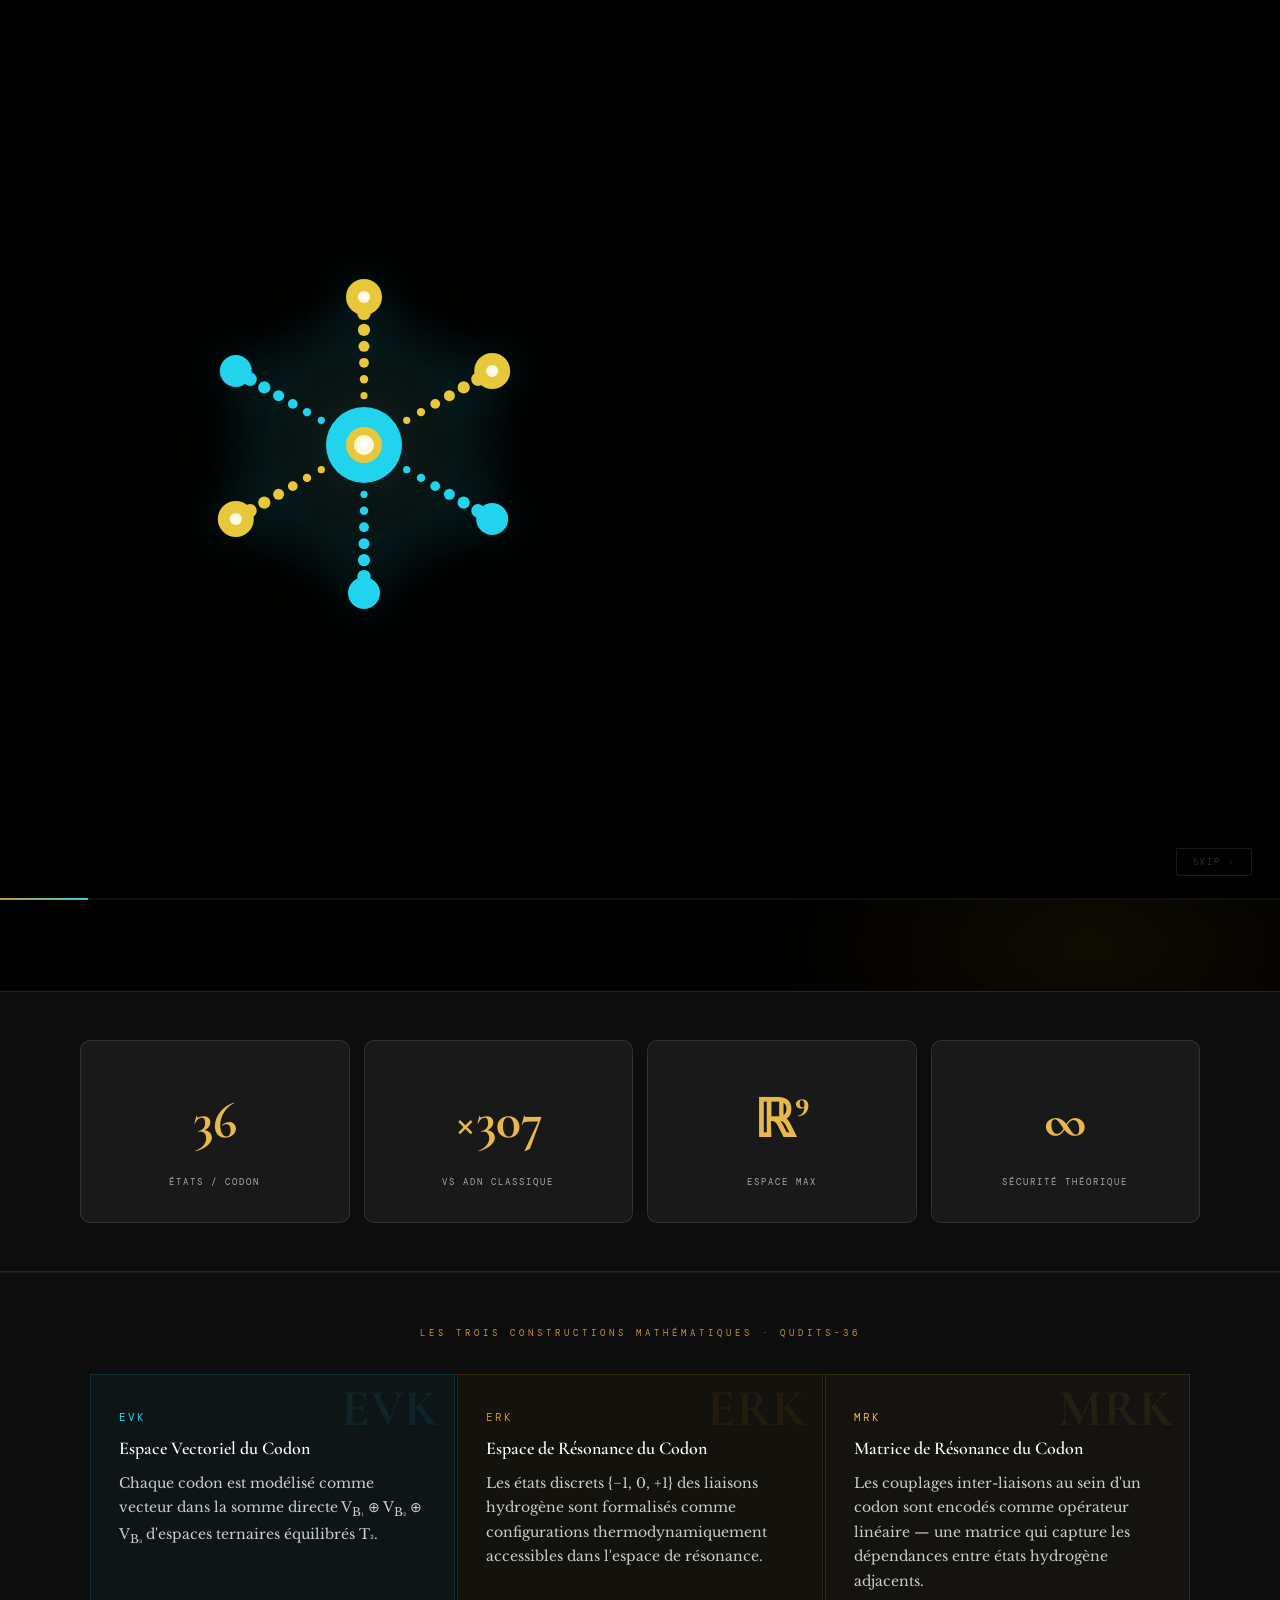
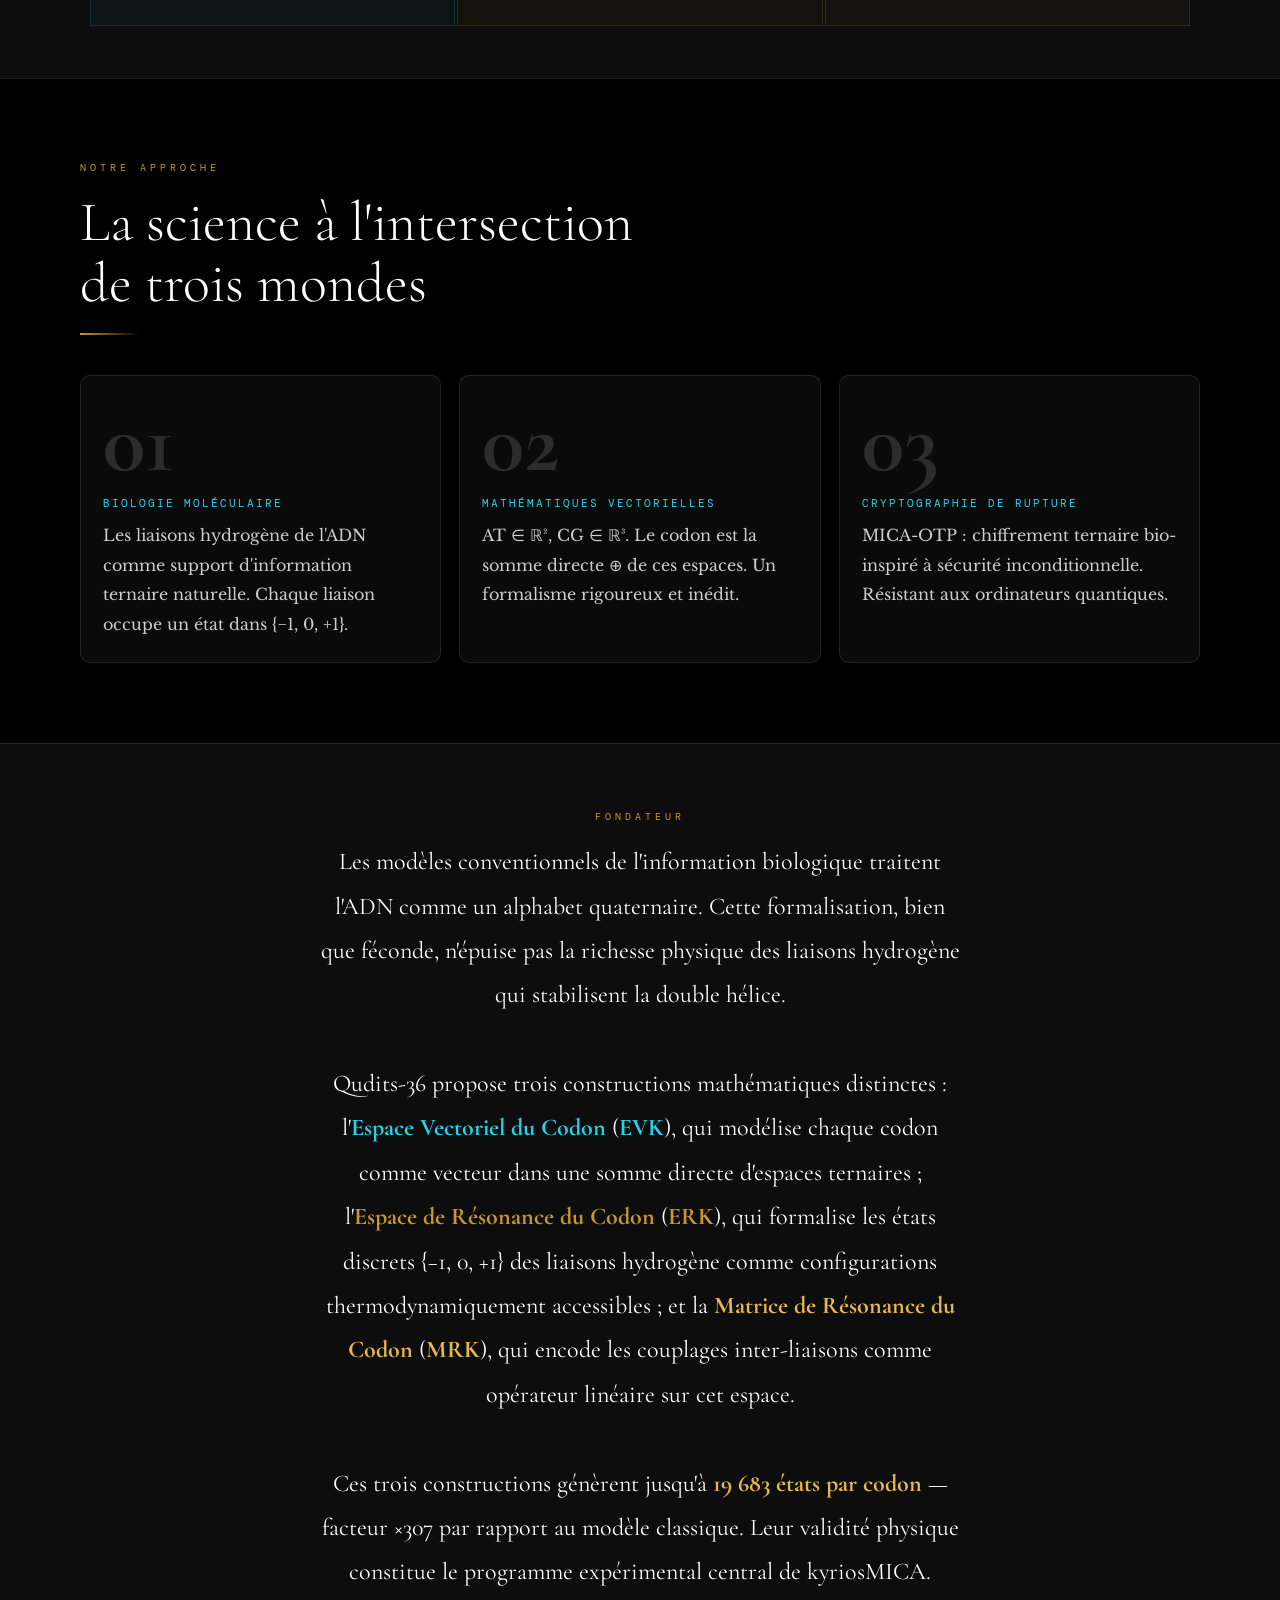
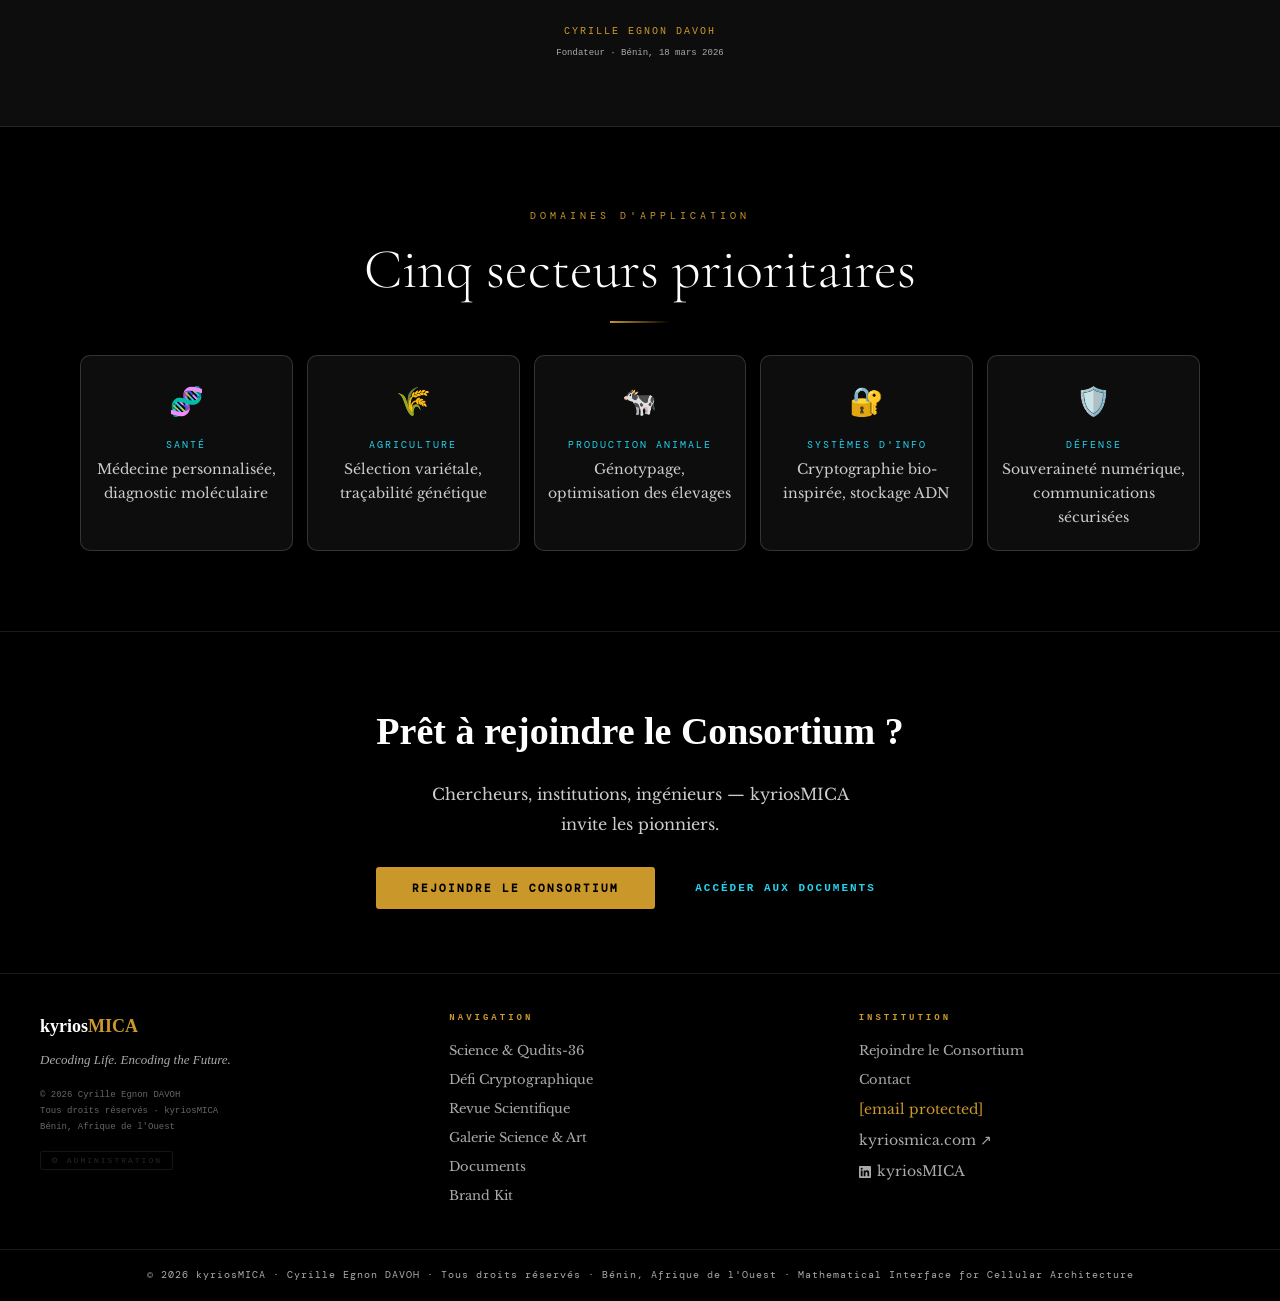
==== index.html @ 0ea8be48 "Add files via upload" ====
<!DOCTYPE html>
<html lang="fr">
<head>
<meta charset="UTF-8"/>
<meta name="viewport" content="width=device-width,initial-scale=1.0"/>
<meta name="description" content="kyriosMICA — Institut de Recherche &amp; Innovation · Bio-Informatique Systémique &amp; Bio-Technologie Quantique · Benin, West Africa. Research &amp; Innovation Institute · Systemic Bio-Informatics &amp; Quantum Bio-Technology. <span style="color:#FFFFFF;">Decoding</span> <span style="color:#22D3EE;">Life.</span> <span style="color:#C9972A;">Encoding</span> <span style="color:#E8B84B;">the Future.</span>"/>
<meta name="author" content="Cyrille Egnon DAVOH"/>
<meta name="copyright" content="© 2026 kyriosMICA — Cyrille Egnon DAVOH. Tous droits réservés."/>
<title>kyriosMICA — Decoding Life. Encoding the Future.</title>
<meta name="description" content="kyriosMICA — Institut de Recherche en Bio-Informatique Systémique et Bio-Technologie Quantique. Hypothèse Qudits-36 : l'ADN comme processeur biologique hybride. Fondé au Bénin, 2026."/>
<meta name="keywords" content="kyriosMICA, bio-informatique, bioinformatique quantique, Qudits-36, ADN, cryptographie, MICA-OTP, Cyrille Egnon DAVOH, Bénin, Afrique"/>
<meta name="robots" content="index, follow"/>
<link rel="canonical" href="https://www.kyriosmica.com/"/>
<meta property="og:title" content="kyriosMICA — Decoding Life. Encoding the Future."/>
<meta property="og:description" content="Institut de Recherche en Bio-Informatique Systémique et Bio-Technologie Quantique. Qudits-36 : 19 683 états par codon. Bénin, 2026."/>
<meta property="og:url" content="https://www.kyriosmica.com/"/>
<meta property="og:type" content="website"/>
<meta property="og:image" content="https://www.kyriosmica.com/kyriosmica_cover_linkedin_v2.png"/>
<meta property="og:site_name" content="kyriosMICA"/>
<meta name="twitter:card" content="summary_large_image"/>
<meta name="twitter:title" content="kyriosMICA — Decoding Life. Encoding the Future."/>
<meta name="twitter:description" content="Institut de Recherche en Bio-Informatique Systémique et Bio-Technologie Quantique. Fondé au Bénin, 2026."/>
<meta name="twitter:image" content="https://www.kyriosmica.com/kyriosmica_cover_linkedin_v2.png"/>
<link rel="icon" type="image/png" href="favicon.png" sizes="64x64"/>
<link rel="icon" type="image/png" href="[data-uri]"/>
<link rel="shortcut icon" type="image/png" href="[data-uri]"/>
<link rel="apple-touch-icon" href="[data-uri]"/><stop offset='100%' stop-color='%23C9972A'/></radialGradient><radialGradient id='fcg' cx='50%' cy='35%' r='65%'><stop offset='0%' stop-color='%2322D3EE'/><stop offset='100%' stop-color='%230891B2'/></radialGradient><radialGradient id='fhg' cx='50%' cy='40%' r='60%'><stop offset='0%' stop-color='%23FFFFFF'/><stop offset='40%' stop-color='%2322D3EE' stop-opacity='.9'/><stop offset='100%' stop-color='%23C9972A' stop-opacity='.85'/></radialGradient></defs><rect width='100' height='100' fill='%23000'/><polygon points='50,8 86.37,71 13.63,71' fill='none' stroke='%23C9972A' stroke-width='1.2'/><polygon points='50,92 86.37,29 13.63,29' fill='none' stroke='%2322D3EE' stroke-width='1.2'/><circle cx='50' cy='8' r='5.5' fill='url(%23fdg)'/><circle cx='86.37' cy='71' r='5.5' fill='url(%23fdg)'/><circle cx='13.63' cy='71' r='5.5' fill='url(%23fdg)'/><circle cx='50' cy='92' r='5.5' fill='url(%23fcg)'/><circle cx='86.37' cy='29' r='5.5' fill='url(%23fcg)'/><circle cx='13.63' cy='29' r='5.5' fill='url(%23fcg)'/><circle cx='50' cy='50' r='5' fill='url(%23fhg)'/><circle cx='50' cy='50' r='2' fill='%23fff' opacity='.95'/></svg>"/>
<meta name="theme-color" content="#000000"/>
<link rel="preconnect" href="https://fonts.googleapis.com"/>
<link rel="preload" href="https://fonts.googleapis.com/css2?family=Cormorant+Garamond:wght@300;700&family=DM+Mono:wght@400&display=swap" as="style"/>
<link href="https://fonts.googleapis.com/css2?family=Cormorant+Garamond:ital,wght@0,300;0,400;0,600;0,700;1,300;1,600&family=DM+Mono:wght@300;400;500;700&family=Libre+Baskerville:ital,wght@0,400;0,700;1,400&display=swap" rel="stylesheet"/>

<!-- ═══════════════════════════════════════════════════════
     FIREBASE SDK
     IMPORTANT : Remplace la config ci-dessous par ta propre
     config Firebase (Firebase Console → Project Settings)
═══════════════════════════════════════════════════════ -->
<script>
// ════════════════════════════════════════════════════════════
//  SYSTÈME DE TÉLÉCHARGEMENT — GitHub Static Files
//  Les fichiers sont dans /documents/ à la racine du dépôt
//
//  NIVEAUX D'ACCÈS :
//  0 = Public (sans identification)
//  1 = Email requis (formulaire portail)
//  2 = Membre approuvé (contact direction uniquement)
// ════════════════════════════════════════════════════════════

const DOCS = {
  // ── NIVEAU 0 — Accès libre ───────────────────────────────
  "KM-DOC-004": {
    file:  "KM-DOC-004_White_Paper_Mathematique.pdf",
    level: 0,
    label: "White Paper Mathématique"
  },
  "KM-DOC-007": {
    file:  "KM-DOC-007_Guide_Technique_Dechiffrement.pdf",
    level: 0,
    label: "Guide Technique de Déchiffrement"
  },
  // ── NIVEAU 1 — Identification email requise ──────────────
  "KM-DOC-001": {
    file:  "KM-DOC-001_Manifeste_Fondateur.pdf",
    level: 0,
    label: "Manifeste Fondateur"
  },
  "KM-DOC-002": {
    file:  "KM-DOC-002_Protocole_MICA.pdf",
    level: 1,
    label: "Protocole MICA"
  },
  "KM-DOC-003": {
    file:  "KM-DOC-003_Rapport_Scientifique.pdf",
    level: 1,
    label: "Rapport Scientifique"
  },
  "KM-DOC-005": {
    file:  "KM-DOC-005_Dossier_Consortium.pdf",
    level: 1,
    label: "Dossier Consortium"
  },
  // ── NIVEAU 2 — Membres approuvés uniquement ──────────────
  "KM-DOC-006": {
    file:  "KM-DOC-006_Plan_Strategique_Master.pdf",
    level: 2,
    label: "Plan Stratégique Master"
  },
};

window.downloadDoc = function(code) {
  const doc = DOCS[code];
  if (!doc) return;

  const userLevel = parseInt(localStorage.getItem('km_level') || '0');

  // ── Niveau 2 : membres approuvés seulement ───────────────
  if (doc.level === 2) {
    showNotif(
      window._lang === 'fr'
        ? '🔒 Réservé aux membres approuvés · Contactez direction@kyriosmica.com'
        : '🔒 Reserved for approved members · Contact direction@kyriosmica.com'
    );
    return;
  }

  // ── Niveau 1 : identification requise ────────────────────
  if (doc.level === 1 && userLevel < 1) {
    // Mémoriser le document demandé, ouvrir le portail
    window._pendingDoc = code;
    const gate = document.getElementById('doc-gate');
    if (gate) gate.scrollIntoView({ behavior: 'smooth', block: 'center' });
    showNotif(
      window._lang === 'fr'
        ? 'Identifiez-vous pour télécharger ce document'
        : 'Please identify yourself to download this document'
    );
    return;
  }

  // ── Niveau 0 ou accès déjà accordé : téléchargement direct
  const path = 'documents/' + doc.file;
  const a    = document.createElement('a');
  a.href     = path;
  a.download = doc.file;
  a.target   = '_blank';
  document.body.appendChild(a);
  a.click();
  document.body.removeChild(a);

  showNotif(
    window._lang === 'fr'
      ? '✓ Téléchargement lancé — ' + doc.label
      : '✓ Download started — ' + doc.label
  );
};
</script>

<style>
:root{
  --navy:#0A1628;--deep:#000000;--surface:#0D0D0D;--surf2:#111111;
  --gold:#C9972A;--gold2:#E8B84B;--cyan:#0891B2;--cyan2:#22D3EE;
  --text:#FFFFFF;--muted:#AAAAAA;--dim:#666666;
  --border:#ffffff0f;--border2:#ffffff1a;
  --green:#22c55e;--red:#ef4444;--violet:#8b5cf6;
  --at:#fb923c;--t-neg:#ef4444;--t-zero:#818cf8;--t-pos:#22d3ee;
}
*{margin:0;padding:0;box-sizing:border-box;}
html{scroll-behavior:smooth;}
body{background:var(--deep);color:var(--text);font-family:'Crimson Pro',serif;font-size:18px;line-height:1.7;overflow-x:hidden;visibility:hidden;}
body::before{content:'';position:fixed;inset:0;background-image:url("data:image/svg+xml,%3Csvg viewBox='0 0 200 200' xmlns='http://www.w3.org/2000/svg'%3E%3Cfilter id='n'%3E%3CfeTurbulence type='fractalNoise' baseFrequency='0.85' numOctaves='4'/%3E%3C/filter%3E%3Crect width='100%25' height='100%25' filter='url(%23n)' opacity='0.03'/%3E%3C/svg%3E");pointer-events:none;z-index:999;}
/* grid-bg supprimé */

/* ── NAV ─────────────────────────────────────────────── */
nav{position:fixed;top:0;left:0;right:0;z-index:200;padding:14px 40px;background:#000000f0;backdrop-filter:blur(16px);border-bottom:1px solid var(--border);display:flex;align-items:center;justify-content:space-between;gap:16px;}
.nav-logo{display:flex;align-items:center;gap:8px;text-decoration:none;cursor:pointer;flex-shrink:0;}
.nav-logo-text{font-family:'Playfair Display',serif;font-size:19px;font-weight:900;color:var(--text);}
.nav-logo-text span{color:var(--gold);}
.nav-links{display:flex;gap:20px;align-items:center;flex-wrap:wrap;}
.nav-links a{font-family:'JetBrains Mono',monospace;font-size:10px;letter-spacing:1.5px;text-transform:uppercase;color:#AAAAAA;text-decoration:none;transition:color .2s;cursor:pointer;white-space:nowrap;}
.nav-links a:hover{color:var(--cyan2);}
.nav-right{display:flex;align-items:center;gap:10px;flex-shrink:0;}
.btn-back{font-family:'JetBrains Mono',monospace;font-size:10px;letter-spacing:1px;color:var(--gold);background:var(--gold)11;border:1px solid var(--gold)44;padding:5px 12px;border-radius:3px;cursor:pointer;transition:all .2s;display:none;}
.btn-back:hover{background:var(--gold)22;}
.btn-back.visible{display:block;}
.nav-lang{display:flex;gap:3px;}
.lang-btn{padding:3px 8px;border-radius:3px;cursor:pointer;border:1px solid var(--border2);background:transparent;color:#AAAAAA;font-family:'JetBrains Mono',monospace;font-size:10px;letter-spacing:1px;transition:all .2s;}
.lang-btn.active{background:var(--gold)22;border-color:var(--gold)66;color:var(--gold);}

/* ── PAGES ───────────────────────────────────────────── */
.page{display:none;min-height:100vh;padding-top:60px;}
.page.active{display:block;}

/* ── HERO ────────────────────────────────────────────── */
.hero{min-height:100vh;display:flex;flex-direction:column;align-items:center;justify-content:center;padding:80px clamp(16px,5vw,80px);text-align:center;max-width:100%;}
.hero-tag{font-family:'JetBrains Mono',monospace;font-size:clamp(8px,1.2vw,11px);letter-spacing:2px;text-transform:uppercase;color:var(--cyan2);border:1px solid var(--cyan2)44;padding:5px clamp(10px,2vw,18px);border-radius:2px;max-width:90vw;word-break:break-word;margin-bottom:28px;display:inline-block;animation:fadeUp .8s both;}
.hero h1{font-family:'Playfair Display',serif;font-size:clamp(44px,10vw,96px);font-weight:900;line-height:1.05;letter-spacing:-2px;animation:fadeUp .8s .1s both;width:100%;}
.hero h1 em{color:var(--gold);font-style:normal;}
.hero-slogan{font-family:'Playfair Display',serif;font-size:clamp(17px,3vw,26px);color:#AAAAAA;font-style:italic;margin-top:14px;animation:fadeUp .8s .2s both;letter-spacing:.5px;}
.hero-slogan span{color:var(--gold);}
.hero-eq{display:flex;align-items:center;gap:12px;flex-wrap:wrap;justify-content:center;margin:36px 0;animation:fadeUp .8s .3s both;}
.eq-block{padding:9px 16px;border-radius:6px;border:1px solid var(--border2);background:var(--surface);font-family:'JetBrains Mono',monospace;}
.eq-block .el{color:#AAAAAA;font-size:9px;display:block;margin-bottom:2px;letter-spacing:1px;}
.eq-block .ev{color:var(--cyan2);font-size:13px;font-weight:700;}
.eq-block.gold .ev{color:var(--gold);}
.eq-op{color:var(--dim);font-size:20px;font-family:'JetBrains Mono',monospace;}
.hero-cta{display:flex;gap:12px;flex-wrap:wrap;justify-content:center;animation:fadeUp .8s .4s both;}

/* ── BUTTONS ─────────────────────────────────────────── */
.btn-gold{padding:12px 28px;border-radius:3px;background:var(--gold);color:var(--navy);font-family:'JetBrains Mono',monospace;font-size:11px;font-weight:700;letter-spacing:2px;text-transform:uppercase;border:none;cursor:pointer;transition:all .2s;text-decoration:none;display:inline-block;}
.btn-gold:hover{background:var(--gold2);transform:translateY(-2px);}
.btn-outline{padding:12px 28px;border-radius:3px;background:transparent;color:var(--cyan2);font-family:'JetBrains Mono',monospace;font-size:11px;font-weight:700;letter-spacing:2px;text-transform:uppercase;border:1px solid var(--cyan2)66;cursor:pointer;transition:all .2s;text-decoration:none;display:inline-block;}
.btn-outline:hover{background:var(--cyan2)11;}

/* ── SECTIONS ────────────────────────────────────────── */
.section{padding:80px 40px;max-width:1200px;margin:0 auto;}
.sec-tag{font-family:'JetBrains Mono',monospace;font-size:10px;letter-spacing:3px;text-transform:uppercase;color:var(--gold);display:block;margin-bottom:14px;}
.sec-h2{font-family:'Playfair Display',serif;font-size:clamp(26px,4vw,46px);font-weight:700;line-height:1.1;margin-bottom:18px;}
.divider{width:60px;height:2px;background:linear-gradient(90deg,var(--gold),transparent);margin:0 0 32px;}
.card{background:var(--surface);border:1px solid var(--border2);border-radius:10px;padding:22px;transition:border-color .3s,transform .3s;}
.card:hover{border-color:var(--gold)33;transform:translateY(-3px);}
.card-gold{border-left:3px solid var(--gold);}
.card-cyan{border-left:3px solid var(--cyan2);}
.card-navy{background:var(--navy);border:1px solid var(--gold)33;}

/* ── HOME STATS ──────────────────────────────────────── */
.stats{display:grid;grid-template-columns:repeat(4,1fr);gap:14px;margin-top:40px;}
.stat{text-align:center;padding:24px 14px;background:var(--surface);border-radius:10px;border:1px solid var(--border2);}
.stat-val{font-family:'Playfair Display',serif;font-size:28px;font-weight:900;color:var(--gold);margin-bottom:4px;}
.stat-label{font-family:'JetBrains Mono',monospace;font-size:9px;letter-spacing:2px;color:#AAAAAA;text-transform:uppercase;}
.pillars{display:grid;grid-template-columns:repeat(3,1fr);gap:18px;margin-top:40px;}
.pillar-num{font-family:'Cormorant Garamond',serif;font-size:88px;font-weight:700;color:rgba(255,255,255,0.12);margin-bottom:8px;line-height:1;}
.pillar-title{font-family:'JetBrains Mono',monospace;font-size:10px;letter-spacing:2px;text-transform:uppercase;color:var(--cyan2);margin-bottom:8px;}
.pillar-text{color:#AAAAAA;font-size:15px;}
.sectors{display:grid;grid-template-columns:repeat(5,1fr);gap:14px;margin-top:32px;}
.sector{text-align:center;padding:20px 12px;background:var(--surface);border-radius:10px;border:1px solid var(--border2);transition:border-color .3s;}
.sector:hover{border-color:var(--cyan2)44;}
.sector-icon{font-size:28px;margin-bottom:8px;}
.sector-name{font-family:'JetBrains Mono',monospace;font-size:9px;letter-spacing:1px;text-transform:uppercase;color:var(--cyan2);margin-bottom:4px;}
.sector-desc{color:#AAAAAA;font-size:12px;}

/* ── SCIENCE / SIMULATOR ─────────────────────────────── */
.base-grid{display:grid;grid-template-columns:1fr 1fr;gap:20px;margin:32px 0;}
.base-card{border-radius:10px;padding:24px;border:1px solid;}
.base-card.at{border-color:var(--at)44;background:var(--at)06;}
.base-card.cg{border-color:var(--cyan2)44;background:var(--cyan2)06;}
.base-name{font-family:'Playfair Display',serif;font-size:34px;font-weight:900;margin-bottom:4px;}
.base-card.at .base-name{color:var(--at);}
.base-card.cg .base-name{color:var(--cyan2);}
.base-math{font-family:'JetBrains Mono',monospace;font-size:11px;background:var(--deep);border-radius:8px;padding:12px;color:var(--dim);line-height:2;margin-top:12px;}
.base-math .cv{color:var(--cyan2);}.base-math .gv{color:var(--gold);}
.bond-row{display:flex;align-items:center;gap:8px;margin-top:10px;}
.bond-lbl{font-family:'JetBrains Mono',monospace;font-size:11px;width:22px;font-weight:700;}
.base-card.at .bond-lbl{color:var(--at);}
.base-card.cg .bond-lbl{color:var(--cyan2);}
.bond-bar{flex:1;height:5px;background:#1e293b;border-radius:3px;overflow:hidden;}
.bond-fill{height:100%;border-radius:3px;width:60%;}
.base-card.at .bond-fill{background:linear-gradient(90deg,var(--at)88,var(--at));}
.base-card.cg .bond-fill{background:linear-gradient(90deg,var(--cyan2)88,var(--cyan2));}
.trit{display:inline-block;padding:1px 6px;border-radius:3px;font-family:'JetBrains Mono',monospace;font-size:10px;font-weight:700;}
.t-n{background:#ef444422;color:var(--t-neg);border:1px solid #ef444444;}
.t-z{background:#6366f122;color:var(--t-zero);border:1px solid #6366f144;}
.t-p{background:var(--cyan2)22;color:var(--t-pos);border:1px solid var(--cyan2)44;}
.math-block{background:var(--surface);border-left:3px solid var(--cyan2);padding:12px 18px;font-family:'JetBrains Mono',monospace;font-size:12px;color:var(--cyan2);margin:12px 0;border-radius:0 8px 8px 0;}
.codon-result{background:linear-gradient(135deg,var(--surface),var(--deep));border:1px solid var(--gold)33;border-radius:10px;padding:28px;text-align:center;margin-top:20px;}
.codon-big{font-family:'Playfair Display',serif;font-size:clamp(28px,5vw,58px);font-weight:900;color:var(--gold);}

/* ── SIMULATOR INTERACTIVE ───────────────────────────── */
.sim-box{background:var(--surface);border:1px solid var(--border2);border-radius:12px;padding:24px;margin-top:32px;}
.sim-codon{display:flex;gap:12px;margin:16px 0;overflow-x:auto;padding-bottom:8px;}
.sim-base{background:var(--deep);border-radius:10px;padding:16px;flex-shrink:0;min-width:180px;border:2px solid var(--border2);transition:border-color .2s;}
.sim-base.at-type{border-color:var(--at)44;}
.sim-base.cg-type{border-color:var(--cyan2)44;}
.sim-base-header{display:flex;justify-content:space-between;align-items:flex-start;margin-bottom:10px;}
.sim-base-name{font-family:'Playfair Display',serif;font-size:20px;font-weight:900;}
.sim-type-btns{display:flex;gap:4px;}
.sim-type-btn{padding:3px 8px;border-radius:3px;cursor:pointer;font-family:'JetBrains Mono',monospace;font-size:9px;font-weight:700;border:1px solid var(--border2);background:transparent;color:#AAAAAA;transition:all .15s;}
.sim-type-btn.active-at{border-color:var(--at);background:var(--at)22;color:var(--at);}
.sim-type-btn.active-cg{border-color:var(--cyan2);background:var(--cyan2)22;color:var(--cyan2);}
.sim-bond{display:flex;align-items:center;gap:6px;margin-bottom:8px;}
.sim-bond-name{font-family:'JetBrains Mono',monospace;font-size:10px;font-weight:700;width:22px;}
.sim-bond-bar{flex:1;height:4px;background:#1e293b;border-radius:2px;overflow:hidden;}
.sim-bond-fill{height:100%;border-radius:2px;transition:width .3s,background .3s;}
.sim-trit-btns{display:flex;gap:2px;}
.sim-trit-btn{width:20px;height:20px;border-radius:3px;cursor:pointer;border:1px solid var(--border2);background:transparent;font-size:8px;font-weight:700;font-family:'JetBrains Mono',monospace;display:flex;align-items:center;justify-content:center;transition:all .15s;}
.sim-vec{font-family:'JetBrains Mono',monospace;font-size:10px;color:#AAAAAA;margin-top:8px;text-align:center;}
.sim-summary{display:grid;grid-template-columns:repeat(3,1fr);gap:10px;margin-top:16px;}
.sim-stat{background:var(--deep);border-radius:8px;padding:12px;text-align:center;}
.sim-stat-val{font-family:'JetBrains Mono',monospace;font-size:16px;font-weight:700;margin-bottom:2px;}
.sim-stat-lbl{font-size:10px;color:#AAAAAA;font-family:'JetBrains Mono',monospace;}
.sim-codon-vec{background:var(--deep);border-radius:8px;padding:12px;margin-top:12px;font-family:'JetBrains Mono',monospace;font-size:11px;color:#AAAAAA;word-break:break-all;line-height:1.8;}

/* ── CHALLENGE ───────────────────────────────────────── */
.challenge-box{background:var(--surface);border:1px solid var(--gold)44;border-radius:14px;padding:36px;position:relative;overflow:hidden;}
.challenge-box::before{content:'';position:absolute;top:-50%;left:-50%;width:200%;height:200%;background:radial-gradient(ellipse at center,var(--gold)04,transparent 60%);pointer-events:none;}
.ch-stats{display:grid;grid-template-columns:repeat(3,1fr);gap:14px;margin:24px 0;}
.ch-stat{background:var(--deep);border-radius:8px;padding:16px;text-align:center;border:1px solid var(--border2);}
.ch-stat-val{font-family:'Playfair Display',serif;font-size:22px;font-weight:900;color:var(--gold);margin-bottom:3px;}
.ch-stat-lbl{font-family:'JetBrains Mono',monospace;font-size:9px;letter-spacing:2px;color:#AAAAAA;text-transform:uppercase;}
.countdown{display:grid;grid-template-columns:repeat(4,1fr);gap:10px;margin:20px 0;}
.cd-unit{background:var(--navy);border:1px solid var(--gold)33;border-radius:8px;padding:14px;text-align:center;}
.cd-val{font-family:'Playfair Display',serif;font-size:26px;font-weight:900;color:var(--gold);}
.cd-lbl{font-family:'JetBrains Mono',monospace;font-size:9px;color:#AAAAAA;letter-spacing:2px;text-transform:uppercase;}
.cipher-display{background:var(--deep);border-radius:8px;padding:16px;font-family:'JetBrains Mono',monospace;font-size:10px;color:var(--dim);word-break:break-all;line-height:1.8;border:1px solid var(--border2);margin:16px 0;max-height:110px;overflow-y:auto;}

/* ── REVUE ───────────────────────────────────────────── */
.article-grid{display:grid;grid-template-columns:repeat(2,1fr);gap:20px;margin-top:32px;}
.article-card{background:var(--surface);border:1px solid var(--border2);border-radius:10px;overflow:hidden;transition:all .3s;cursor:pointer;}
.article-card:hover{border-color:var(--gold)44;transform:translateY(-4px);}
.article-img{height:140px;display:flex;align-items:center;justify-content:center;font-size:44px;}
.article-body{padding:18px;}
.article-tag{font-family:'JetBrains Mono',monospace;font-size:9px;letter-spacing:2px;text-transform:uppercase;color:var(--cyan2);margin-bottom:6px;}
.article-title{font-family:'Playfair Display',serif;font-size:18px;font-weight:700;margin-bottom:6px;line-height:1.3;}
.article-excerpt{color:#AAAAAA;font-size:14px;line-height:1.6;}
.article-meta{font-family:'JetBrains Mono',monospace;font-size:9px;color:var(--dim);margin-top:10px;}

/* ── GALERIE ─────────────────────────────────────────── */
.gallery-grid{display:grid;grid-template-columns:repeat(3,1fr);gap:14px;margin-top:32px;}
.gallery-item{border-radius:10px;overflow:hidden;border:1px solid var(--border2);transition:all .3s;cursor:pointer;}
.gallery-item:hover{border-color:var(--gold)44;transform:scale(1.02);}
.gallery-visual{height:160px;display:flex;align-items:center;justify-content:center;}
.gallery-cap{padding:12px;background:var(--surface);}
.gallery-cap-title{font-family:'JetBrains Mono',monospace;font-size:10px;letter-spacing:1px;color:var(--text);margin-bottom:3px;}
.gallery-cap-sub{font-size:12px;color:#AAAAAA;}

/* ── DOCUMENTS ───────────────────────────────────────── */
.doc-gate{background:var(--surface);border:1px solid var(--gold)33;border-radius:14px;padding:36px;max-width:520px;margin:32px auto;}
.doc-gate h3{font-family:'Playfair Display',serif;font-size:22px;font-weight:700;margin-bottom:8px;}
.form-group{margin-bottom:14px;}
.form-label{font-family:'JetBrains Mono',monospace;font-size:10px;letter-spacing:2px;color:#AAAAAA;display:block;margin-bottom:5px;text-transform:uppercase;}
.form-input,.form-select{width:100%;background:var(--deep);border:1px solid var(--border2);border-radius:6px;padding:9px 13px;color:var(--text);font-size:14px;outline:none;font-family:'Crimson Pro',serif;transition:border-color .2s;}
.form-input:focus,.form-select:focus{border-color:var(--gold)66;}
.doc-grid{display:grid;grid-template-columns:repeat(2,1fr);gap:14px;margin-top:28px;}
.doc-card{background:var(--surface);border:1px solid var(--border2);border-radius:10px;padding:18px;display:flex;flex-direction:column;gap:8px;transition:border-color .3s;}
.doc-card:hover{border-color:var(--cyan2)44;}
.doc-card.public{border-color:var(--green)22;}
.doc-card.restricted{border-color:var(--gold)22;}
.doc-code{font-family:'JetBrains Mono',monospace;font-size:9px;color:var(--gold);letter-spacing:1px;}
.doc-badge{font-family:'JetBrains Mono',monospace;font-size:8px;padding:2px 6px;border-radius:2px;letter-spacing:1px;}
.doc-badge.pub{background:var(--green)22;color:var(--green);border:1px solid var(--green)44;}
.doc-badge.res{background:var(--gold)22;color:var(--gold);border:1px solid var(--gold)44;}
.doc-title{font-family:'Playfair Display',serif;font-size:15px;font-weight:700;}
.doc-desc{color:#AAAAAA;font-size:12px;flex:1;}
.doc-dl-btn{font-family:'JetBrains Mono',monospace;font-size:10px;cursor:pointer;letter-spacing:1px;background:none;border:none;padding:0;transition:color .2s;text-align:left;}
.doc-dl-btn.pub{color:var(--green);}
.doc-dl-btn.pub:hover{color:var(--cyan2);}
.doc-dl-btn.res{color:var(--gold);}
.doc-dl-btn.res:hover{color:var(--gold2);}

/* ── CONSORTIUM ──────────────────────────────────────── */
.levels-grid{display:grid;grid-template-columns:repeat(4,1fr);gap:14px;margin:32px 0;}
.level-card{border-radius:10px;padding:20px;border:1px solid var(--border2);transition:all .3s;text-align:center;}
.level-card:hover{transform:translateY(-4px);}
.l1{border-color:#AAAAAA44;background:#64748b06;}
.l2{border-color:var(--cyan2)44;background:var(--cyan2)06;}
.l3{border-color:var(--gold)44;background:var(--gold)06;}
.l4{border-color:var(--violet)44;background:var(--violet)06;}
.level-num{font-family:'Playfair Display',serif;font-size:32px;font-weight:900;margin-bottom:6px;}
.l1 .level-num{color:#AAAAAA;}.l2 .level-num{color:var(--cyan2);}.l3 .level-num{color:var(--gold);}.l4 .level-num{color:var(--violet);}
.level-name{font-family:'JetBrains Mono',monospace;font-size:9px;letter-spacing:2px;text-transform:uppercase;margin-bottom:8px;}
.l1 .level-name{color:#AAAAAA;}.l2 .level-name{color:var(--cyan2);}.l3 .level-name{color:var(--gold);}.l4 .level-name{color:var(--violet);}
.level-desc{color:#AAAAAA;font-size:13px;}

/* ── CONTACT ─────────────────────────────────────────── */
.contact-grid{display:grid;grid-template-columns:1fr 1fr;gap:32px;margin-top:32px;align-items:start;}
.contact-form{background:var(--surface);border-radius:14px;padding:32px;border:1px solid var(--border2);}
.contact-info{display:flex;flex-direction:column;gap:16px;}
.contact-item{background:var(--surface);border-radius:10px;padding:18px;border:1px solid var(--border2);}
.contact-item-label{font-family:'JetBrains Mono',monospace;font-size:9px;letter-spacing:2px;color:var(--gold);text-transform:uppercase;margin-bottom:5px;}
.contact-item-val{font-size:14px;color:var(--text);}
textarea.form-input{height:110px;resize:vertical;}

/* ── BRAND KIT ───────────────────────────────────────── */
.palette-grid{display:grid;grid-template-columns:repeat(6,1fr);gap:10px;margin:24px 0;}
.swatch{border-radius:8px;overflow:hidden;border:1px solid var(--border2);}
.swatch-color{height:64px;}
.swatch-info{padding:8px 10px;background:var(--surface);}
.swatch-name{font-family:'JetBrains Mono',monospace;font-size:8px;color:var(--text);margin-bottom:2px;}
.swatch-hex{font-family:'JetBrains Mono',monospace;font-size:8px;color:#AAAAAA;}
.swatch-copy-btn{font-family:'JetBrains Mono',monospace;font-size:8px;color:var(--gold);cursor:pointer;background:none;border:none;display:block;margin-top:3px;}
.logo-dl-grid{display:grid;grid-template-columns:repeat(2,1fr);gap:14px;margin:24px 0;}
.logo-dl-card{background:var(--surface);border:1px solid var(--border2);border-radius:10px;overflow:hidden;transition:border-color .3s;}
.logo-dl-card:hover{border-color:var(--gold)44;}
.logo-preview{height:90px;display:flex;align-items:center;justify-content:center;padding:14px;}
.logo-preview.dk{background:var(--navy);}
.logo-preview.lt{background:#F1F5F9;}
.logo-preview.sl{background:#050D1A;}
.logo-preview.ic{background:var(--navy);}
.logo-dl-info{padding:12px;}
.logo-dl-name{font-family:'JetBrains Mono',monospace;font-size:10px;font-weight:700;color:var(--text);margin-bottom:3px;}
.logo-dl-desc{color:#AAAAAA;font-size:12px;margin-bottom:8px;}

/* ── MODAL ───────────────────────────────────────────── */
.modal-overlay{position:fixed;inset:0;background:#00000088;backdrop-filter:blur(8px);z-index:500;display:none;align-items:center;justify-content:center;padding:20px;}
.modal-overlay.open{display:flex;}
.modal{background:var(--navy);border:1px solid var(--gold)44;border-radius:14px;padding:36px;max-width:460px;width:100%;max-height:90vh;overflow-y:auto;position:relative;}
.modal-close{position:absolute;top:14px;right:18px;background:none;border:none;color:#AAAAAA;font-size:18px;cursor:pointer;}
.article-modal{max-width:660px;}

/* ── NOTIF ───────────────────────────────────────────── */
.notif{position:fixed;bottom:20px;right:20px;background:var(--surface);border:1px solid var(--gold)44;border-radius:8px;padding:12px 18px;font-family:'JetBrains Mono',monospace;font-size:11px;color:var(--gold);z-index:600;transform:translateY(80px);opacity:0;transition:all .3s;}
.notif.show{transform:translateY(0);opacity:1;}

/* ── COPYRIGHT BAR ───────────────────────────────────── */
.copyright-bar{text-align:center;padding:16px;border-top:1px solid var(--border);font-family:'JetBrains Mono',monospace;font-size:10px;color:var(--dim);letter-spacing:1px;background:var(--deep);}

/* ── FOOTER ──────────────────────────────────────────── */
footer{border-top:1px solid var(--border);padding:36px 40px;display:grid;grid-template-columns:1fr 1fr 1fr;gap:28px;background:var(--deep);}
.footer-brand .logo-text{font-family:'Playfair Display',serif;font-size:18px;font-weight:900;}
.footer-brand .logo-text span{color:var(--gold);}
.footer-brand .slogan{font-family:'Playfair Display',serif;font-style:italic;font-size:13px;color:#AAAAAA;margin-top:5px;}
.footer-col h4{font-family:'JetBrains Mono',monospace;font-size:9px;letter-spacing:3px;text-transform:uppercase;color:var(--gold);margin-bottom:12px;}
.footer-col a{display:block;font-size:13px;color:#AAAAAA;text-decoration:none;margin-bottom:5px;transition:color .2s;cursor:pointer;}
.footer-col a:hover{color:var(--cyan2);}

/* ── ANIMATIONS ──────────────────────────────────────── */
@keyframes fadeUp{from{opacity:0;transform:translateY(22px);}to{opacity:1;transform:translateY(0);}}
.reveal{opacity:0;transform:translateY(24px);transition:opacity .8s,transform .8s;}
.reveal.visible{opacity:1;transform:translateY(0);}

/* ── RESPONSIVE ──────────────────────────────────────── */
@media(max-width:900px){
  nav{padding:12px 16px;}
  .nav-links{gap:12px;}
  .nav-links a{font-size:9px;}
}
@media(max-width:700px){
  .nav-links{display:none;}
  .hero{padding:60px 20px;}
  .section{padding:48px 20px;}
  .stats,.pillars,.sectors,.base-grid,.article-grid,.gallery-grid,.doc-grid,.levels-grid,.contact-grid,.ch-stats,.countdown,.palette-grid,.logo-dl-grid{grid-template-columns:1fr;}
  .hero-eq{gap:8px;}
  .sim-codon{flex-direction:column;}
  footer{grid-template-columns:1fr;padding:24px 20px;}
}

/* ═══════════════════════════════════════════════════════════
   KYRIOSMICA v3 — OVERRIDE VISUEL COMPLET
   Contraste maximal · Typographie raffinée · Finesse éditoriale
═══════════════════════════════════════════════════════════ */

/* 1. VARIABLES CORRIGÉES — CONTRASTE MAXIMUM */
:root{
  /* Textes — parfaitement lisibles */
  --text:    #FFFFFF;
  --muted:   #A8BCDC;
  --dim:     #6B84A8;
  --surface: #0d1a2e;
  --surf2:   #102040;
  --border:  rgba(255,255,255,0.10);
  --border2: rgba(255,255,255,0.17);
  --at:      #FFA040;
}

/* 2. TYPOGRAPHIE PRINCIPALE — Cormorant Garamond */
body{
  font-family:"Libre Baskerville",Georgia,serif;
  font-size:17px;
  line-height:1.85;
  color:#F0F6FF;
  background:#000000;
}

/* 3. HERO — Gradient dramatique + textes lumineux */
.hero{
  background:
    radial-gradient(ellipse 90% 60% at 50% -10%, rgba(8,145,178,0.18) 0%, transparent 65%),
    radial-gradient(ellipse 50% 40% at 80% 100%, rgba(201,151,42,0.10) 0%, transparent 55%),
    #000000;
  min-height:100vh;
}
.hero h1{
  font-family:"Cormorant Garamond",serif;
  font-size:clamp(52px,9vw,100px);
  font-weight:300;
  letter-spacing:-2px;
  color:#FFFFFF;
  line-height:1.0;
}
.hero h1 em{
  color:#E8B84B;
  font-style:normal;
  font-weight:700;
}
.hero-slogan{
  font-family:"Cormorant Garamond",serif;
  font-size:clamp(20px,3vw,30px);
  color:#CCCCCC;
  font-style:italic;
  font-weight:300;
}
.hero-slogan span{color:#E8B84B;font-style:normal;font-weight:600;}
.hero-tag{
  font-family:"DM Mono",monospace;
  font-size:10.5px;letter-spacing:3.5px;
  color:#22D3EE;
  border-color:rgba(34,211,238,0.35);
  padding:8px 22px;
}
.eq-block{
  background:rgba(255,255,255,0.05);
  border-color:rgba(255,255,255,0.15);
  backdrop-filter:blur(8px);
}
.eq-block .el{color:#AAAAAA;font-size:10px;letter-spacing:2px;}
.eq-block .ev{color:#22D3EE;font-size:16px;}
.eq-block.gold .ev{color:#E8B84B;}
.eq-op{color:#2a3a55;font-size:24px;}

/* 4. NAVIGATION */
nav{
  background:rgba(0,0,0,0.95);
  border-bottom-color:rgba(201,151,42,0.2);
  height:66px;
}
.nav-logo-text{
  font-family:"Cormorant Garamond",serif;
  font-size:22px;font-weight:700;
  color:#FFFFFF;
}
.nav-links a{
  font-family:"DM Mono",monospace;
  font-size:10px;letter-spacing:1.8px;
  color:#AAAAAA;
}
.nav-links a:hover{color:#FFFFFF;background:rgba(255,255,255,0.07);}

/* 5. SECTIONS — Titres dramatiques */
.sec-h2{
  font-family:"Cormorant Garamond",serif;
  font-size:clamp(32px,5vw,56px);
  font-weight:300;
  color:#FFFFFF;
  line-height:1.1;
}
.sec-tag{
  font-family:"DM Mono",monospace;
  font-size:10px;letter-spacing:4px;color:#C9972A;
}

/* 6. PILLIERS */
.pillar-text{color:#CCCCCC;font-size:16px;line-height:1.85;}
.pillar-title{color:#22D3EE;font-family:"DM Mono",monospace;font-size:10.5px;}
.pillar-num{color:rgba(255,255,255,0.14) !important;font-family:"Cormorant Garamond",serif !important;font-size:88px !important;}

/* 7. CARTES — Meilleures surfaces */
.card{
  background:rgba(255,255,255,0.05);
  border-color:rgba(255,255,255,0.10);
}
.card:hover{
  background:rgba(255,255,255,0.07);
  border-color:rgba(201,151,42,0.3);
}
.card-gold{border-left-color:#C9972A;border-left-width:3px;}
.card-cyan{border-left-color:#22D3EE;border-left-width:3px;}
.card-navy{background:#0A1628;border-color:rgba(201,151,42,0.25);}

/* 8. STATISTIQUES */
.stat{
  background:rgba(255,255,255,0.05);
  border-color:rgba(255,255,255,0.10);
  padding:32px 16px;
}
.stat-val{
  font-family:"Cormorant Garamond",serif;
  font-size:52px;font-weight:700;
  color:#E8B84B;
}
.stat-label{color:#AAAAAA;letter-spacing:2px;}

/* 9. TOUS LES TEXTES DE CORPS */
p,.pillar-text,.article-excerpt,.doc-desc,
.level-desc,.sector-desc,.page-lead,.ch-desc{
  color:#CCCCCC;
  line-height:1.85;
}

/* 10. TITRES H1 PAGES */
.page-h1, .sec-h2{
  font-family:"Cormorant Garamond",serif;
  font-weight:300;
  color:#FFFFFF;
}
.page-h1 em, .sec-h2 em{
  color:#E8B84B;
  font-style:italic;
}

/* 11. HERO DES PAGES */
.page-hero, .challenge-hero{
  background:
    radial-gradient(ellipse 70% 50% at 50% 0%,rgba(8,145,178,0.12),transparent 70%),
    #000000;
  padding:140px 52px 80px;
  text-align:center;
}
.page-eyebrow{
  font-family:"DM Mono",monospace;
  font-size:10px;letter-spacing:4px;
  color:#22D3EE;
  border-color:rgba(34,211,238,0.3);
  display:inline-block;
  padding:7px 20px;
  border-radius:2px;
  margin-bottom:28px;
}

/* 12. FORMULAIRES */
.form-lbl{
  font-family:"DM Mono",monospace;
  font-size:10px;letter-spacing:2px;
  color:#AAAAAA;
}
.form-input,.form-select{
  background:rgba(0,0,0,0.35);
  border-color:rgba(255,255,255,0.15);
  color:#FFFFFF;
  font-family:"Libre Baskerville",serif;
}
.form-input::placeholder{color:#445577;}
.form-input:focus,.form-select:focus{border-color:rgba(201,151,42,0.5);}
.form-select option{background:#0A1628;}

/* 13. ARTICLES */
.article-h3,.article-title{
  font-family:"Cormorant Garamond",serif;
  font-size:22px;font-weight:600;
  color:#FFFFFF;line-height:1.3;
}
.article-tag{
  font-family:"DM Mono",monospace;
  font-size:9px;letter-spacing:2px;color:#22D3EE;
}
.article-excerpt{color:#CCCCCC;}
.article-meta{color:#445577;font-family:"DM Mono",monospace;font-size:10px;}

/* 14. DOCUMENTS */
.doc-title{
  font-family:"Cormorant Garamond",serif;
  font-size:17px;font-weight:600;color:#FFFFFF;
}
.doc-code,.doc-code-ref{
  font-family:"DM Mono",monospace;
  font-size:9px;color:#C9972A;letter-spacing:1.5px;
}
.doc-desc{color:#CCCCCC;}
.doc-dl-btn{font-family:"DM Mono",monospace;}

/* 15. NIVEAUX CONSORTIUM */
.level-num{
  font-family:"Cormorant Garamond",serif;
  font-size:72px;font-weight:700;line-height:1;
}
.level-title{
  font-family:"DM Mono",monospace;
  font-size:10px;letter-spacing:2px;text-transform:uppercase;
}
.level-desc{color:#CCCCCC;font-size:15px;line-height:1.8;}

/* 16. CONTACT */
.contact-item-val{font-size:16px;color:#FFFFFF;}
.contact-item-label{
  font-family:"DM Mono",monospace;
  font-size:9px;letter-spacing:2px;color:#C9972A;
}

/* 17. CHALLENGE */
.ch-stat-val{
  font-family:"Cormorant Garamond",serif;
  font-size:36px;font-weight:700;color:#E8B84B;
}
.ch-stat-lbl{color:#AAAAAA;font-family:"DM Mono",monospace;font-size:9px;}
.cd-val{
  font-family:"Cormorant Garamond",serif;
  font-size:44px;font-weight:700;color:#E8B84B;
}
.cd-lbl{color:#AAAAAA;font-family:"DM Mono",monospace;font-size:9px;}
.cipher-box{
  background:rgba(0,0,0,0.45);
  color:rgba(255,255,255,0.35);
  font-family:"DM Mono",monospace;
  font-size:11px;line-height:2;
}
.metadata-box{
  background:rgba(0,0,0,0.35);
  font-family:"DM Mono",monospace;
  font-size:11px;color:#445577;line-height:2;
}
.metadata-box span{color:#AAAAAA;}

/* 18. QUOTE */
.quote-text{
  font-family:"Cormorant Garamond",serif;
  font-size:clamp(22px,3.5vw,36px);
  font-weight:300;font-style:italic;
  color:#FFFFFF;line-height:1.5;
}
.quote-text strong{color:#E8B84B;font-style:normal;font-weight:600;}
.quote-author{
  font-family:"DM Mono",monospace;
  font-size:11px;letter-spacing:3px;color:#C9972A;
}
.quote-role{color:#AAAAAA;font-family:"DM Mono",monospace;font-size:10px;}

/* 19. FOOTER */
.footer-brand-name{
  font-family:"Cormorant Garamond",serif;
  font-size:28px;font-weight:700;color:#FFFFFF;
}
.footer-slogan{
  font-family:"Cormorant Garamond",serif;
  font-size:16px;font-style:italic;color:#AAAAAA;
}
.footer-copy{color:#2a3a55;font-family:"DM Mono",monospace;font-size:10px;line-height:2;}
.footer-link{color:#AAAAAA;font-size:15px;}
.footer-link:hover{color:#FFFFFF;}
.copyright-bar{color:#2a3a55;font-family:"DM Mono",monospace;font-size:10px;}

/* 20. SIMULATEUR */
.sim-title{
  font-family:"Cormorant Garamond",serif;
  font-size:26px;font-weight:600;color:#FFFFFF;
}
.sim-eyebrow{
  font-family:"DM Mono",monospace;
  font-size:9px;letter-spacing:4px;color:#C9972A;
}
.sim-desc{color:#CCCCCC;}
.sim-vec-label{color:#AAAAAA;font-family:"DM Mono",monospace;font-size:10px;}

/* 21. SECTEURS */
.sector-name{
  font-family:"DM Mono",monospace;
  font-size:10px;letter-spacing:2px;color:#22D3EE;
}
.sector-desc{color:#CCCCCC;font-size:14px;line-height:1.7;}

/* 22. CITATION SECTION */
.quote-section{
  background:#0A1628;
  border-top:1px solid rgba(201,151,42,0.18);
  border-bottom:1px solid rgba(201,151,42,0.18);
}

/* 23. BRAND KIT */
.swatch-name{font-family:"DM Mono",monospace;font-size:9px;color:#FFFFFF;}
.swatch-hex{font-family:"DM Mono",monospace;font-size:9px;color:#AAAAAA;}
.logo-dl-name{font-family:"DM Mono",monospace;font-size:11px;color:#FFFFFF;font-weight:500;}
.logo-dl-desc{color:#CCCCCC;}

/* 24. BASE SCIENCE */
.base-letters{
  font-family:"Cormorant Garamond",serif;
  font-size:52px;font-weight:700;line-height:1;
}
.base-subtitle{color:#AAAAAA;font-family:"DM Mono",monospace;font-size:10px;letter-spacing:2px;}
.base-notation{color:#AAAAAA;font-family:"DM Mono",monospace;font-size:12px;}
.base-formula{color:#445577;font-family:"DM Mono",monospace;}
.base-formula .cv{color:#22D3EE;}
.base-formula .gv{color:#E8B84B;}

/* 25. CODON */
.codon-big{
  font-family:"Cormorant Garamond",serif;
  font-size:clamp(48px,8vw,88px);
  font-weight:700;color:#E8B84B;
}
.codon-sub{color:#AAAAAA;font-family:"DM Mono",monospace;font-size:12px;letter-spacing:2px;}
.formula-block{color:#22D3EE;font-family:"DM Mono",monospace;font-size:14px;}

/* 26. PORTAL DOCS */
.doc-gate-title{
  font-family:"Cormorant Garamond",serif;
  font-size:28px;font-weight:600;color:#FFFFFF;
}
.doc-gate-desc{color:#CCCCCC;}
.doc-level-title{font-family:"DM Mono",monospace;font-size:9px;letter-spacing:2px;}
.access-banner{color:#FFFFFF;border-color:rgba(34,211,238,0.2);}

/* 27. MODAL */
.modal{background:#0A1628;border-color:rgba(201,151,42,0.25);}
.modal-eyebrow{font-family:"DM Mono",monospace;font-size:9px;letter-spacing:2px;color:#22D3EE;}
.modal-title{
  font-family:"Cormorant Garamond",serif;
  font-size:26px;font-weight:600;color:#FFFFFF;
}
.modal-desc{color:#CCCCCC;}
.modal-body-text{color:#CCCCCC;font-size:16px;line-height:1.85;}
.modal-formula{
  background:rgba(8,145,178,0.08);
  border-left-color:#22D3EE;
  font-family:"DM Mono",monospace;font-size:13px;color:#22D3EE;
}
.modal-footer-note{color:#445577;font-family:"DM Mono",monospace;font-size:10px;}

/* 28. FORM NOTE */
.form-note{color:#445577;font-family:"DM Mono",monospace;font-size:10px;}

/* 29. BUTTONS RAFFINÉS */
.btn-gold{
  background:#C9972A;color:#000000;
  font-family:"DM Mono",monospace;font-size:11px;font-weight:500;
  letter-spacing:2px;padding:14px 36px;
  transition:all .25s;
}
.btn-gold:hover{background:#E8B84B;transform:translateY(-2px);box-shadow:0 8px 32px rgba(201,151,42,0.3);}
.btn-outline{color:#22D3EE;border-color:rgba(34,211,238,0.35);}
.btn-outline:hover{background:rgba(34,211,238,0.09);border-color:#22D3EE;}

/* 30. NOTIF */
.notif{
  background:#0A1628;
  border-color:rgba(201,151,42,0.3);
  font-family:"DM Mono",monospace;
  font-size:11px;color:#E8B84B;
}

/* 31. CONS FORM TITLE */
.cons-form-h3{
  font-family:"Cormorant Garamond",serif;
  font-size:30px;font-weight:600;color:#FFFFFF;
}
.cons-form-desc{color:#CCCCCC;}

/* 32. FOOTER BRANDING */
.footer-col-title{
  font-family:"DM Mono",monospace;
  font-size:9px;letter-spacing:3px;color:#C9972A;
}


/* ══════════════════════════════════════════════════════
   FINAL POLISH — Noir pur · Blanc · Or · Cyan
══════════════════════════════════════════════════════ */
:root{
  --text:#FFFFFF; --text2:#FFFFFF; --text3:#CCCCCC;
  --muted:#AAAAAA; --dim:#666666;
  --deep:#000000; --surface:#0D0D0D; --surf2:#111111;
  --navy2:#0A0A0A;
  --border:rgba(255,255,255,0.10);
  --border2:rgba(255,255,255,0.16);
}
body{ background:#000000; color:#FFFFFF; font-size:17px; line-height:1.85; }

/* Backgrounds noirs */
.hero,.page-hero,.challenge-hero,.quote-section,.stats-band,
.km-footer,.pillars-section,.sectors-section,.content-section,
.modal,.challenge-box,.cons-form,.contact-form-wrap,
.doc-gate,.sim-wrapper,.base-card,.codon-result{ background-color:#000000; }

.quote-section{ background:#080808; }
.stats-band{ background:#080808; }
.km-footer{ background:#050505; }

/* Textes blancs stricts */
h1,h2,h3,.hero h1,.page-h1,.sec-h2,.stat-number,.codon-big,
.article-h3,.doc-title,.level-num,.ch-stat-val,.cd-val,
.quote-text,.footer-brand-name,.modal-title,.cons-form-h3,
.doc-gate-title,.sim-title{ color:#FFFFFF !important; }

/* Corps de texte */
p,.pillar-text,.article-excerpt,.doc-desc,.level-desc,
.sector-desc,.page-lead,.ch-desc,.base-subtitle,.modal-desc,
.cons-form-desc,.doc-gate-desc,.contact-info-val{ color:#CCCCCC !important; }

/* Labels techniques */
.sec-tag,.section-super,.page-eyebrow,.hero-tag,.sim-eyebrow,
.article-tag,.doc-badge,.form-lbl,.footer-col-title,
.stat-label,.cd-lbl,.ch-stat-lbl,.sim-stat-lbl,
.cipher-label,.swatch-name,.logo-dl-name,
.contact-info-label,.quote-author{ 
  font-family:'DM Mono',monospace !important;
}
.sec-tag,.section-super,.footer-col-title,.contact-info-label,
.sim-eyebrow{ color:#C9972A !important; }
.page-eyebrow,.hero-tag,.article-tag{ color:#22D3EE !important; }

/* Muted text */
.hero-slogan,.footer-slogan,.article-meta,.doc-code-ref,
.base-notation,.form-note,.copyright-bar,.footer-copy,
.quote-role,.footer-link,.nav-link{ color:#AAAAAA !important; }

/* Accent couleurs préservés */
.hero h1 em,.hero h1 strong,
.footer-brand-name em{ color:#C9972A !important; }
.eq-block .ev{ color:#22D3EE !important; }
.eq-block.gold .ev{ color:#E8B84B !important; }
.stat-val,.stat-number,.ch-stat-val,.cd-val,.codon-big{ color:#E8B84B !important; }
.formula-block{ color:#22D3EE !important; border-left-color:#22D3EE !important; }

/* Cartes et surfaces */
.card,.pillar,.sector-card,.article-card,.doc-card,
.level-card,.sim-stat,.ch-stat,.cd-unit,.contact-info-item,
.swatch-card,.logo-dl-card,.gallery-item{
  background:rgba(255,255,255,0.04) !important;
  border-color:rgba(255,255,255,0.10) !important;
}
.card:hover,.pillar:hover,.sector-card:hover,
.article-card:hover,.doc-card:hover{ 
  background:rgba(255,255,255,0.07) !important; 
}

/* Nav fond noir */
nav{ background:rgba(0,0,0,0.95) !important; }

/* Bouton primary */
.btn-gold,.btn-primary{ 
  background:#C9972A !important; color:#000000 !important;
  font-weight:600 !important;
}
.btn-gold:hover,.btn-primary:hover{ background:#E8B84B !important; }

/* Slogan hero coloré */
.hero-slogan span:first-child,.hero-slogan strong:first-child{ color:#FFFFFF !important; }


/* ═══════════════════════════════════════════════════════
   ANIMATIONS — kyriosMICA v3
═══════════════════════════════════════════════════════ */

/* Entrées page */
@keyframes fadeUp   { from{opacity:0;transform:translateY(32px)} to{opacity:1;transform:translateY(0)} }
@keyframes fadeIn   { from{opacity:0} to{opacity:1} }
@keyframes slideLeft{ from{opacity:0;transform:translateX(24px)} to{opacity:1;transform:translateX(0)} }
@keyframes shimmer  { 0%,100%{opacity:.4} 50%{opacity:1} }
@keyframes countUp  { from{opacity:0;transform:translateY(16px) scale(.9)} to{opacity:1;transform:translateY(0) scale(1)} }
@keyframes borderGlow{ 0%,100%{box-shadow:0 0 0 rgba(201,151,42,0)} 50%{box-shadow:0 0 24px rgba(201,151,42,.15)} }

/* Reveal on scroll */
.reveal { opacity:0; transform:translateY(28px); transition:opacity .75s ease, transform .75s ease; }
.reveal.visible { opacity:1; transform:translateY(0); }
.reveal.delay-1 { transition-delay:.1s; }
.reveal.delay-2 { transition-delay:.2s; }
.reveal.delay-3 { transition-delay:.3s; }
.reveal.delay-4 { transition-delay:.4s; }

/* Hero animations */
.hero-eyebrow,.hero-tag { animation: fadeUp .9s cubic-bezier(.16,1,.3,1) both; }
.hero h1 { animation: fadeUp .9s .08s cubic-bezier(.16,1,.3,1) both; }
.hero-slogan { animation: fadeUp .9s .18s cubic-bezier(.16,1,.3,1) both; }
.hero-eq { animation: fadeUp .9s .28s cubic-bezier(.16,1,.3,1) both; }
.hero-cta { animation: fadeUp .9s .38s cubic-bezier(.16,1,.3,1) both; }

/* Stats counter pop */
.stat-val, .stat-number { animation: countUp .7s cubic-bezier(.34,1.56,.64,1) both; }

/* Cards hover lift */
.card, .pillar, .sector-card, .article-card, .doc-card, .level-card, .gallery-item {
  transition: transform .3s ease, border-color .3s ease, box-shadow .3s ease, background .3s ease;
}
.card:hover, .pillar:hover, .sector-card:hover {
  transform: translateY(-5px);
  box-shadow: 0 16px 40px rgba(0,0,0,.45);
}
.article-card:hover {
  transform: translateY(-6px);
  box-shadow: 0 20px 50px rgba(0,0,0,.5);
  border-color: rgba(201,151,42,.35) !important;
}
.gallery-item:hover {
  transform: scale(1.03);
  box-shadow: 0 12px 36px rgba(0,0,0,.5);
}
.doc-card:hover {
  transform: translateY(-3px);
  box-shadow: 0 10px 28px rgba(0,0,0,.4);
}

/* Button interactions */
.btn-gold, .btn-primary {
  transition: background .25s, transform .25s, box-shadow .25s !important;
  position: relative; overflow: hidden;
}
.btn-gold::after, .btn-primary::after {
  content: '';
  position: absolute; inset: 0;
  background: linear-gradient(135deg, rgba(255,255,255,.12) 0%, transparent 50%);
  opacity: 0; transition: opacity .25s;
}
.btn-gold:hover::after, .btn-primary:hover::after { opacity: 1; }
.btn-ghost, .btn-outline {
  transition: border-color .25s, color .25s, background .25s !important;
}

/* Nav link underline effect */
.nav-link { position: relative; }
.nav-link::after {
  content: ''; position: absolute; bottom: -2px; left: 50%; right: 50%;
  height: 1px; background: var(--cyan2,#22D3EE);
  transition: left .25s, right .25s;
}
.nav-link:hover::after { left: 8px; right: 8px; }

/* Pillar top border animate on hover */
.pillar { position: relative; overflow: hidden; }
.pillar::before {
  content: ''; position: absolute; top: 0; left: 0; right: 0; height: 2px;
  background: linear-gradient(90deg, #C9972A, #22D3EE);
  transform: scaleX(0); transform-origin: left;
  transition: transform .4s cubic-bezier(.16,1,.3,1);
}
.pillar:hover::before { transform: scaleX(1); }

/* Page transition */
.page { animation: fadeIn .4s ease both; }

/* Modal entrance */
.modal { animation: fadeUp .35s cubic-bezier(.16,1,.3,1) both; }

/* Countdown pulse */
.cd-val { transition: transform .15s; }
.cd-val.tick { transform: scale(1.08); }

/* Sector icon bounce */
.sector-card:hover .sector-icon {
  display: inline-block;
  animation: bounce .5s cubic-bezier(.34,1.56,.64,1);
}
@keyframes bounce { 0%,100%{transform:translateY(0)} 40%{transform:translateY(-10px)} }

/* Gold border glow on focus */
.form-input:focus, .form-select:focus {
  box-shadow: 0 0 0 2px rgba(201,151,42,.2);
  transition: border-color .2s, box-shadow .2s;
}

/* Social link hover */
.social-link {
  transition: opacity .2s, transform .2s;
}
.social-link:hover { opacity: .8; transform: translateX(3px); }

/* Scroll indicator */
.scroll-hint { animation: fadeIn 1s 1.5s both; }
@keyframes scrollDrop {
  0%  { transform: translateY(-4px); opacity: 0; }
  50% { opacity: 1; }
  100%{ transform: translateY(8px); opacity: 0; }
}
.scroll-arrow { animation: scrollDrop 1.8s ease-in-out infinite; }


/* ═══════════════════════════════════════════════════════
   PANNEAU ADMINISTRATEUR
═══════════════════════════════════════════════════════ */
#admin-btn {
  position: fixed; bottom: 28px; right: 28px; z-index: 1000;
  width: 44px; height: 44px; border-radius: 50%;
  background: rgba(201,151,42,.15); border: 1px solid rgba(201,151,42,.35);
  color: #C9972A; font-size: 18px; cursor: pointer;
  display: flex; align-items: center; justify-content: center;
  transition: all .25s; opacity: 0; pointer-events: none;
  font-family: monospace;
}
#admin-btn.visible { opacity: 1; pointer-events: all; }
#admin-btn:hover { background: rgba(201,151,42,.28); transform: scale(1.1); }

#admin-panel {
  position: fixed; inset: 0; z-index: 800;
  background: rgba(0,0,0,.96); backdrop-filter: blur(16px);
  display: none; flex-direction: column;
  font-family: 'DM Mono', monospace;
}
#admin-panel.open { display: flex !important; }
#admin-login.open { display: flex !important; }
#admin-panel.open { display: flex; }

.admin-header {
  display: flex; align-items: center; justify-content: space-between;
  padding: 20px 40px;
  border-bottom: 1px solid rgba(201,151,42,.2);
  flex-shrink: 0;
}
.admin-title {
  font-family: 'Cormorant Garamond', serif;
  font-size: 22px; font-weight: 700; color: #FFFFFF;
}
.admin-title span { color: #C9972A; }
.admin-user {
  font-size: 11px; letter-spacing: 1px; color: #666;
}
.admin-close {
  background: none; border: 1px solid rgba(255,255,255,.1);
  color: #999; padding: 6px 14px; border-radius: 3px;
  cursor: pointer; font-family: 'DM Mono', monospace;
  font-size: 11px; letter-spacing: 1px; transition: all .2s;
}
.admin-close:hover { border-color: #ef4444; color: #ef4444; }

.admin-tabs {
  display: flex; gap: 2px; padding: 0 40px;
  border-bottom: 1px solid rgba(255,255,255,.08);
  flex-shrink: 0;
}
.admin-tab {
  padding: 14px 20px; background: none; border: none;
  font-family: 'DM Mono', monospace; font-size: 10px;
  letter-spacing: 2px; text-transform: uppercase;
  color: #666; cursor: pointer; transition: all .2s;
  border-bottom: 2px solid transparent; margin-bottom: -1px;
}
.admin-tab.on { color: #C9972A; border-bottom-color: #C9972A; }
.admin-tab:hover { color: #FFFFFF; }

.admin-body {
  flex: 1; overflow-y: auto; padding: 32px 40px;
}
.admin-section { display: none; }
.admin-section.on { display: block; }

.admin-section-title {
  font-family: 'Cormorant Garamond', serif;
  font-size: 24px; font-weight: 600; color: #FFFFFF;
  margin-bottom: 8px;
}
.admin-section-desc {
  font-size: 12px; letter-spacing: 1px; color: #666;
  margin-bottom: 28px;
}
.admin-item {
  background: rgba(255,255,255,.04);
  border: 1px solid rgba(255,255,255,.08);
  border-radius: 10px; padding: 18px 22px;
  margin-bottom: 12px;
  display: flex; align-items: flex-start;
  justify-content: space-between; gap: 16px;
}
.admin-item-content { flex: 1; }
.admin-item-title {
  font-family: 'Cormorant Garamond', serif;
  font-size: 17px; font-weight: 600; color: #FFFFFF;
  margin-bottom: 4px;
}
.admin-item-meta { font-size: 10px; color: #555; letter-spacing: 1px; }
.admin-item-actions { display: flex; gap: 8px; flex-shrink: 0; }
.admin-btn-edit, .admin-btn-del {
  padding: 5px 12px; border-radius: 3px; cursor: pointer;
  font-family: 'DM Mono', monospace; font-size: 10px;
  letter-spacing: 1px; border: 1px solid; transition: all .2s;
}
.admin-btn-edit {
  background: rgba(201,151,42,.1); border-color: rgba(201,151,42,.3);
  color: #C9972A;
}
.admin-btn-edit:hover { background: rgba(201,151,42,.2); }
.admin-btn-del {
  background: rgba(239,68,68,.1); border-color: rgba(239,68,68,.3);
  color: #ef4444;
}
.admin-btn-del:hover { background: rgba(239,68,68,.2); }

.admin-add-form {
  background: rgba(201,151,42,.05);
  border: 1px solid rgba(201,151,42,.2);
  border-radius: 10px; padding: 24px;
  margin-bottom: 24px;
}
.admin-form-title {
  font-size: 11px; letter-spacing: 2px; text-transform: uppercase;
  color: #C9972A; margin-bottom: 16px;
}
.admin-input, .admin-textarea, .admin-select {
  width: 100%; background: rgba(0,0,0,.4);
  border: 1px solid rgba(255,255,255,.12);
  border-radius: 5px; padding: 10px 14px;
  color: #FFFFFF; font-family: 'DM Mono', monospace;
  font-size: 12px; outline: none; margin-bottom: 10px;
  transition: border-color .2s;
}
.admin-input:focus, .admin-textarea:focus { border-color: rgba(201,151,42,.5); }
.admin-textarea { height: 80px; resize: vertical; }
.admin-form-row { display: grid; grid-template-columns: 1fr 1fr; gap: 10px; }
.admin-save {
  background: #C9972A; color: #000;
  padding: 10px 24px; border: none; border-radius: 3px;
  font-family: 'DM Mono', monospace; font-size: 11px;
  font-weight: 600; letter-spacing: 1.5px; cursor: pointer;
  transition: all .2s;
}
.admin-save:hover { background: #E8B84B; }

.admin-export-bar {
  display: flex; gap: 10px; flex-wrap: wrap;
  margin-top: 24px; padding-top: 24px;
  border-top: 1px solid rgba(255,255,255,.08);
}
.admin-action-btn {
  padding: 9px 18px; border-radius: 3px; cursor: pointer;
  font-family: 'DM Mono', monospace; font-size: 10px;
  letter-spacing: 1.5px; text-transform: uppercase;
  border: 1px solid rgba(255,255,255,.15); background: none;
  color: #FFFFFF; transition: all .2s;
}
.admin-action-btn:hover { background: rgba(255,255,255,.08); }
.admin-action-btn.danger {
  border-color: rgba(239,68,68,.3); color: #ef4444;
}
.admin-action-btn.danger:hover { background: rgba(239,68,68,.1); }

/* Login overlay */
#admin-login {
  position: fixed; inset: 0; z-index: 900;
  background: rgba(0,0,0,.97); backdrop-filter: blur(20px);
  display: none; align-items: center; justify-content: center;
}
#admin-login.open { display: flex; }
.admin-login-box {
  background: #0A0A0A; border: 1px solid rgba(201,151,42,.25);
  border-radius: 14px; padding: 48px; max-width: 380px; width: 100%;
  text-align: center;
}
.admin-login-title {
  font-family: 'Cormorant Garamond', serif;
  font-size: 26px; font-weight: 700; color: #FFFFFF;
  margin-bottom: 6px;
}
.admin-login-sub {
  font-size: 10px; letter-spacing: 2px; color: #555;
  text-transform: uppercase; margin-bottom: 28px;
}
.admin-login-input {
  width: 100%; background: rgba(255,255,255,.05);
  border: 1px solid rgba(255,255,255,.12); border-radius: 5px;
  padding: 12px 16px; color: #FFFFFF; text-align: center;
  font-size: 20px; letter-spacing: 8px;
  font-family: 'DM Mono', monospace; outline: none;
  margin-bottom: 16px; transition: border-color .2s;
}
.admin-login-input:focus { border-color: rgba(201,151,42,.5); }
.admin-login-err {
  font-size: 11px; color: #ef4444; letter-spacing: 1px;
  margin-bottom: 12px; min-height: 16px;
}

/* Status badges */
.admin-badge {
  display: inline-block; padding: 2px 8px; border-radius: 2px;
  font-size: 9px; letter-spacing: 1.5px; text-transform: uppercase;
  font-family: 'DM Mono', monospace;
}
.badge-pub { background: rgba(34,197,94,.15); color: #22c55e; border: 1px solid rgba(34,197,94,.25); }
.badge-draft { background: rgba(251,191,36,.12); color: #fbbf24; border: 1px solid rgba(251,191,36,.2); }


/* ═══════════════ GALERIE PREMIUM ═══════════════ */
.gallery-section-lbl {
  font-family:'DM Mono',monospace; font-size:9px;
  letter-spacing:4px; text-transform:uppercase;
  color:#C9972A; margin:48px 0 20px;
  padding-bottom:10px;
  border-bottom:1px solid rgba(201,151,42,.15);
  display:block;
}
.gallery-grid { display:grid; grid-template-columns:repeat(3,1fr); gap:20px; margin-top:0; }
.gallery-item { border-radius:12px; overflow:hidden; border:1px solid rgba(255,255,255,.07); background:#000; position:relative; transition:all .35s; }
.gallery-item:hover { border-color:rgba(201,151,42,.4); transform:translateY(-6px); box-shadow:0 24px 60px rgba(0,0,0,.7); }
.gallery-visual { height:200px; display:flex; align-items:center; justify-content:center; position:relative; overflow:hidden; }
.g-overlay { position:absolute; inset:0; background:rgba(0,0,0,.78); display:flex; flex-direction:column; align-items:center; justify-content:center; gap:10px; opacity:0; transition:opacity .3s; }
.gallery-item:hover .g-overlay { opacity:1; }
.g-dl-btn { padding:9px 22px; background:#C9972A; color:#000; font-family:'DM Mono',monospace; font-size:10px; font-weight:700; letter-spacing:2px; text-transform:uppercase; border:none; border-radius:3px; cursor:pointer; text-decoration:none; display:inline-block; transition:background .2s; }
.g-dl-btn:hover { background:#E8B84B; }
.g-fmt { font-family:'DM Mono',monospace; font-size:9px; letter-spacing:1px; color:rgba(255,255,255,.4); text-transform:uppercase; }
.g-badge { position:absolute; top:10px; right:10px; background:rgba(0,0,0,.75); border:1px solid rgba(255,255,255,.12); padding:3px 8px; border-radius:2px; font-family:'DM Mono',monospace; font-size:8px; letter-spacing:1px; color:#888; }
.gallery-cap { padding:14px 18px; background:rgba(255,255,255,.025); border-top:1px solid rgba(255,255,255,.05); }
.gallery-cap-title { font-family:'DM Mono',monospace; font-size:11px; letter-spacing:1.5px; color:#FFFFFF; margin-bottom:3px; }
.gallery-cap-sub { font-size:12px; color:#555; }
@media(max-width:700px){ .gallery-grid{grid-template-columns:1fr 1fr;} }
@media(max-width:480px){ .gallery-grid{grid-template-columns:1fr;} }


/* ═══════════════ DOCUMENTS PREMIUM ═══════════════ */
.doc-portal-header {
  display: grid;
  grid-template-columns: 1fr 1fr;
  gap: 16px;
  margin-bottom: 40px;
}
.doc-level-card {
  padding: 24px 28px;
  border-radius: 12px;
  position: relative;
  overflow: hidden;
}
.doc-level-card.free {
  background: rgba(34,211,238,.04);
  border: 1px solid rgba(34,211,238,.18);
}
.doc-level-card.gated {
  background: rgba(201,151,42,.04);
  border: 1px solid rgba(201,151,42,.18);
}
.doc-level-num {
  font-family: 'Cormorant Garamond', serif;
  font-size: 52px;
  font-weight: 700;
  line-height: 1;
  margin-bottom: 8px;
  opacity: .3;
  position: absolute;
  top: 12px;
  right: 20px;
}
.free .doc-level-num { color: #22D3EE; }
.gated .doc-level-num { color: #C9972A; }
.doc-level-lbl {
  font-family: 'DM Mono', monospace;
  font-size: 9px;
  letter-spacing: 3px;
  text-transform: uppercase;
  margin-bottom: 8px;
}
.free .doc-level-lbl { color: #22D3EE; }
.gated .doc-level-lbl { color: #C9972A; }
.doc-level-desc { color: #AAAAAA; font-size: 14px; line-height: 1.7; }

.doc-grid {
  display: grid;
  grid-template-columns: 1fr 1fr;
  gap: 16px;
}
.doc-card {
  background: rgba(255,255,255,.03);
  border-radius: 12px;
  padding: 24px;
  border: 1px solid rgba(255,255,255,.07);
  display: flex;
  flex-direction: column;
  gap: 10px;
  transition: all .3s;
  position: relative;
  overflow: hidden;
}
.doc-card::before {
  content: '';
  position: absolute;
  top: 0; left: 0;
  width: 3px; height: 100%;
}
.doc-card.free-doc::before { background: #22D3EE; }
.doc-card.gated-doc::before { background: #C9972A; }
.doc-card.locked-doc::before { background: #ef4444; }
.doc-card:hover {
  background: rgba(255,255,255,.06);
  transform: translateY(-3px);
  box-shadow: 0 12px 32px rgba(0,0,0,.5);
}
.doc-locked-doc:hover { transform: none; box-shadow: none; }
.doc-code {
  font-family: 'DM Mono', monospace;
  font-size: 9px;
  letter-spacing: 2px;
  color: #555;
}
.doc-badge {
  display: inline-flex;
  align-items: center;
  gap: 4px;
  padding: 3px 10px;
  border-radius: 2px;
  font-family: 'DM Mono', monospace;
  font-size: 8px;
  letter-spacing: 1.5px;
  text-transform: uppercase;
  margin-left: auto;
}
.badge-free { background: rgba(34,211,238,.1); color: #22D3EE; border: 1px solid rgba(34,211,238,.2); }
.badge-1 { background: rgba(201,151,42,.1); color: #C9972A; border: 1px solid rgba(201,151,42,.2); }
.badge-locked { background: rgba(239,68,68,.08); color: #ef4444; border: 1px solid rgba(239,68,68,.15); }
.doc-title {
  font-family: 'Cormorant Garamond', serif;
  font-size: 19px;
  font-weight: 600;
  color: #FFFFFF;
  line-height: 1.3;
}
.doc-desc { color: #666; font-size: 13px; line-height: 1.7; flex: 1; }
.doc-meta {
  display: flex;
  align-items: center;
  justify-content: space-between;
  padding-top: 12px;
  border-top: 1px solid rgba(255,255,255,.06);
}
.doc-size { font-family: 'DM Mono', monospace; font-size: 9px; color: #444; letter-spacing: 1px; }
.doc-dl-btn {
  font-family: 'DM Mono', monospace;
  font-size: 10px;
  letter-spacing: 1.5px;
  text-transform: uppercase;
  padding: 7px 16px;
  border-radius: 3px;
  cursor: pointer;
  border: 1px solid;
  background: none;
  transition: all .2s;
}
.doc-dl-btn.dl-free { color: #22D3EE; border-color: rgba(34,211,238,.3); }
.doc-dl-btn.dl-free:hover { background: rgba(34,211,238,.1); }
.doc-dl-btn.dl-1 { color: #C9972A; border-color: rgba(201,151,42,.3); }
.doc-dl-btn.dl-1:hover { background: rgba(201,151,42,.1); }
.doc-dl-btn.dl-locked { color: #444; border-color: rgba(255,255,255,.1); cursor: default; }

/* Access gate */
.doc-gate {
  max-width: 520px;
  margin: 40px auto;
  background: rgba(255,255,255,.03);
  border: 1px solid rgba(201,151,42,.2);
  border-radius: 14px;
  padding: 40px;
}
.doc-gate-title {
  font-family: 'Cormorant Garamond', serif;
  font-size: 26px;
  font-weight: 600;
  color: #FFFFFF;
  margin-bottom: 8px;
}
.doc-gate-desc { color: #AAAAAA; font-size: 15px; line-height: 1.8; margin-bottom: 28px; }
.access-banner {
  display: none;
  align-items: center;
  gap: 12px;
  background: rgba(34,211,238,.05);
  border: 1px solid rgba(34,211,238,.18);
  border-radius: 8px;
  padding: 14px 20px;
  margin-bottom: 24px;
  font-size: 14px;
  color: #22D3EE;
  font-family: 'DM Mono', monospace;
}
@media(max-width:700px){ .doc-grid,.doc-portal-header{grid-template-columns:1fr;} }


/* ═══ HERO COMPACT & RICHE ═══ */
.hero {
  min-height: 100vh !important;
  padding: 100px 40px 60px !important;
  display: flex !important;
  flex-direction: column !important;
  align-items: center !important;
  justify-content: center !important;
  text-align: center !important;
  gap: 0 !important;
  background:
    radial-gradient(ellipse 90% 55% at 50% -5%, rgba(8,145,178,.16) 0%, transparent 65%),
    radial-gradient(ellipse 45% 35% at 85% 95%, rgba(201,151,42,.08) 0%, transparent 55%),
    #000000 !important;
}
.hero-tag, .hero-eyebrow {
  margin-bottom: 20px !important;
}
.hero h1 {
  margin-bottom: 8px !important;
  line-height: 1 !important;
}
/* MICA definition under h1 */
.hero-mica-def {
  font-family: 'DM Mono', 'JetBrains Mono', monospace;
  font-size: 11px;
  letter-spacing: 3px;
  text-transform: uppercase;
  color: #555;
  margin: 0 0 12px !important;
}
.hero-slogan {
  margin: 0 0 32px !important;
}
.hero-eq {
  margin: 0 0 32px !important;
}
.hero-cta {
  margin-bottom: 0 !important;
}
/* DNA animation under CTA */
.hero-dna {
  margin-top: 48px;
  display: flex;
  align-items: center;
  justify-content: center;
  gap: 4px;
  opacity: .4;
}
.dna-bar {
  width: 3px;
  border-radius: 2px;
  background: linear-gradient(to top, #C9972A, #22D3EE);
  animation: dnaBar 1.8s ease-in-out infinite;
}
@keyframes dnaBar {
  0%,100% { transform: scaleY(0.3); opacity:.3; }
  50%      { transform: scaleY(1.0); opacity:.9; }
}
/* Floating data points */
.hero-particles {
  position: absolute;
  inset: 0;
  pointer-events: none;
  overflow: hidden;
}
.hero-particle {
  position: absolute;
  width: 2px; height: 2px;
  border-radius: 50%;
  animation: floatParticle linear infinite;
  opacity: 0;
}
@keyframes floatParticle {
  0%   { transform: translateY(100%) translateX(0); opacity: 0; }
  10%  { opacity: .6; }
  90%  { opacity: .3; }
  100% { transform: translateY(-20px) translateX(30px); opacity: 0; }
}
/* Scroll hint */
.scroll-hint {
  position: absolute;
  bottom: 28px;
  left: 50%;
  transform: translateX(-50%);
  display: flex;
  flex-direction: column;
  align-items: center;
  gap: 8px;
  animation: fadeIn 1s 1.5s both;
}
.scroll-hint-text {
  font-family: 'DM Mono', monospace;
  font-size: 9px;
  letter-spacing: 3px;
  text-transform: uppercase;
  color: #333;
}
.scroll-arrow {
  width: 1px;
  height: 40px;
  background: linear-gradient(to bottom, #C9972A, transparent);
  animation: scrollDrop 2s ease-in-out infinite;
}
@keyframes scrollDrop {
  0%   { transform: scaleY(0); transform-origin: top; opacity: 0; }
  50%  { transform: scaleY(1); transform-origin: top; opacity: 1; }
  100% { transform: scaleY(1); transform-origin: bottom; opacity: 0; }
}
/* Mobile responsive hero */
@media(max-width:700px) {
  .hero { padding: 80px 20px 50px !important; min-height: 100svh !important; }
  .hero h1 { font-size: clamp(40px,14vw,70px) !important; }
  .hero-slogan { font-size: clamp(16px,5vw,22px) !important; }
  .hero-eq { flex-direction: column; gap: 8px; }
  .eq-op { display: none; }
  .hero-cta { flex-direction: column; width: 100%; }
  .btn-gold, .btn-outline { width: 100%; text-align: center; }
}
/* Stats section */
.stats, .stats-inner { max-width: 1200px; margin: 0 auto; }
/* Responsive global */
@media(max-width:700px) {
  .pillars { grid-template-columns: 1fr !important; }
  .stats { grid-template-columns: repeat(2,1fr) !important; }
  .stat-item { border-right: none !important; border-bottom: 1px solid rgba(255,255,255,.06) !important; }
  .sectors { grid-template-columns: repeat(2,1fr) !important; }
  .contact-grid, .contact-form-wrap { grid-template-columns: 1fr !important; }
  .levels-grid { grid-template-columns: repeat(2,1fr) !important; }
  .cons-form { padding: 24px !important; }
  .challenge-box { padding: 24px !important; }
  .countdown { grid-template-columns: repeat(2,1fr) !important; }
  .ch-stats { grid-template-columns: repeat(2,1fr) !important; }
  nav { padding: 0 16px !important; }
  .section { padding: 48px 20px !important; }
  footer, .km-footer { grid-template-columns: 1fr !important; padding: 32px 20px !important; }
  .doc-grid { grid-template-columns: 1fr !important; }
  .gallery-grid { grid-template-columns: 1fr !important; }
  .gallery-item[style*="grid-column:span 2"] { grid-column: span 1 !important; }
  .admin-body { padding: 20px !important; }
  .admin-header { padding: 14px 20px !important; }
  .admin-tabs { padding: 0 20px !important; }
}
@media(max-width:480px) {
  .levels-grid { grid-template-columns: 1fr !important; }
  .form-grid-2 { grid-template-columns: 1fr !important; }
  .doc-portal-header { grid-template-columns: 1fr !important; }
  .logo-dl-grid { grid-template-columns: 1fr !important; }
  .palette-grid { grid-template-columns: repeat(3,1fr) !important; }
}


/* ═══════════════ VIDÉOS GALERIE ═══════════════ */
.gallery-video-wrap {
  height: 200px;
  position: relative;
  overflow: hidden;
  background: #000;
}
.gallery-video-wrap video {
  width: 100%; height: 100%;
  object-fit: cover;
  display: block;
}
.gallery-video-wrap .g-badge {
  position: absolute;
  top: 10px; right: 10px;
}
.gallery-video-wrap .g-overlay {
  position: absolute;
  inset: 0;
  background: rgba(0,0,0,.72);
  display: flex;
  flex-direction: column;
  align-items: center;
  justify-content: center;
  gap: 10px;
  opacity: 0;
  transition: opacity .3s;
}
.gallery-item:hover .gallery-video-wrap .g-overlay { opacity: 1; }


/* ═══════════════ LOADING SCREEN ═══════════════ */
#loading-screen {
  position: fixed;
  inset: 0;
  background: #000000;
  z-index: 9999;
  /* Visible immédiatement avant même le CSS */
  display: flex;
  align-items: center;
  justify-content: center;
  flex-direction: column;
  gap: 24px;
  transition: opacity .5s ease, visibility .5s ease;
}
#loading-screen.fade-out {
  opacity: 0;
  visibility: hidden;
}
.loading-logo {
  width: 80px;
  height: 80px;
  animation: loadingPulse 1.5s ease-in-out infinite;
}
@keyframes loadingPulse {
  0%,100% { opacity: .4; transform: scale(.92); }
  50%      { opacity: 1;  transform: scale(1); }
}
.loading-bar-wrap {
  width: 160px;
  height: 2px;
  background: rgba(255,255,255,.08);
  border-radius: 1px;
  overflow: hidden;
}
.loading-bar {
  height: 100%;
  background: linear-gradient(90deg, #C9972A, #22D3EE);
  border-radius: 1px;
  animation: loadingBar 1.2s ease-in-out forwards;
}
@keyframes loadingBar {
  0%   { width: 0%; }
  100% { width: 100%; }
}
.loading-text {
  font-family: 'DM Mono', monospace;
  font-size: 9px;
  letter-spacing: 4px;
  text-transform: uppercase;
  color: rgba(255,255,255,.25);
  animation: loadingFade 1.2s ease forwards;
}
@keyframes loadingFade {
  0%  { opacity: 0; }
  50% { opacity: 1; }
  100%{ opacity: .4; }
}



/* ═══════════════ INTRO CINÉMATIQUE v2 ═══════════════ */
#intro-screen {
  position: fixed; inset: 0; z-index: 8000;
  background: #000000;
  display: flex; align-items: center; justify-content: center;
  gap: clamp(40px, 7vw, 120px);
  padding: 60px 80px;
  opacity: 1; transition: opacity 1.2s ease;
}
#intro-screen.fade-out { opacity: 0; pointer-events: none; }

/* Logo SVG */
.intro-logo-col { flex-shrink: 0; }
#intro-svg {
  width: clamp(220px, 32vw, 400px);
  height: clamp(220px, 32vw, 400px);
  filter: drop-shadow(0 0 24px rgba(34,211,238,.18))
          drop-shadow(0 0 48px rgba(201,151,42,.10));
}

/* Dot animations */
@keyframes dotAppear {
  from { opacity: 0; transform: scale(0); transform-box: fill-box; transform-origin: center; }
  to   { opacity: 1; transform: scale(1); transform-box: fill-box; transform-origin: center; }
}
@keyframes centerAppear {
  from { opacity: 0; transform: scale(0); transform-box: fill-box; transform-origin: center; }
  60%  { transform: scale(1.15); transform-box: fill-box; transform-origin: center; }
  to   { opacity: 1; transform: scale(1); transform-box: fill-box; transform-origin: center; }
}
@keyframes orbPulse {
  0%,100% { opacity: 0.25; transform: scale(1); transform-box: fill-box; transform-origin: center; }
  50%     { opacity: 0.40; transform: scale(1.08); transform-box: fill-box; transform-origin: center; }
}

/* Text col */
.intro-text-col {
  display: flex; flex-direction: column;
  gap: clamp(12px, 2vh, 22px);
  max-width: 480px;
}
.intro-line {
  opacity: 0; transform: translateY(18px);
  transition: opacity .9s ease, transform .9s ease;
}
.intro-line.visible { opacity: 1; transform: translateY(0); }

.intro-welcome {
  font-family: 'DM Mono', monospace;
  font-size: clamp(10px, 1.3vw, 13px);
  letter-spacing: 5px; text-transform: uppercase;
  color: rgba(255,255,255,.35);
}
.intro-brand {
  font-family: 'Cormorant Garamond', Georgia, serif;
  font-size: clamp(48px, 7.5vw, 92px);
  font-weight: 300; color: #FFFFFF;
  line-height: 1; letter-spacing: -2px;
}
.intro-brand strong { color: #C9972A; font-weight: 700; }
.intro-institute {
  font-family: 'DM Mono', monospace;
  font-size: clamp(9px, 1.1vw, 11px);
  letter-spacing: 2.5px; text-transform: uppercase;
  color: rgba(255,255,255,.3); line-height: 1.8;
}
.intro-field {
  font-family: 'Cormorant Garamond', Georgia, serif;
  font-size: clamp(17px, 2.5vw, 28px);
  font-weight: 300; font-style: italic;
  color: #22D3EE; line-height: 1.45;
}
.intro-slogan {
  font-family: 'Cormorant Garamond', Georgia, serif;
  font-size: clamp(19px, 2.8vw, 32px);
  font-weight: 600; line-height: 1.3;
  padding-top: 8px;
  border-top: 1px solid rgba(201,151,42,.2);
}
.intro-slogan .s-gold { color: #C9972A; }
.intro-slogan .s-cyan { color: #22D3EE; }

/* Progress bar */
.intro-progress {
  position: absolute; bottom: 0; left: 0; right: 0;
  height: 2px; background: rgba(255,255,255,.06);
}
.intro-progress-fill {
  height: 100%; width: 0%;
  background: linear-gradient(90deg, #C9972A, #22D3EE);
  transition: width 0.5s linear;
}

/* Skip button */
.intro-skip {
  position: absolute; bottom: 24px; right: 28px;
  font-family: 'DM Mono', monospace;
  font-size: 9px; letter-spacing: 2px; text-transform: uppercase;
  color: rgba(255,255,255,.18);
  border: 1px solid rgba(255,255,255,.1);
  padding: 7px 16px; border-radius: 2px;
  cursor: pointer; background: none;
  transition: all .25s;
}
.intro-skip:hover { color: rgba(255,255,255,.5); border-color: rgba(255,255,255,.3); }

@media(max-width:700px) {
  #intro-screen {
    flex-direction: column; gap: 24px;
    padding: 60px 24px 80px; justify-content: center;
    text-align: center;
  }
  #intro-svg { width: 180px; height: 180px; }
  .intro-brand { font-size: clamp(38px, 12vw, 56px); }
}

/* ═══════════════ SUPER ADMIN ═══════════════ */
.admin-tabs{flex-wrap:wrap;}
.admin-nav-section{font-family:'DM Mono',monospace;font-size:8px;letter-spacing:3px;text-transform:uppercase;color:#333;padding:10px 20px 4px;flex-basis:100%;border-top:1px solid rgba(255,255,255,.05);margin-top:4px;}
.admin-color-row{display:grid;grid-template-columns:1fr 1fr 1fr;gap:12px;margin-bottom:16px;}
.admin-color-item{display:flex;flex-direction:column;gap:6px;}
.admin-color-label{font-family:'DM Mono',monospace;font-size:9px;letter-spacing:1px;color:#555;}
.admin-color-input{width:100%;height:40px;border-radius:4px;border:1px solid rgba(255,255,255,.1);cursor:pointer;background:none;padding:2px;}
.admin-text-lbl{font-family:'DM Mono',monospace;font-size:9px;letter-spacing:1.5px;color:#555;text-transform:uppercase;margin-bottom:6px;display:block;}
.admin-rich-preview{background:rgba(255,255,255,.03);border:1px solid rgba(255,255,255,.08);border-radius:6px;padding:12px 14px;font-size:13px;color:#666;margin-top:6px;font-style:italic;min-height:28px;}
.admin-image-url-wrap{display:flex;gap:8px;align-items:center;}
.admin-image-url-wrap input{flex:1;}
.admin-doc-row{display:flex;align-items:center;justify-content:space-between;gap:12px;background:rgba(255,255,255,.03);border:1px solid rgba(255,255,255,.07);border-radius:8px;padding:12px 16px;margin-bottom:10px;}
.admin-doc-info{flex:1;}
.admin-doc-name{font-family:'Cormorant Garamond',serif;font-size:15px;font-weight:600;color:#FFFFFF;margin-bottom:2px;}
.admin-doc-code{font-family:'DM Mono',monospace;font-size:9px;color:#555;}
.admin-level-select{background:rgba(0,0,0,.4);border:1px solid rgba(255,255,255,.12);border-radius:4px;padding:5px 10px;color:#FFFFFF;font-family:'DM Mono',monospace;font-size:10px;cursor:pointer;}
.admin-apply-btn{font-family:'DM Mono',monospace;font-size:10px;letter-spacing:1.5px;background:rgba(201,151,42,.15);border:1px solid rgba(201,151,42,.3);color:#C9972A;padding:8px 16px;border-radius:3px;cursor:pointer;transition:all .2s;text-transform:uppercase;margin-top:12px;}
.admin-apply-btn:hover{background:rgba(201,151,42,.25);}


/* EVK / ERK / MRK responsive */
@media(max-width:700px){
  .evk-grid { grid-template-columns: 1fr !important; }
}

.admin-login.open{display:flex!important;}
</style>
<script>
// FOUC prevention — reveal body as soon as JS runs
document.documentElement.style.visibility='';
document.addEventListener('DOMContentLoaded',function(){
  document.body.style.visibility='visible';
});
</script>
</head>
<body>

<!-- ══ INTRO CINÉMATIQUE ════════════════════════════════ -->
<div id="intro-screen">

  <!-- Logo animé CSS -->
  <div class="intro-logo-col">
    <svg id="intro-svg" viewBox="0 0 400 400" xmlns="http://www.w3.org/2000/svg">
      <defs>
        <radialGradient id="ig1" cx="50%" cy="50%" r="50%">
          <stop offset="0%" stop-color="#FFFFFF" stop-opacity="0"/>
          <stop offset="60%" stop-color="#22D3EE" stop-opacity="0.08"/>
          <stop offset="100%" stop-color="#22D3EE" stop-opacity="0"/>
        </radialGradient>
      </defs>
      <!-- Halo de fond -->
      <circle cx="200" cy="200" r="160" fill="url(#ig1)"
        style="animation:orbPulse 3s 5s ease-in-out infinite"/>
      <!-- Dots des bras -->
<circle cx="200.0" cy="183.6" r="2.4" fill="#E8C73A" opacity="0.73" style="animation:dotAppear 0.4s 0.00s both"></circle>
<circle cx="200.0" cy="167.1" r="3.0" fill="#E8C73A" opacity="0.77" style="animation:dotAppear 0.4s 0.18s both"></circle>
<circle cx="200.0" cy="150.7" r="3.6" fill="#E8C73A" opacity="0.8" style="animation:dotAppear 0.4s 0.36s both"></circle>
<circle cx="200.0" cy="134.2" r="4.2" fill="#E8C73A" opacity="0.83" style="animation:dotAppear 0.4s 0.54s both"></circle>
<circle cx="200.0" cy="117.8" r="4.9" fill="#E8C73A" opacity="0.87" style="animation:dotAppear 0.4s 0.72s both"></circle>
<circle cx="200.0" cy="101.3" r="5.5" fill="#E8C73A" opacity="0.9" style="animation:dotAppear 0.4s 0.90s both"></circle>
<circle cx="200.0" cy="84.9" r="6.1" fill="#E8C73A" opacity="0.93" style="animation:dotAppear 0.4s 1.08s both"></circle>
<circle cx="200.0" cy="68.4" r="6.7" fill="#E8C73A" opacity="0.97" style="animation:dotAppear 0.4s 1.26s both"></circle>
<circle cx="200.0" cy="52.0" r="7.3" fill="#E8C73A" opacity="1.0" style="animation:dotAppear 0.4s 1.44s both"></circle>
<circle cx="200.0" cy="52.0" r="18" fill="#E8C73A" opacity="0.18" style="animation:dotAppear 0.5s 1.84s both"/>
<circle cx="200.0" cy="52.0" r="9" fill="#E8C73A" style="animation:dotAppear 0.5s 1.89s both"/>
<circle cx="200.0" cy="52.0" r="6" fill="#FFFBE8" style="animation:dotAppear 0.4s 1.94s both"/>
<circle cx="214.2" cy="208.2" r="2.4" fill="#22D3EE" opacity="0.73" style="animation:dotAppear 0.4s 0.50s both"></circle>
<circle cx="228.5" cy="216.4" r="3.0" fill="#22D3EE" opacity="0.77" style="animation:dotAppear 0.4s 0.68s both"></circle>
<circle cx="242.7" cy="224.7" r="3.6" fill="#22D3EE" opacity="0.8" style="animation:dotAppear 0.4s 0.86s both"></circle>
<circle cx="257.0" cy="232.9" r="4.2" fill="#22D3EE" opacity="0.83" style="animation:dotAppear 0.4s 1.04s both"></circle>
<circle cx="271.2" cy="241.1" r="4.9" fill="#22D3EE" opacity="0.87" style="animation:dotAppear 0.4s 1.22s both"></circle>
<circle cx="285.4" cy="249.3" r="5.5" fill="#22D3EE" opacity="0.9" style="animation:dotAppear 0.4s 1.40s both"></circle>
<circle cx="299.7" cy="257.6" r="6.1" fill="#22D3EE" opacity="0.93" style="animation:dotAppear 0.4s 1.58s both"></circle>
<circle cx="313.9" cy="265.8" r="6.7" fill="#22D3EE" opacity="0.97" style="animation:dotAppear 0.4s 1.76s both"></circle>
<circle cx="328.2" cy="274.0" r="7.3" fill="#22D3EE" opacity="1.0" style="animation:dotAppear 0.4s 1.94s both"></circle>
<circle cx="328.2" cy="274.0" r="16" fill="#22D3EE" opacity="0.18" style="animation:dotAppear 0.5s 2.34s both"/>
<circle cx="328.2" cy="274.0" r="8" fill="none" stroke="#22D3EE" stroke-width="2.5" style="animation:dotAppear 0.5s 2.39s both"/>
<circle cx="328.2" cy="274.0" r="4" fill="#22D3EE" style="animation:dotAppear 0.4s 2.44s both"/>
<circle cx="185.8" cy="208.2" r="2.4" fill="#E8C73A" opacity="0.73" style="animation:dotAppear 0.4s 1.00s both"></circle>
<circle cx="171.5" cy="216.4" r="3.0" fill="#E8C73A" opacity="0.77" style="animation:dotAppear 0.4s 1.18s both"></circle>
<circle cx="157.3" cy="224.7" r="3.6" fill="#E8C73A" opacity="0.8" style="animation:dotAppear 0.4s 1.36s both"></circle>
<circle cx="143.0" cy="232.9" r="4.2" fill="#E8C73A" opacity="0.83" style="animation:dotAppear 0.4s 1.54s both"></circle>
<circle cx="128.8" cy="241.1" r="4.9" fill="#E8C73A" opacity="0.87" style="animation:dotAppear 0.4s 1.72s both"></circle>
<circle cx="114.6" cy="249.3" r="5.5" fill="#E8C73A" opacity="0.9" style="animation:dotAppear 0.4s 1.90s both"></circle>
<circle cx="100.3" cy="257.6" r="6.1" fill="#E8C73A" opacity="0.93" style="animation:dotAppear 0.4s 2.08s both"></circle>
<circle cx="86.1" cy="265.8" r="6.7" fill="#E8C73A" opacity="0.97" style="animation:dotAppear 0.4s 2.26s both"></circle>
<circle cx="71.8" cy="274.0" r="7.3" fill="#E8C73A" opacity="1.0" style="animation:dotAppear 0.4s 2.44s both"></circle>
<circle cx="71.8" cy="274.0" r="18" fill="#E8C73A" opacity="0.18" style="animation:dotAppear 0.5s 2.84s both"/>
<circle cx="71.8" cy="274.0" r="9" fill="#E8C73A" style="animation:dotAppear 0.5s 2.89s both"/>
<circle cx="71.8" cy="274.0" r="6" fill="#FFFBE8" style="animation:dotAppear 0.4s 2.94s both"/>
<circle cx="200.0" cy="216.4" r="2.4" fill="#22D3EE" opacity="0.73" style="animation:dotAppear 0.4s 1.50s both"></circle>
<circle cx="200.0" cy="232.9" r="3.0" fill="#22D3EE" opacity="0.77" style="animation:dotAppear 0.4s 1.68s both"></circle>
<circle cx="200.0" cy="249.3" r="3.6" fill="#22D3EE" opacity="0.8" style="animation:dotAppear 0.4s 1.86s both"></circle>
<circle cx="200.0" cy="265.8" r="4.2" fill="#22D3EE" opacity="0.83" style="animation:dotAppear 0.4s 2.04s both"></circle>
<circle cx="200.0" cy="282.2" r="4.9" fill="#22D3EE" opacity="0.87" style="animation:dotAppear 0.4s 2.22s both"></circle>
<circle cx="200.0" cy="298.7" r="5.5" fill="#22D3EE" opacity="0.9" style="animation:dotAppear 0.4s 2.40s both"></circle>
<circle cx="200.0" cy="315.1" r="6.1" fill="#22D3EE" opacity="0.93" style="animation:dotAppear 0.4s 2.58s both"></circle>
<circle cx="200.0" cy="331.6" r="6.7" fill="#22D3EE" opacity="0.97" style="animation:dotAppear 0.4s 2.76s both"></circle>
<circle cx="200.0" cy="348.0" r="7.3" fill="#22D3EE" opacity="1.0" style="animation:dotAppear 0.4s 2.94s both"></circle>
<circle cx="200.0" cy="348.0" r="16" fill="#22D3EE" opacity="0.18" style="animation:dotAppear 0.5s 3.34s both"/>
<circle cx="200.0" cy="348.0" r="8" fill="none" stroke="#22D3EE" stroke-width="2.5" style="animation:dotAppear 0.5s 3.39s both"/>
<circle cx="200.0" cy="348.0" r="4" fill="#22D3EE" style="animation:dotAppear 0.4s 3.44s both"/>
<circle cx="185.8" cy="191.8" r="2.4" fill="#22D3EE" opacity="0.73" style="animation:dotAppear 0.4s 2.00s both"></circle>
<circle cx="171.5" cy="183.6" r="3.0" fill="#22D3EE" opacity="0.77" style="animation:dotAppear 0.4s 2.18s both"></circle>
<circle cx="157.3" cy="175.3" r="3.6" fill="#22D3EE" opacity="0.8" style="animation:dotAppear 0.4s 2.36s both"></circle>
<circle cx="143.0" cy="167.1" r="4.2" fill="#22D3EE" opacity="0.83" style="animation:dotAppear 0.4s 2.54s both"></circle>
<circle cx="128.8" cy="158.9" r="4.9" fill="#22D3EE" opacity="0.87" style="animation:dotAppear 0.4s 2.72s both"></circle>
<circle cx="114.6" cy="150.7" r="5.5" fill="#22D3EE" opacity="0.9" style="animation:dotAppear 0.4s 2.90s both"></circle>
<circle cx="100.3" cy="142.4" r="6.1" fill="#22D3EE" opacity="0.93" style="animation:dotAppear 0.4s 3.08s both"></circle>
<circle cx="86.1" cy="134.2" r="6.7" fill="#22D3EE" opacity="0.97" style="animation:dotAppear 0.4s 3.26s both"></circle>
<circle cx="71.8" cy="126.0" r="7.3" fill="#22D3EE" opacity="1.0" style="animation:dotAppear 0.4s 3.44s both"></circle>
<circle cx="71.8" cy="126.0" r="16" fill="#22D3EE" opacity="0.18" style="animation:dotAppear 0.5s 3.84s both"/>
<circle cx="71.8" cy="126.0" r="8" fill="none" stroke="#22D3EE" stroke-width="2.5" style="animation:dotAppear 0.5s 3.89s both"/>
<circle cx="71.8" cy="126.0" r="4" fill="#22D3EE" style="animation:dotAppear 0.4s 3.94s both"/>
<circle cx="214.2" cy="191.8" r="2.4" fill="#E8C73A" opacity="0.73" style="animation:dotAppear 0.4s 2.50s both"></circle>
<circle cx="228.5" cy="183.6" r="3.0" fill="#E8C73A" opacity="0.77" style="animation:dotAppear 0.4s 2.68s both"></circle>
<circle cx="242.7" cy="175.3" r="3.6" fill="#E8C73A" opacity="0.8" style="animation:dotAppear 0.4s 2.86s both"></circle>
<circle cx="257.0" cy="167.1" r="4.2" fill="#E8C73A" opacity="0.83" style="animation:dotAppear 0.4s 3.04s both"></circle>
<circle cx="271.2" cy="158.9" r="4.9" fill="#E8C73A" opacity="0.87" style="animation:dotAppear 0.4s 3.22s both"></circle>
<circle cx="285.4" cy="150.7" r="5.5" fill="#E8C73A" opacity="0.9" style="animation:dotAppear 0.4s 3.40s both"></circle>
<circle cx="299.7" cy="142.4" r="6.1" fill="#E8C73A" opacity="0.93" style="animation:dotAppear 0.4s 3.58s both"></circle>
<circle cx="313.9" cy="134.2" r="6.7" fill="#E8C73A" opacity="0.97" style="animation:dotAppear 0.4s 3.76s both"></circle>
<circle cx="328.2" cy="126.0" r="7.3" fill="#E8C73A" opacity="1.0" style="animation:dotAppear 0.4s 3.94s both"></circle>
<circle cx="328.2" cy="126.0" r="18" fill="#E8C73A" opacity="0.18" style="animation:dotAppear 0.5s 4.34s both"/>
<circle cx="328.2" cy="126.0" r="9" fill="#E8C73A" style="animation:dotAppear 0.5s 4.39s both"/>
<circle cx="328.2" cy="126.0" r="6" fill="#FFFBE8" style="animation:dotAppear 0.4s 4.44s both"/>
<circle cx="200" cy="200" r="38" fill="#22D3EE" opacity="0.25" style="animation:centerAppear 1.5s 4.84s both"/>
<circle cx="200" cy="200" r="28" fill="#22D3EE" opacity="0.4" style="animation:centerAppear 1.2s 5.04s both"/>
<circle cx="200" cy="200" r="18" fill="#E8C73A" style="animation:centerAppear 1s 5.24s both"/>
<circle cx="200" cy="200" r="10" fill="#FFF8DC" opacity="0.9" style="animation:centerAppear 0.8s 5.44s both"/>
<circle cx="200" cy="200" r="4" fill="white" style="animation:centerAppear 0.6s 5.64s both"/>
    </svg>
  </div>

  <!-- Texte apparaissant ligne par ligne -->
  <div class="intro-text-col">
    <div class="intro-line" data-delay="1800">
      <span class="intro-welcome">Welcome to</span>
    </div>
    <div class="intro-line" data-delay="3000">
      <span class="intro-brand">kyrios<strong>MICA</strong></span>
    </div>
    <div class="intro-line" data-delay="5500">
      <span class="intro-institute">Research &amp; Innovation Institute</span>
    </div>
    <div class="intro-line" data-delay="8000">
      <span class="intro-field">
        Systemic Bio-Informatics<br/>
        &amp; Quantum Bio-Technology
      </span>
    </div>
    <div class="intro-line" data-delay="12000">
      <span class="intro-slogan">
        <span class="s-gold">Decoding Life.</span>&nbsp;
        <span class="s-cyan">Encoding the Future.</span>
      </span>
    </div>
  </div>

  <!-- Barre de progression -->
  <div class="intro-progress">
    <div class="intro-progress-fill" id="intro-progress-fill"></div>
  </div>

  <button class="intro-skip" onclick="window.skipIntro()">Skip ›</button>
</div>

<!-- ══ LOADING SCREEN ════════════════════════════════════ -->
<div id="loading-screen" style="position:fixed;inset:0;background:#000;z-index:9999;display:flex;flex-direction:column;align-items:center;justify-content:center;gap:24px;">
  <img class="loading-logo" src="kyriosmica_icon_moleculaire.png" alt="kyriosMICA"/>
  <div class="loading-bar-wrap"><div class="loading-bar"></div></div>
  <div class="loading-text">Chargement...</div>
</div>

<div class="notif" id="notif"></div>

<!-- ══ MODAL ACCESS ══════════════════════════════════════ -->
<div class="modal-overlay" id="modal-access">
  <div class="modal">
    <button class="modal-close" onclick="closeModal('modal-access')">✕</button>
    <div style="display:flex;align-items:center;gap:10px;margin-bottom:18px;">
      <svg xmlns="http://www.w3.org/2000/svg" viewBox="0 0 100 100" width="28" height="28">
  <defs>
    <radialGradient id="lp1_dg" cx="50%" cy="35%" r="65%"><stop offset="0%" stop-color="#E8B84B"/><stop offset="100%" stop-color="#C9972A"/></radialGradient>
    <radialGradient id="lp1_cg" cx="50%" cy="35%" r="65%"><stop offset="0%" stop-color="#22D3EE"/><stop offset="100%" stop-color="#0891B2"/></radialGradient>
    <radialGradient id="lp1_hg" cx="50%" cy="40%" r="60%"><stop offset="0%" stop-color="#FFFFFF" stop-opacity="1"/><stop offset="40%" stop-color="#22D3EE" stop-opacity="0.9"/><stop offset="100%" stop-color="#C9972A" stop-opacity="0.85"/></radialGradient>
    <filter id="lp1_gw"><feGaussianBlur stdDeviation="1.2" result="b"/><feMerge><feMergeNode in="b"/><feMergeNode in="SourceGraphic"/></feMerge></filter>
    <filter id="lp1_gc"><feGaussianBlur stdDeviation="2.2" result="b"/><feMerge><feMergeNode in="b"/><feMergeNode in="SourceGraphic"/></feMerge></filter>
  </defs>
  <polygon points="50,8 86.37,71 13.63,71" fill="none" stroke="#C9972A" stroke-width="1.2" stroke-linejoin="round"/>
  <polygon points="50,92 86.37,29 13.63,29" fill="none" stroke="#22D3EE" stroke-width="1.2" stroke-linejoin="round"/>
  <circle cx="50" cy="8" r="5.5" fill="url(#lp1_dg)" filter="url(#lp1_gw)"/>
  <circle cx="86.37" cy="71" r="5.5" fill="url(#lp1_dg)" filter="url(#lp1_gw)"/>
  <circle cx="13.63" cy="71" r="5.5" fill="url(#lp1_dg)" filter="url(#lp1_gw)"/>
  <circle cx="50" cy="92" r="5.5" fill="url(#lp1_cg)" filter="url(#lp1_gw)"/>
  <circle cx="86.37" cy="29" r="5.5" fill="url(#lp1_cg)" filter="url(#lp1_gw)"/>
  <circle cx="13.63" cy="29" r="5.5" fill="url(#lp1_cg)" filter="url(#lp1_gw)"/>
  <circle cx="50" cy="50" r="5" fill="url(#lp1_hg)" filter="url(#lp1_gc)"/>
  <circle cx="50" cy="50" r="2" fill="#FFFFFF" opacity="0.95"/>
</svg>
      <div>
        <div style="font-family:'Playfair Display',serif;font-size:18px;font-weight:900;" data-fr="Accès Documents Niveau 1" data-en="Level 1 Document Access">Accès Documents Niveau 1</div>
        <div style="font-family:'JetBrains Mono',monospace;font-size:9px;letter-spacing:2px;color:#AAAAAA;">KYRIOSMICA · PORTAIL SÉCURISÉ</div>
      </div>
    </div>
    <p style="color:#AAAAAA;font-size:14px;margin-bottom:20px;" data-fr="Identifiez-vous pour accéder aux documents de recherche de kyriosMICA. Ces informations nous permettent de construire notre réseau scientifique mondial." data-en="Identify yourself to access kyriosMICA's research documents. This information helps us build our global scientific network.">Identifiez-vous pour accéder aux documents de recherche de kyriosMICA.</p>
    <div class="form-group">
      <label class="form-label" data-fr="Nom Complet *" data-en="Full Name *">Nom Complet *</label>
      <input class="form-input" id="acc-name" type="text"/>
    </div>
    <div class="form-group">
      <label class="form-label" data-fr="Institution" data-en="Institution">Institution</label>
      <input class="form-input" id="acc-inst" type="text"/>
    </div>
    <div class="form-group">
      <label class="form-label" data-fr="Email *" data-en="Email *">Email *</label>
      <input class="form-input" id="acc-email" type="email"/>
    </div>
    <div class="form-group">
      <label class="form-label" data-fr="Profil" data-en="Profile">Profil</label>
      <select class="form-select" id="acc-role">
        <option data-fr="Chercheur / Académique" data-en="Researcher">Chercheur / Académique</option>
        <option data-fr="Ingénieur / Développeur" data-en="Engineer">Ingénieur / Développeur</option>
        <option data-fr="Institution / Laboratoire" data-en="Institution">Institution / Laboratoire</option>
        <option data-fr="Entrepreneur / Investisseur" data-en="Entrepreneur">Entrepreneur / Investisseur</option>
        <option data-fr="Autre" data-en="Other">Autre</option>
      </select>
    </div>
    <button class="btn-gold" style="width:100%;margin-top:6px;" onclick="submitAccess()" data-fr="Accéder aux Documents →" data-en="Access Documents →">Accéder aux Documents →</button>
    <p style="font-size:11px;color:var(--dim);margin-top:10px;font-family:'JetBrains Mono',monospace;" data-fr="Données confidentielles · Réseau kyriosMICA uniquement · Jamais revendues" data-en="Confidential data · kyriosMICA network only · Never sold">Données confidentielles · Réseau kyriosMICA uniquement · Jamais revendues</p>
  </div>
</div>

<!-- ══ MODAL ARTICLE ══════════════════════════════════════ -->
<div class="modal-overlay" id="modal-article">
  <div class="modal article-modal">
    <button class="modal-close" onclick="closeModal('modal-article')">✕</button>
    <div id="modal-article-content"></div>
  </div>
</div>

<!-- ══ NAV ════════════════════════════════════════════════ -->
<nav>
  <a class="nav-logo" onclick="goHome()">
    <svg xmlns="http://www.w3.org/2000/svg" viewBox="0 0 100 100" width="26" height="26">
  <defs>
    <radialGradient id="lp2_dg" cx="50%" cy="35%" r="65%"><stop offset="0%" stop-color="#E8B84B"/><stop offset="100%" stop-color="#C9972A"/></radialGradient>
    <radialGradient id="lp2_cg" cx="50%" cy="35%" r="65%"><stop offset="0%" stop-color="#22D3EE"/><stop offset="100%" stop-color="#0891B2"/></radialGradient>
    <radialGradient id="lp2_hg" cx="50%" cy="40%" r="60%"><stop offset="0%" stop-color="#FFFFFF" stop-opacity="1"/><stop offset="40%" stop-color="#22D3EE" stop-opacity="0.9"/><stop offset="100%" stop-color="#C9972A" stop-opacity="0.85"/></radialGradient>
    <filter id="lp2_gw"><feGaussianBlur stdDeviation="1.2" result="b"/><feMerge><feMergeNode in="b"/><feMergeNode in="SourceGraphic"/></feMerge></filter>
    <filter id="lp2_gc"><feGaussianBlur stdDeviation="2.2" result="b"/><feMerge><feMergeNode in="b"/><feMergeNode in="SourceGraphic"/></feMerge></filter>
  </defs>
  <polygon points="50,8 86.37,71 13.63,71" fill="none" stroke="#C9972A" stroke-width="1.2" stroke-linejoin="round"/>
  <polygon points="50,92 86.37,29 13.63,29" fill="none" stroke="#22D3EE" stroke-width="1.2" stroke-linejoin="round"/>
  <circle cx="50" cy="8" r="5.5" fill="url(#lp2_dg)" filter="url(#lp2_gw)"/>
  <circle cx="86.37" cy="71" r="5.5" fill="url(#lp2_dg)" filter="url(#lp2_gw)"/>
  <circle cx="13.63" cy="71" r="5.5" fill="url(#lp2_dg)" filter="url(#lp2_gw)"/>
  <circle cx="50" cy="92" r="5.5" fill="url(#lp2_cg)" filter="url(#lp2_gw)"/>
  <circle cx="86.37" cy="29" r="5.5" fill="url(#lp2_cg)" filter="url(#lp2_gw)"/>
  <circle cx="13.63" cy="29" r="5.5" fill="url(#lp2_cg)" filter="url(#lp2_gw)"/>
  <circle cx="50" cy="50" r="5" fill="url(#lp2_hg)" filter="url(#lp2_gc)"/>
  <circle cx="50" cy="50" r="2" fill="#FFFFFF" opacity="0.95"/>
</svg>
    <span class="nav-logo-text">kyrios<span>MICA</span></span>
  </a>
  <div class="nav-links">
    <a onclick="showPage('science')" data-fr="Science" data-en="Science">Science</a>
    <a onclick="showPage('challenge')" data-fr="Défi Mondial" data-en="World Challenge">Défi Mondial</a>
    <a onclick="showPage('revue')" data-fr="Revue" data-en="Journal">Revue</a>
    <a onclick="showPage('galerie')" data-fr="Galerie" data-en="Gallery">Galerie</a>
    <a onclick="showPage('documents')" data-fr="Documents" data-en="Documents">Documents</a>
    <a onclick="showPage('consortium')" data-fr="Consortium" data-en="Consortium">Consortium</a>
    <a onclick="showPage('contact')" data-fr="Contact" data-en="Contact">Contact</a>
  </div>
  <div class="nav-right">
    <button class="btn-back" id="btn-back" onclick="goHome()" data-fr="← Accueil" data-en="← Home">← Accueil</button>
    <div class="nav-lang">
      <button class="lang-btn active" onclick="setLang('fr')">FR</button>
      <button class="lang-btn" onclick="setLang('en')">EN</button>
    </div>
  </div>
</nav>

<!-- ══════════════════════════════════════════════════════
     PAGE : ACCUEIL
══════════════════════════════════════════════════════ -->
<div class="page active" id="page-home">
  <div class="hero">
    <span class="hero-tag" 
      data-fr="Institut de Recherche &amp; Innovation · Bio-Informatique Systémique &amp; Bio-Technologie Quantique · Bénin, 2026"
      data-en="Research &amp; Innovation Institute · Systemic Bio-Informatics &amp; Quantum Bio-Technology · Benin, 2026">Institut de Recherche &amp; Innovation · Bio-Informatique Systémique &amp; Bio-Technologie Quantique · Bénin, 2026</span>
    <h1>kyrios<em>MICA</em></h1>
    <div class="hero-mica-def" data-fr="Mathematical Interface for Cellular Architecture" data-en="Mathematical Interface for Cellular Architecture">Mathematical Interface for Cellular Architecture</div>
    <div class="hero-slogan"><span style="color:#C9972A;font-style:normal;font-weight:600;">Decoding Life.</span> <span style="color:#22D3EE;font-style:normal;font-weight:600;">Encoding the Future.</span></div>
    <div class="hero-dna" aria-hidden="true">
      <div class="dna-bar" style="height:34px;animation-delay:0.0s;"></div><div class="dna-bar" style="height:32px;animation-delay:0.12s;"></div><div class="dna-bar" style="height:30px;animation-delay:0.24s;"></div><div class="dna-bar" style="height:28px;animation-delay:0.36s;"></div><div class="dna-bar" style="height:26px;animation-delay:0.48s;"></div><div class="dna-bar" style="height:24px;animation-delay:0.6s;"></div><div class="dna-bar" style="height:22px;animation-delay:0.72s;"></div><div class="dna-bar" style="height:20px;animation-delay:0.84s;"></div><div class="dna-bar" style="height:18px;animation-delay:0.96s;"></div><div class="dna-bar" style="height:20px;animation-delay:1.08s;"></div><div class="dna-bar" style="height:22px;animation-delay:1.2s;"></div><div class="dna-bar" style="height:24px;animation-delay:1.3199999999999998s;"></div><div class="dna-bar" style="height:26px;animation-delay:1.44s;"></div><div class="dna-bar" style="height:28px;animation-delay:1.56s;"></div><div class="dna-bar" style="height:30px;animation-delay:1.68s;"></div><div class="dna-bar" style="height:32px;animation-delay:1.7999999999999998s;"></div><div class="dna-bar" style="height:34px;animation-delay:1.92s;"></div>
    </div>
    <div class="hero-eq">
      <div class="eq-block"><span class="el">AT · ℝ²</span><span class="ev">9 états</span></div>
      <span class="eq-op">⊕</span>
      <div class="eq-block"><span class="el">CG · ℝ³</span><span class="ev">27 états</span></div>
      <span class="eq-op">=</span>
      <div class="eq-block gold"><span class="el">QUDITS-36</span><span class="ev">→ 19 683 états</span></div>
    </div>
    <div class="hero-cta">
      <button class="btn-gold" onclick="showPage('challenge')" data-fr="Relever le Défi Mondial" data-en="Take the World Challenge">Relever le Défi Mondial</button>
      <button class="btn-outline" onclick="showPage('science')" data-fr="Explorer la Science" data-en="Explore the Science">Explorer la Science</button>
    </div>

    <!-- Particles -->
    <div class="hero-particles" aria-hidden="true">
      <div class="hero-particle" style="left:10%;background:#C9972A;animation-duration:8s;animation-delay:0s;"></div>
      <div class="hero-particle" style="left:25%;background:#22D3EE;animation-duration:11s;animation-delay:2s;"></div>
      <div class="hero-particle" style="left:50%;background:#C9972A;animation-duration:9s;animation-delay:1s;"></div>
      <div class="hero-particle" style="left:70%;background:#22D3EE;animation-duration:13s;animation-delay:3s;"></div>
      <div class="hero-particle" style="left:85%;background:#C9972A;animation-duration:10s;animation-delay:0.5s;"></div>
    </div>

    <!-- Scroll hint -->
    <div class="scroll-hint">
      <span class="scroll-hint-text" data-fr="Découvrir" data-en="Discover">Découvrir</span>
      <div class="scroll-arrow"></div>
    </div>

  </div>

  <div style="background:var(--surface);border-top:1px solid var(--border);border-bottom:1px solid var(--border);">
    <div style="max-width:1200px;margin:0 auto;padding:48px 40px;">
      <div class="stats reveal">
        <div class="stat"><div class="stat-val">36</div><div class="stat-label" data-fr="États / codon" data-en="States / codon">États / codon</div></div>
        <div class="stat"><div class="stat-val">×307</div><div class="stat-label" data-fr="vs ADN classique" data-en="vs classical DNA">vs ADN classique</div></div>
        <div class="stat"><div class="stat-val">ℝ⁹</div><div class="stat-label" data-fr="Espace max" data-en="Max space">Espace max</div></div>
        <div class="stat"><div class="stat-val">∞</div><div class="stat-label" data-fr="Sécurité théorique" data-en="Theoretical security">Sécurité théorique</div></div>
      </div>
    </div>
  </div>
  <!-- ── EVK · ERK · MRK ── -->
  <div style="background:var(--surface);border-top:1px solid rgba(255,255,255,.06);border-bottom:1px solid rgba(255,255,255,.06);padding:52px 40px;">
    <div style="max-width:1100px;margin:0 auto;">
      <div style="font-family:'DM Mono',monospace;font-size:9px;letter-spacing:4px;text-transform:uppercase;color:var(--gold);margin-bottom:32px;text-align:center;"
           data-fr="LES TROIS CONSTRUCTIONS MATHÉMATIQUES · QUDITS-36"
           data-en="THE THREE MATHEMATICAL CONSTRUCTS · QUDITS-36">LES TROIS CONSTRUCTIONS MATHÉMATIQUES · QUDITS-36</div>
      <div class="evk-grid" style="display:grid;grid-template-columns:1fr 1fr 1fr;gap:2px;">

        <div style="padding:32px 28px;background:rgba(34,211,238,0.04);border:1px solid rgba(34,211,238,0.14);position:relative;overflow:hidden;">
          <div style="font-family:'Cormorant Garamond',serif;font-size:52px;font-weight:700;color:rgba(34,211,238,0.08);position:absolute;top:8px;right:16px;line-height:1;pointer-events:none;">EVK</div>
          <div style="font-family:'DM Mono',monospace;font-size:11px;letter-spacing:2px;color:#22D3EE;margin-bottom:10px;"
               data-fr="EVK" data-en="CVS">EVK</div>
          <div style="font-family:'Cormorant Garamond',serif;font-size:18px;font-weight:600;color:#FFFFFF;margin-bottom:10px;line-height:1.3;"
               data-fr="Espace Vectoriel du Codon" data-en="Codon Vector Space">Espace Vectoriel du Codon</div>
          <p style="color:#AAAAAA;font-size:14px;line-height:1.75;"
             data-fr="Chaque codon est modélisé comme vecteur dans la somme directe V<sub>B₁</sub> ⊕ V<sub>B₂</sub> ⊕ V<sub>B₃</sub> d'espaces ternaires équilibrés T₃."
             data-en="Each codon is modeled as a vector in the direct sum V<sub>B₁</sub> ⊕ V<sub>B₂</sub> ⊕ V<sub>B₃</sub> of balanced ternary spaces T₃.">Chaque codon est modélisé comme vecteur dans la somme directe V<sub>B₁</sub> ⊕ V<sub>B₂</sub> ⊕ V<sub>B₃</sub> d'espaces ternaires équilibrés T₃.</p>
        </div>

        <div style="padding:32px 28px;background:rgba(201,151,42,0.04);border:1px solid rgba(201,151,42,0.14);position:relative;overflow:hidden;">
          <div style="font-family:'Cormorant Garamond',serif;font-size:52px;font-weight:700;color:rgba(201,151,42,0.08);position:absolute;top:8px;right:16px;line-height:1;pointer-events:none;">ERK</div>
          <div style="font-family:'DM Mono',monospace;font-size:11px;letter-spacing:2px;color:#C9972A;margin-bottom:10px;"
               data-fr="ERK" data-en="CRS">ERK</div>
          <div style="font-family:'Cormorant Garamond',serif;font-size:18px;font-weight:600;color:#FFFFFF;margin-bottom:10px;line-height:1.3;"
               data-fr="Espace de Résonance du Codon" data-en="Codon Resonance Space">Espace de Résonance du Codon</div>
          <p style="color:#AAAAAA;font-size:14px;line-height:1.75;"
             data-fr="Les états discrets {−1, 0, +1} des liaisons hydrogène sont formalisés comme configurations thermodynamiquement accessibles dans l'espace de résonance."
             data-en="The discrete states {−1, 0, +1} of hydrogen bonds are formalized as thermodynamically accessible configurations in the resonance space.">Les états discrets {−1, 0, +1} des liaisons hydrogène sont formalisés comme configurations thermodynamiquement accessibles dans l'espace de résonance.</p>
        </div>

        <div style="padding:32px 28px;background:rgba(232,184,75,0.04);border:1px solid rgba(232,184,75,0.14);position:relative;overflow:hidden;">
          <div style="font-family:'Cormorant Garamond',serif;font-size:52px;font-weight:700;color:rgba(232,184,75,0.08);position:absolute;top:8px;right:16px;line-height:1;pointer-events:none;">MRK</div>
          <div style="font-family:'DM Mono',monospace;font-size:11px;letter-spacing:2px;color:#E8B84B;margin-bottom:10px;"
               data-fr="MRK" data-en="CRM">MRK</div>
          <div style="font-family:'Cormorant Garamond',serif;font-size:18px;font-weight:600;color:#FFFFFF;margin-bottom:10px;line-height:1.3;"
               data-fr="Matrice de Résonance du Codon" data-en="Codon Resonance Matrix">Matrice de Résonance du Codon</div>
          <p style="color:#AAAAAA;font-size:14px;line-height:1.75;"
             data-fr="Les couplages inter-liaisons au sein d'un codon sont encodés comme opérateur linéaire — une matrice qui capture les dépendances entre états hydrogène adjacents."
             data-en="Inter-bond couplings within a codon are encoded as a linear operator — a matrix capturing dependencies between adjacent hydrogen bond states.">Les couplages inter-liaisons au sein d'un codon sont encodés comme opérateur linéaire — une matrice qui capture les dépendances entre états hydrogène adjacents.</p>
        </div>

      </div>
    </div>
  </div>



  <div class="section">
    <span class="sec-tag" data-fr="Notre Approche" data-en="Our Approach">Notre Approche</span>
    <h2 class="sec-h2" data-fr="La science à l'intersection<br>de trois mondes" data-en="Science at the intersection<br>of three worlds">La science à l'intersection<br>de trois mondes</h2>
    <div class="divider"></div>
    <div class="pillars reveal">
      <div class="card"><div class="pillar-num">01</div><div class="pillar-title" data-fr="Biologie Moléculaire" data-en="Molecular Biology">Biologie Moléculaire</div><p class="pillar-text" data-fr="Les liaisons hydrogène de l'ADN comme support d'information ternaire naturelle. Chaque liaison occupe un état dans {−1, 0, +1}." data-en="DNA hydrogen bonds as natural ternary information support. Each bond occupies a state in {−1, 0, +1}.">Les liaisons hydrogène de l'ADN comme support d'information ternaire naturelle. Chaque liaison occupe un état dans {−1, 0, +1}.</p></div>
      <div class="card"><div class="pillar-num">02</div><div class="pillar-title" data-fr="Mathématiques Vectorielles" data-en="Vector Mathematics">Mathématiques Vectorielles</div><p class="pillar-text" data-fr="AT ∈ ℝ², CG ∈ ℝ³. Le codon est la somme directe ⊕ de ces espaces. Un formalisme rigoureux et inédit ancré dans la géométrie moléculaire." data-en="AT ∈ ℝ², CG ∈ ℝ³. The codon is the direct sum ⊕ of these spaces. A rigorous unprecedented formalism.">AT ∈ ℝ², CG ∈ ℝ³. Le codon est la somme directe ⊕ de ces espaces. Un formalisme rigoureux et inédit.</p></div>
      <div class="card"><div class="pillar-num">03</div><div class="pillar-title" data-fr="Cryptographie de Rupture" data-en="Breakthrough Cryptography">Cryptographie de Rupture</div><p class="pillar-text" data-fr="MICA-OTP : chiffrement ternaire bio-inspiré à sécurité inconditionnelle (Shannon 1949). Résistant aux ordinateurs quantiques." data-en="MICA-OTP: bio-inspired ternary cipher with unconditional security (Shannon 1949). Quantum-resistant.">MICA-OTP : chiffrement ternaire bio-inspiré à sécurité inconditionnelle. Résistant aux ordinateurs quantiques.</p></div>
    </div>
  </div>

  <div style="background:var(--surface);border-top:1px solid var(--border);border-bottom:1px solid var(--border);padding:64px 40px;text-align:center;">
    <div style="max-width:640px;margin:0 auto;">
      <span class="sec-tag" style="display:block;margin-bottom:14px;" data-fr="Fondateur" data-en="Founder">Fondateur</span>
      <blockquote style="font-family:'Cormorant Garamond',serif;font-size:clamp(16px,2.2vw,24px);font-style:normal;color:#FFFFFF;line-height:1.85;margin-bottom:28px;" data-fr="Les modèles conventionnels de l'information biologique traitent l'ADN comme un alphabet quaternaire. Cette formalisation, bien que féconde, n'épuise pas la richesse physique des liaisons hydrogène qui stabilisent la double hélice.<br/><br/>Qudits-36 propose trois constructions mathématiques distinctes : l'<strong style='color:#22D3EE;'>Espace Vectoriel du Codon</strong> (<strong style='color:#22D3EE;'>EVK</strong>), qui modélise chaque codon comme vecteur dans une somme directe d'espaces ternaires ; l'<strong style='color:#C9972A;'>Espace de Résonance du Codon</strong> (<strong style='color:#C9972A;'>ERK</strong>), qui formalise les états discrets &#123;&#8722;1, 0, +1&#125; des liaisons hydrogène comme configurations thermodynamiquement accessibles ; et la <strong style='color:#E8B84B;'>Matrice de Résonance du Codon</strong> (<strong style='color:#E8B84B;'>MRK</strong>), qui encode les couplages inter-liaisons comme opérateur linéaire sur cet espace.<br/><br/>Ces trois constructions génèrent jusqu'à <strong style='color:#E8B84B;'>19 683 états par codon</strong> — facteur ×307 par rapport au modèle classique. Leur validité physique constitue le programme expérimental central de kyriosMICA." data-en="Conventional models of biological information treat DNA as a quaternary alphabet. While remarkably productive, this formalization does not exhaust the physical richness of the hydrogen bonds that stabilize the double helix.<br/><br/>Qudits-36 proposes three distinct mathematical constructs : the <strong style='color:#22D3EE;'>Codon Vector Space</strong> (<strong style='color:#22D3EE;'>CVS</strong>), modeling each codon as a vector in a direct sum of ternary spaces ; the <strong style='color:#C9972A;'>Codon Resonance Space</strong> (<strong style='color:#C9972A;'>CRS</strong>), formalizing discrete states &#123;&#8722;1, 0, +1&#125; of hydrogen bonds as thermodynamically accessible configurations ; and the <strong style='color:#E8B84B;'>Codon Resonance Matrix</strong> (<strong style='color:#E8B84B;'>CRM</strong>), encoding inter-bond couplings as a linear operator on that space.<br/><br/>These three constructs generate up to <strong style='color:#E8B84B;'>19,683 states per codon</strong> — a factor of ×307 over the classical model. Their physical validity constitutes the central experimental program of kyriosMICA.">Les modèles conventionnels de l'information biologique traitent l'ADN comme un alphabet quaternaire. Cette formalisation, bien que féconde, n'épuise pas la richesse physique des liaisons hydrogène qui stabilisent la double hélice.<br/><br/>Qudits-36 propose trois constructions mathématiques distinctes : l'<strong style='color:#22D3EE;'>Espace Vectoriel du Codon</strong> (<strong style='color:#22D3EE;'>EVK</strong>), qui modélise chaque codon comme vecteur dans une somme directe d'espaces ternaires ; l'<strong style='color:#C9972A;'>Espace de Résonance du Codon</strong> (<strong style='color:#C9972A;'>ERK</strong>), qui formalise les états discrets &#123;&#8722;1, 0, +1&#125; des liaisons hydrogène comme configurations thermodynamiquement accessibles ; et la <strong style='color:#E8B84B;'>Matrice de Résonance du Codon</strong> (<strong style='color:#E8B84B;'>MRK</strong>), qui encode les couplages inter-liaisons comme opérateur linéaire sur cet espace.<br/><br/>Ces trois constructions génèrent jusqu'à <strong style='color:#E8B84B;'>19 683 états par codon</strong> — facteur ×307 par rapport au modèle classique. Leur validité physique constitue le programme expérimental central de kyriosMICA.</blockquote>
      <div style="font-family:'JetBrains Mono',monospace;font-size:10px;letter-spacing:2px;color:var(--gold);">CYRILLE EGNON DAVOH</div>
      <div style="font-family:'JetBrains Mono',monospace;font-size:9px;color:#AAAAAA;margin-top:4px;" data-fr="Fondateur · Bénin, 18 mars 2026" data-en="Founder · Benin, March 18, 2026">Fondateur · Bénin, 18 mars 2026</div>
    </div>
  </div>

  <div class="section" style="text-align:center;">
    <span class="sec-tag" data-fr="Domaines d'Application" data-en="Application Domains">Domaines d'Application</span>
    <h2 class="sec-h2" data-fr="Cinq secteurs prioritaires" data-en="Five priority sectors">Cinq secteurs prioritaires</h2>
    <div class="divider" style="margin:20px auto 28px;"></div>
    <div class="sectors reveal">
      <div class="sector"><div class="sector-icon">🧬</div><div class="sector-name" data-fr="Santé" data-en="Health">Santé</div><p class="sector-desc" data-fr="Médecine personnalisée, diagnostic moléculaire" data-en="Personalized medicine">Médecine personnalisée, diagnostic moléculaire</p></div>
      <div class="sector"><div class="sector-icon">🌾</div><div class="sector-name" data-fr="Agriculture" data-en="Agriculture">Agriculture</div><p class="sector-desc" data-fr="Sélection variétale, traçabilité génétique" data-en="Varietal selection">Sélection variétale, traçabilité génétique</p></div>
      <div class="sector"><div class="sector-icon">🐄</div><div class="sector-name" data-fr="Production Animale" data-en="Animal Production">Production Animale</div><p class="sector-desc" data-fr="Génotypage, optimisation élevages" data-en="Genotyping, livestock">Génotypage, optimisation des élevages</p></div>
      <div class="sector"><div class="sector-icon">🔐</div><div class="sector-name" data-fr="Systèmes d'Info" data-en="Info Systems">Systèmes d'Info</div><p class="sector-desc" data-fr="Cryptographie bio-inspirée, stockage ADN" data-en="Bio-inspired cryptography">Cryptographie bio-inspirée, stockage ADN</p></div>
      <div class="sector"><div class="sector-icon">🛡️</div><div class="sector-name" data-fr="Défense" data-en="Defense">Défense</div><p class="sector-desc" data-fr="Souveraineté numérique, communications sécurisées" data-en="Digital sovereignty">Souveraineté numérique, communications sécurisées</p></div>
    </div>
  </div>

  <div style="padding:64px 40px;text-align:center;border-top:1px solid var(--border);">
    <div style="font-family:'Playfair Display',serif;font-size:clamp(22px,4vw,38px);font-weight:700;margin-bottom:14px;" data-fr="Prêt à rejoindre le Consortium ?" data-en="Ready to join the Consortium?">Prêt à rejoindre le Consortium ?</div>
    <p style="color:#AAAAAA;max-width:460px;margin:0 auto 28px;font-size:16px;">Chercheurs, institutions, ingénieurs — kyriosMICA invite les pionniers.</p>
    <div style="display:flex;gap:12px;justify-content:center;flex-wrap:wrap;">
      <button class="btn-gold" onclick="showPage('consortium')" data-fr="Rejoindre le Consortium" data-en="Join the Consortium">Rejoindre le Consortium</button>
      <button class="btn-outline" onclick="showPage('documents')" data-fr="Accéder aux Documents" data-en="Access Documents">Accéder aux Documents</button>
    </div>
  </div>

  <footer>
    <div class="footer-brand">
      <div class="logo-text">kyrios<span>MICA</span></div>
      <div class="slogan">Decoding Life. Encoding the Future.</div>
      <div style="font-family:'JetBrains Mono',monospace;font-size:9px;color:var(--dim);margin-top:14px;line-height:1.8;">© 2026 Cyrille Egnon DAVOH<br>Tous droits réservés · kyriosMICA<br>Bénin, Afrique de l'Ouest</div>
      <button onclick="openAdmin();" style="margin-top:16px;font-family:'JetBrains Mono',monospace;font-size:8px;letter-spacing:2px;text-transform:uppercase;color:rgba(255,255,255,.15);background:transparent;border:1px solid rgba(255,255,255,.08);border-radius:2px;padding:4px 10px;cursor:pointer;transition:all .2s;" onmouseover="this.style.color='rgba(201,151,42,.6)';this.style.borderColor='rgba(201,151,42,.2)';" onmouseout="this.style.color='rgba(255,255,255,.15)';this.style.borderColor='rgba(255,255,255,.08)';">⚙ Administration</button>
    </div>
    <div class="footer-col">
      <h4 data-fr="Navigation" data-en="Navigation">Navigation</h4>
      <a onclick="showPage('science')" data-fr="Science & Qudits-36" data-en="Science & Qudits-36">Science & Qudits-36</a>
      <a onclick="showPage('challenge')" data-fr="Défi Cryptographique" data-en="Cryptographic Challenge">Défi Cryptographique</a>
      <a onclick="showPage('revue')" data-fr="Revue Scientifique" data-en="Scientific Journal">Revue Scientifique</a>
      <a onclick="showPage('galerie')" data-fr="Galerie Science & Art" data-en="Science & Art Gallery">Galerie Science & Art</a>
      <a onclick="showPage('documents')" data-fr="Documents" data-en="Documents">Documents</a>
      <a onclick="showPage('brand-kit')" data-fr="Brand Kit" data-en="Brand Kit">Brand Kit</a>
    </div>
    <div class="footer-col">
      <h4 data-fr="Institution" data-en="Institution">Institution</h4>
      <a onclick="showPage('consortium')" data-fr="Rejoindre le Consortium" data-en="Join the Consortium">Rejoindre le Consortium</a>
      <a onclick="showPage('contact')" data-fr="Contact" data-en="Contact">Contact</a>
      <a id="email-footer" href="#" style="color:#C9972A;font-size:14px;text-decoration:none;transition:opacity .2s;" onmouseover="this.style.opacity='.7'" onmouseout="this.style.opacity='1'"><span class="__cf_email__" data-cfemail="284c415a4d4b5c4147466843515a41475b45414b49064b4745">[email&#160;protected]</span></a>
      <a href="https://kyriosmica.com" target="_blank" rel="noopener" style="color:#AAAAAA;font-size:14px;text-decoration:none;transition:color .2s;" onmouseover="this.style.color='#FFFFFF'" onmouseout="this.style.color='#AAAAAA'">kyriosmica.com ↗</a>
      <a href="https://www.linkedin.com/company/kyriosmica/" target="_blank" rel="noopener" style="color:#AAAAAA;font-size:14px;text-decoration:none;display:flex;align-items:center;gap:6px;transition:color .2s;margin-top:2px;" onmouseover="this.style.color='#0A66C2'" onmouseout="this.style.color='#AAAAAA'"><svg width="12" height="12" viewBox="0 0 24 24" fill="currentColor"><path d="M20.447 20.452h-3.554v-5.569c0-1.328-.027-3.037-1.852-3.037-1.853 0-2.136 1.445-2.136 2.939v5.667H9.351V9h3.414v1.561h.046c.477-.9 1.637-1.85 3.37-1.85 3.601 0 4.267 2.37 4.267 5.455v6.286zM5.337 7.433a2.062 2.062 0 0 1-2.063-2.065 2.064 2.064 0 1 1 2.063 2.065zm1.782 13.019H3.555V9h3.564v11.452zM22.225 0H1.771C.792 0 0 .774 0 1.729v20.542C0 23.227.792 24 1.771 24h20.451C23.2 24 24 23.227 24 22.271V1.729C24 .774 23.2 0 22.222 0h.003z"/></svg>kyriosMICA</a>
    </div>
  </footer>
  <div class="copyright-bar">© 2026 kyriosMICA · Cyrille Egnon DAVOH · Tous droits réservés · Bénin, Afrique de l'Ouest · Mathematical Interface for Cellular Architecture</div>
</div>

<!-- ══════════════════════════════════════════════════════
     PAGE : SCIENCE + SIMULATEUR QUDITS-36
══════════════════════════════════════════════════════ -->
<div class="page" id="page-science">
  <div class="section">
    <span class="sec-tag" data-fr="L'Hypothèse Fondatrice" data-en="The Founding Hypothesis">L'Hypothèse Fondatrice</span>
    <h2 class="sec-h2" data-fr="Qudits-36 : L'ADN comme<br>processeur biologique hybride" data-en="Qudits-36: DNA as a<br>hybrid biological processor">Qudits-36 : L'ADN comme<br>processeur biologique hybride</h2>
    <div class="divider"></div>
    <p style="max-width:680px;color:#AAAAAA;margin-bottom:32px;" data-fr="Chaque liaison hydrogène entre bases azotées occupe trois états discrets en logique ternaire équilibrée {−1, 0, +1}. L'ADN révèle ainsi un espace informationnel d'une richesse sans précédent." data-en="Each hydrogen bond between nitrogenous bases occupies three discrete states in balanced ternary logic {−1, 0, +1}. DNA thus reveals an unprecedented informational space.">Chaque liaison hydrogène entre bases azotées occupe trois états discrets en logique ternaire équilibrée {−1, 0, +1}. L'ADN révèle ainsi un espace informationnel d'une richesse sans précédent.</p>

    <div class="base-grid reveal">
      <div class="base-card at">
        <div class="base-name">A—T</div>
        <div style="color:var(--at)88;font-size:13px;margin-bottom:8px;" data-fr="Adénine · Thymine · 2 liaisons hydrogène" data-en="Adenine · Thymine · 2 hydrogen bonds">Adénine · Thymine · 2 liaisons hydrogène</div>
        <div class="base-math"><span class="cv">espace : ℝ²</span><br>vecteur : (h₁, h₂)<br>hᵢ ∈ <span class="gv">{−1, 0, +1}</span><br>états : 3² = <span class="cv">9</span></div>
        <div class="bond-row"><span class="bond-lbl">H₁</span><div class="bond-bar"><div class="bond-fill"></div></div><span class="trit t-n">−1</span><span class="trit t-z">0</span><span class="trit t-p">+1</span></div>
        <div class="bond-row"><span class="bond-lbl">H₂</span><div class="bond-bar"><div class="bond-fill" style="width:40%"></div></div><span class="trit t-n">−1</span><span class="trit t-z">0</span><span class="trit t-p">+1</span></div>
      </div>
      <div class="base-card cg">
        <div class="base-name">C—G</div>
        <div style="color:var(--cyan2)88;font-size:13px;margin-bottom:8px;" data-fr="Cytosine · Guanine · 3 liaisons hydrogène" data-en="Cytosine · Guanine · 3 hydrogen bonds">Cytosine · Guanine · 3 liaisons hydrogène</div>
        <div class="base-math"><span class="cv">espace : ℝ³</span><br>vecteur : (h₁, h₂, h₃)<br>hᵢ ∈ <span class="gv">{−1, 0, +1}</span><br>états : 3³ = <span class="cv">27</span></div>
        <div class="bond-row"><span class="bond-lbl">H₁</span><div class="bond-bar"><div class="bond-fill"></div></div><span class="trit t-n">−1</span><span class="trit t-z">0</span><span class="trit t-p">+1</span></div>
        <div class="bond-row"><span class="bond-lbl">H₂</span><div class="bond-bar"><div class="bond-fill" style="width:70%"></div></div><span class="trit t-n">−1</span><span class="trit t-z">0</span><span class="trit t-p">+1</span></div>
        <div class="bond-row"><span class="bond-lbl">H₃</span><div class="bond-bar"><div class="bond-fill" style="width:50%"></div></div><span class="trit t-n">−1</span><span class="trit t-z">0</span><span class="trit t-p">+1</span></div>
      </div>
    </div>

    <div class="math-block">a ⊕₃ b = ((a + b + 1) mod 3) − 1,   ∀ a, b ∈ T₃</div>
    <div class="math-block">V_codon = V_{B₁} ⊕ V_{B₂} ⊕ V_{B₃}   (Somme Directe des Espaces Propres)</div>

    <!-- ══ SIMULATEUR INTERACTIF QUDITS-36 ══ -->
    <div class="sim-box reveal">
      <div style="font-family:'JetBrains Mono',monospace;font-size:10px;letter-spacing:3px;color:var(--gold);margin-bottom:6px;" data-fr="SIMULATEUR INTERACTIF · QUDITS-36" data-en="INTERACTIVE SIMULATOR · QUDITS-36">SIMULATEUR INTERACTIF · QUDITS-36</div>
      <p style="color:#AAAAAA;font-size:14px;margin-bottom:16px;" data-fr="Modifiez le type (AT/CG) et les coordonnées de chaque base. L'espace vectoriel du codon se recalcule en temps réel." data-en="Change the type (AT/CG) and coordinates of each base. The codon vector space recalculates in real time.">Modifiez le type (AT/CG) et les coordonnées de chaque base. L'espace vectoriel du codon se recalcule en temps réel.</p>

      <!-- Codon space display -->
      <div style="background:var(--deep);border-radius:8px;padding:12px;margin-bottom:14px;font-family:'JetBrains Mono',monospace;font-size:12px;" id="sim-space-display">
        <span style="color:#AAAAAA;">Espace : </span>
        <span id="sim-space-formula" style="color:var(--cyan2);">ℝ² ⊕ ℝ³ ⊕ ℝ²</span>
        <span style="color:var(--dim);"> = </span>
        <span id="sim-space-total" style="color:var(--violet);">ℝ⁷</span>
        <span style="color:var(--dim);"> · </span>
        <span id="sim-states" style="color:var(--gold);font-weight:700;">2 187 états</span>
      </div>

      <div class="sim-codon" id="sim-codon"></div>

      <!-- Codon vector -->
      <div class="sim-codon-vec">
        <span style="color:#AAAAAA;font-size:9px;letter-spacing:2px;" data-fr="VECTEUR CODON = " data-en="CODON VECTOR = ">VECTEUR CODON = </span>
        <span id="sim-codon-vec" style="color:var(--cyan2);">[ ]</span>
      </div>

      <div class="sim-summary">
        <div class="sim-stat"><div class="sim-stat-val" id="sim-total-states" style="color:var(--cyan2);">2 187</div><div class="sim-stat-lbl" data-fr="États codon" data-en="Codon states">États codon</div></div>
        <div class="sim-stat"><div class="sim-stat-val" id="sim-vs-dna" style="color:var(--violet);">×34</div><div class="sim-stat-lbl" data-fr="× vs ADN classique" data-en="× vs classical DNA">× vs ADN classique</div></div>
        <div class="sim-stat"><div class="sim-stat-val" id="sim-dim" style="color:var(--at);">ℝ⁷</div><div class="sim-stat-lbl" data-fr="Dimension" data-en="Dimension">Dimension</div></div>
      </div>
    </div>

    <div style="margin-top:32px;display:grid;grid-template-columns:1fr 1fr;gap:16px;" class="reveal">
      <div class="card card-gold">
        <div style="font-family:'JetBrains Mono',monospace;font-size:9px;color:var(--gold);letter-spacing:2px;margin-bottom:8px;" data-fr="NOTE ÉPISTÉMOLOGIQUE" data-en="EPISTEMOLOGICAL NOTE">NOTE ÉPISTÉMOLOGIQUE</div>
        <p style="color:#AAAAAA;font-size:14px;" data-fr="Qudits-36 est une hypothèse théorique formalisée. Sa cohérence algébrique est établie. Sa validité physique est le programme de recherche central de kyriosMICA." data-en="Qudits-36 is a formalized theoretical hypothesis. Its algebraic coherence is established. Its physical validity is kyriosMICA's central research program.">Qudits-36 est une hypothèse théorique formalisée. Sa cohérence algébrique est établie. Sa validité physique est le programme de recherche central de kyriosMICA.</p>
      </div>
      <div class="card card-cyan">
        <div style="font-family:'JetBrains Mono',monospace;font-size:9px;color:var(--cyan2);letter-spacing:2px;margin-bottom:8px;" data-fr="INVITATION SCIENTIFIQUE" data-en="SCIENTIFIC INVITATION">INVITATION SCIENTIFIQUE</div>
        <p style="color:#AAAAAA;font-size:14px;" data-fr="Tout laboratoire disposant de capacités en cristallographie, spectroscopie FTIR ou simulation moléculaire est invité à collaborer." data-en="Any laboratory with crystallography, FTIR spectroscopy or molecular simulation capabilities is invited to collaborate.">Tout laboratoire disposant de capacités en cristallographie, spectroscopie FTIR ou simulation moléculaire est invité à collaborer.</p>
      </div>
    </div>
    <div style="margin-top:28px;text-align:center;">
      <button class="btn-gold" onclick="showPage('documents')" data-fr="Lire le White Paper Complet →" data-en="Read the Full White Paper →">Lire le White Paper Complet →</button>
    </div>
  </div>
  <div class="copyright-bar">© 2026 kyriosMICA · Cyrille Egnon DAVOH · Tous droits réservés</div>
</div>

<!-- ══════════════════════════════════════════════════════
     PAGE : DÉFI MONDIAL
══════════════════════════════════════════════════════ -->
<div class="page" id="page-challenge">
  <div class="section">
    <span class="sec-tag" data-fr="Défi Cryptographique Mondial" data-en="World Cryptographic Challenge">Défi Cryptographique Mondial</span>
    <h2 class="sec-h2" data-fr="Pouvez-vous déchiffrer<br>ce message ?" data-en="Can you decrypt<br>this message?">Pouvez-vous déchiffrer<br>ce message ?</h2>
    <div class="divider"></div>

    <div class="challenge-box reveal">
      <p style="color:#AAAAAA;font-size:16px;max-width:660px;margin-bottom:24px;" data-fr="Ce message a été chiffré avec le protocole MICA-OTP dans l'espace T₃⁹ (codon CG+CG+CG). Aucune clé ne sera fournie avant l'expiration du délai. Défi ouvert à toute institution mondiale." data-en="This message was encrypted with the MICA-OTP protocol in the T₃⁹ space (codon CG+CG+CG). No key will be provided before the deadline. Open to any institution worldwide.">Ce message a été chiffré avec le protocole MICA-OTP dans l'espace T₃⁹ (codon CG+CG+CG). Aucune clé ne sera fournie avant expiration du délai.</p>

      <div class="ch-stats">
        <div class="ch-stat"><div class="ch-stat-val">T₃⁹</div><div class="ch-stat-lbl" data-fr="Espace" data-en="Space">Espace</div></div>
        <div class="ch-stat"><div class="ch-stat-val">19 683</div><div class="ch-stat-lbl" data-fr="États / codon" data-en="States / codon">États / codon</div></div>
        <div class="ch-stat"><div class="ch-stat-val" id="days-rem">365</div><div class="ch-stat-lbl" data-fr="Jours restants" data-en="Days remaining">Jours restants</div></div>
      </div>

      <div style="font-family:'JetBrains Mono',monospace;font-size:9px;color:var(--gold);letter-spacing:2px;margin-bottom:10px;" data-fr="COMPTE À REBOURS — FIN DU DÉFI : 18 MARS 2027" data-en="COUNTDOWN — CHALLENGE END: MARCH 18, 2027">COMPTE À REBOURS — FIN DU DÉFI : 18 MARS 2027</div>
      <div class="countdown">
        <div class="cd-unit"><div class="cd-val" id="cd-d">365</div><div class="cd-lbl" data-fr="Jours" data-en="Days">Jours</div></div>
        <div class="cd-unit"><div class="cd-val" id="cd-h">00</div><div class="cd-lbl" data-fr="Heures" data-en="Hours">Heures</div></div>
        <div class="cd-unit"><div class="cd-val" id="cd-m">00</div><div class="cd-lbl" data-fr="Minutes" data-en="Minutes">Minutes</div></div>
        <div class="cd-unit"><div class="cd-val" id="cd-s">00</div><div class="cd-lbl" data-fr="Secondes" data-en="Seconds">Secondes</div></div>
      </div>

      <div class="cipher-display">
        <span style="color:#AAAAAA;font-size:9px;letter-spacing:2px;display:block;margin-bottom:6px;" data-fr="MESSAGE CHIFFRÉ · MICA-OTP · CG+CG+CG · ℝ⁹" data-en="ENCRYPTED MESSAGE · MICA-OTP · CG+CG+CG · ℝ⁹">MESSAGE CHIFFRÉ · MICA-OTP · CG+CG+CG · ℝ⁹</span>
        <span id="ch-cipher">+1,0,−1,+1,−1,0,0,+1,−1|−1,+1,0,+1,−1,+1,0,−1,+1|0,+1,−1,0,+1,0,−1,+1,−1|+1,−1,0,0,+1,+1,−1,0,+1|−1,0,+1,−1,+1,0,+1,−1,0|0,−1,+1,0,+1,−1,+1,0,−1|+1,0,0,−1,+1,+1,0,−1,+1|−1,+1,−1,0,0,+1,−1,+1,0|+1,−1,0,+1,0,−1,0,+1,−1</span>
      </div>

      <div style="background:var(--deep);border-radius:8px;padding:14px;font-family:'JetBrains Mono',monospace;font-size:10px;color:var(--dim);margin-bottom:20px;">
        SYSTÈME: MICA-OTP &nbsp;|&nbsp; ESPACE: CG+CG+CG=ℝ⁹ &nbsp;|&nbsp; ALPHABET: T₃={−1,0,+1}<br>
        OPÉRATION: C=P⊕₃K &nbsp;|&nbsp; SÉCURITÉ: Inconditionnelle (Shannon 1949)<br>
        <span data-fr="SOUMISSION: direction@kyriosmica.com · DÉLAI: 12 mois" data-en="SUBMISSION: direction@kyriosmica.com · DEADLINE: 12 months">SOUMISSION: <a href="/cdn-cgi/l/email-protection" class="__cf_email__" data-cfemail="aacec3d8cfc9dec3c5c4eac1d3d8c3c5d9c7c3c9cb84c9c5c7">[email&#160;protected]</a> · DÉLAI: 12 mois</span>
      </div>

      <div style="display:flex;gap:12px;flex-wrap:wrap;">
        <button class="btn-gold" onclick="showPage('documents')" data-fr="Télécharger le Guide Technique →" data-en="Download Technical Guide →">Télécharger le Guide Technique →</button>
        <button class="btn-outline" id="copy-ch-btn" onclick="copyChallenge()" data-fr="Copier le Défi Complet" data-en="Copy Full Challenge">Copier le Défi Complet</button>
      </div>
    </div>

    <div style="display:grid;grid-template-columns:1fr 1fr;gap:16px;margin-top:32px;" class="reveal">
      <div class="card"><div style="font-family:'JetBrains Mono',monospace;font-size:9px;color:var(--gold);letter-spacing:2px;margin-bottom:8px;" data-fr="POURQUOI CE DÉFI ?" data-en="WHY THIS CHALLENGE?">POURQUOI CE DÉFI ?</div><p style="color:#AAAAAA;font-size:14px;" data-fr="RSA a lancé son défi public en 1977. C'est la méthode éprouvée pour soumettre un système cryptographique au jugement de la communauté mondiale." data-en="RSA launched its public challenge in 1977. It is the proven method for submitting a cryptographic system to global judgment.">RSA a lancé son défi public en 1977. C'est la méthode éprouvée pour soumettre un système cryptographique au jugement de la communauté mondiale.</p></div>
      <div class="card"><div style="font-family:'JetBrains Mono',monospace;font-size:9px;color:var(--cyan2);letter-spacing:2px;margin-bottom:8px;" data-fr="COMMENT PARTICIPER ?" data-en="HOW TO PARTICIPATE?">COMMENT PARTICIPER ?</div><p style="color:#AAAAAA;font-size:14px;" data-fr="Téléchargez le Guide Technique (KM-DOC-007). Implémentez le déchiffrement. Soumettez à direction@kyriosmica.com avec votre institution." data-en="Download the Technical Guide (KM-DOC-007). Implement decryption. Submit to direction@kyriosmica.com with your institution.">Téléchargez le Guide Technique (KM-DOC-007). Implémentez le déchiffrement. Soumettez à <a href="/cdn-cgi/l/email-protection" class="__cf_email__" data-cfemail="40242932252334292f2e002b3932292f332d2923216e232f2d">[email&#160;protected]</a> avec votre institution.</p></div>
    </div>
  </div>
  <div class="copyright-bar">© 2026 kyriosMICA · Cyrille Egnon DAVOH · Tous droits réservés</div>
</div>

<!-- ══════════════════════════════════════════════════════
     PAGE : REVUE
══════════════════════════════════════════════════════ -->
<div class="page" id="page-revue">
  <div class="section">
    <span class="sec-tag" data-fr="Revue Scientifique kyriosMICA" data-en="kyriosMICA Scientific Journal">Revue Scientifique kyriosMICA</span>
    <h2 class="sec-h2" data-fr="Réflexions, Hypothèses<br>& Publications" data-en="Reflections, Hypotheses<br>& Publications">Réflexions, Hypothèses<br>& Publications</h2>
    <div class="divider"></div>
    <div class="article-grid reveal">
      <div class="article-card" onclick="openArticle(0)">
        <div class="article-img" style="background:linear-gradient(135deg,#0A1628,#0c2a4a);">🧬</div>
        <div class="article-body">
          <div class="article-tag" data-fr="Hypothèse Théorique · Mars 2026" data-en="Theoretical Hypothesis · March 2026">Hypothèse Théorique · Mars 2026</div>
          <div class="article-title" data-fr="Qudits-36 : L'ADN comme processeur biologique ternaire" data-en="Qudits-36: DNA as a ternary biological processor">Qudits-36 : L'ADN comme processeur biologique ternaire</div>
          <p class="article-excerpt" data-fr="Les liaisons hydrogène entre paires de bases azotées constituent des espaces vectoriels ℝ² et ℝ³ en logique ternaire équilibrée. Une hypothèse originale en bio-informatique." data-en="Hydrogen bonds between base pairs constitute vector spaces ℝ² and ℝ³ in balanced ternary logic. An original hypothesis in bioinformatics.">Les liaisons hydrogène entre paires de bases constituent des espaces vectoriels ℝ² et ℝ³. Une hypothèse originale en bio-informatique.</p>
          <div class="article-meta">Cyrille Egnon DAVOH · kyriosMICA</div>
        </div>
      </div>
      <div class="article-card" onclick="openArticle(1)">
        <div class="article-img" style="background:linear-gradient(135deg,#0c2a1a,#0a1628);">🔐</div>
        <div class="article-body">
          <div class="article-tag" data-fr="Cryptographie · Mars 2026" data-en="Cryptography · March 2026">Cryptographie · Mars 2026</div>
          <div class="article-title" data-fr="MICA-OTP : Sécurité Inconditionnelle par le Ternaire Biologique" data-en="MICA-OTP: Unconditional Security through Biological Ternary">MICA-OTP : Sécurité Inconditionnelle par le Ternaire Biologique</div>
          <p class="article-excerpt" data-fr="Extension du masque jetable de Shannon vers un alphabet ternaire biologiquement motivé. Résistance inconditionnelle aux adversaires quantiques." data-en="Extension of Shannon's one-time pad to a biologically motivated ternary alphabet. Unconditional resistance to quantum adversaries.">Extension du masque jetable de Shannon vers un alphabet ternaire biologiquement motivé. Résistance inconditionnelle.</p>
          <div class="article-meta">Cyrille Egnon DAVOH · kyriosMICA</div>
        </div>
      </div>
      <div class="article-card" onclick="openArticle(2)">
        <div class="article-img" style="background:linear-gradient(135deg,#1a0a28,#0a1628);">🌍</div>
        <div class="article-body">
          <div class="article-tag" data-fr="Réflexion Prospective · Mars 2026" data-en="Prospective Reflection · March 2026">Réflexion Prospective · Mars 2026</div>
          <div class="article-title" data-fr="L'Afrique comme berceau d'une nouvelle informatique biologique" data-en="Africa as the cradle of a new biological computing">L'Afrique comme berceau d'une nouvelle informatique biologique</div>
          <p class="article-excerpt" data-fr="Pourquoi les ruptures technologiques du XXIe siècle peuvent et doivent émerger d'Afrique. Le positionnement de kyriosMICA dans l'écosystème scientifique mondial." data-en="Why the 21st century's technological breakthroughs can and must emerge from Africa. kyriosMICA's positioning in the global scientific ecosystem.">Pourquoi les ruptures technologiques du XXIe siècle peuvent et doivent émerger d'Afrique.</p>
          <div class="article-meta">Cyrille Egnon DAVOH · kyriosMICA</div>
        </div>
      </div>
      <div class="article-card" style="border-style:dashed;opacity:.5;cursor:default;">
        <div class="article-img" style="background:var(--surface);">✍️</div>
        <div class="article-body">
          <div class="article-tag" data-fr="À paraître" data-en="Coming soon">À paraître</div>
          <div class="article-title" data-fr="Prochaine publication" data-en="Next publication">Prochaine publication</div>
          <p class="article-excerpt" data-fr="Les prochains articles de kyriosMICA seront publiés ici dès leur rédaction." data-en="Upcoming kyriosMICA articles will be published here.">Les prochains articles seront publiés ici dès leur rédaction.</p>
        </div>
      </div>
    </div>
  </div>
  <div class="copyright-bar">© 2026 kyriosMICA · Cyrille Egnon DAVOH · Tous droits réservés</div>
</div>

<!-- ══════════════════════════════════════════════════════
     PAGE : GALERIE
══════════════════════════════════════════════════════ -->
<div class="page" id="page-galerie">
  <div style="padding-top:100px;">
  <div class="section">
    <span class="sec-tag" data-fr="Galerie Science & Art" data-en="Science & Art Gallery">Galerie Science & Art</span>
    <h2 class="sec-h2" data-fr="Assets Officiels &<br><em>Visuels Scientifiques</em>" data-en="Official Assets &<br><em>Scientific Visuals</em>">Assets Officiels &<br><em>Visuels Scientifiques</em></h2>
    <p style="color:#AAAAAA;font-size:16px;max-width:600px;margin-top:16px;line-height:1.85;" data-fr="Logos, covers et visualisations scientifiques de kyriosMICA. Tous les assets sont téléchargeables pour les partenaires, médias et membres du Consortium." data-en="Logos, covers and scientific visualizations by kyriosMICA. All assets are downloadable for partners, media and Consortium members.">Logos, covers et visualisations scientifiques de kyriosMICA. Tous les assets sont téléchargeables pour les partenaires, médias et membres du Consortium.</p>



<!-- ── LOGOS OFFICIELS CRÉATEUR ── -->
    <span class="gallery-section-lbl" data-fr="LOGOS OFFICIELS · DESIGN CYRILLE EGNON DAVOH" data-en="OFFICIAL LOGOS · DESIGN BY CYRILLE EGNON DAVOH">LOGOS OFFICIELS · DESIGN CYRILLE EGNON DAVOH</span>
    <div class="gallery-grid reveal">

      <!-- Logo vertical v1 -->
      <div class="gallery-item">
        <div class="gallery-visual" style="background:#0A0F1E;height:220px;position:relative;overflow:hidden;">
          <img src="kyriosmica_logo_vertical_v1.png" alt="kyriosMICA Logo Vertical"
               style="max-width:85%;max-height:200px;object-fit:contain;"/>
          <span class="g-badge">PNG · 2400×2800</span>
          <div class="g-overlay">
            <a href="kyriosmica_logo_vertical_v1.png" download class="g-dl-btn"
               data-fr="↓ Télécharger PNG" data-en="↓ Download PNG">↓ Télécharger PNG</a>
            <span class="g-fmt">kyriosmica_logo_vertical_v1.png</span>
          </div>
        </div>
        <div class="gallery-cap">
          <div class="gallery-cap-title" data-fr="Logo Vertical — Variante 1" data-en="Vertical Logo — Variant 1">Logo Vertical — Variante 1</div>
          <div class="gallery-cap-sub" data-fr="Posts · Stories · Documents · Affiches" data-en="Posts · Stories · Documents · Posters">Posts · Stories · Documents · Affiches</div>
        </div>
      </div>

      <!-- Logo vertical v2 -->
      <div class="gallery-item">
        <div class="gallery-visual" style="background:#0A0F1E;height:220px;position:relative;overflow:hidden;">
          <img src="kyriosmica_logo_vertical_v2.png" alt="kyriosMICA Logo Vertical v2"
               style="max-width:85%;max-height:200px;object-fit:contain;"/>
          <span class="g-badge">PNG · 2400×2800</span>
          <div class="g-overlay">
            <a href="kyriosmica_logo_vertical_v2.png" download class="g-dl-btn"
               data-fr="↓ Télécharger PNG" data-en="↓ Download PNG">↓ Télécharger PNG</a>
            <span class="g-fmt">kyriosmica_logo_vertical_v2.png</span>
          </div>
        </div>
        <div class="gallery-cap">
          <div class="gallery-cap-title" data-fr="Logo Vertical — Variante 2" data-en="Vertical Logo — Variant 2">Logo Vertical — Variante 2</div>
          <div class="gallery-cap-sub" data-fr="Posts · Stories · Documents · Affiches" data-en="Posts · Stories · Documents · Posters">Posts · Stories · Documents · Affiches</div>
        </div>
      </div>

      <!-- Icône moléculaire -->
      <div class="gallery-item">
        <div class="gallery-visual" style="background:#0A0F1E;height:220px;position:relative;overflow:hidden;">
          <img src="kyriosmica_icon_moleculaire.png" alt="kyriosMICA Icône Moléculaire"
               style="max-width:85%;max-height:200px;object-fit:contain;"/>
          <span class="g-badge">PNG · 1000×1000</span>
          <div class="g-overlay">
            <a href="kyriosmica_icon_moleculaire.png" download class="g-dl-btn"
               data-fr="↓ Télécharger PNG" data-en="↓ Download PNG">↓ Télécharger PNG</a>
            <span class="g-fmt">kyriosmica_icon_moleculaire.png</span>
          </div>
        </div>
        <div class="gallery-cap">
          <div class="gallery-cap-title" data-fr="Icône Moléculaire" data-en="Molecular Icon">Icône Moléculaire</div>
          <div class="gallery-cap-sub" data-fr="Profil · Avatar · Favicon · App icon" data-en="Profile · Avatar · Favicon · App icon">Profil · Avatar · Favicon · App icon</div>
        </div>
      </div>

      <!-- Cover LinkedIn officielle (3000×1000) -->
      <div class="gallery-item" style="grid-column:span 3;">
        <div class="gallery-visual" style="background:#0A0F1E;height:160px;position:relative;overflow:hidden;">
          <img src="kyriosmica_cover_linkedin_v2.png" alt="kyriosMICA LinkedIn Cover"
               style="width:100%;height:100%;object-fit:cover;"/>
          <span class="g-badge">PNG · 3000×1000</span>
          <div class="g-overlay">
            <a href="kyriosmica_cover_linkedin_v2.png" download class="g-dl-btn"
               data-fr="↓ Télécharger PNG" data-en="↓ Download PNG">↓ Télécharger PNG</a>
            <span class="g-fmt">kyriosmica_cover_linkedin_v2.png · LinkedIn Banner</span>
          </div>
        </div>
        <div class="gallery-cap">
          <div class="gallery-cap-title" data-fr="Bannière LinkedIn Officielle" data-en="Official LinkedIn Banner">Bannière LinkedIn Officielle</div>
          <div class="gallery-cap-sub" data-fr="Page Entreprise & Profil Personnel · Format 3000×1000px" data-en="Company Page & Personal Profile · Format 3000×1000px">Page Entreprise & Profil Personnel · Format 3000×1000px</div>
        </div>
      </div>

    </div>

    
<!-- ── LOGOS ANIMÉS ── -->
    <span class="gallery-section-lbl" data-fr="LOGOS ANIMÉS · WEBM" data-en="ANIMATED LOGOS · WEBM">LOGOS ANIMÉS · WEBM</span>
    <div class="gallery-grid reveal">

      <!-- Animation Web -->
      <div class="gallery-item">
        <div class="gallery-video-wrap">
          <video autoplay loop muted playsinline>
            <source src="kyriosmica_anim_web.webm" type="video/webm"/>
          </video>
          <span class="g-badge">WEBM · Animé</span>
          <div class="g-overlay">
            <a href="kyriosmica_anim_web.webm" download class="g-dl-btn"
               data-fr="↓ Télécharger WEBM" data-en="↓ Download WEBM">↓ Télécharger WEBM</a>
            <span class="g-fmt">kyriosmica_anim_web.webm</span>
          </div>
        </div>
        <div class="gallery-cap">
          <div class="gallery-cap-title" data-fr="Logo Animé — Version Web" data-en="Animated Logo — Web Version">Logo Animé — Version Web</div>
          <div class="gallery-cap-sub" data-fr="Site web · Présentations · Intros vidéo" data-en="Website · Presentations · Video intros">Site web · Présentations · Intros vidéo</div>
        </div>
      </div>

      <!-- Animation LinkedIn -->
      <div class="gallery-item">
        <div class="gallery-video-wrap">
          <video autoplay loop muted playsinline>
            <source src="kyriosmica_anim_linkedin.webm" type="video/webm"/>
          </video>
          <span class="g-badge">WEBM · Animé</span>
          <div class="g-overlay">
            <a href="kyriosmica_anim_linkedin.webm" download class="g-dl-btn"
               data-fr="↓ Télécharger WEBM" data-en="↓ Download WEBM">↓ Télécharger WEBM</a>
            <span class="g-fmt">kyriosmica_anim_linkedin.webm</span>
          </div>
        </div>
        <div class="gallery-cap">
          <div class="gallery-cap-title" data-fr="Logo Animé — LinkedIn" data-en="Animated Logo — LinkedIn">Logo Animé — LinkedIn</div>
          <div class="gallery-cap-sub" data-fr="Publications LinkedIn · Stories · Réels" data-en="LinkedIn posts · Stories · Reels">Publications LinkedIn · Stories · Réels</div>
        </div>
      </div>

      <!-- Animation Sceau de Salomon -->
      <div class="gallery-item">
        <div class="gallery-video-wrap">
          <video autoplay loop muted playsinline>
            <source src="kyriosmica_anim_seal.webm" type="video/webm"/>
          </video>
          <span class="g-badge">WEBM · Animé</span>
          <div class="g-overlay">
            <a href="kyriosmica_anim_seal.webm" download class="g-dl-btn"
               data-fr="↓ Télécharger WEBM" data-en="↓ Download WEBM">↓ Télécharger WEBM</a>
            <span class="g-fmt">kyriosmica_anim_seal.webm</span>
          </div>
        </div>
        <div class="gallery-cap">
          <div class="gallery-cap-title" data-fr="Sceau de Salomon Animé" data-en="Animated Solomon Seal">Sceau de Salomon Animé</div>
          <div class="gallery-cap-sub" data-fr="Logo mark · Icône animée · Signature institutionnelle" data-en="Logo mark · Animated icon · Institutional signature">Logo mark · Icône animée · Signature institutionnelle</div>
        </div>
      </div>

    </div>

        
    <div id="dynamic-gallery-container"></div>

  </div>
  </div>
<div class="copyright-bar">© 2026 kyriosMICA · Cyrille Egnon DAVOH · Tous droits réservés</div>
</div>

<!-- ══════════════════════════════════════════════════════
     PAGE : DOCUMENTS (Portail Firebase)
══════════════════════════════════════════════════════ -->
<div class="page" id="page-documents">
  <div style="padding-top:100px;">
  <div class="section">
    <span class="sec-tag" data-fr="Portail Documentaire" data-en="Document Portal">Portail Documentaire</span>
    <h2 class="sec-h2" data-fr="Documents Scientifiques<br><em>& Institutionnels</em>" data-en="Scientific &<br><em>Institutional Documents</em>">Documents Scientifiques<br><em>& Institutionnels</em></h2>
    <p style="color:#AAAAAA;font-size:16px;max-width:600px;margin-top:16px;line-height:1.85;" data-fr="Tous les documents fondateurs de kyriosMICA sont disponibles selon votre niveau d'engagement. Les documents publics servent le Défi Cryptographique Mondial." data-en="All of kyriosMICA's founding documents are available according to your level of engagement. Public documents serve the World Cryptographic Challenge.">Tous les documents fondateurs de kyriosMICA sont disponibles selon votre niveau d'engagement.</p>

    <!-- Niveaux d'accès -->
    <div class="doc-portal-header reveal">
      <div class="doc-level-card free">
        <div class="doc-level-num">0</div>
        <div class="doc-level-lbl" data-fr="Accès Libre" data-en="Free Access">Accès Libre</div>
        <p class="doc-level-desc" data-fr="White Paper Mathématique et Guide Technique en téléchargement immédiat. Requis pour participer au Défi Cryptographique Mondial." data-en="Mathematical White Paper and Technical Guide available for immediate download. Required to participate in the World Cryptographic Challenge.">White Paper Mathématique et Guide Technique en téléchargement immédiat.</p>
      </div>
      <div class="doc-level-card gated">
        <div class="doc-level-num">1</div>
        <div class="doc-level-lbl" data-fr="Identification Requise" data-en="Identification Required">Identification Requise</div>
        <p class="doc-level-desc" data-fr="Les documents de recherche et institutionnels nécessitent une identification. Vos données construisent notre réseau scientifique mondial." data-en="Research and institutional documents require identification. Your data builds our global scientific network.">Les documents de recherche et institutionnels nécessitent une identification.</p>
      </div>
    </div>

    <!-- Bannière accès accordé -->
    <div class="access-banner" id="access-banner">
      <span style="font-size:16px;">✓</span>
      <span id="access-banner-text">Accès accordé</span>
    </div>

    <!-- Grille documents -->
    <div class="doc-grid reveal">

      <div class="doc-card free-doc">
        <div style="display:flex;align-items:center;justify-content:space-between;">
          <span class="doc-code">KM-DOC-004-2026</span>
          <span class="doc-badge badge-free">Libre</span>
        </div>
        <div class="doc-title" data-fr="White Paper Mathématique" data-en="Mathematical White Paper">White Paper Mathématique</div>
        <p class="doc-desc" data-fr="Formalisation mathématique originale de Qudits-36. Espaces vectoriels T₃², T₃³, somme directe et schéma MICA-OTP. Référence scientifique mondiale." data-en="Original mathematical formalization of Qudits-36. T₃², T₃³ vector spaces, direct sum and MICA-OTP scheme. World scientific reference.">Formalisation mathématique originale de Qudits-36. Espaces vectoriels T₃², T₃³, somme directe et schéma MICA-OTP.</p>
        <div class="doc-meta">
          <span class="doc-size">PDF · Document Public</span>
          <button class="doc-dl-btn dl-free" onclick="window.downloadDoc&&window.downloadDoc('KM-DOC-004')" data-fr="↓ Télécharger" data-en="↓ Download">↓ Télécharger</button>
        </div>
      </div>

      <div class="doc-card free-doc">
        <div style="display:flex;align-items:center;justify-content:space-between;">
          <span class="doc-code" style="color:#22D3EE;">KM-DOC-007-2026</span>
          <span class="doc-badge badge-free">Libre</span>
        </div>
        <div class="doc-title" data-fr="Guide Technique de Déchiffrement" data-en="Technical Decryption Guide">Guide Technique de Déchiffrement</div>
        <p class="doc-desc" data-fr="Manuel complet pour cryptanalystes. Algorithmes d'encodage, table ⊕₃, vecteurs de test, implémentation Python complète. Requis pour le Défi Mondial." data-en="Complete manual for cryptanalysts. Encoding algorithms, ⊕₃ table, test vectors, complete Python implementation. Required for the World Challenge.">Manuel complet pour cryptanalystes. Algorithmes, vecteurs de test, implémentation Python complète.</p>
        <div class="doc-meta">
          <span class="doc-size">PDF · Défi Mondial</span>
          <button class="doc-dl-btn dl-free" style="color:#22D3EE;border-color:rgba(34,211,238,.3);" onclick="window.downloadDoc&&window.downloadDoc('KM-DOC-007')" data-fr="↓ Télécharger" data-en="↓ Download">↓ Télécharger</button>
        </div>
      </div>

      <div class="doc-card free-doc">
        <div style="display:flex;align-items:center;justify-content:space-between;">
          <span class="doc-code">KM-DOC-001-2026</span>
          <span class="doc-badge badge-free">Libre</span>
        </div>
        <div class="doc-title" data-fr="Manifeste Fondateur" data-en="Founding Manifesto">Manifeste Fondateur</div>
        <p class="doc-desc" data-fr="Vision, valeurs et mission de kyriosMICA. L'acte fondateur daté du 18 mars 2026, Bénin, Afrique de l'Ouest." data-en="Vision, values and mission of kyriosMICA. The founding act dated March 18, 2026, Benin, West Africa.">Vision, valeurs et mission de kyriosMICA. L'acte fondateur daté du 18 mars 2026.</p>
        <div class="doc-meta">
          <span class="doc-size">PDF · Document Public</span>
          <button class="doc-dl-btn dl-free" onclick="window.downloadDoc&&window.downloadDoc('KM-DOC-001')" data-fr="↓ Télécharger" data-en="↓ Download">↓ Télécharger</button>
        </div>
      </div>

      <div class="doc-card gated-doc">
        <div style="display:flex;align-items:center;justify-content:space-between;">
          <span class="doc-code">KM-DOC-003-2026</span>
          <span class="doc-badge badge-1">Niveau 1</span>
        </div>
        <div class="doc-title" data-fr="Rapport Scientifique" data-en="Scientific Report">Rapport Scientifique</div>
        <p class="doc-desc" data-fr="État de l'art, analyse critique de Qudits-36, programme expérimental en 3 phases. Positionnement par rapport à la littérature mondiale." data-en="State of the art, critical analysis of Qudits-36, 3-phase experimental program. Positioning relative to world literature.">État de l'art, analyse critique de Qudits-36, programme expérimental en 3 phases.</p>
        <div class="doc-meta">
          <span class="doc-size">PDF · Identification</span>
          <button class="doc-dl-btn dl-1" onclick="window.downloadDoc&&window.downloadDoc('KM-DOC-003')" data-fr="↓ Télécharger" data-en="↓ Download">↓ Télécharger</button>
        </div>
      </div>

      <div class="doc-card gated-doc">
        <div style="display:flex;align-items:center;justify-content:space-between;">
          <span class="doc-code">KM-DOC-002-2026</span>
          <span class="doc-badge badge-1">Niveau 1</span>
        </div>
        <div class="doc-title" data-fr="Protocole MICA" data-en="MICA Protocol">Protocole MICA</div>
        <p class="doc-desc" data-fr="Spécification technique complète de Qudits-36 : alphabet T₃, espaces AT/CG, opérations algébriques, schéma MICA-OTP et protocole de défi cryptographique." data-en="Complete technical specification of Qudits-36: T₃ alphabet, AT/CG spaces, algebraic operations, MICA-OTP scheme and cryptographic challenge protocol.">Spécification technique complète de Qudits-36 et du schéma MICA-OTP.</p>
        <div class="doc-meta">
          <span class="doc-size">PDF · Identification</span>
          <button class="doc-dl-btn dl-1" onclick="window.downloadDoc&&window.downloadDoc('KM-DOC-002')" data-fr="↓ Télécharger" data-en="↓ Download">↓ Télécharger</button>
        </div>
      </div>

      <div class="doc-card gated-doc">
        <div style="display:flex;align-items:center;justify-content:space-between;">
          <span class="doc-code">KM-DOC-005-2026</span>
          <span class="doc-badge badge-1">Niveau 1</span>
        </div>
        <div class="doc-title" data-fr="Dossier Consortium" data-en="Consortium Dossier">Dossier Consortium</div>
        <p class="doc-desc" data-fr="Invitation à rejoindre le réseau de recherche kyriosMICA. Description des 4 niveaux de participation et de leurs avantages respectifs." data-en="Invitation to join the kyriosMICA research network. Description of the 4 participation levels and their respective benefits.">Invitation à rejoindre le réseau. 4 niveaux de participation et avantages.</p>
        <div class="doc-meta">
          <span class="doc-size">PDF · Identification</span>
          <button class="doc-dl-btn dl-1" onclick="window.downloadDoc&&window.downloadDoc('KM-DOC-005')" data-fr="↓ Télécharger" data-en="↓ Download">↓ Télécharger</button>
        </div>
      </div>

      <div class="doc-card locked-doc" style="opacity:.6;">
        <div style="display:flex;align-items:center;justify-content:space-between;">
          <span class="doc-code" style="color:#ef4444;opacity:.6;">KM-DOC-006-2026</span>
          <span class="doc-badge badge-locked">Membre Approuvé</span>
        </div>
        <div class="doc-title" data-fr="Plan Stratégique Master" data-en="Master Strategic Plan">Plan Stratégique Master</div>
        <p class="doc-desc" data-fr="Feuille de route kyriosMICA 2026–2031. Objectifs, indicateurs, plan de financement et phases de validation expérimentale. Confidentiel." data-en="kyriosMICA roadmap 2026–2031. Objectives, indicators, funding plan and experimental validation phases. Confidential.">Feuille de route 2026–2031. Confidentiel — membres approuvés uniquement.</p>
        <div class="doc-meta">
          <span class="doc-size">PDF · Confidentiel</span>
          <button class="doc-dl-btn dl-locked" onclick="showNotif(window._lang==='fr'?'Réservé aux membres approuvés · direction@kyriosmica.com':'Reserved for approved members · direction@kyriosmica.com')" data-fr="🔒 Membres approuvés" data-en="🔒 Approved members">🔒 Membres approuvés</button>
        </div>
      </div>

    </div>

    <!-- Portail identification -->
    <div id="doc-gate" class="doc-gate reveal">
      <div class="doc-gate-title" data-fr="Accéder aux Documents Niveau 1" data-en="Access Level 1 Documents">Accéder aux Documents Niveau 1</div>
      <p class="doc-gate-desc" data-fr="Renseignez vos informations pour accéder aux documents de recherche. Vos données sont strictement confidentielles et servent uniquement à construire notre réseau scientifique mondial." data-en="Enter your information to access research documents. Your data is strictly confidential and only used to build our global scientific network.">Renseignez vos informations pour accéder aux documents de recherche.</p>
      <div style="margin-bottom:14px;"><label style="font-family:'DM Mono',monospace;font-size:10px;letter-spacing:2px;text-transform:uppercase;color:#666;display:block;margin-bottom:7px;" data-fr="Nom Complet *" data-en="Full Name *">Nom Complet *</label><input class="form-input" id="gate-name" type="text" placeholder="Votre nom et prénom"/></div>
      <div style="margin-bottom:14px;"><label style="font-family:'DM Mono',monospace;font-size:10px;letter-spacing:2px;text-transform:uppercase;color:#666;display:block;margin-bottom:7px;" data-fr="Institution" data-en="Institution">Institution</label><input class="form-input" id="gate-inst" type="text" placeholder="Université, Laboratoire, Entreprise…"/></div>
      <div style="margin-bottom:14px;"><label style="font-family:'DM Mono',monospace;font-size:10px;letter-spacing:2px;text-transform:uppercase;color:#666;display:block;margin-bottom:7px;" data-fr="Email *" data-en="Email *">Email *</label><input class="form-input" id="gate-email" type="email" placeholder="votre@email.com"/></div>
      <div style="margin-bottom:20px;"><label style="font-family:'DM Mono',monospace;font-size:10px;letter-spacing:2px;text-transform:uppercase;color:#666;display:block;margin-bottom:7px;" data-fr="Profil" data-en="Profile">Profil</label>
        <select class="form-select" id="gate-role">
          <option data-fr="Chercheur / Académique" data-en="Researcher">Chercheur / Académique</option>
          <option data-fr="Ingénieur / Développeur" data-en="Engineer">Ingénieur / Développeur</option>
          <option data-fr="Institution / Laboratoire" data-en="Institution">Institution / Laboratoire</option>
          <option data-fr="Autre" data-en="Other">Autre</option>
        </select>
      </div>
      <button class="btn-gold" style="width:100%;" onclick="unlockDocs()" data-fr="Accéder aux Documents →" data-en="Access Documents →">Accéder aux Documents →</button>
      <p style="font-family:'DM Mono',monospace;font-size:10px;color:#333;margin-top:12px;letter-spacing:.5px;line-height:1.7;" data-fr="Données confidentielles · Jamais revendues · Réseau kyriosMICA uniquement" data-en="Confidential data · Never sold · kyriosMICA network only">Données confidentielles · Jamais revendues · Réseau kyriosMICA uniquement</p>
    </div>
  </div>
  </div>
<div class="copyright-bar">© 2026 kyriosMICA · Cyrille Egnon DAVOH · Tous droits réservés</div>
</div>

<!-- ══════════════════════════════════════════════════════
     PAGE : CONSORTIUM
══════════════════════════════════════════════════════ -->
<div class="page" id="page-consortium">
  <div class="section">
    <span class="sec-tag" data-fr="Rejoindre le Réseau" data-en="Join the Network">Rejoindre le Réseau</span>
    <h2 class="sec-h2" data-fr="Consortium kyriosMICA" data-en="kyriosMICA Consortium">Consortium kyriosMICA</h2>
    <div class="divider"></div>
    <p style="color:#AAAAAA;max-width:660px;margin-bottom:40px;font-size:16px;" data-fr="kyriosMICA invite les pionniers qui veulent participer à une rupture technologique fondée sur la biologie du vivant. Chercheurs, institutions, ingénieurs, entrepreneurs — il existe un niveau de participation adapté à chaque profil." data-en="kyriosMICA invites pioneers who want to participate in a breakthrough based on the biology of life. Researchers, institutions, engineers, entrepreneurs — there is a participation level for every profile.">kyriosMICA invite les pionniers qui veulent participer à une rupture technologique fondée sur la biologie du vivant.</p>
    <div class="levels-grid reveal">
      <div class="level-card l1"><div class="level-num">01</div><div class="level-name" data-fr="Observateur" data-en="Observer">Observateur</div><p class="level-desc" data-fr="Accès aux publications, newsletter, documents publics" data-en="Access to publications, newsletter, public documents">Accès aux publications, newsletter, documents publics</p></div>
      <div class="level-card l2"><div class="level-num">02</div><div class="level-name" data-fr="Associé" data-en="Associate">Associé</div><p class="level-desc" data-fr="Séminaires, co-signature publications, accès données" data-en="Seminars, publication co-signature, data access">Séminaires, co-signature publications, accès données</p></div>
      <div class="level-card l3"><div class="level-num">03</div><div class="level-name" data-fr="Actif" data-en="Active">Actif</div><p class="level-desc" data-fr="Co-direction projets, accès brevets, visibilité institutionnelle" data-en="Project co-direction, patent access, institutional visibility">Co-direction projets, accès brevets, visibilité institutionnelle</p></div>
      <div class="level-card l4"><div class="level-num">04</div><div class="level-name" data-fr="Fondateur" data-en="Founder">Fondateur</div><p class="level-desc" data-fr="Comité Scientifique, co-propriété intellectuelle" data-en="Scientific Committee, co-intellectual property">Comité Scientifique, co-propriété intellectuelle</p></div>
    </div>
    <div class="card-navy" style="border-radius:14px;padding:32px;margin-top:32px;" id="cons-form">
      <h3 style="font-family:'Playfair Display',serif;font-size:22px;font-weight:700;margin-bottom:8px;" data-fr="Exprimer votre Intérêt" data-en="Express your Interest">Exprimer votre Intérêt</h3>
      <p style="color:#AAAAAA;font-size:15px;margin-bottom:24px;" data-fr="L'équipe de direction de kyriosMICA vous contactera pour discuter de votre niveau de participation." data-en="kyriosMICA's management team will contact you to discuss your participation level.">L'équipe de direction de kyriosMICA vous contactera pour discuter de votre niveau de participation.</p>
      <div style="display:grid;grid-template-columns:1fr 1fr;gap:14px;margin-bottom:14px;">
        <div class="form-group" style="margin:0;"><label class="form-label" data-fr="Nom Complet *" data-en="Full Name *">Nom Complet *</label><input class="form-input" id="cons-name" type="text"/></div>
        <div class="form-group" style="margin:0;"><label class="form-label" data-fr="Institution" data-en="Institution">Institution</label><input class="form-input" id="cons-inst" type="text"/></div>
      </div>
      <div style="display:grid;grid-template-columns:1fr 1fr;gap:14px;margin-bottom:14px;">
        <div class="form-group" style="margin:0;"><label class="form-label" data-fr="Email *" data-en="Email *">Email *</label><input class="form-input" id="cons-email" type="email"/></div>
        <div class="form-group" style="margin:0;"><label class="form-label" data-fr="Niveau Souhaité" data-en="Desired Level">Niveau Souhaité</label><select class="form-select" id="cons-level"><option data-fr="01 — Observateur" data-en="01 — Observer">01 — Observateur</option><option data-fr="02 — Associé" data-en="02 — Associate">02 — Associé</option><option data-fr="03 — Actif" data-en="03 — Active">03 — Actif</option><option data-fr="04 — Fondateur" data-en="04 — Founder">04 — Fondateur</option></select></div>
      </div>
      <div class="form-group"><label class="form-label" data-fr="Message" data-en="Message">Message</label><textarea class="form-input" id="cons-msg" style="height:90px;resize:vertical;" data-fr="Domaine d'expertise et intérêt pour kyriosMICA..." data-en="Area of expertise and interest in kyriosMICA...">Domaine d'expertise et intérêt pour kyriosMICA...</textarea></div>
      <button class="btn-gold" onclick="submitConsortium()" data-fr="Envoyer ma Candidature →" data-en="Submit my Application →">Envoyer ma Candidature →</button>
    </div>
  </div>
  <div class="copyright-bar">© 2026 kyriosMICA · Cyrille Egnon DAVOH · Tous droits réservés</div>
</div>

<!-- ══════════════════════════════════════════════════════
     PAGE : CONTACT
══════════════════════════════════════════════════════ -->
<div class="page" id="page-contact">
  <div class="section">
    <span class="sec-tag" data-fr="Nous Contacter" data-en="Contact Us">Nous Contacter</span>
    <h2 class="sec-h2" data-fr="Parlons Science<br>& Collaboration" data-en="Let's talk Science<br>& Collaboration">Parlons Science<br>& Collaboration</h2>
    <div class="divider"></div>
    <div class="contact-grid">
      <div class="contact-form">
        <div class="form-group"><label class="form-label" data-fr="Nom Complet" data-en="Full Name">Nom Complet</label><input class="form-input" id="ct-name" type="text"/></div>
        <div class="form-group"><label class="form-label" data-fr="Email" data-en="Email">Email</label><input class="form-input" id="ct-email" type="email"/></div>
        <div class="form-group"><label class="form-label" data-fr="Objet" data-en="Subject">Objet</label>
          <select class="form-select" id="ct-subject">
            <option data-fr="Collaboration scientifique" data-en="Scientific collaboration">Collaboration scientifique</option>
            <option data-fr="Rejoindre le Consortium" data-en="Join the Consortium">Rejoindre le Consortium</option>
            <option data-fr="Défi Cryptographique" data-en="Cryptographic Challenge">Défi Cryptographique</option>
            <option data-fr="Presse & Médias" data-en="Press & Media">Presse & Médias</option>
            <option data-fr="Autre" data-en="Other">Autre</option>
          </select>
        </div>
        <div class="form-group"><label class="form-label" data-fr="Message" data-en="Message">Message</label><textarea class="form-input" id="ct-msg" style="height:110px;resize:vertical;"></textarea></div>
        <button class="btn-gold" style="width:100%;" onclick="submitContact()" data-fr="Envoyer le Message →" data-en="Send Message →">Envoyer le Message →</button>
        <p style="font-size:12px;color:var(--dim);margin-top:10px;font-family:'JetBrains Mono',monospace;" data-fr="Votre message sera traité par l'équipe de direction de kyriosMICA." data-en="Your message will be handled by kyriosMICA's management team.">Votre message sera traité par l'équipe de direction de kyriosMICA.</p>
      </div>
      <div class="contact-info">
        <div class="contact-item">
          <div class="contact-item-label" data-fr="Email Officiel" data-en="Official Email">Email Officiel</div>
          <div class="contact-item-val"><a id="email-contact" href="#" style="color:#C9972A;text-decoration:none;font-family:'JetBrains Mono',monospace;font-size:15px;"><span class="__cf_email__" data-cfemail="d7b3bea5b2b4a3beb8b997bcaea5beb8a4babeb4b6f9b4b8ba">[email&#160;protected]</span></a></div>
        </div>
        <div class="contact-item">
          <div class="contact-item-label" data-fr="Équipe" data-en="Team">Équipe</div>
          <div class="contact-item-val" data-fr="Direction de kyriosMICA" data-en="kyriosMICA Management Team">Direction de kyriosMICA</div>
        </div>
        <div class="contact-item">
          <div class="contact-item-label" data-fr="Site Web" data-en="Website">Site Web</div>
          <div class="contact-item-val">kyriosmica.com</div>
        </div>
        <div class="contact-item" style="border-color:rgba(201,151,42,0.2);">
          <div class="contact-item-label" data-fr="Réseaux Sociaux" data-en="Social Media">Réseaux Sociaux</div>
          <div style="display:flex;flex-direction:column;gap:10px;margin-top:4px;">

            <!-- LinkedIn Cyrille -->
            <a href="https://www.linkedin.com/in/egnon-cyrille-davoh-228072151" target="_blank" rel="noopener"
               style="display:flex;align-items:center;gap:10px;text-decoration:none;color:#FFFFFF;transition:opacity .2s;"
               onmouseover="this.style.opacity='.7'" onmouseout="this.style.opacity='1'">
              <svg width="18" height="18" viewBox="0 0 24 24" fill="#0A66C2"><path d="M20.447 20.452h-3.554v-5.569c0-1.328-.027-3.037-1.852-3.037-1.853 0-2.136 1.445-2.136 2.939v5.667H9.351V9h3.414v1.561h.046c.477-.9 1.637-1.85 3.37-1.85 3.601 0 4.267 2.37 4.267 5.455v6.286zM5.337 7.433a2.062 2.062 0 0 1-2.063-2.065 2.064 2.064 0 1 1 2.063 2.065zm1.782 13.019H3.555V9h3.564v11.452zM22.225 0H1.771C.792 0 0 .774 0 1.729v20.542C0 23.227.792 24 1.771 24h20.451C23.2 24 24 23.227 24 22.271V1.729C24 .774 23.2 0 22.222 0h.003z"/></svg>
              <div>
                <div style="font-family:'DM Mono',monospace;font-size:10px;letter-spacing:1px;color:#AAAAAA;" data-fr="Fondateur" data-en="Founder">Fondateur</div>
                <div style="font-size:14px;color:#FFFFFF;">Cyrille Egnon DAVOH</div>
              </div>
            </a>

            <!-- LinkedIn kyriosMICA -->
            <a href="https://www.linkedin.com/company/kyriosmica/" target="_blank" rel="noopener"
               style="display:flex;align-items:center;gap:10px;text-decoration:none;color:#FFFFFF;transition:opacity .2s;"
               onmouseover="this.style.opacity='.7'" onmouseout="this.style.opacity='1'">
              <svg width="18" height="18" viewBox="0 0 24 24" fill="#0A66C2"><path d="M20.447 20.452h-3.554v-5.569c0-1.328-.027-3.037-1.852-3.037-1.853 0-2.136 1.445-2.136 2.939v5.667H9.351V9h3.414v1.561h.046c.477-.9 1.637-1.85 3.37-1.85 3.601 0 4.267 2.37 4.267 5.455v6.286zM5.337 7.433a2.062 2.062 0 0 1-2.063-2.065 2.064 2.064 0 1 1 2.063 2.065zm1.782 13.019H3.555V9h3.564v11.452zM22.225 0H1.771C.792 0 0 .774 0 1.729v20.542C0 23.227.792 24 1.771 24h20.451C23.2 24 24 23.227 24 22.271V1.729C24 .774 23.2 0 22.222 0h.003z"/></svg>
              <div>
                <div style="font-family:'DM Mono',monospace;font-size:10px;letter-spacing:1px;color:#AAAAAA;">kyriosMICA</div>
                <div style="font-size:14px;color:#FFFFFF;">Page Entreprise</div>
              </div>
            </a>

            <!-- X (Twitter) — placeholder -->
            <div style="display:flex;align-items:center;gap:10px;opacity:.4;">
              <svg width="18" height="18" viewBox="0 0 24 24" fill="#FFFFFF"><path d="M18.244 2.25h3.308l-7.227 8.26 8.502 11.24H16.17l-4.714-6.231-5.401 6.231H2.746l7.73-8.835L1.254 2.25H8.08l4.259 5.629 5.905-5.629zm-1.161 17.52h1.833L7.084 4.126H5.117z"/></svg>
              <div>
                <div style="font-family:'DM Mono',monospace;font-size:10px;letter-spacing:1px;color:#AAAAAA;" data-fr="Bientôt" data-en="Coming soon">Bientôt</div>
                <div style="font-size:14px;color:#FFFFFF;">X / Twitter</div>
              </div>
            </div>

            <!-- Instagram — placeholder -->
            <div style="display:flex;align-items:center;gap:10px;opacity:.4;">
              <svg width="18" height="18" viewBox="0 0 24 24" fill="url(#ig-grad)"><defs><linearGradient id="ig-grad" x1="0%" y1="100%" x2="100%" y2="0%"><stop offset="0%" style="stop-color:#f09433"/><stop offset="25%" style="stop-color:#e6683c"/><stop offset="50%" style="stop-color:#dc2743"/><stop offset="75%" style="stop-color:#cc2366"/><stop offset="100%" style="stop-color:#bc1888"/></linearGradient></defs><path d="M12 2.163c3.204 0 3.584.012 4.85.07 3.252.148 4.771 1.691 4.919 4.919.058 1.265.069 1.645.069 4.849 0 3.205-.012 3.584-.069 4.849-.149 3.225-1.664 4.771-4.919 4.919-1.266.058-1.644.07-4.85.07-3.204 0-3.584-.012-4.849-.07-3.26-.149-4.771-1.699-4.919-4.92-.058-1.265-.07-1.644-.07-4.849 0-3.204.013-3.583.07-4.849.149-3.227 1.664-4.771 4.919-4.919 1.266-.057 1.645-.069 4.849-.069zm0-2.163c-3.259 0-3.667.014-4.947.072-4.358.2-6.78 2.618-6.98 6.98-.059 1.281-.073 1.689-.073 4.948 0 3.259.014 3.668.072 4.948.2 4.358 2.618 6.78 6.98 6.98 1.281.058 1.689.072 4.948.072 3.259 0 3.668-.014 4.948-.072 4.354-.2 6.782-2.618 6.979-6.98.059-1.28.073-1.689.073-4.948 0-3.259-.014-3.667-.072-4.947-.196-4.354-2.617-6.78-6.979-6.98-1.281-.059-1.69-.073-4.949-.073zm0 5.838c-3.403 0-6.162 2.759-6.162 6.162s2.759 6.163 6.162 6.163 6.162-2.759 6.162-6.163c0-3.403-2.759-6.162-6.162-6.162zm0 10.162c-2.209 0-4-1.79-4-4 0-2.209 1.791-4 4-4s4 1.791 4 4c0 2.21-1.791 4-4 4zm6.406-11.845c-.796 0-1.441.645-1.441 1.44s.645 1.44 1.441 1.44c.795 0 1.439-.645 1.439-1.44s-.644-1.44-1.439-1.44z"/></svg>
              <div>
                <div style="font-family:'DM Mono',monospace;font-size:10px;letter-spacing:1px;color:#AAAAAA;" data-fr="Bientôt" data-en="Coming soon">Bientôt</div>
                <div style="font-size:14px;color:#FFFFFF;">Instagram</div>
              </div>
            </div>

          </div>
        </div>

        <div class="contact-item">
          <div class="contact-item-label" data-fr="Localisation" data-en="Location">Localisation</div>
          <div class="contact-item-val" data-fr="Bénin, Afrique de l'Ouest" data-en="Benin, West Africa">Bénin, Afrique de l'Ouest</div>
        </div>
        <div class="contact-item" style="border-color:var(--gold)33;">
          <div class="contact-item-label">Slogan</div>
          <div class="contact-item-val" style="font-family:'Playfair Display',serif;font-style:italic;color:var(--gold);">Decoding Life. Encoding the Future.</div>
        </div>
        <div class="card-navy" style="border-radius:10px;padding:16px;font-family:'JetBrains Mono',monospace;font-size:10px;color:var(--dim);line-height:1.8;">
          © 2026 kyriosMICA<br>
          Cyrille Egnon DAVOH<br>
          <span data-fr="Tous droits réservés" data-en="All rights reserved">Tous droits réservés</span><br>
          Mathematical Interface for Cellular Architecture
        </div>
      </div>
    </div>
  </div>
  <div class="copyright-bar">© 2026 kyriosMICA · Cyrille Egnon DAVOH · Tous droits réservés</div>
</div>

<!-- ══════════════════════════════════════════════════════
     PAGE : BRAND KIT
══════════════════════════════════════════════════════ -->
<div class="page" id="page-brand-kit">
  <div class="section">
    <span class="sec-tag" data-fr="Identité Visuelle Officielle" data-en="Official Visual Identity">Identité Visuelle Officielle</span>
    <h2 class="sec-h2" data-fr="Brand Kit kyriosMICA" data-en="kyriosMICA Brand Kit">Brand Kit kyriosMICA</h2>
    <div class="divider"></div>
    <div style="font-family:'JetBrains Mono',monospace;font-size:9px;color:var(--gold);letter-spacing:3px;margin-bottom:18px;" data-fr="LOGOS TÉLÉCHARGEABLES" data-en="DOWNLOADABLE LOGOS">LOGOS TÉLÉCHARGEABLES</div>
    <div class="logo-dl-grid">
      <!-- Logo Vertical v1 -->
      <div class="logo-dl-card">
        <div class="logo-preview-dk" style="background:#0A0F1E;height:130px;overflow:hidden;">
          <img src="kyriosmica_logo_vertical_v1.png" style="height:120px;object-fit:contain;"/>
        </div>
        <div class="logo-dl-info">
          <div class="logo-dl-name" data-fr="Logo Vertical — Variante 1" data-en="Vertical Logo — Variant 1">Logo Vertical — Variante 1</div>
          <div class="logo-dl-desc" data-fr="Posts · Stories · Affiches · Documents" data-en="Posts · Stories · Posters · Documents">Posts · Stories · Affiches · Documents</div>
          <a href="kyriosmica_logo_vertical_v1.png" download class="logo-dl-link" data-fr="↓ Télécharger PNG" data-en="↓ Download PNG">↓ Télécharger PNG</a>
        </div>
      </div>
      <!-- Logo Vertical v2 -->
      <div class="logo-dl-card">
        <div class="logo-preview-dk" style="background:#0A0F1E;height:130px;overflow:hidden;">
          <img src="kyriosmica_logo_vertical_v2.png" style="height:120px;object-fit:contain;"/>
        </div>
        <div class="logo-dl-info">
          <div class="logo-dl-name" data-fr="Logo Vertical — Variante 2" data-en="Vertical Logo — Variant 2">Logo Vertical — Variante 2</div>
          <div class="logo-dl-desc" data-fr="Posts · Stories · Affiches · Documents" data-en="Posts · Stories · Posters · Documents">Posts · Stories · Affiches · Documents</div>
          <a href="kyriosmica_logo_vertical_v2.png" download class="logo-dl-link" data-fr="↓ Télécharger PNG" data-en="↓ Download PNG">↓ Télécharger PNG</a>
        </div>
      </div>
      <!-- Icône Moléculaire -->
      <div class="logo-dl-card">
        <div class="logo-preview-dk" style="background:#0A0F1E;height:130px;display:flex;align-items:center;justify-content:center;">
          <img src="kyriosmica_icon_moleculaire.png" style="height:110px;object-fit:contain;"/>
        </div>
        <div class="logo-dl-info">
          <div class="logo-dl-name" data-fr="Icône Moléculaire" data-en="Molecular Icon">Icône Moléculaire</div>
          <div class="logo-dl-desc" data-fr="Profil · Avatar · Favicon · App" data-en="Profile · Avatar · Favicon · App">Profil · Avatar · Favicon · App</div>
          <a href="kyriosmica_icon_moleculaire.png" download class="logo-dl-link" data-fr="↓ Télécharger PNG" data-en="↓ Download PNG">↓ Télécharger PNG</a>
        </div>
      </div>
      <!-- Bannière LinkedIn -->
      <div class="logo-dl-card">
        <div class="logo-preview-dk" style="background:#0A0F1E;height:130px;overflow:hidden;">
          <img src="kyriosmica_cover_linkedin_v2.png" style="width:100%;height:130px;object-fit:cover;"/>
        </div>
        <div class="logo-dl-info">
          <div class="logo-dl-name" data-fr="Bannière LinkedIn" data-en="LinkedIn Banner">Bannière LinkedIn</div>
          <div class="logo-dl-desc" data-fr="Page Entreprise & Profil · 3000×1000px" data-en="Company Page & Profile · 3000×1000px">Page Entreprise & Profil · 3000×1000px</div>
          <a href="kyriosmica_cover_linkedin_v2.png" download class="logo-dl-link" data-fr="↓ Télécharger PNG" data-en="↓ Download PNG">↓ Télécharger PNG</a>
        </div>
      </div>
    </div>
    <div style="font-family:'JetBrains Mono',monospace;font-size:9px;color:var(--gold);letter-spacing:3px;margin:28px 0 18px;" data-fr="PALETTE OFFICIELLE" data-en="OFFICIAL PALETTE">PALETTE OFFICIELLE</div>
    <div class="palette-grid">
      <div class="swatch"><div class="swatch-color" style="background:#0A1628;"></div><div class="swatch-info"><div class="swatch-name" data-fr="Marine Profond" data-en="Deep Navy">Marine Profond</div><div class="swatch-hex">#0A1628</div><button class="swatch-copy-btn" onclick="copyHex('#0A1628',this)" data-fr="Copier" data-en="Copy">Copier</button></div></div>
      <div class="swatch"><div class="swatch-color" style="background:#C9972A;"></div><div class="swatch-info"><div class="swatch-name" data-fr="Or Impérial" data-en="Imperial Gold">Or Impérial</div><div class="swatch-hex">#C9972A</div><button class="swatch-copy-btn" onclick="copyHex('#C9972A',this)" data-fr="Copier" data-en="Copy">Copier</button></div></div>
      <div class="swatch"><div class="swatch-color" style="background:#E8B84B;border:1px solid #C9972A33;"></div><div class="swatch-info"><div class="swatch-name" data-fr="Or Clair" data-en="Light Gold">Or Clair</div><div class="swatch-hex">#E8B84B</div><button class="swatch-copy-btn" onclick="copyHex('#E8B84B',this)" data-fr="Copier" data-en="Copy">Copier</button></div></div>
      <div class="swatch"><div class="swatch-color" style="background:#0891B2;"></div><div class="swatch-info"><div class="swatch-name" data-fr="Cyan Quantique" data-en="Quantum Cyan">Cyan Quantique</div><div class="swatch-hex">#0891B2</div><button class="swatch-copy-btn" onclick="copyHex('#0891B2',this)" data-fr="Copier" data-en="Copy">Copier</button></div></div>
      <div class="swatch"><div class="swatch-color" style="background:#22D3EE;"></div><div class="swatch-info"><div class="swatch-name" data-fr="Cyan Clair" data-en="Light Cyan">Cyan Clair</div><div class="swatch-hex">#22D3EE</div><button class="swatch-copy-btn" onclick="copyHex('#22D3EE',this)" data-fr="Copier" data-en="Copy">Copier</button></div></div>
      <div class="swatch"><div class="swatch-color" style="background:#F1F5F9;border:1px solid #CBD5E133;"></div><div class="swatch-info"><div class="swatch-name" data-fr="Blanc Scientifique" data-en="Scientific White">Blanc Scientifique</div><div class="swatch-hex">#F1F5F9</div><button class="swatch-copy-btn" onclick="copyHex('#F1F5F9',this)" data-fr="Copier" data-en="Copy">Copier</button></div></div>
    </div>
  </div>
  <div class="copyright-bar">© 2026 kyriosMICA · Cyrille Egnon DAVOH · Tous droits réservés</div>
</div>

<!-- ══════════════════════════════════════════════════════
     JAVASCRIPT
══════════════════════════════════════════════════════ -->
<script data-cfasync="false" src="/cdn-cgi/scripts/5c5dd728/cloudflare-static/email-decode.min.js"></script><script data-cfasync="false" src="/cdn-cgi/scripts/5c5dd728/cloudflare-static/email-decode.min.js"></script><script data-cfasync="false" src="/cdn-cgi/scripts/5c5dd728/cloudflare-static/email-decode.min.js"></script><script data-cfasync="false" src="/cdn-cgi/scripts/5c5dd728/cloudflare-static/email-decode.min.js"></script><script data-cfasync="false" src="/cdn-cgi/scripts/5c5dd728/cloudflare-static/email-decode.min.js"></script><script data-cfasync="false" src="/cdn-cgi/scripts/5c5dd728/cloudflare-static/email-decode.min.js"></script><script data-cfasync="false" src="/cdn-cgi/scripts/5c5dd728/cloudflare-static/email-decode.min.js"></script><script data-cfasync="false" src="/cdn-cgi/scripts/5c5dd728/cloudflare-static/email-decode.min.js"></script><script>
// ── STATE ────────────────────────────────────────────────────
window._lang = 'fr';
let pendingDoc = null;

// ── NAVIGATION ───────────────────────────────────────────────
function showPage(id) {
  document.querySelectorAll('.page').forEach(p => p.classList.remove('active'));
  const page = document.getElementById('page-' + id);
  if (page) { page.classList.add('active'); window.scrollTo(0,0); }
  const backBtn = document.getElementById('btn-back');
  backBtn.classList.toggle('visible', id !== 'home');
  observeReveal();
}

function goHome() { showPage('home'); }

// ── LANGUAGE ─────────────────────────────────────────────────
function setLang(l) {
  window._lang = l;
  document.querySelectorAll('.lang-btn').forEach(b => b.classList.toggle('active', b.textContent===l.toUpperCase()));
  document.querySelectorAll('[data-fr]').forEach(el => {
    const txt = el.getAttribute('data-'+l);
    if(txt) el.innerHTML = txt;
  });
  document.documentElement.lang = l;
}

// ── NOTIFICATIONS ────────────────────────────────────────────
function showNotif(msg) {
  const n = document.getElementById('notif');
  n.textContent = msg; n.classList.add('show');
  setTimeout(() => n.classList.remove('show'), 3500);
}

// ── MODALS ───────────────────────────────────────────────────
function closeModal(id) { document.getElementById(id).classList.remove('open'); }
document.querySelectorAll('.modal-overlay').forEach(o => {
  o.addEventListener('click', e => { if(e.target===o) o.classList.remove('open'); });
});

// ── ACCESS GATE (Firebase docs) ──────────────────────────────
window.openAccessModal = function(code) {
  pendingDoc = code;
  document.getElementById('modal-access').classList.add('open');
};

function submitAccess() {
  const name  = document.getElementById('acc-name').value.trim();
  const email = document.getElementById('acc-email').value.trim();
  if(!name||!email){ showNotif(window._lang==='fr'?'Nom et email requis.':'Name and email required.'); return; }
  localStorage.setItem('km_level','1');
  localStorage.setItem('km_name', name);
  localStorage.setItem('km_email', email);
  closeModal('modal-access');
  showNotif(window._lang==='fr'?'✓ Accès accordé — Bienvenue, '+name+' !':'✓ Access granted — Welcome, '+name+'!');
  if(pendingDoc) {
    const pd = pendingDoc; pendingDoc = null;
    setTimeout(() => window.downloadDoc && window.downloadDoc(pd), 500);
  }
  // Sync doc gate if on documents page
  const gate   = document.getElementById('doc-gate');
  const banner = document.getElementById('access-banner');
  const bt     = document.getElementById('access-banner-text');
  if(gate)   gate.style.display   = 'none';
  if(banner) banner.style.display = 'flex';
  if(bt)     bt.textContent = (window._lang==='fr'?'✓ Accès accordé — Bienvenue, ':'✓ Access granted — Welcome, ') + name;
}

// ── ARTICLES ─────────────────────────────────────────────────
const ARTICLES = [
  { tag:{fr:"Hypothèse Théorique · Mars 2026",en:"Theoretical Hypothesis · March 2026"},
    title:{fr:"Qudits-36 : L'ADN comme processeur biologique ternaire",en:"Qudits-36: DNA as a ternary biological processor"},
    body:{
      fr:`<p style="color:#CCCCCC;line-height:1.8;margin-bottom:14px;">Les liaisons hydrogène entre paires de bases azotées de l'ADN peuvent être modélisées comme des vecteurs dans des espaces ternaires équilibrés. La paire AT (2 liaisons H) occupe ℝ² avec 9 états. La paire CG (3 liaisons H) occupe ℝ³ avec 27 états.</p><div style="background:#0f172a;border-left:3px solid #0891b2;padding:12px 16px;font-family:monospace;font-size:11px;color:#22d3ee;margin:14px 0;">V_codon = T₃² ⊕ T₃³ ⊕ T₃² = T₃⁷,  |V| = 2 187 états</div><p style="color:#CCCCCC;line-height:1.8;"><strong style="color:#FFFFFF;">Statut :</strong> Hypothèse théorique formalisée. Validation expérimentale en cours de planification. La communauté scientifique est invitée à examiner cette proposition.</p>`,
      en:`<p style="color:#CCCCCC;line-height:1.8;margin-bottom:14px;">DNA hydrogen bonds between base pairs can be modeled as vectors in balanced ternary spaces. The AT pair (2 H bonds) occupies ℝ² with 9 states. The CG pair (3 H bonds) occupies ℝ³ with 27 states.</p><div style="background:#0f172a;border-left:3px solid #0891b2;padding:12px 16px;font-family:monospace;font-size:11px;color:#22d3ee;margin:14px 0;">V_codon = T₃² ⊕ T₃³ ⊕ T₃² = T₃⁷,  |V| = 2,187 states</div><p style="color:#CCCCCC;line-height:1.8;"><strong style="color:#FFFFFF;">Status:</strong> Formalized theoretical hypothesis. Experimental validation is being planned. The scientific community is invited to examine this proposal.</p>`
    }
  },
  { tag:{fr:"Cryptographie · Mars 2026",en:"Cryptography · March 2026"},
    title:{fr:"MICA-OTP : Sécurité Inconditionnelle par le Ternaire Biologique",en:"MICA-OTP: Unconditional Security through Biological Ternary"},
    body:{
      fr:`<p style="color:#CCCCCC;line-height:1.8;margin-bottom:14px;">Le protocole MICA-OTP étend le masque jetable de Shannon vers T₃ⁿ. Pour M et K dans T₃ⁿ :</p><div style="background:#0f172a;border-left:3px solid #0891b2;padding:12px 16px;font-family:monospace;font-size:11px;color:#22d3ee;margin:14px 0;">C = M ⊕₃ K,  où a⊕₃b = ((a+b+1) mod 3)−1</div><p style="color:#CCCCCC;line-height:1.8;">Par le théorème de Shannon (1949), si K est uniforme et utilisée une seule fois : H(M|C)=H(M). Résistance inconditionnelle, y compris aux adversaires quantiques.</p>`,
      en:`<p style="color:#CCCCCC;line-height:1.8;margin-bottom:14px;">The MICA-OTP protocol extends Shannon's one-time pad to T₃ⁿ. For M and K in T₃ⁿ:</p><div style="background:#0f172a;border-left:3px solid #0891b2;padding:12px 16px;font-family:monospace;font-size:11px;color:#22d3ee;margin:14px 0;">C = M ⊕₃ K,  where a⊕₃b = ((a+b+1) mod 3)−1</div><p style="color:#CCCCCC;line-height:1.8;">By Shannon's theorem (1949), if K is uniform and used once: H(M|C)=H(M). Unconditional resistance, including to quantum adversaries.</p>`
    }
  },
  { tag:{fr:"Réflexion Prospective · Mars 2026",en:"Prospective Reflection · March 2026"},
    title:{fr:"L'Afrique comme berceau d'une nouvelle informatique biologique",en:"Africa as the cradle of new biological computing"},
    body:{
      fr:`<p style="color:#CCCCCC;line-height:1.8;margin-bottom:14px;">La relativité est née à Berne, la mécanique quantique à Göttingen. Aucune de ces villes n'était « le centre du monde scientifique ». Les ruptures épistémologiques ne sont pas géographiquement déterminées.</p><p style="color:#C9972A;font-family:'Playfair Display',serif;font-size:17px;font-style:italic;line-height:1.5;margin:16px 0;">"Les ruptures technologiques du XXIe siècle seront biologiques. Et l'Afrique, continent du vivant, a tout à y dire."</p><p style="color:#CCCCCC;line-height:1.8;">kyriosMICA se propose d'être une contribution authentique, rigoureuse, et ancrée dans une réalité africaine qui aspire à l'universel.</p>`,
      en:`<p style="color:#CCCCCC;line-height:1.8;margin-bottom:14px;">Relativity was born in Bern, quantum mechanics in Göttingen. None of these cities were "the center of the scientific world." Epistemological breakthroughs are not geographically determined.</p><p style="color:#C9972A;font-family:'Playfair Display',serif;font-size:17px;font-style:italic;line-height:1.5;margin:16px 0;">"The 21st century's technological breakthroughs will be biological. And Africa, continent of life, has everything to contribute."</p><p style="color:#CCCCCC;line-height:1.8;">kyriosMICA proposes to be an authentic, rigorous contribution rooted in an African reality that aspires to the universal.</p>`
    }
  }
];

function openArticle(i) {
  const a = ARTICLES[i];
  const l = window._lang;
  document.getElementById('modal-article-content').innerHTML = `
    <div style="font-family:'JetBrains Mono',monospace;font-size:9px;letter-spacing:2px;color:#0891b2;margin-bottom:8px;">${a.tag[l]}</div>
    <h3 style="font-family:'Playfair Display',serif;font-size:20px;font-weight:700;margin-bottom:14px;line-height:1.3;">${a.title[l]}</h3>
    <div style="height:1px;background:#ffffff12;margin-bottom:16px;"></div>
    ${a.body[l]}
    <div style="height:1px;background:#ffffff12;margin-top:20px;margin-bottom:12px;"></div>
    <div style="font-family:'JetBrains Mono',monospace;font-size:9px;color:#334155;">Cyrille Egnon DAVOH · kyriosMICA · © 2026 Tous droits réservés</div>`;
  document.getElementById('modal-article').classList.add('open');
}

// ── SIMULATEUR QUDITS-36 ─────────────────────────────────────
const T3V = [-1,0,1];
const TC  = {"-1":"#ef4444","0":"#818cf8","1":"#22d3ee"};
const TL  = {"-1":"−1","0":"0","1":"+1"};

let simState = [
  {type:"AT", coords:[0,0]},
  {type:"CG", coords:[0,0,0]},
  {type:"AT", coords:[0,0]}
];

const BASE_DEF = {
  AT:{dim:2,states:9,space:"ℝ²",color:"#fb923c",bonds:["H₁","H₂"]},
  CG:{dim:3,states:27,space:"ℝ³",color:"#22d3ee",bonds:["H₁","H₂","H₃"]}
};

function t3add(a,b){const s=a+b;return s>1?s-3:s<-1?s+3:s;}

function renderSimulator() {
  const container = document.getElementById('sim-codon');
  if(!container) return;
  container.innerHTML = '';

  simState.forEach((base,bi) => {
    const def = BASE_DEF[base.type];
    const div = document.createElement('div');
    div.className = `sim-base ${base.type.toLowerCase()}-type`;
    div.innerHTML = `
      <div class="sim-base-header">
        <span class="sim-base-name" style="color:${def.color};">${base.type[0]}—${base.type[1]}</span>
        <div class="sim-type-btns">
          ${['AT','CG'].map(t=>`<button class="sim-type-btn ${base.type===t?'active-'+t.toLowerCase():''}"
            onclick="changeSimType(${bi},'${t}')">${t}</button>`).join('')}
        </div>
      </div>
      <div style="font-family:'JetBrains Mono',monospace;font-size:9px;color:var(--dim);margin-bottom:8px;">${def.space} · ${def.dim} liaisons H · ${def.states} états</div>
      ${def.bonds.map((bond,j)=>`
        <div class="sim-bond">
          <span class="sim-bond-name" style="color:${def.color};">${bond}</span>
          <div class="sim-bond-bar">
            <div class="sim-bond-fill" style="
              width:${base.coords[j]===-1?'20%':base.coords[j]===0?'50%':'80%'};
              background:linear-gradient(90deg,${TC[String(base.coords[j])]}88,${TC[String(base.coords[j])]});">
            </div>
          </div>
          <div class="sim-trit-btns">
            ${T3V.map(v=>`<button class="sim-trit-btn"
              style="border-color:${base.coords[j]===v?TC[String(v)]:'var(--border2)'};
                     background:${base.coords[j]===v?TC[String(v)]+'33':'transparent'};
                     color:${TC[String(v)]};"
              onclick="changeSimCoord(${bi},${j},${v})">${TL[String(v)]}</button>`).join('')}
          </div>
        </div>`).join('')}
      <div class="sim-vec" style="color:${def.color};">${base.type}=(${base.coords.map(c=>TL[String(c)]).join(',')}) ∈ ${def.space}</div>`;
    container.appendChild(div);
  });

  updateSimStats();
}

function changeSimType(bi, type) {
  simState[bi] = {type, coords: Array(BASE_DEF[type].dim).fill(0)};
  renderSimulator();
}
function changeSimCoord(bi, j, val) {
  simState[bi].coords[j] = val;
  renderSimulator();
}

function updateSimStats() {
  const totalStates = simState.reduce((a,b)=>a*BASE_DEF[b.type].states,1);
  const totalDim    = simState.reduce((a,b)=>a+BASE_DEF[b.type].dim,0);
  const formula     = simState.map(b=>BASE_DEF[b.type].space).join(' ⊕ ');
  const fullVec     = simState.flatMap(b=>b.coords);

  const sf = document.getElementById('sim-space-formula');
  const st = document.getElementById('sim-space-total');
  const ss = document.getElementById('sim-states');
  const sv = document.getElementById('sim-codon-vec');
  const ts = document.getElementById('sim-total-states');
  const vs = document.getElementById('sim-vs-dna');
  const dm = document.getElementById('sim-dim');

  if(sf) sf.textContent = formula;
  if(st) st.textContent = 'ℝ'+totalDim;
  if(ss) ss.textContent = totalStates.toLocaleString()+' états';
  if(sv) sv.innerHTML = '[ ' + simState.map(b=>{
    const def=BASE_DEF[b.type];
    return `<span style="color:${def.color}">${b.type}:(${b.coords.map(c=>TL[String(c)]).join(',')})</span>`;
  }).join(' ⊕ ') + ' ]';
  if(ts) { ts.textContent = totalStates.toLocaleString(); ts.style.color='#22d3ee'; }
  if(vs) { vs.textContent = '×'+Math.round(totalStates/64); vs.style.color='#a78bfa'; }
  if(dm) { dm.textContent = 'ℝ'+totalDim; dm.style.color='#fb923c'; }
}

// ── COUNTDOWN ────────────────────────────────────────────────
const deadline = new Date('2027-03-18T00:00:00');
function updateCountdown() {
  const diff = deadline - new Date();
  if(diff<=0) return;
  const d=Math.floor(diff/86400000);
  const h=Math.floor((diff%86400000)/3600000);
  const m=Math.floor((diff%3600000)/60000);
  const s=Math.floor((diff%60000)/1000);
  const f=n=>String(n).padStart(2,'0');
  const set=(id,v)=>{const el=document.getElementById(id);if(el)el.textContent=v;};
  set('cd-d',d); set('cd-h',f(h)); set('cd-m',f(m)); set('cd-s',f(s));
  set('days-rem',d);
}
setInterval(updateCountdown,1000);
updateCountdown();

// ── COPY CHALLENGE ────────────────────────────────────────────
function copyChallenge() {
  const cipher = document.getElementById('ch-cipher').textContent;
  const txt = `=== DÉFI CRYPTOGRAPHIQUE MONDIAL · QUDITS-36 ===
kyriosMICA · Mathematical Interface for Cellular Architecture
Bénin, Afrique de l'Ouest · 2026

SYSTÈME  : MICA-OTP
ESPACE   : CG+CG+CG = ℝ⁹
ALPHABET : T₃ = {−1, 0, +1}
OPÉRATION: C = P ⊕₃ K

MESSAGE CHIFFRÉ :
${cipher}

DÉFI : Retrouvez le message sans la clé.
SOUMISSION : direction@kyriosmica.com
OBJET : [DÉFI QUDITS-36] Votre Institution
DÉLAI : 12 mois

"Decoding Life. Encoding the Future." — kyriosMICA
© 2026 Cyrille Egnon DAVOH · Tous droits réservés`;
  navigator.clipboard.writeText(txt).then(()=>{
    const btn=document.getElementById('copy-ch-btn');
    if(btn){btn.textContent='✓ Copié !';setTimeout(()=>{btn.setAttribute('data-fr','Copier le Défi Complet');btn.setAttribute('data-en','Copy Full Challenge');setLang(window._lang);},2000);}
  });
}


// ── UNLOCK DOCS ──────────────────────────────────────────────
function unlockDocs() {
  const name  = document.getElementById('gate-name').value.trim();
  const email = document.getElementById('gate-email').value.trim();
  if(!name || !email) { showNotif(window._lang==='fr'?'Nom et email requis.':'Name and email required.'); return; }

  // Sauvegarder l'identification
  localStorage.setItem('km_level', '1');
  localStorage.setItem('km_name',  name);
  localStorage.setItem('km_email', email);

  // Masquer le portail, afficher le bandeau
  const gate   = document.getElementById('doc-gate');
  const banner = document.getElementById('access-banner');
  const bt     = document.getElementById('access-banner-text');
  if(gate)   gate.style.display   = 'none';
  if(banner) banner.style.display = 'flex';
  if(bt)     bt.textContent = (window._lang==='fr'
    ? '✓ Accès accordé — Bienvenue, '
    : '✓ Access granted — Welcome, ') + name;

  showNotif(window._lang==='fr'
    ? '✓ Bienvenue, ' + name + ' — vos documents sont maintenant accessibles.'
    : '✓ Welcome, ' + name + ' — your documents are now accessible.');

  // Si un document était en attente, le télécharger automatiquement
  if (window._pendingDoc) {
    const pending = window._pendingDoc;
    window._pendingDoc = null;
    setTimeout(() => window.downloadDoc(pending), 600);
  }
}

// ── FORMS ────────────────────────────────────────────────────
function submitConsortium() {
  const name  = (document.getElementById('co-name')?.value||'').trim();
  const inst  = (document.getElementById('co-inst')?.value||'').trim();
  const email = (document.getElementById('co-email')?.value||'').trim();
  const level = document.getElementById('co-level')?.value||'01';
  const lang  = window._lang === 'fr';
  if(!name||!email){
    showNotif(lang?'Nom et email requis.':'Name and email required.');return;
  }
  const subj = encodeURIComponent('[CONSORTIUM] ' + name + ' — Niveau ' + level);
  const body = encodeURIComponent(
    (lang?'Nom: ':'Name: ') + name +
    '\n' + (lang?'Institution: ':'Institution: ') + (inst||'—') +
    '\n' + (lang?'Email: ':'Email: ') + email +
    '\n' + (lang?'Niveau souhaité: ':'Level: ') + level
  );
  window.location.href = 'mailto:direction@kyriosmica.com?subject=' + subj + '&body=' + body;
  showNotif(lang
    ? 'Votre client email ouvre la demande pré-remplie.'
    : 'Your email client will open with the request.');
}

function submitContact() {
  const name    = (document.getElementById('ct-name')?.value||'').trim();
  const email   = (document.getElementById('ct-email')?.value||'').trim();
  const subject = document.getElementById('ct-subject')?.value||'GENERAL';
  const msg     = (document.getElementById('ct-msg')?.value||'').trim();
  const lang    = window._lang === 'fr';
  if(!name||!email){
    showNotif(lang?'Nom et email requis.':'Name and email required.');return;
  }
  if(!msg){
    showNotif(lang?'Message vide.':'Empty message.');return;
  }
  // mailto: ouvre le client email du visiteur, pré-rempli
  const subj = encodeURIComponent('[' + subject + '] ' + name);
  const body = encodeURIComponent(
    (lang?'De: ':'From: ') + name + ' <' + email + '>\n\n' + msg
  );
  window.location.href = 'mailto:direction@kyriosmica.com?subject=' + subj + '&body=' + body;
  showNotif(lang
    ? 'Votre client email ouvre le message pré-rempli.'
    : 'Your email client will open with the message.');
}

// ── COPY HEX ─────────────────────────────────────────────────
function copyHex(hex,btn){
  navigator.clipboard.writeText(hex).then(()=>{
    const o=btn.textContent;
    btn.textContent='✓'; btn.style.color='#22c55e';
    setTimeout(()=>{btn.textContent=window._lang==='fr'?'Copier':'Copy';btn.style.color='';},2000);
  });
}

// ── SCROLL REVEAL ─────────────────────────────────────────────
function observeReveal(){
  const obs=new IntersectionObserver(entries=>{
    entries.forEach(e=>{if(e.isIntersecting){e.target.classList.add('visible');obs.unobserve(e.target);}});
  },{threshold:0.1});
  document.querySelectorAll('.reveal:not(.visible)').forEach(el=>obs.observe(el));
}

// ── INIT ─────────────────────────────────────────────────────


// ── LOADING SCREEN ───────────────────────────────────────
window.addEventListener('load', () => {
  setTimeout(() => {
    const ls = document.getElementById('loading-screen');
    if(ls) ls.classList.add('fade-out');
    setTimeout(() => { if(ls && ls.parentNode) ls.remove(); }, 500);
  }, 1200);
});

// ── INTRO CINÉMATIQUE v2 — ~30 secondes ──────────────────
window.skipIntro = function() {
  sessionStorage.setItem('km_intro_seen', '1');
  const el = document.getElementById('intro-screen');
  if(!el) return;
  el.classList.add('fade-out');
  setTimeout(() => { if(el && el.parentNode) el.remove(); }, 1200);
};

(function() {
  if(sessionStorage.getItem('km_intro_seen')) {
    const el = document.getElementById('intro-screen');
    if(el) el.remove();
    return;
  }

  const TOTAL = 26000;

  document.addEventListener('DOMContentLoaded', () => {
    // Animer les lignes de texte
    const lines = document.querySelectorAll('#intro-screen .intro-line');
    lines.forEach(line => {
      const delay = parseInt(line.getAttribute('data-delay') || 0);
      setTimeout(() => line.classList.add('visible'), delay);
    });

    // Barre de progression
    const fill = document.getElementById('intro-progress-fill');
    if(fill) {
      let start = null;
      function animProgress(ts) {
        if(!start) start = ts;
        const pct = Math.min(100, ((ts - start) / TOTAL) * 100);
        fill.style.width = pct + '%';
        if(pct < 100) requestAnimationFrame(animProgress);
      }
      requestAnimationFrame(animProgress);
    }

    // Fermeture automatique
    setTimeout(window.skipIntro, TOTAL);

    // Clic sur fond (après 5s)
    setTimeout(() => {
      const el = document.getElementById('intro-screen');
      if(el) el.addEventListener('click', (e) => {
        if(!e.target.classList.contains('intro-skip')) window.skipIntro();
      });
    }, 5000);
  });
})();
</script>

<script>
// ════════════════════════════════════════════════════════════
//  SUPER ADMIN — kyriosMICA · Contrôle Total
// ════════════════════════════════════════════════════════════

function simpleHash(s){let h=0;for(let i=0;i<s.length;i++)h=(Math.imul(31,h)+s.charCodeAt(i))|0;return h.toString(36);}
const ADMIN_DEFAULT_HASH='c4ccc2c5';
function getAdminHash(){return localStorage.getItem('km_admin_hash')||ADMIN_DEFAULT_HASH;}
function isAdmin(){return sessionStorage.getItem('km_admin')==='1';}
function updateAdminBtn(){const b=document.getElementById('admin-btn');if(b)b.classList.toggle('visible',isAdmin());}

function adminLogin(){
  const pwd=document.getElementById('admin-pwd').value;
  const err=document.getElementById('admin-login-err');
  const _em=document.getElementById('admin-email');
  const _emv=_em?_em.value.trim():'';
  if(!pwd){document.getElementById('admin-login-err').textContent='Mot de passe requis.';return;}
  if(_emv&&!['direction@kyriosmica.com','admin@kyriosmica.com'].includes(_emv.toLowerCase())){
    document.getElementById('admin-login-err').textContent='Email non autorisé.';return;
  }
  if(simpleHash(pwd)===getAdminHash()){
    sessionStorage.setItem('km_admin','1');
    document.getElementById('admin-login').classList.remove('open');
    document.getElementById('admin-panel').classList.add('open');
    updateAdminBtn(); adminRenderAll();
    document.getElementById('admin-pwd').value=''; err.textContent='';
    adminLoadCurrentValues();
  } else {
    err.textContent='Mot de passe incorrect';
    document.getElementById('admin-pwd').value='';
  }
}

function openAdmin(){
  if(isAdmin()){document.getElementById('admin-panel').classList.add('open');adminRenderAll();adminLoadCurrentValues();}
  else{document.getElementById('admin-login').classList.add('open');setTimeout(()=>document.getElementById('admin-pwd').focus(),100);}
}
function closeAdmin(){document.getElementById('admin-panel').classList.remove('open');}

// Triple-clic logo
let _ac=0,_at=null;
document.addEventListener('DOMContentLoaded',()=>{
  const logo=document.querySelector('.nav-logo,.nav-logo-text');
  if(logo){logo.addEventListener('click',()=>{_ac++;clearTimeout(_at);_at=setTimeout(()=>{_ac=0;},600);if(_ac>=3){_ac=0;openAdmin();}});}
  updateAdminBtn();adminRenderAll();adminApplyStoredSettings();
  // Open admin via URL param ?admin
  if(window.location.search.includes('admin')){
    const el=document.getElementById('admin-login');
    if(el){el.style.display='flex';el.classList.add('open');}
  }
});

function adminTab(name){
  document.querySelectorAll('.admin-tab').forEach(t=>t.classList.toggle('on',t.dataset.tab===name));
  document.querySelectorAll('.admin-section').forEach(s=>s.classList.toggle('on',s.id==='admin-'+name));
}

// ── STORAGE ────────────────────────────────────────────────
function getArticles(){try{return JSON.parse(localStorage.getItem('km_articles')||'[]');}catch(e){return[];}}
function saveArticles(a){localStorage.setItem('km_articles',JSON.stringify(a));}
function getGallery(){try{return JSON.parse(localStorage.getItem('km_gallery')||'[]');}catch(e){return[];}}
function saveGallery(a){localStorage.setItem('km_gallery',JSON.stringify(a));}
function getSettings(){try{return JSON.parse(localStorage.getItem('km_settings')||'{}');}catch(e){return {};}}
function saveSettings(s){localStorage.setItem('km_settings',JSON.stringify(s));}

// ── CONTENU SITE ────────────────────────────────────────────
function adminLoadCurrentValues(){
  const s=getSettings();
  if(s.slogan1) document.getElementById('ct-slogan1').value=s.slogan1;
  if(s.slogan2) document.getElementById('ct-slogan2').value=s.slogan2;
  if(s.quote)   document.getElementById('ct-quote').value=s.quote;
  if(s.p1t)     document.getElementById('ct-p1t').value=s.p1t;
  if(s.p2t)     document.getElementById('ct-p2t').value=s.p2t;
  if(s.p3t)     document.getElementById('ct-p3t').value=s.p3t;
  if(s.colGold)   document.getElementById('col-gold').value=s.colGold;
  if(s.colGold2)  document.getElementById('col-gold2').value=s.colGold2;
  if(s.colCyan2)  document.getElementById('col-cyan2').value=s.colCyan2;
  if(s.colBg)     document.getElementById('col-bg').value=s.colBg;
  if(s.colText)   document.getElementById('col-text').value=s.colText;
}

function adminApplyHero(){
  const s1=document.getElementById('ct-slogan1').value.trim();
  const s2=document.getElementById('ct-slogan2').value.trim();
  const s=getSettings();
  if(s1){s.slogan1=s1; document.querySelectorAll('.hero-slogan span:first-child,[data-slogan="1"]').forEach(el=>{el.textContent=s1;});}
  if(s2){s.slogan2=s2; document.querySelectorAll('.hero-slogan span:last-child,[data-slogan="2"]').forEach(el=>{el.textContent=s2;});}
  saveSettings(s);
  showNotif('✓ Hero mis à jour');
}

function adminApplyQuote(){
  const q=document.getElementById('ct-quote').value.trim();
  if(!q){showNotif('Citation vide');return;}
  const s=getSettings(); s.quote=q; saveSettings(s);
  document.querySelectorAll('blockquote,[data-role="quote"]').forEach(el=>{el.innerHTML=q;});
  showNotif('✓ Citation mise à jour');
}

function adminApplyPillars(){
  const p1t=document.getElementById('ct-p1t').value.trim();
  const p2t=document.getElementById('ct-p2t').value.trim();
  const p3t=document.getElementById('ct-p3t').value.trim();
  const s=getSettings();
  const titles=document.querySelectorAll('.pillar-title');
  if(p1t&&titles[0]){titles[0].textContent=p1t;s.p1t=p1t;}
  if(p2t&&titles[1]){titles[1].textContent=p2t;s.p2t=p2t;}
  if(p3t&&titles[2]){titles[2].textContent=p3t;s.p3t=p3t;}
  saveSettings(s);
  showNotif('✓ Piliers mis à jour');
}

// ── COULEURS ────────────────────────────────────────────────
function adminApplyColors(){
  const gold  =document.getElementById('col-gold').value;
  const gold2 =document.getElementById('col-gold2').value;
  const cyan2 =document.getElementById('col-cyan2').value;
  const bg    =document.getElementById('col-bg').value;
  const text  =document.getElementById('col-text').value;
  const root  =document.documentElement;
  root.style.setProperty('--gold',   gold);
  root.style.setProperty('--gold2',  gold2);
  root.style.setProperty('--cyan2',  cyan2);
  root.style.setProperty('--deep',   bg);
  root.style.setProperty('--text3',  text);
  const s=getSettings();
  s.colGold=gold; s.colGold2=gold2; s.colCyan2=cyan2; s.colBg=bg; s.colText=text;
  saveSettings(s);
  showNotif('✓ Couleurs appliquées');
}

function adminResetColors(){
  const root=document.documentElement;
  ['--gold','--gold2','--cyan2','--deep','--text3'].forEach(v=>root.style.removeProperty(v));
  const s=getSettings();
  delete s.colGold; delete s.colGold2; delete s.colCyan2; delete s.colBg; delete s.colText;
  saveSettings(s);
  showNotif('✓ Couleurs réinitialisées');
}

function adminApplyStoredSettings(){
  const s=getSettings();
  const root=document.documentElement;
  if(s.colGold)  root.style.setProperty('--gold',  s.colGold);
  if(s.colGold2) root.style.setProperty('--gold2', s.colGold2);
  if(s.colCyan2) root.style.setProperty('--cyan2', s.colCyan2);
  if(s.colBg)    root.style.setProperty('--deep',  s.colBg);
  if(s.colText)  root.style.setProperty('--text3', s.colText);
  if(s.quote)    document.querySelectorAll('blockquote').forEach(el=>{el.innerHTML=s.quote;});
  if(s.slogan1)  document.querySelectorAll('.hero-slogan span:first-child').forEach(el=>{el.textContent=s.slogan1;});
  if(s.slogan2)  document.querySelectorAll('.hero-slogan span:last-child').forEach(el=>{el.textContent=s.slogan2;});
  if(s.p1t){const t=document.querySelectorAll('.pillar-title');if(t[0])t[0].textContent=s.p1t;}
  if(s.p2t){const t=document.querySelectorAll('.pillar-title');if(t[1])t[1].textContent=s.p2t;}
  if(s.p3t){const t=document.querySelectorAll('.pillar-title');if(t[2])t[2].textContent=s.p3t;}
}

// ── ARTICLES ────────────────────────────────────────────────
function adminAddArticle(){
  const tf=document.getElementById('art-title-fr').value.trim();
  const te=document.getElementById('art-title-en').value.trim();
  const tag=document.getElementById('art-tag-fr').value.trim();
  const em=document.getElementById('art-emoji').value;
  const st=document.getElementById('art-status').value;
  const ex=document.getElementById('art-excerpt-fr').value.trim();
  const bo=document.getElementById('art-body-fr').value.trim();
  if(!tf){showNotif('Titre requis');return;}
  const arts=getArticles();
  arts.unshift({id:Date.now(),titleFr:tf,titleEn:te||tf,tagFr:tag||'Publication · '+new Date().toLocaleDateString('fr'),emoji:em,status:st,excerpt:ex,body:bo,date:new Date().toISOString()});
  saveArticles(arts);
  ['art-title-fr','art-title-en','art-tag-fr','art-excerpt-fr','art-body-fr'].forEach(id=>{document.getElementById(id).value='';});
  adminRenderArticles(); injectDynamicArticles();
  showNotif('✓ Article '+(st==='pub'?'publié':'sauvegardé en brouillon'));
}

function adminDeleteArticle(id){
  if(!confirm('Supprimer cet article ?'))return;
  saveArticles(getArticles().filter(a=>a.id!==id));
  adminRenderArticles(); injectDynamicArticles(); showNotif('Article supprimé');
}

function adminRenderArticles(){
  const list=document.getElementById('admin-articles-list');
  if(!list)return;
  const arts=getArticles();
  if(!arts.length){list.innerHTML='<p style="color:#444;font-size:12px;text-align:center;padding:24px;">Aucun article publié.</p>';return;}
  list.innerHTML=arts.map(a=>`
    <div class="admin-item">
      <div class="admin-item-content">
        <div style="display:flex;align-items:center;gap:8px;margin-bottom:4px;">
          <span style="font-size:18px;">${a.emoji||'📄'}</span>
          <div class="admin-item-title">${a.titleFr}</div>
          <span class="admin-badge badge-${a.status==='pub'?'pub':'draft'}">${a.status==='pub'?'Publié':'Brouillon'}</span>
        </div>
        <div class="admin-item-meta">${a.tagFr} · ${new Date(a.date).toLocaleDateString('fr')}</div>
      </div>
      <div class="admin-item-actions">
        <button class="admin-btn-del" onclick="adminDeleteArticle(${a.id})">Supprimer</button>
      </div>
    </div>`).join('');
}

function injectDynamicArticles(){
  const arts=getArticles().filter(a=>a.status==='pub');
  if(!arts.length)return;
  const grid=document.querySelector('#page-revue .article-grid');
  if(!grid)return;
  grid.querySelectorAll('.dynamic-article').forEach(el=>el.remove());
  const placeholder=grid.querySelector('[style*="opacity"]');
  arts.forEach(a=>{
    const card=document.createElement('div');
    card.className='article-card dynamic-article';
    card.innerHTML=`<div class="article-visual" style="background:linear-gradient(135deg,rgba(201,151,42,0.12),rgba(0,0,0,.8));font-size:52px;">${a.emoji}</div><div class="article-body"><div class="article-tag">${a.tagFr}</div><div class="article-h3">${a.titleFr}</div><p class="article-excerpt">${a.excerpt||''}</p><div class="article-meta">Cyrille Egnon DAVOH · kyriosMICA · ${new Date(a.date).toLocaleDateString('fr')}</div></div>`;
    card.onclick=()=>{if(a.body)openArticleDyn(a);}; 
    if(placeholder)grid.insertBefore(card,placeholder); else grid.appendChild(card);
  });
}

function openArticleDyn(a){
  document.getElementById('modal-article-content').innerHTML=`<div class="modal-eyebrow">${a.tagFr}</div><div class="modal-title">${a.titleFr}</div><div style="height:1px;background:rgba(255,255,255,.08);margin:16px 0;"></div><div style="color:#CCCCCC;font-size:16px;line-height:1.85;">${a.body||a.excerpt}</div><div style="font-family:'DM Mono',monospace;font-size:10px;color:#444;margin-top:20px;padding-top:14px;border-top:1px solid rgba(255,255,255,.07);">Cyrille Egnon DAVOH · kyriosMICA · © 2026</div>`;
  document.getElementById('modal-article').classList.add('open');
}

// ── GALERIE ─────────────────────────────────────────────────
function adminPreviewImg(){
  const url=document.getElementById('gal-url').value.trim();
  const prev=document.getElementById('gal-img-preview');
  if(url){prev.src=url;prev.style.display='block';prev.onerror=()=>{prev.style.display='none';showNotif('Image inaccessible');};} 
}

function adminAddGallery(){
  const tf=document.getElementById('gal-title-fr').value.trim();
  const te=document.getElementById('gal-title-en').value.trim();
  const sub=document.getElementById('gal-subtitle').value.trim();
  const url=document.getElementById('gal-url').value.trim();
  const bg=document.getElementById('gal-bg').value.trim()||'#0A0F1E';
  const type=document.getElementById('gal-type').value;
  if(!tf){showNotif('Titre requis');return;}
  const gal=getGallery();
  gal.unshift({id:Date.now(),titleFr:tf,titleEn:te||tf,subtitle:sub,url,bg,type});
  saveGallery(gal);
  ['gal-title-fr','gal-title-en','gal-subtitle','gal-url','gal-bg'].forEach(id=>{document.getElementById(id).value='';});
  document.getElementById('gal-img-preview').style.display='none';
  adminRenderGallery(); injectDynamicGallery();
  showNotif('✓ Visuel ajouté');
}

function adminDeleteGallery(id){
  if(!confirm('Supprimer ce visuel ?'))return;
  saveGallery(getGallery().filter(g=>g.id!==id));
  adminRenderGallery(); injectDynamicGallery(); showNotif('Visuel supprimé');
}

function adminRenderGallery(){
  const list=document.getElementById('admin-gallery-list');
  if(!list)return;
  const items=getGallery();
  if(!items.length){list.innerHTML='<p style="color:#444;font-size:12px;text-align:center;padding:24px;">Aucun visuel ajouté.</p>';return;}
  list.innerHTML=items.map(g=>`
    <div class="admin-item">
      <div class="admin-item-content">
        <div style="display:flex;align-items:center;gap:10px;margin-bottom:4px;">
          ${g.url?`<img src="${g.url}" style="width:40px;height:28px;object-fit:cover;border-radius:3px;border:1px solid rgba(255,255,255,.1);" onerror="this.style.display='none'"/>`:'<span style="font-size:20px;">🖼</span>'}
          <div class="admin-item-title">${g.titleFr}</div>
          <span style="font-family:monospace;font-size:9px;color:#555;">${g.type||'image'}</span>
        </div>
        <div class="admin-item-meta">${g.subtitle||'—'}</div>
      </div>
      <div class="admin-item-actions">
        <button class="admin-btn-del" onclick="adminDeleteGallery(${g.id})">Supprimer</button>
      </div>
    </div>`).join('');
}

function injectDynamicGallery(){
  const items=getGallery();
  const cont=document.getElementById('dynamic-gallery-container');
  if(!cont)return;
  cont.innerHTML='';
  if(!items.length)return;
  const grid=document.createElement('div'); grid.className='gallery-grid';
  items.forEach(g=>{
    const item=document.createElement('div'); item.className='gallery-item';
    if(g.type==='video'){
      item.innerHTML=`<div class="gallery-video-wrap"><video autoplay loop muted playsinline><source src="${g.url}" type="video/webm"/></video><span class="g-badge">VIDÉO</span><div class="g-overlay"><a href="${g.url}" download class="g-dl-btn">↓ Télécharger</a></div></div><div class="gallery-cap"><div class="gallery-cap-title">${g.titleFr}</div><div class="gallery-cap-sub">${g.subtitle||''}</div></div>`;
    } else {
      item.innerHTML=`<div class="gallery-visual" style="background:${g.bg};"><img src="${g.url}" alt="${g.titleFr}" style="max-width:90%;max-height:180px;object-fit:contain;"/><div class="g-overlay"><a href="${g.url}" download class="g-dl-btn">↓ Télécharger</a></div></div><div class="gallery-cap"><div class="gallery-cap-title">${g.titleFr}</div><div class="gallery-cap-sub">${g.subtitle||''}</div></div>`;
    }
    grid.appendChild(item);
  });
  cont.appendChild(grid);
}

// ── DOCUMENTS ────────────────────────────────────────────────
function adminRenderDocs(){
  const container=document.getElementById('admin-docs-status');
  if(!container)return;
  const docs=[
    {code:'KM-DOC-001',file:'KM-DOC-001_Manifeste_Fondateur.pdf',name:'Manifeste Fondateur',level:0},
    {code:'KM-DOC-004',file:'KM-DOC-004_White_Paper_Mathematique.pdf',name:'White Paper Mathématique',level:0},
    {code:'KM-DOC-007',file:'KM-DOC-007_Guide_Technique_Dechiffrement.pdf',name:'Guide Technique',level:0},
    {code:'KM-DOC-002',file:'KM-DOC-002_Protocole_MICA.pdf',name:'Protocole MICA',level:1},
    {code:'KM-DOC-003',file:'KM-DOC-003_Rapport_Scientifique.pdf',name:'Rapport Scientifique',level:1},
    {code:'KM-DOC-005',file:'KM-DOC-005_Dossier_Consortium.pdf',name:'Dossier Consortium',level:1},
    {code:'KM-DOC-006',file:'KM-DOC-006_Plan_Strategique_Master.pdf',name:'Plan Stratégique',level:2},
  ];
  const lvlColors={0:'#22c55e',1:'#C9972A',2:'#ef4444'};
  const lvlLabels={0:'Libre',1:'Email',2:'Approuvé'};
  container.innerHTML=docs.map(d=>`
    <div class="admin-doc-row">
      <div class="admin-doc-info">
        <div class="admin-doc-name">${d.name}</div>
        <div class="admin-doc-code">${d.code} · documents/${d.file}</div>
      </div>
      <select class="admin-level-select" onchange="adminChangeDocLevel('${d.code}',this.value)">
        <option value="0" ${d.level===0?'selected':''}>0 — Libre</option>
        <option value="1" ${d.level===1?'selected':''}>1 — Email</option>
        <option value="2" ${d.level===2?'selected':''}>2 — Approuvé</option>
      </select>
      <span id="doc-status-${d.code}" style="font-family:'DM Mono',monospace;font-size:10px;color:#555;min-width:80px;text-align:right;">—</span>
      <button class="admin-btn-edit" onclick="testDoc('${d.code}','${d.file}')">Tester</button>
    </div>`).join('');
}

function adminChangeDocLevel(code,level){
  const s=getSettings(); if(!s.docLevels)s.docLevels={};
  s.docLevels[code]=parseInt(level); saveSettings(s);
  showNotif(`✓ ${code} → Niveau ${level}`);
}

function testDoc(code,file){
  const el=document.getElementById('doc-status-'+code);
  if(!el)return; el.textContent='Test...'; el.style.color='#fbbf24';
  fetch('documents/'+file,{method:'HEAD'})
    .then(r=>{el.textContent=r.ok?'✓ OK':'✗ '+r.status;el.style.color=r.ok?'#22c55e':'#ef4444';})
    .catch(()=>{el.textContent='✗ Absent';el.style.color='#ef4444';});
}

function adminTestDocs(){
  const docs=[
    ['KM-DOC-001','KM-DOC-001_Manifeste_Fondateur.pdf'],
    ['KM-DOC-004','KM-DOC-004_White_Paper_Mathematique.pdf'],
    ['KM-DOC-007','KM-DOC-007_Guide_Technique_Dechiffrement.pdf'],
    ['KM-DOC-002','KM-DOC-002_Protocole_MICA.pdf'],
    ['KM-DOC-003','KM-DOC-003_Rapport_Scientifique.pdf'],
    ['KM-DOC-005','KM-DOC-005_Dossier_Consortium.pdf'],
    ['KM-DOC-006','KM-DOC-006_Plan_Strategique_Master.pdf'],
  ];
  docs.forEach(([c,f])=>testDoc(c,f));
}

// ── MOT DE PASSE ─────────────────────────────────────────────
function adminChangePwd(){
  const cur=document.getElementById('pwd-current').value;
  const nw=document.getElementById('pwd-new').value;
  const cf=document.getElementById('pwd-confirm').value;
  if(simpleHash(cur)!==getAdminHash()){showNotif('Mot de passe actuel incorrect');return;}
  if(!nw||nw.length<6){showNotif('Minimum 6 caractères');return;}
  if(nw!==cf){showNotif('Confirmation incorrecte');return;}
  localStorage.setItem('km_admin_hash',simpleHash(nw));
  ['pwd-current','pwd-new','pwd-confirm'].forEach(id=>{document.getElementById(id).value='';});
  showNotif('✓ Mot de passe modifié');
}

// ── EXPORT / IMPORT / RESET ──────────────────────────────────
function adminExport(){
  const data={articles:getArticles(),gallery:getGallery(),settings:getSettings(),exported:new Date().toISOString(),version:'kyriosMICA-v3'};
  const blob=new Blob([JSON.stringify(data,null,2)],{type:'application/json'});
  const a=document.createElement('a');
  a.href=URL.createObjectURL(blob);
  a.download='kyriosmica-data-'+new Date().toISOString().slice(0,10)+'.json';
  a.click(); showNotif('✓ Export téléchargé');
}

function adminImport(input){
  const file=input.files[0]; if(!file)return;
  const reader=new FileReader();
  reader.onload=(e)=>{
    try{
      const data=JSON.parse(e.target.result);
      if(data.articles)saveArticles(data.articles);
      if(data.gallery)saveGallery(data.gallery);
      if(data.settings)saveSettings(data.settings);
      adminRenderAll(); injectDynamicArticles(); injectDynamicGallery();
      adminApplyStoredSettings();
      showNotif('✓ Données importées');
    }catch(err){showNotif('✗ Fichier JSON invalide');}
  };
  reader.readAsText(file); input.value='';
}

function adminReset(){
  if(!confirm('Supprimer TOUS les articles, visuels et personnalisations ?'))return;
  ['km_articles','km_gallery','km_settings'].forEach(k=>localStorage.removeItem(k));
  adminRenderAll(); showNotif('✓ Données réinitialisées');
}

function adminRenderAll(){
  adminRenderArticles(); adminRenderGallery(); adminRenderDocs();
}

// ── COUNTDOWN ────────────────────────────────────────────────
function tickCd(){
  const diff=new Date('2027-03-18T00:00:00')-new Date();
  if(diff<=0)return;
  const d=Math.floor(diff/86400000),h=Math.floor((diff%86400000)/3600000);
  const m=Math.floor((diff%3600000)/60000),s=Math.floor((diff%60000)/1000);
  const p=n=>String(n).padStart(2,'0');
  const sec=document.getElementById('cd-s');
  if(sec){sec.classList.add('tick');setTimeout(()=>sec.classList.remove('tick'),150);}
  const set=(id,v)=>{const el=document.getElementById(id);if(el)el.textContent=v;};
  set('cd-d',d);set('cd-h',p(h));set('cd-m',p(m));set('cd-s',p(s));set('days-rem',d);
}
setInterval(tickCd,1000); tickCd();

document.addEventListener('DOMContentLoaded',()=>{
  renderSimulator();
  observeReveal();
  injectDynamicArticles();
  injectDynamicGallery();
  updateAdminBtn();
  adminApplyStoredSettings();
  // Restore access session
  const _lv = localStorage.getItem('km_level');
  const _nm = localStorage.getItem('km_name');
  if(_lv==='1' && _nm) {
    const gate   = document.getElementById('doc-gate');
    const banner = document.getElementById('access-banner');
    const bt     = document.getElementById('access-banner-text');
    if(gate)   gate.style.display='none';
    if(banner) banner.style.display='flex';
    if(bt)     bt.textContent=(window._lang==='fr'?'✓ Accès accordé — Bienvenue, ':'✓ Access granted — Welcome, ')+_nm;
  }
});
document.addEventListener('click',(e)=>{
  const login=document.getElementById('admin-login');
  if(e.target===login)login.classList.remove('open');
});
</script>

<!-- ══ ADMIN LOGIN ══════════════════════════════════════ -->
<div id="admin-login" style="position:fixed;inset:0;z-index:900;background:rgba(0,0,0,.97);backdrop-filter:blur(20px);display:none;align-items:center;justify-content:center;" onclick="if(event.target===this){this.style.display='none';this.classList.remove('open');}">
  <div style="background:#0A0A0A;border:1px solid rgba(201,151,42,.25);border-radius:14px;padding:48px;max-width:380px;width:100%;text-align:center;">
    <div style="font-family:'Cormorant Garamond',serif;font-size:26px;font-weight:700;color:#FFFFFF;margin-bottom:6px;">Administration</div>
    <div style="font-family:'DM Mono',monospace;font-size:10px;letter-spacing:2px;color:#555;text-transform:uppercase;margin-bottom:28px;">kyriosMICA · Accès Sécurisé</div>
    <input id="admin-email" type="email" placeholder="direction@kyriosmica.com"
           style="width:100%;background:rgba(255,255,255,.05);border:1px solid rgba(255,255,255,.12);border-radius:5px;padding:11px 16px;color:#FFFFFF;font-size:12px;font-family:'DM Mono',monospace;outline:none;margin-bottom:10px;box-sizing:border-box;"
           onkeydown="if(event.key==='Enter')document.getElementById('admin-pwd').focus()"/>
    <input id="admin-pwd" type="password" placeholder="••••••" maxlength="20"
           style="width:100%;background:rgba(255,255,255,.05);border:1px solid rgba(255,255,255,.12);border-radius:5px;padding:12px 16px;color:#FFFFFF;text-align:center;font-size:20px;letter-spacing:8px;font-family:'DM Mono',monospace;outline:none;margin-bottom:16px;box-sizing:border-box;"
           onkeydown="if(event.key==='Enter')adminLogin()"/>
    <div id="admin-login-err" style="font-size:11px;color:#ef4444;letter-spacing:1px;margin-bottom:12px;min-height:16px;"></div>
    <button onclick="adminLogin()" style="width:100%;background:#C9972A;color:#000;padding:10px 24px;border:none;border-radius:3px;font-family:'DM Mono',monospace;font-size:11px;font-weight:600;letter-spacing:1.5px;cursor:pointer;">ACCÉDER →</button>
    <p style="font-size:10px;color:#333;margin-top:16px;letter-spacing:.5px;">Changez votre mot de passe ci-dessous</p>
  </div>
</div>

<!-- ══ ADMIN PANEL ════════════════════════════════════════ -->
<div id="admin-panel" class="admin-panel" style="position:fixed;inset:0;z-index:800;background:rgba(0,0,0,.96);backdrop-filter:blur(16px);flex-direction:column;">
  <div class="admin-header">
    <div>
      <div class="admin-title">kyrios<span>MICA</span> — Administration</div>
      <div class="admin-user">Cyrille Egnon DAVOH · Super Administrateur</div>
    </div>
    <button class="admin-close" onclick="closeAdmin()">✕ FERMER</button>
  </div>
  <div class="admin-tabs">
    <span class="admin-nav-section">Contenu</span>
    <button class="admin-tab on" onclick="adminTab('content')" data-tab="content">🏠 Site</button>
    <button class="admin-tab" onclick="adminTab('publications')" data-tab="publications">📰 Articles</button>
    <button class="admin-tab" onclick="adminTab('gallery')" data-tab="gallery">🖼 Galerie</button>
    <span class="admin-nav-section">Configuration</span>
    <button class="admin-tab" onclick="adminTab('documents')" data-tab="documents">📄 Documents</button>
    <button class="admin-tab" onclick="adminTab('design')" data-tab="design">🎨 Identité</button>
    <button class="admin-tab" onclick="adminTab('settings')" data-tab="settings">⚙ Paramètres</button>
  </div>
  <div class="admin-body">
    <!-- CONTENU SITE -->
    <div class="admin-section on" id="admin-content">
      <div class="admin-section-title">Contenu du Site</div>
      <div class="admin-section-desc">MODIFIER LES TEXTES AFFICHÉS</div>
      <div class="admin-add-form">
        <div class="admin-form-title">Hero — Slogan</div>
        <span class="admin-text-lbl">Slogan partie 1 (Or)</span>
        <input class="admin-input" id="ct-slogan1" placeholder="Decoding Life."/>
        <span class="admin-text-lbl">Slogan partie 2 (Cyan)</span>
        <input class="admin-input" id="ct-slogan2" placeholder="Encoding the Future."/>
        <button class="admin-apply-btn" onclick="adminApplyHero()">Appliquer →</button>
      </div>
      <div class="admin-add-form" style="margin-top:14px;">
        <div class="admin-form-title">Citation Fondateur</div>
        <textarea class="admin-textarea" id="ct-quote" placeholder="La citation de la page d'accueil..."></textarea>
        <button class="admin-apply-btn" onclick="adminApplyQuote()">Appliquer →</button>
      </div>
      <div class="admin-add-form" style="margin-top:14px;">
        <div class="admin-form-title">Piliers (titres)</div>
        <input class="admin-input" id="ct-p1t" placeholder="Pilier 1 — Titre"/>
        <input class="admin-input" id="ct-p2t" placeholder="Pilier 2 — Titre"/>
        <input class="admin-input" id="ct-p3t" placeholder="Pilier 3 — Titre"/>
        <button class="admin-apply-btn" onclick="adminApplyPillars()">Appliquer →</button>
      </div>
    </div>
    <!-- PUBLICATIONS -->
    <div class="admin-section" id="admin-publications">
      <div class="admin-section-title">Publications & Articles</div>
      <div class="admin-section-desc">GÉRER LA REVUE SCIENTIFIQUE</div>
      <div class="admin-add-form">
        <div class="admin-form-title">+ Nouvel Article</div>
        <div class="admin-form-row">
          <input class="admin-input" id="art-title-fr" placeholder="Titre (Français)"/>
          <input class="admin-input" id="art-title-en" placeholder="Title (English)"/>
        </div>
        <input class="admin-input" id="art-tag-fr" placeholder="Tag (ex: Hypothèse Théorique · Mars 2026)"/>
        <div class="admin-form-row">
          <select class="admin-select" id="art-emoji">
            <option value="🧬">🧬 Bio</option><option value="🔐">🔐 Crypto</option>
            <option value="🌍">🌍 Afrique</option><option value="⚗️">⚗️ Science</option>
            <option value="📊">📊 Data</option><option value="🔬">🔬 Recherche</option>
          </select>
          <select class="admin-select" id="art-status">
            <option value="pub">Publié</option><option value="draft">Brouillon</option>
          </select>
        </div>
        <textarea class="admin-textarea" id="art-excerpt-fr" placeholder="Résumé..."></textarea>
        <textarea class="admin-textarea" id="art-body-fr" placeholder="Corps de l'article (HTML accepté)..."></textarea>
        <button class="admin-save" onclick="adminAddArticle()">PUBLIER</button>
      </div>
      <div id="admin-articles-list"></div>
    </div>
    <!-- GALERIE -->
    <div class="admin-section" id="admin-gallery">
      <div class="admin-section-title">Galerie & Images</div>
      <div class="admin-section-desc">AJOUTER DES VISUELS PAR URL</div>
      <div class="admin-add-form">
        <div class="admin-form-title">+ Nouveau Visuel</div>
        <div class="admin-form-row">
          <input class="admin-input" id="gal-title-fr" placeholder="Titre (Français)"/>
          <input class="admin-input" id="gal-title-en" placeholder="Title (English)"/>
        </div>
        <input class="admin-input" id="gal-subtitle" placeholder="Sous-titre"/>
        <span class="admin-text-lbl">URL image (Imgur, Cloudinary, GitHub raw...)</span>
        <div class="admin-image-url-wrap">
          <input class="admin-input" id="gal-url" placeholder="https://..." style="margin-bottom:0;"/>
          <button class="admin-apply-btn" style="margin:0;white-space:nowrap;" onclick="adminPreviewImg()">Prévisualiser</button>
        </div>
        <img id="gal-img-preview" style="display:none;max-height:80px;margin-top:8px;border-radius:4px;border:1px solid rgba(255,255,255,.1);"/>
        <div class="admin-form-row" style="margin-top:10px;">
          <input class="admin-input" id="gal-bg" placeholder="Fond (ex: #0A0F1E)" style="margin-bottom:0;"/>
          <select class="admin-select" id="gal-type">
            <option value="image">Image</option>
            <option value="video">Vidéo (WebM/MP4)</option>
          </select>
        </div>
        <button class="admin-save" onclick="adminAddGallery()">AJOUTER</button>
      </div>
      <div id="admin-gallery-list"></div>
    </div>
    <!-- DOCUMENTS -->
    <div class="admin-section" id="admin-documents">
      <div class="admin-section-title">Documents</div>
      <div class="admin-section-desc">NIVEAUX D'ACCÈS · VÉRIFICATION PDFs</div>
      <div id="admin-docs-status"></div>
      <div class="admin-export-bar">
        <button class="admin-action-btn" onclick="adminTestDocs()">⟳ Vérifier tous les PDFs</button>
      </div>
    </div>
    <!-- IDENTITÉ -->
    <div class="admin-section" id="admin-design">
      <div class="admin-section-title">Identité Visuelle</div>
      <div class="admin-section-desc">COULEURS</div>
      <div class="admin-add-form">
        <div class="admin-form-title">Palette de Couleurs</div>
        <div class="admin-color-row">
          <div class="admin-color-item"><span class="admin-color-label">Or Principal</span><input type="color" class="admin-color-input" id="col-gold" value="#C9972A"/></div>
          <div class="admin-color-item"><span class="admin-color-label">Or Clair</span><input type="color" class="admin-color-input" id="col-gold2" value="#E8B84B"/></div>
          <div class="admin-color-item"><span class="admin-color-label">Cyan</span><input type="color" class="admin-color-input" id="col-cyan2" value="#22D3EE"/></div>
          <div class="admin-color-item"><span class="admin-color-label">Fond</span><input type="color" class="admin-color-input" id="col-bg" value="#000000"/></div>
          <div class="admin-color-item"><span class="admin-color-label">Texte</span><input type="color" class="admin-color-input" id="col-text" value="#CCCCCC"/></div>
          <div class="admin-color-item"><span class="admin-color-label">Surface</span><input type="color" class="admin-color-input" id="col-surface" value="#0D0D0D"/></div>
        </div>
        <div style="display:flex;gap:10px;flex-wrap:wrap;">
          <button class="admin-apply-btn" onclick="adminApplyColors()">Appliquer →</button>
          <button class="admin-reset-btn" onclick="adminResetColors()">Réinitialiser</button>
        </div>
      </div>
    </div>
    <!-- PARAMÈTRES -->
    <div class="admin-section" id="admin-settings">
      <div class="admin-section-title">Param�
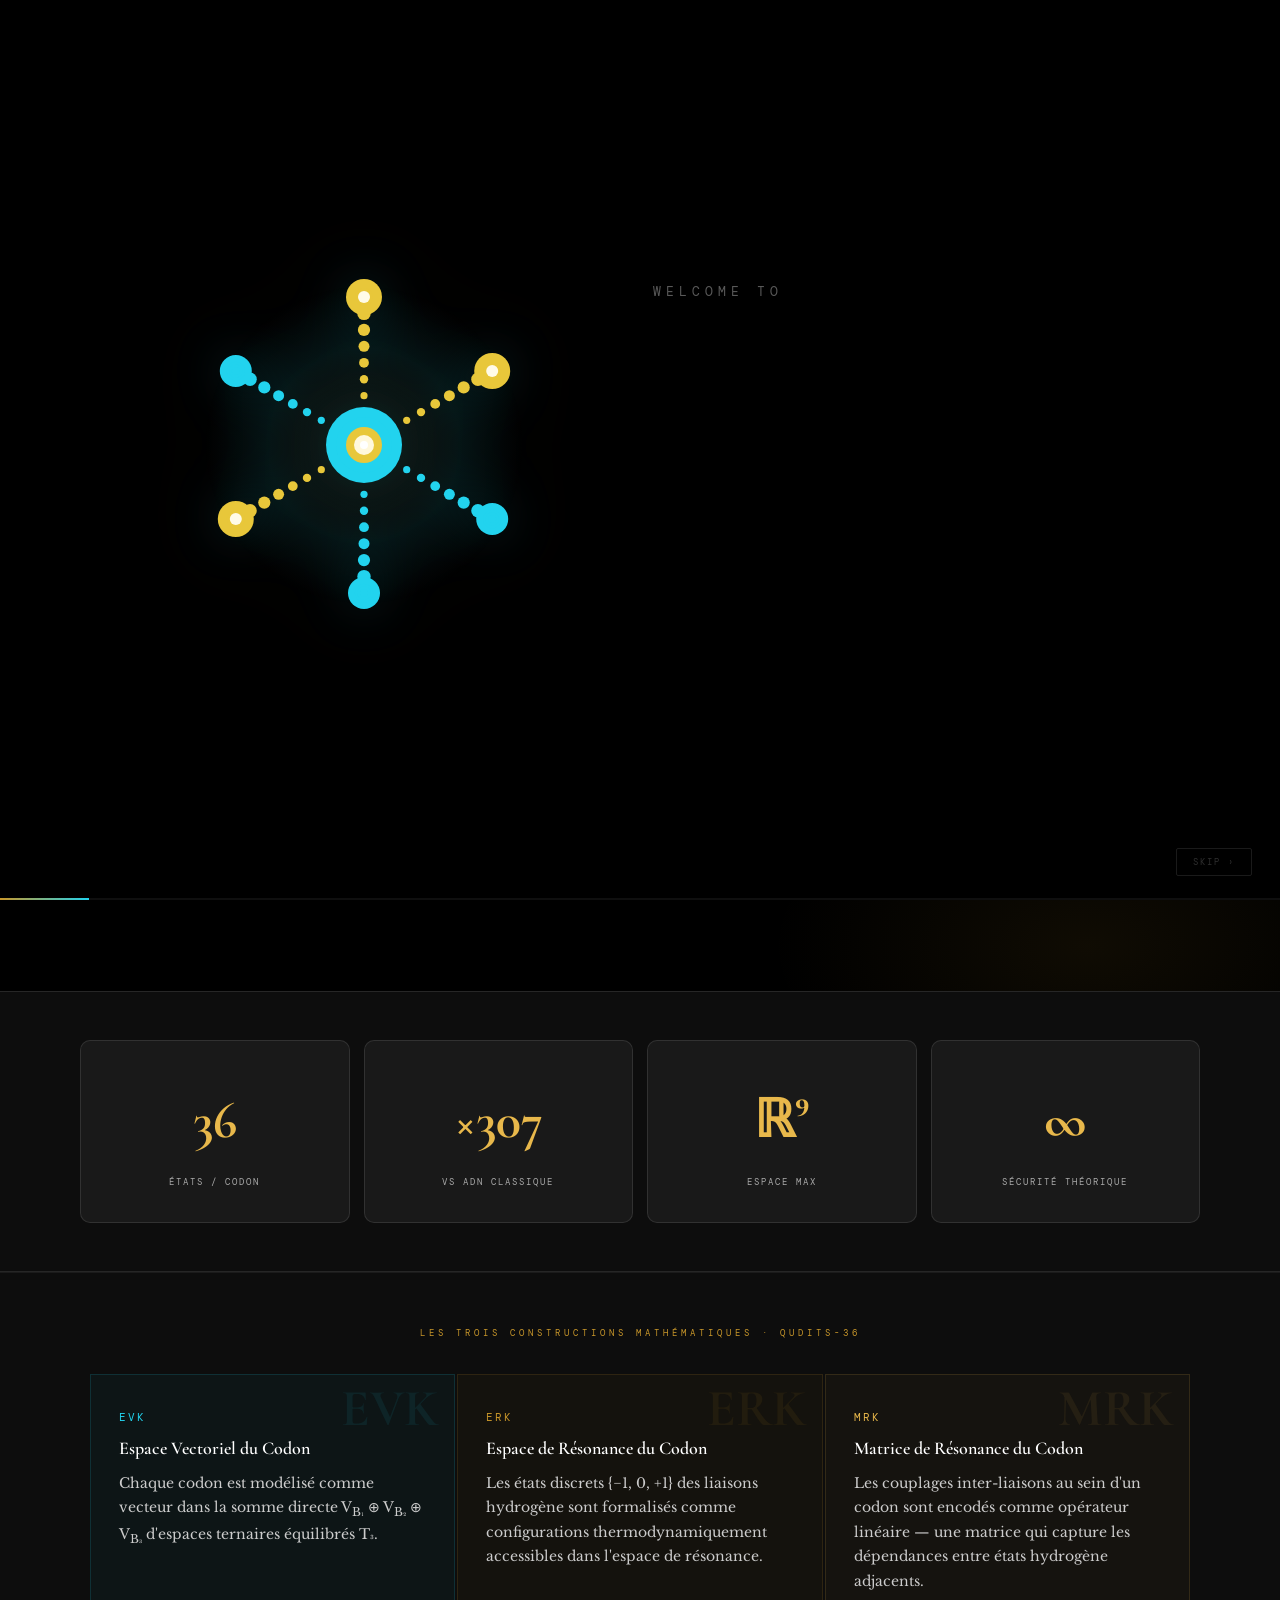
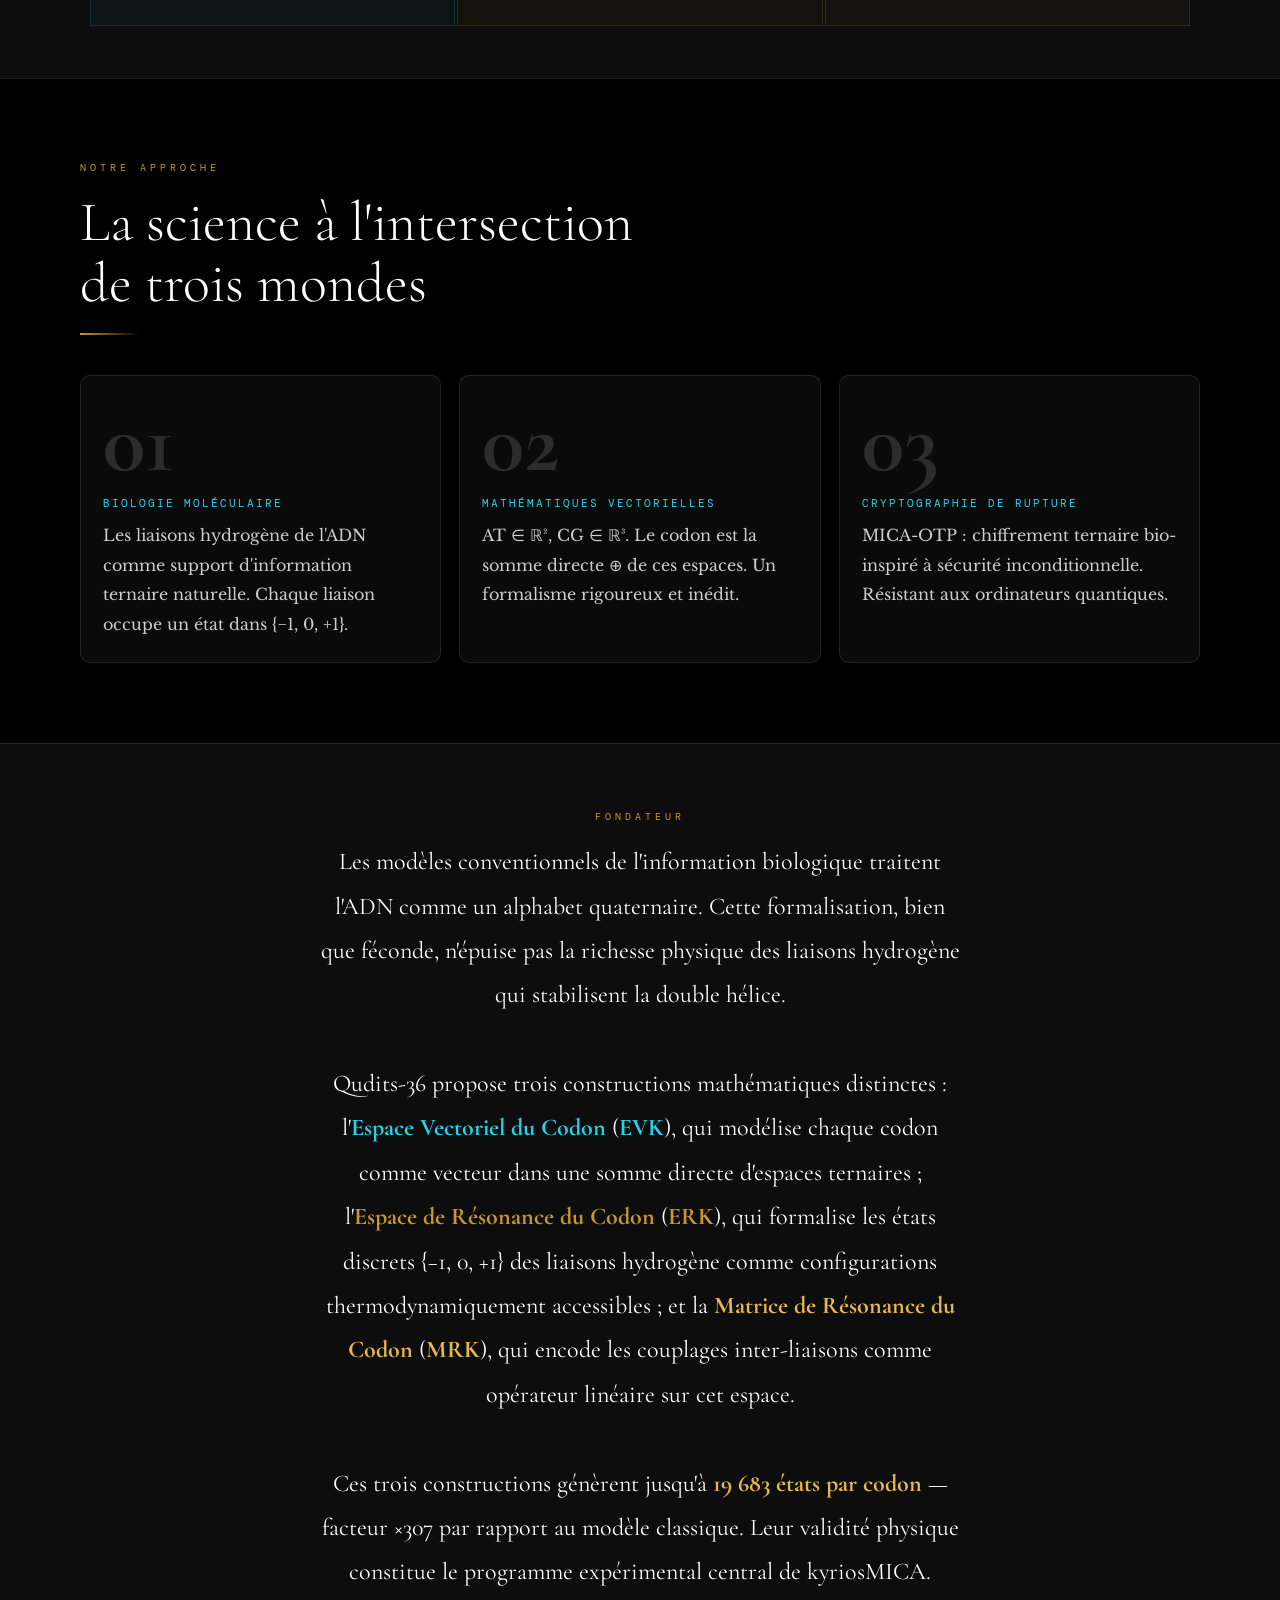
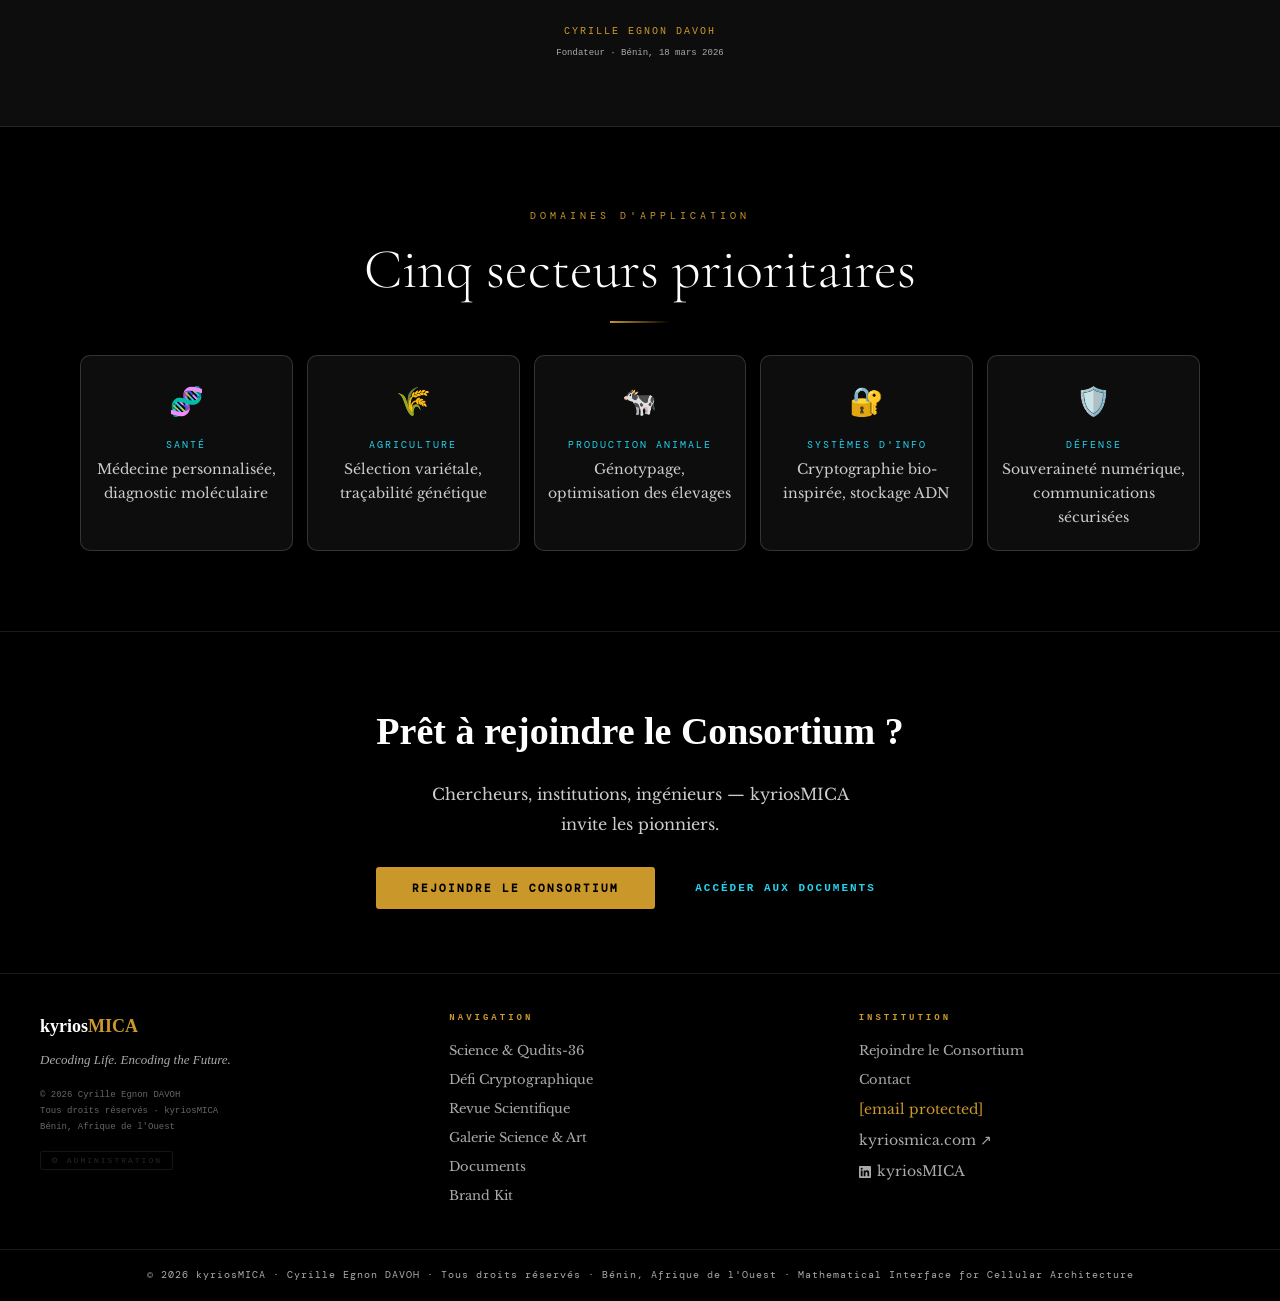
==== commit c16d91b7: "Update contact email to direction@kyriosmica.com" ====
--- a/index.html
+++ b/index.html
@@ -2775,7 +2775,7 @@
       <div class="contact-info">
         <div class="contact-item">
           <div class="contact-item-label" data-fr="Email Officiel" data-en="Official Email">Email Officiel</div>
-          <div class="contact-item-val"><a id="email-contact" href="#" style="color:#C9972A;text-decoration:none;font-family:'JetBrains Mono',monospace;font-size:15px;"><span class="__cf_email__" data-cfemail="d7b3bea5b2b4a3beb8b997bcaea5beb8a4babeb4b6f9b4b8ba">[email&#160;protected]</span></a></div>
+          <div class="contact-item-val"><a id="email-contact" href="#" style="color:#C9972A;text-decoration:none;font-family:'JetBrains Mono',monospace;font-size:15px;"><span class="__cf_email__" data-cfemail="d7b3bea5b2b4a3beb8b997bcaea5beb8a4babeb4b6f9b4b8ba">direction@kyriosmica.com</span></a></div>
         </div>
         <div class="contact-item">
           <div class="contact-item-label" data-fr="Équipe" data-en="Team">Équipe</div>
@@ -3919,4 +3919,4 @@
     </div>
     <!-- PARAMÈTRES -->
     <div class="admin-section" id="admin-settings">
-      <div class="admin-section-title">Param�+      <div class="admin-section-title">Param�
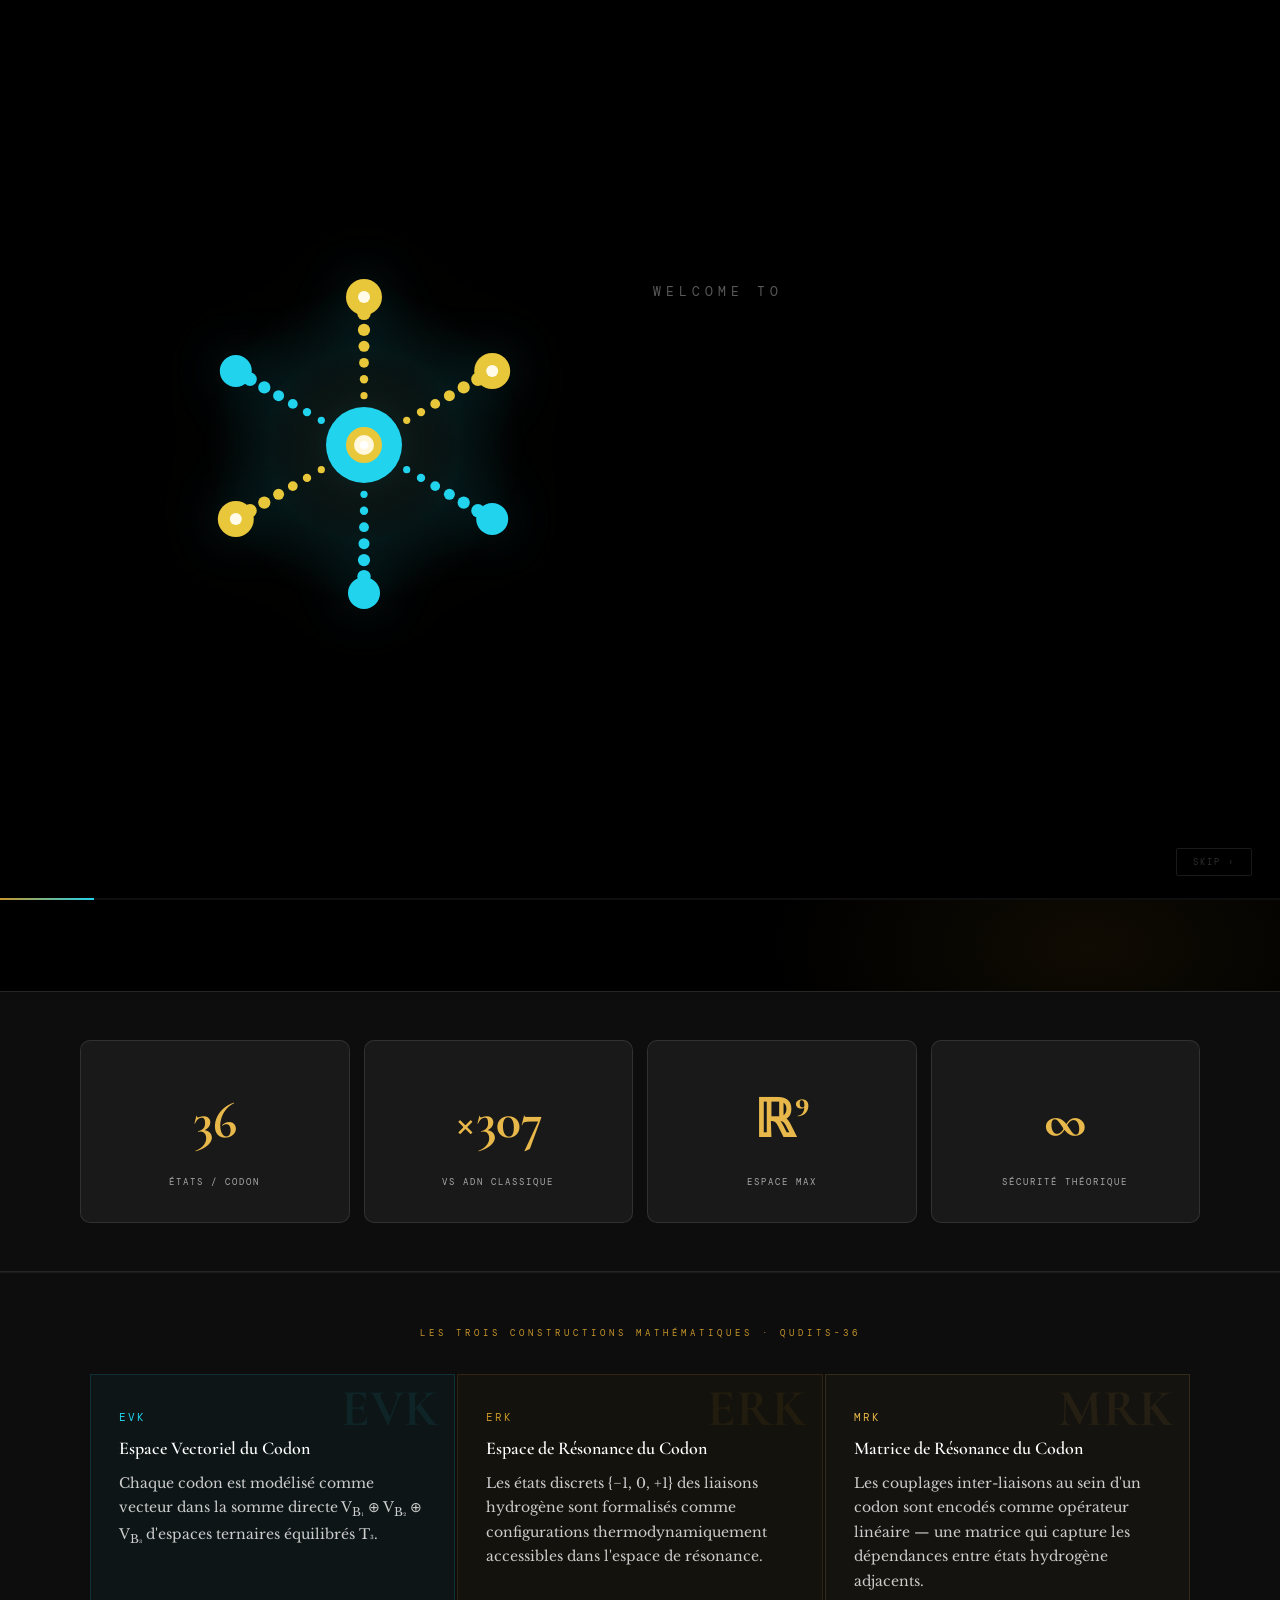
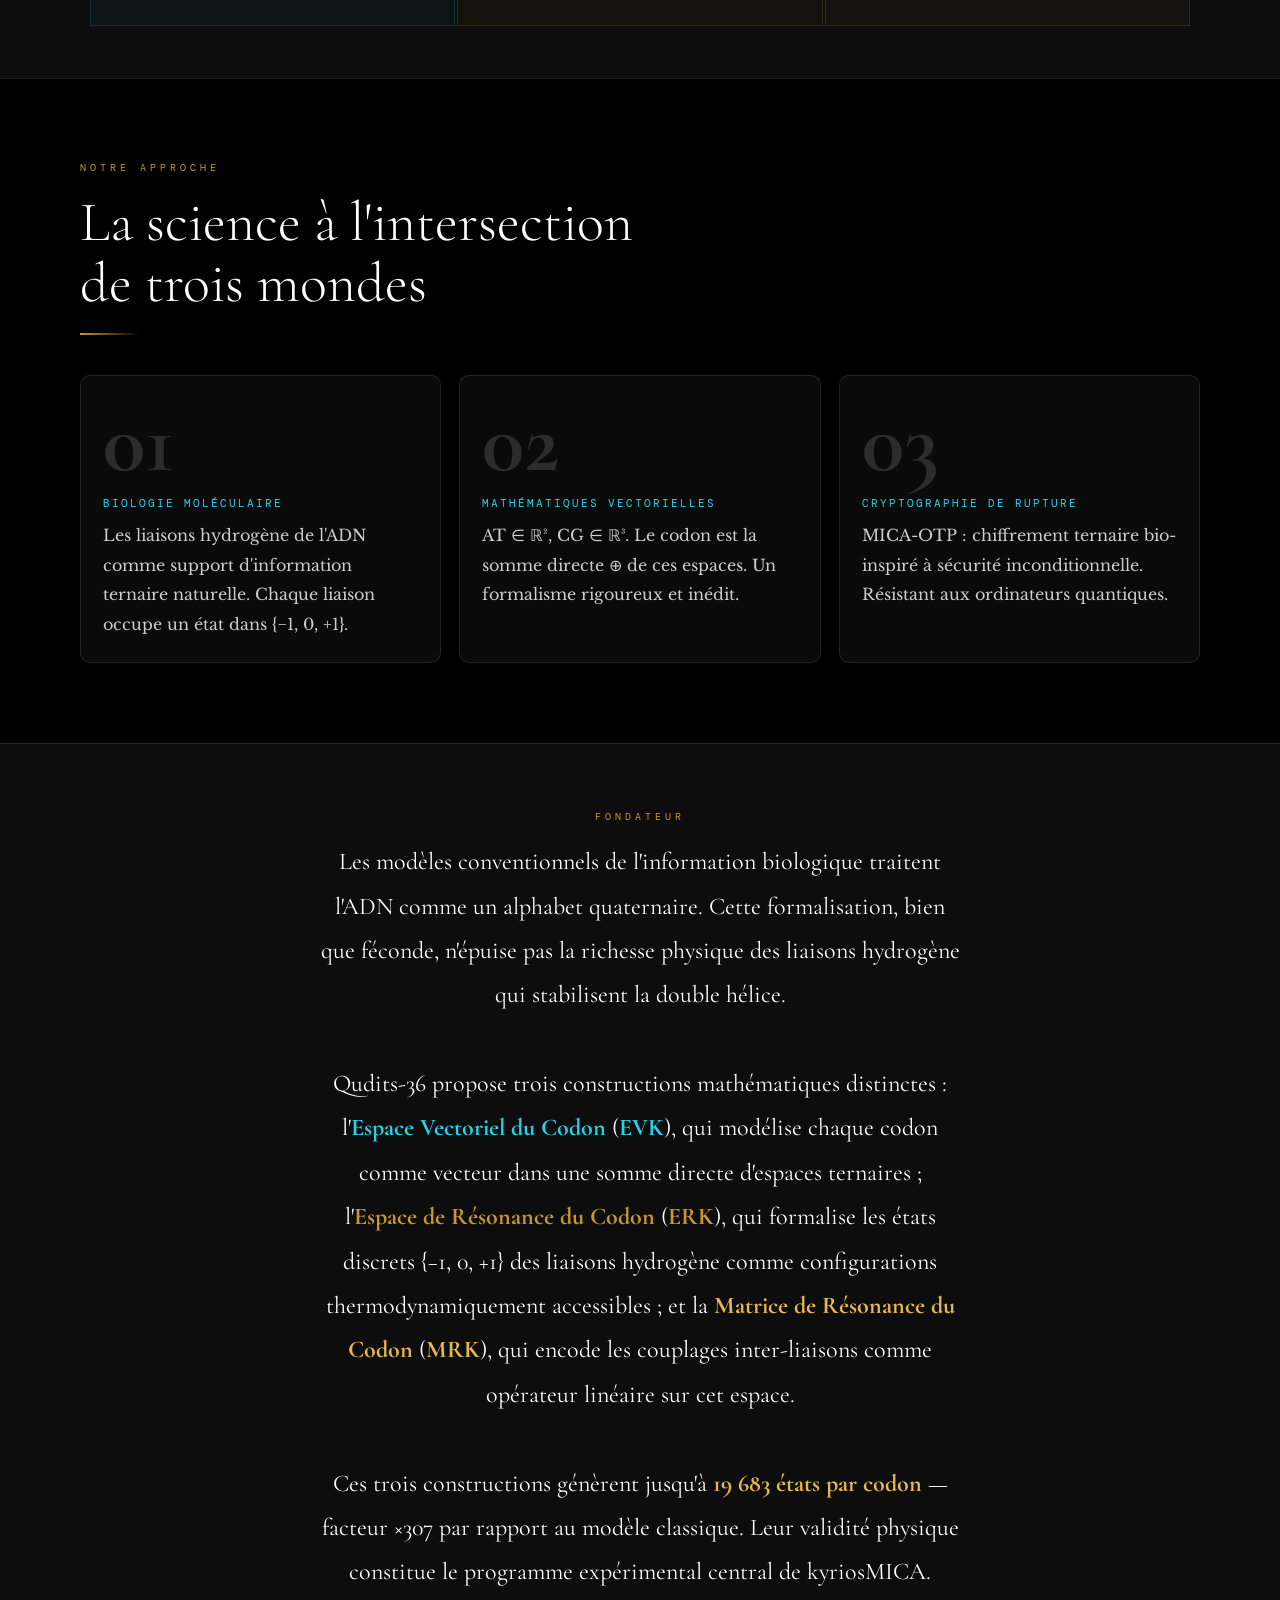
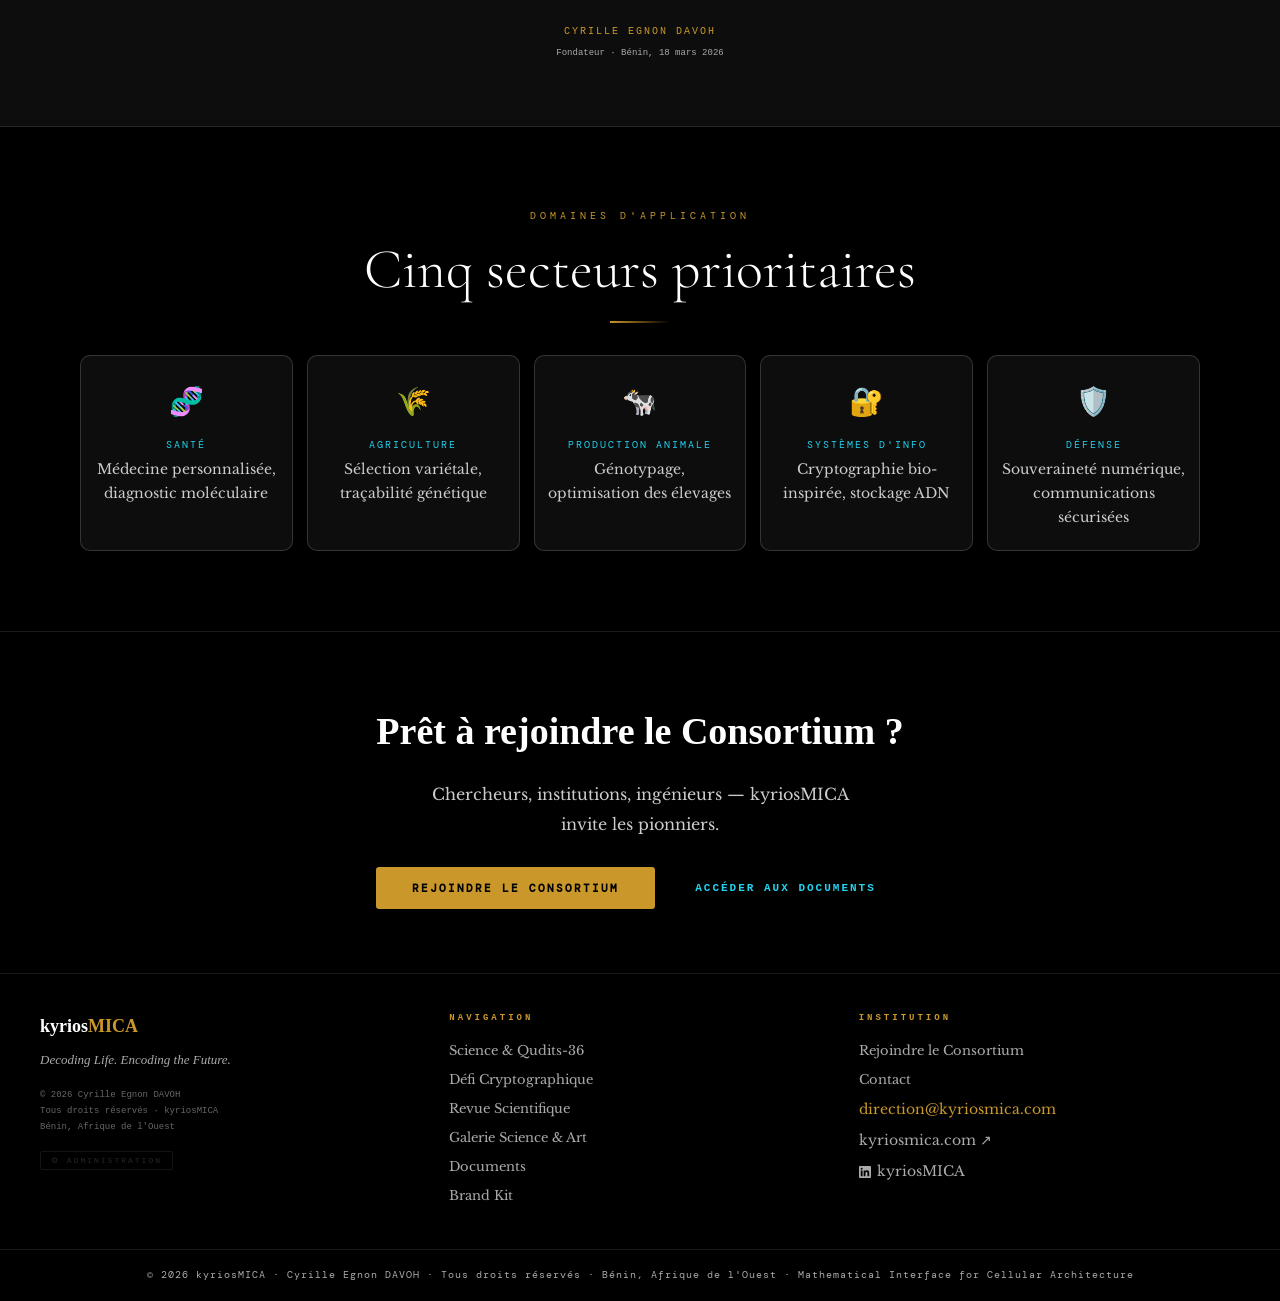
==== commit 7ad9d9fb: "Refactor email addresses and notification messages Updated email addresses to use HTML character ref" ====
--- a/index.html
+++ b/index.html
@@ -97,8 +97,8 @@
   if (doc.level === 2) {
     showNotif(
       window._lang === 'fr'
-        ? '🔒 Réservé aux membres approuvés · Contactez direction@kyriosmica.com'
-        : '🔒 Reserved for approved members · Contact direction@kyriosmica.com'
+        ? '🔒 Réservé aux membres approuvés · Contactez &#100;&#105;&#114;&#101;&#99;&#116;&#105;&#111;&#110;&#64;&#107;&#121;&#114;&#105;&#111;&#115;&#109;&#105;&#99;&#97;&#46;&#99;&#111;&#109;'
+        : '🔒 Reserved for approved members · Contact &#100;&#105;&#114;&#101;&#99;&#116;&#105;&#111;&#110;&#64;&#107;&#121;&#114;&#105;&#111;&#115;&#109;&#105;&#99;&#97;&#46;&#99;&#111;&#109;'
     );
     return;
   }
@@ -2217,7 +2217,7 @@
       <h4 data-fr="Institution" data-en="Institution">Institution</h4>
       <a onclick="showPage('consortium')" data-fr="Rejoindre le Consortium" data-en="Join the Consortium">Rejoindre le Consortium</a>
       <a onclick="showPage('contact')" data-fr="Contact" data-en="Contact">Contact</a>
-      <a id="email-footer" href="#" style="color:#C9972A;font-size:14px;text-decoration:none;transition:opacity .2s;" onmouseover="this.style.opacity='.7'" onmouseout="this.style.opacity='1'"><span class="__cf_email__" data-cfemail="284c415a4d4b5c4147466843515a41475b45414b49064b4745">[email&#160;protected]</span></a>
+      <a id="email-footer" href="#" style="color:#C9972A;font-size:14px;text-decoration:none;transition:opacity .2s;" onmouseover="this.style.opacity='.7'" onmouseout="this.style.opacity='1'">&#100;&#105;&#114;&#101;&#99;&#116;&#105;&#111;&#110;&#64;&#107;&#121;&#114;&#105;&#111;&#115;&#109;&#105;&#99;&#97;&#46;&#99;&#111;&#109;</a>
       <a href="https://kyriosmica.com" target="_blank" rel="noopener" style="color:#AAAAAA;font-size:14px;text-decoration:none;transition:color .2s;" onmouseover="this.style.color='#FFFFFF'" onmouseout="this.style.color='#AAAAAA'">kyriosmica.com ↗</a>
       <a href="https://www.linkedin.com/company/kyriosmica/" target="_blank" rel="noopener" style="color:#AAAAAA;font-size:14px;text-decoration:none;display:flex;align-items:center;gap:6px;transition:color .2s;margin-top:2px;" onmouseover="this.style.color='#0A66C2'" onmouseout="this.style.color='#AAAAAA'"><svg width="12" height="12" viewBox="0 0 24 24" fill="currentColor"><path d="M20.447 20.452h-3.554v-5.569c0-1.328-.027-3.037-1.852-3.037-1.853 0-2.136 1.445-2.136 2.939v5.667H9.351V9h3.414v1.561h.046c.477-.9 1.637-1.85 3.37-1.85 3.601 0 4.267 2.37 4.267 5.455v6.286zM5.337 7.433a2.062 2.062 0 0 1-2.063-2.065 2.064 2.064 0 1 1 2.063 2.065zm1.782 13.019H3.555V9h3.564v11.452zM22.225 0H1.771C.792 0 0 .774 0 1.729v20.542C0 23.227.792 24 1.771 24h20.451C23.2 24 24 23.227 24 22.271V1.729C24 .774 23.2 0 22.222 0h.003z"/></svg>kyriosMICA</a>
     </div>
@@ -2337,7 +2337,7 @@
       <div style="background:var(--deep);border-radius:8px;padding:14px;font-family:'JetBrains Mono',monospace;font-size:10px;color:var(--dim);margin-bottom:20px;">
         SYSTÈME: MICA-OTP &nbsp;|&nbsp; ESPACE: CG+CG+CG=ℝ⁹ &nbsp;|&nbsp; ALPHABET: T₃={−1,0,+1}<br>
         OPÉRATION: C=P⊕₃K &nbsp;|&nbsp; SÉCURITÉ: Inconditionnelle (Shannon 1949)<br>
-        <span data-fr="SOUMISSION: direction@kyriosmica.com · DÉLAI: 12 mois" data-en="SUBMISSION: direction@kyriosmica.com · DEADLINE: 12 months">SOUMISSION: <a href="/cdn-cgi/l/email-protection" class="__cf_email__" data-cfemail="aacec3d8cfc9dec3c5c4eac1d3d8c3c5d9c7c3c9cb84c9c5c7">[email&#160;protected]</a> · DÉLAI: 12 mois</span>
+        <span data-fr="SOUMISSION: &#100;&#105;&#114;&#101;&#99;&#116;&#105;&#111;&#110;&#64;&#107;&#121;&#114;&#105;&#111;&#115;&#109;&#105;&#99;&#97;&#46;&#99;&#111;&#109; · DÉLAI: 12 mois" data-en="SUBMISSION: &#100;&#105;&#114;&#101;&#99;&#116;&#105;&#111;&#110;&#64;&#107;&#121;&#114;&#105;&#111;&#115;&#109;&#105;&#99;&#97;&#46;&#99;&#111;&#109; · DEADLINE: 12 months">SOUMISSION: &#100;&#105;&#114;&#101;&#99;&#116;&#105;&#111;&#110;&#64;&#107;&#121;&#114;&#105;&#111;&#115;&#109;&#105;&#99;&#97;&#46;&#99;&#111;&#109; · DÉLAI: 12 mois</span>
       </div>
 
       <div style="display:flex;gap:12px;flex-wrap:wrap;">
@@ -2348,7 +2348,7 @@
 
     <div style="display:grid;grid-template-columns:1fr 1fr;gap:16px;margin-top:32px;" class="reveal">
       <div class="card"><div style="font-family:'JetBrains Mono',monospace;font-size:9px;color:var(--gold);letter-spacing:2px;margin-bottom:8px;" data-fr="POURQUOI CE DÉFI ?" data-en="WHY THIS CHALLENGE?">POURQUOI CE DÉFI ?</div><p style="color:#AAAAAA;font-size:14px;" data-fr="RSA a lancé son défi public en 1977. C'est la méthode éprouvée pour soumettre un système cryptographique au jugement de la communauté mondiale." data-en="RSA launched its public challenge in 1977. It is the proven method for submitting a cryptographic system to global judgment.">RSA a lancé son défi public en 1977. C'est la méthode éprouvée pour soumettre un système cryptographique au jugement de la communauté mondiale.</p></div>
-      <div class="card"><div style="font-family:'JetBrains Mono',monospace;font-size:9px;color:var(--cyan2);letter-spacing:2px;margin-bottom:8px;" data-fr="COMMENT PARTICIPER ?" data-en="HOW TO PARTICIPATE?">COMMENT PARTICIPER ?</div><p style="color:#AAAAAA;font-size:14px;" data-fr="Téléchargez le Guide Technique (KM-DOC-007). Implémentez le déchiffrement. Soumettez à direction@kyriosmica.com avec votre institution." data-en="Download the Technical Guide (KM-DOC-007). Implement decryption. Submit to direction@kyriosmica.com with your institution.">Téléchargez le Guide Technique (KM-DOC-007). Implémentez le déchiffrement. Soumettez à <a href="/cdn-cgi/l/email-protection" class="__cf_email__" data-cfemail="40242932252334292f2e002b3932292f332d2923216e232f2d">[email&#160;protected]</a> avec votre institution.</p></div>
+      <div class="card"><div style="font-family:'JetBrains Mono',monospace;font-size:9px;color:var(--cyan2);letter-spacing:2px;margin-bottom:8px;" data-fr="COMMENT PARTICIPER ?" data-en="HOW TO PARTICIPATE?">COMMENT PARTICIPER ?</div><p style="color:#AAAAAA;font-size:14px;" data-fr="Téléchargez le Guide Technique (KM-DOC-007). Implémentez le déchiffrement. Soumettez à &#100;&#105;&#114;&#101;&#99;&#116;&#105;&#111;&#110;&#64;&#107;&#121;&#114;&#105;&#111;&#115;&#109;&#105;&#99;&#97;&#46;&#99;&#111;&#109; avec votre institution." data-en="Download the Technical Guide (KM-DOC-007). Implement decryption. Submit to &#100;&#105;&#114;&#101;&#99;&#116;&#105;&#111;&#110;&#64;&#107;&#121;&#114;&#105;&#111;&#115;&#109;&#105;&#99;&#97;&#46;&#99;&#111;&#109; with your institution.">Téléchargez le Guide Technique (KM-DOC-007). Implémentez le déchiffrement. Soumettez à &#100;&#105;&#114;&#101;&#99;&#116;&#105;&#111;&#110;&#64;&#107;&#121;&#114;&#105;&#111;&#115;&#109;&#105;&#99;&#97;&#46;&#99;&#111;&#109; avec votre institution.</p></div>
     </div>
   </div>
   <div class="copyright-bar">© 2026 kyriosMICA · Cyrille Egnon DAVOH · Tous droits réservés</div>
@@ -2685,7 +2685,7 @@
         <p class="doc-desc" data-fr="Feuille de route kyriosMICA 2026–2031. Objectifs, indicateurs, plan de financement et phases de validation expérimentale. Confidentiel." data-en="kyriosMICA roadmap 2026–2031. Objectives, indicators, funding plan and experimental validation phases. Confidential.">Feuille de route 2026–2031. Confidentiel — membres approuvés uniquement.</p>
         <div class="doc-meta">
           <span class="doc-size">PDF · Confidentiel</span>
-          <button class="doc-dl-btn dl-locked" onclick="showNotif(window._lang==='fr'?'Réservé aux membres approuvés · direction@kyriosmica.com':'Reserved for approved members · direction@kyriosmica.com')" data-fr="🔒 Membres approuvés" data-en="🔒 Approved members">🔒 Membres approuvés</button>
+          <button class="doc-dl-btn dl-locked" onclick="showNotif(window._lang==='fr'?'Réservé aux membres approuvés · &#100;&#105;&#114;&#101;&#99;&#116;&#105;&#111;&#110;&#64;&#107;&#121;&#114;&#105;&#111;&#115;&#109;&#105;&#99;&#97;&#46;&#99;&#111;&#109;':'Reserved for approved members · &#100;&#105;&#114;&#101;&#99;&#116;&#105;&#111;&#110;&#64;&#107;&#121;&#114;&#105;&#111;&#115;&#109;&#105;&#99;&#97;&#46;&#99;&#111;&#109;')" data-fr="🔒 Membres approuvés" data-en="🔒 Approved members">🔒 Membres approuvés</button>
         </div>
       </div>
 
@@ -2775,7 +2775,7 @@
       <div class="contact-info">
         <div class="contact-item">
           <div class="contact-item-label" data-fr="Email Officiel" data-en="Official Email">Email Officiel</div>
-          <div class="contact-item-val"><a id="email-contact" href="#" style="color:#C9972A;text-decoration:none;font-family:'JetBrains Mono',monospace;font-size:15px;"><span class="__cf_email__" data-cfemail="d7b3bea5b2b4a3beb8b997bcaea5beb8a4babeb4b6f9b4b8ba">direction@kyriosmica.com</span></a></div>
+          <div class="contact-item-val"><a id="email-contact" href="#" style="color:#C9972A;text-decoration:none;font-family:'JetBrains Mono',monospace;font-size:15px;">&#100;&#105;&#114;&#101;&#99;&#116;&#105;&#111;&#110;&#64;&#107;&#121;&#114;&#105;&#111;&#115;&#109;&#105;&#99;&#97;&#46;&#99;&#111;&#109;</a></div>
         </div>
         <div class="contact-item">
           <div class="contact-item-label" data-fr="Équipe" data-en="Team">Équipe</div>
@@ -3158,7 +3158,7 @@
 ${cipher}
 
 DÉFI : Retrouvez le message sans la clé.
-SOUMISSION : direction@kyriosmica.com
+SOUMISSION : &#100;&#105;&#114;&#101;&#99;&#116;&#105;&#111;&#110;&#64;&#107;&#121;&#114;&#105;&#111;&#115;&#109;&#105;&#99;&#97;&#46;&#99;&#111;&#109;
 OBJET : [DÉFI QUDITS-36] Votre Institution
 DÉLAI : 12 mois
 
@@ -3221,7 +3221,7 @@
     '\n' + (lang?'Email: ':'Email: ') + email +
     '\n' + (lang?'Niveau souhaité: ':'Level: ') + level
   );
-  window.location.href = 'mailto:direction@kyriosmica.com?subject=' + subj + '&body=' + body;
+  window.location.href = 'mailto:&#100;&#105;&#114;&#101;&#99;&#116;&#105;&#111;&#110;&#64;&#107;&#121;&#114;&#105;&#111;&#115;&#109;&#105;&#99;&#97;&#46;&#99;&#111;&#109;?subject=' + subj + '&body=' + body;
   showNotif(lang
     ? 'Votre client email ouvre la demande pré-remplie.'
     : 'Your email client will open with the request.');
@@ -3244,7 +3244,7 @@
   const body = encodeURIComponent(
     (lang?'De: ':'From: ') + name + ' <' + email + '>\n\n' + msg
   );
-  window.location.href = 'mailto:direction@kyriosmica.com?subject=' + subj + '&body=' + body;
+  window.location.href = 'mailto:&#100;&#105;&#114;&#101;&#99;&#116;&#105;&#111;&#110;&#64;&#107;&#121;&#114;&#105;&#111;&#115;&#109;&#105;&#99;&#97;&#46;&#99;&#111;&#109;?subject=' + subj + '&body=' + body;
   showNotif(lang
     ? 'Votre client email ouvre le message pré-rempli.'
     : 'Your email client will open with the message.');
@@ -3346,13 +3346,11 @@
 function adminLogin(){
   const pwd=document.getElementById('admin-pwd').value;
   const err=document.getElementById('admin-login-err');
-  const _em=document.getElementById('admin-email');
-  const _emv=_em?_em.value.trim():'';
-  if(!pwd){document.getElementById('admin-login-err').textContent='Mot de passe requis.';return;}
-  if(_emv&&!['direction@kyriosmica.com','admin@kyriosmica.com'].includes(_emv.toLowerCase())){
-    document.getElementById('admin-login-err').textContent='Email non autorisé.';return;
+    if(!pwd){
+    document.getElementById('admin-login-err').textContent='Mot de passe requis.';
+    return;
   }
-  if(simpleHash(pwd)===getAdminHash()){
+    if(simpleHash(pwd)===getAdminHash()){
     sessionStorage.setItem('km_admin','1');
     document.getElementById('admin-login').classList.remove('open');
     document.getElementById('admin-panel').classList.add('open');
@@ -3776,9 +3774,7 @@
   <div style="background:#0A0A0A;border:1px solid rgba(201,151,42,.25);border-radius:14px;padding:48px;max-width:380px;width:100%;text-align:center;">
     <div style="font-family:'Cormorant Garamond',serif;font-size:26px;font-weight:700;color:#FFFFFF;margin-bottom:6px;">Administration</div>
     <div style="font-family:'DM Mono',monospace;font-size:10px;letter-spacing:2px;color:#555;text-transform:uppercase;margin-bottom:28px;">kyriosMICA · Accès Sécurisé</div>
-    <input id="admin-email" type="email" placeholder="direction@kyriosmica.com"
-           style="width:100%;background:rgba(255,255,255,.05);border:1px solid rgba(255,255,255,.12);border-radius:5px;padding:11px 16px;color:#FFFFFF;font-size:12px;font-family:'DM Mono',monospace;outline:none;margin-bottom:10px;box-sizing:border-box;"
-           onkeydown="if(event.key==='Enter')document.getElementById('admin-pwd').focus()"/>
+
     <input id="admin-pwd" type="password" placeholder="••••••" maxlength="20"
            style="width:100%;background:rgba(255,255,255,.05);border:1px solid rgba(255,255,255,.12);border-radius:5px;padding:12px 16px;color:#FFFFFF;text-align:center;font-size:20px;letter-spacing:8px;font-family:'DM Mono',monospace;outline:none;margin-bottom:16px;box-sizing:border-box;"
            onkeydown="if(event.key==='Enter')adminLogin()"/>
@@ -3917,6 +3913,6 @@
         </div>
       </div>
     </div>
-    <!-- PARAMÈTRES -->
-    <div class="admin-section" id="admin-settings">
-      <div class="admin-section-title">Param�
+
+</body>
+</html>
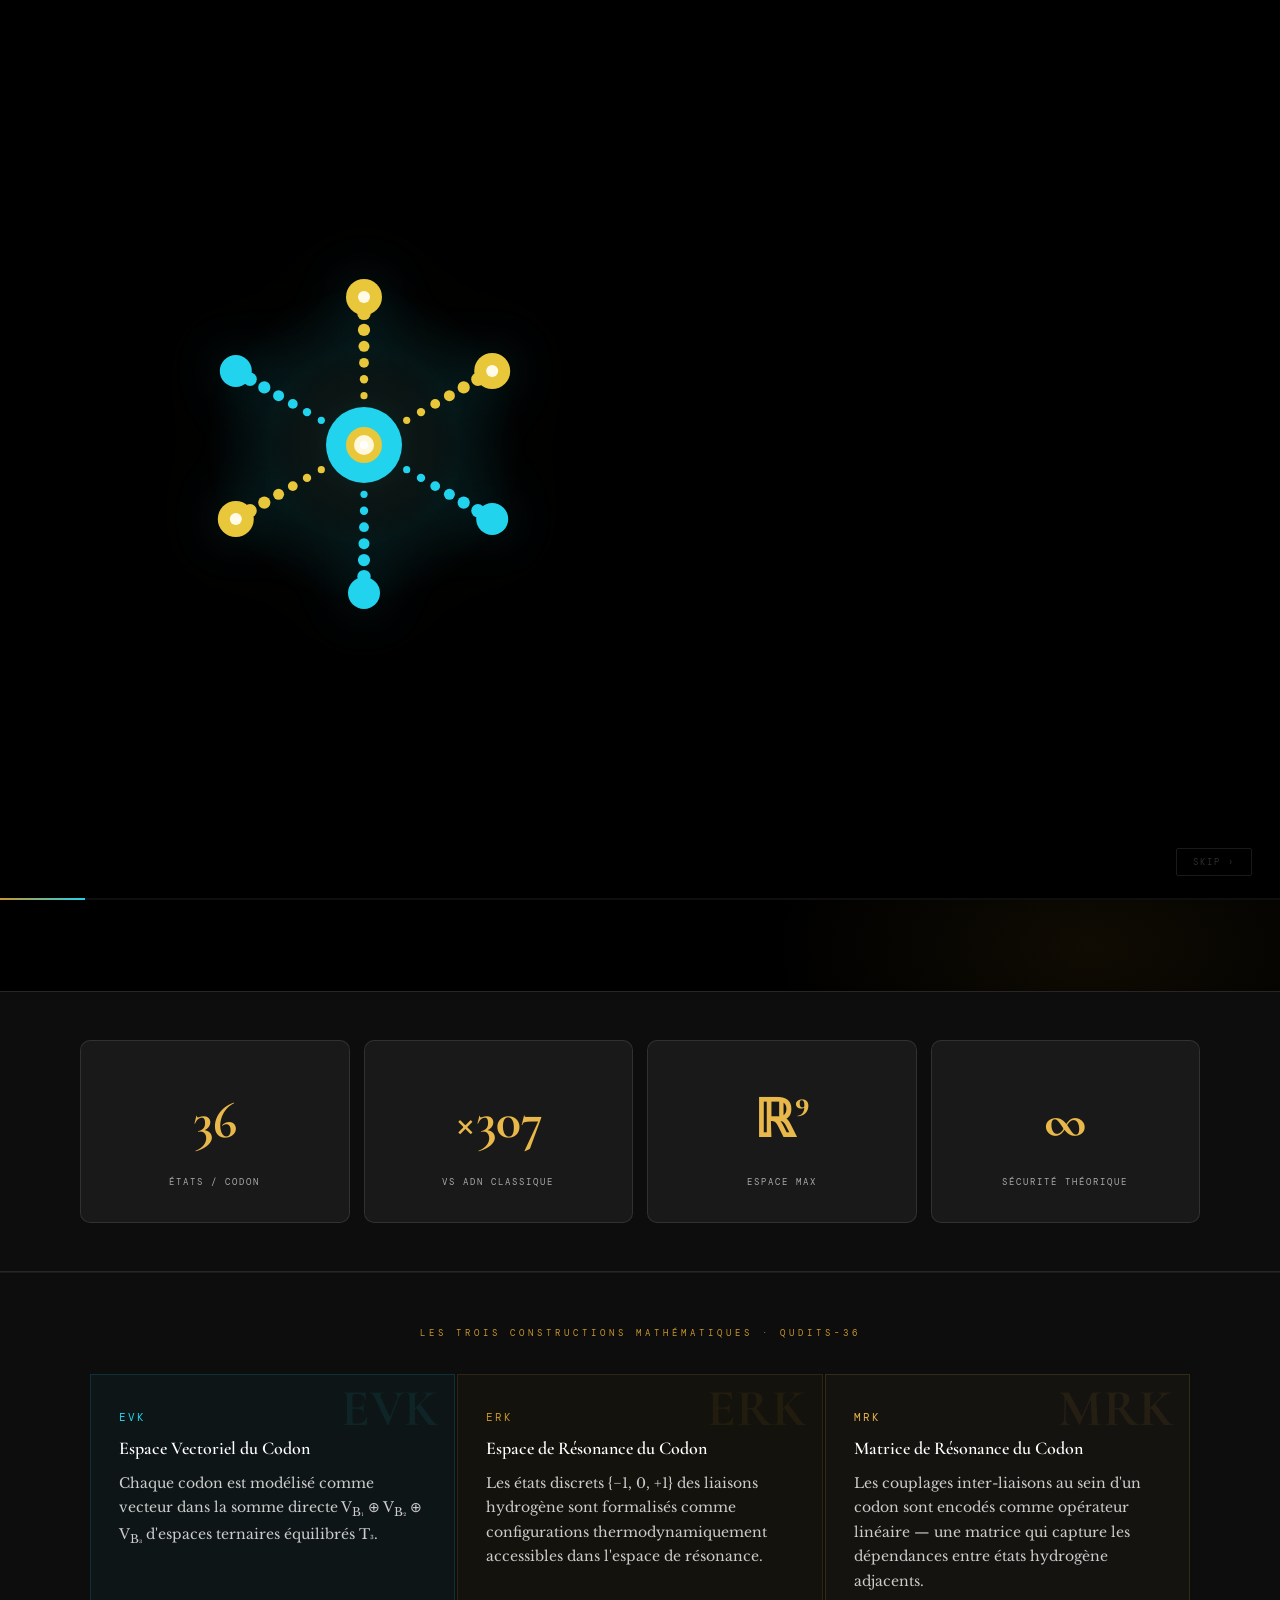
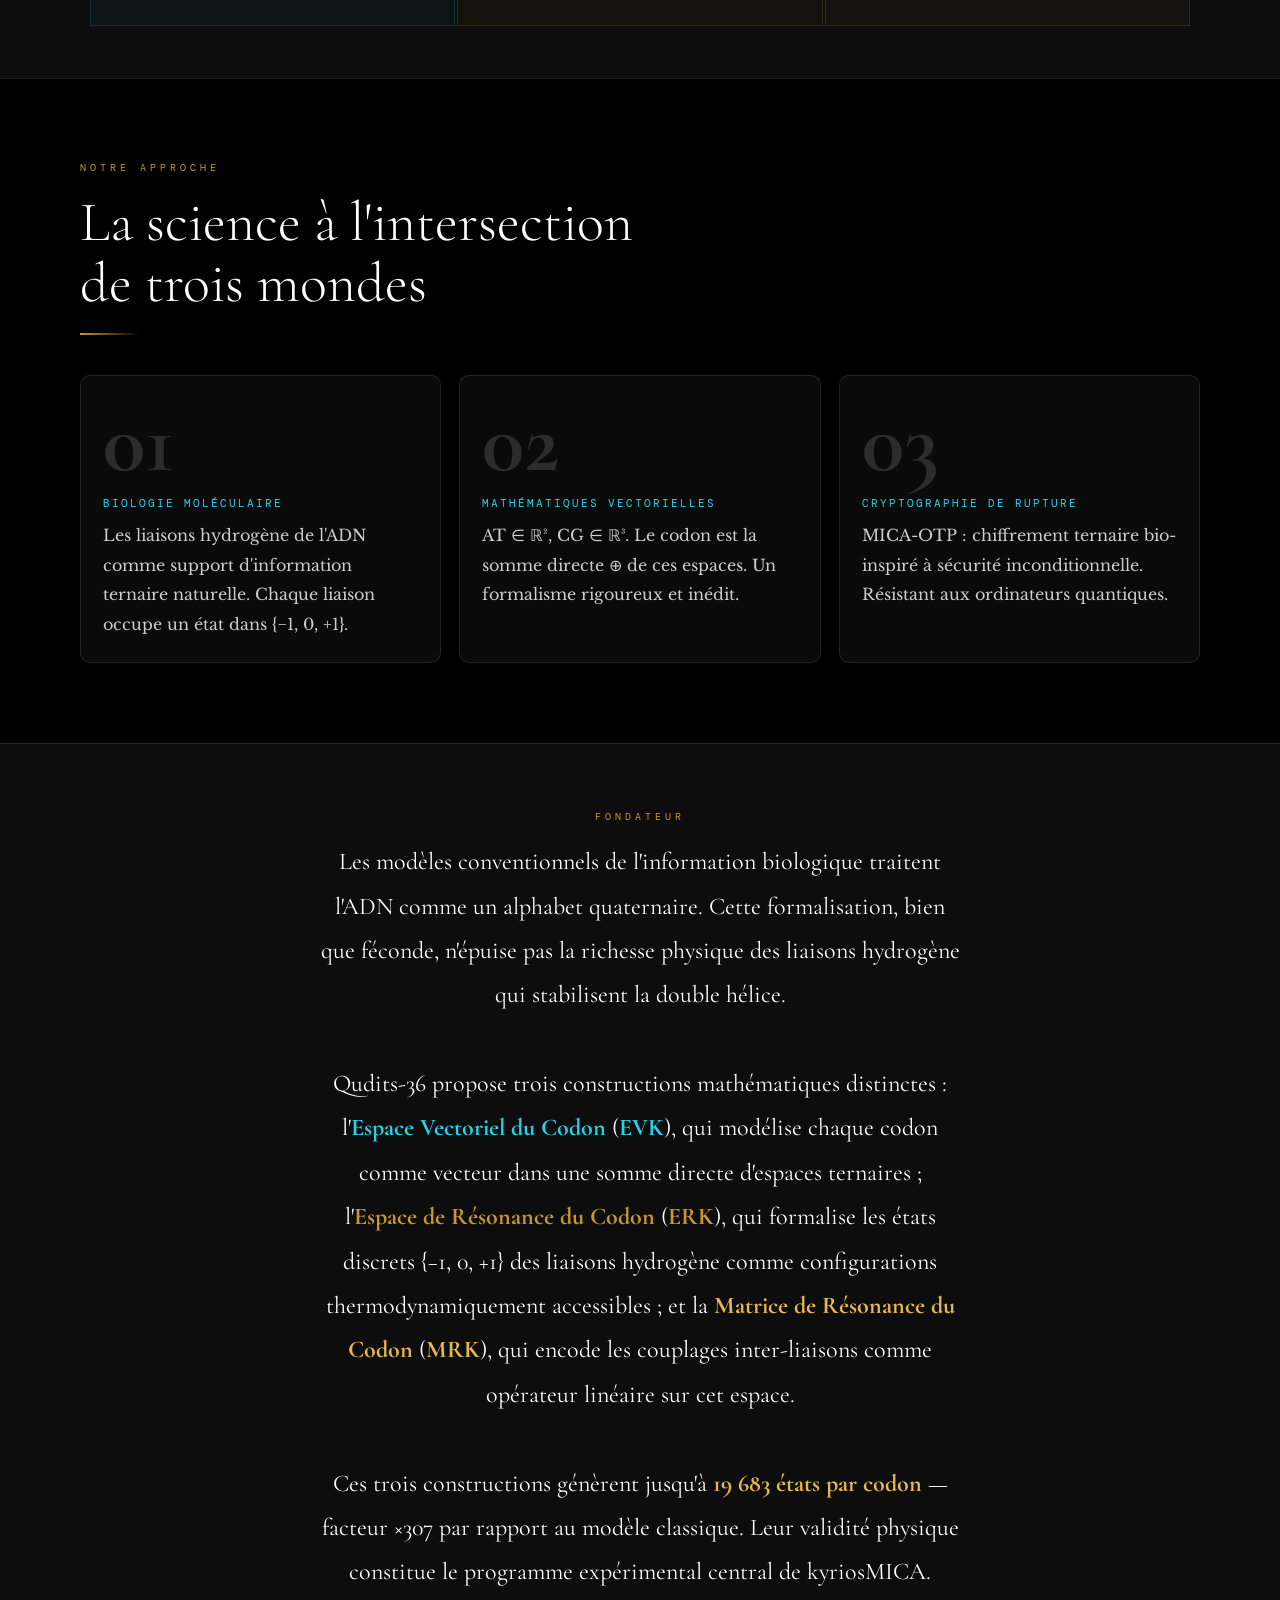
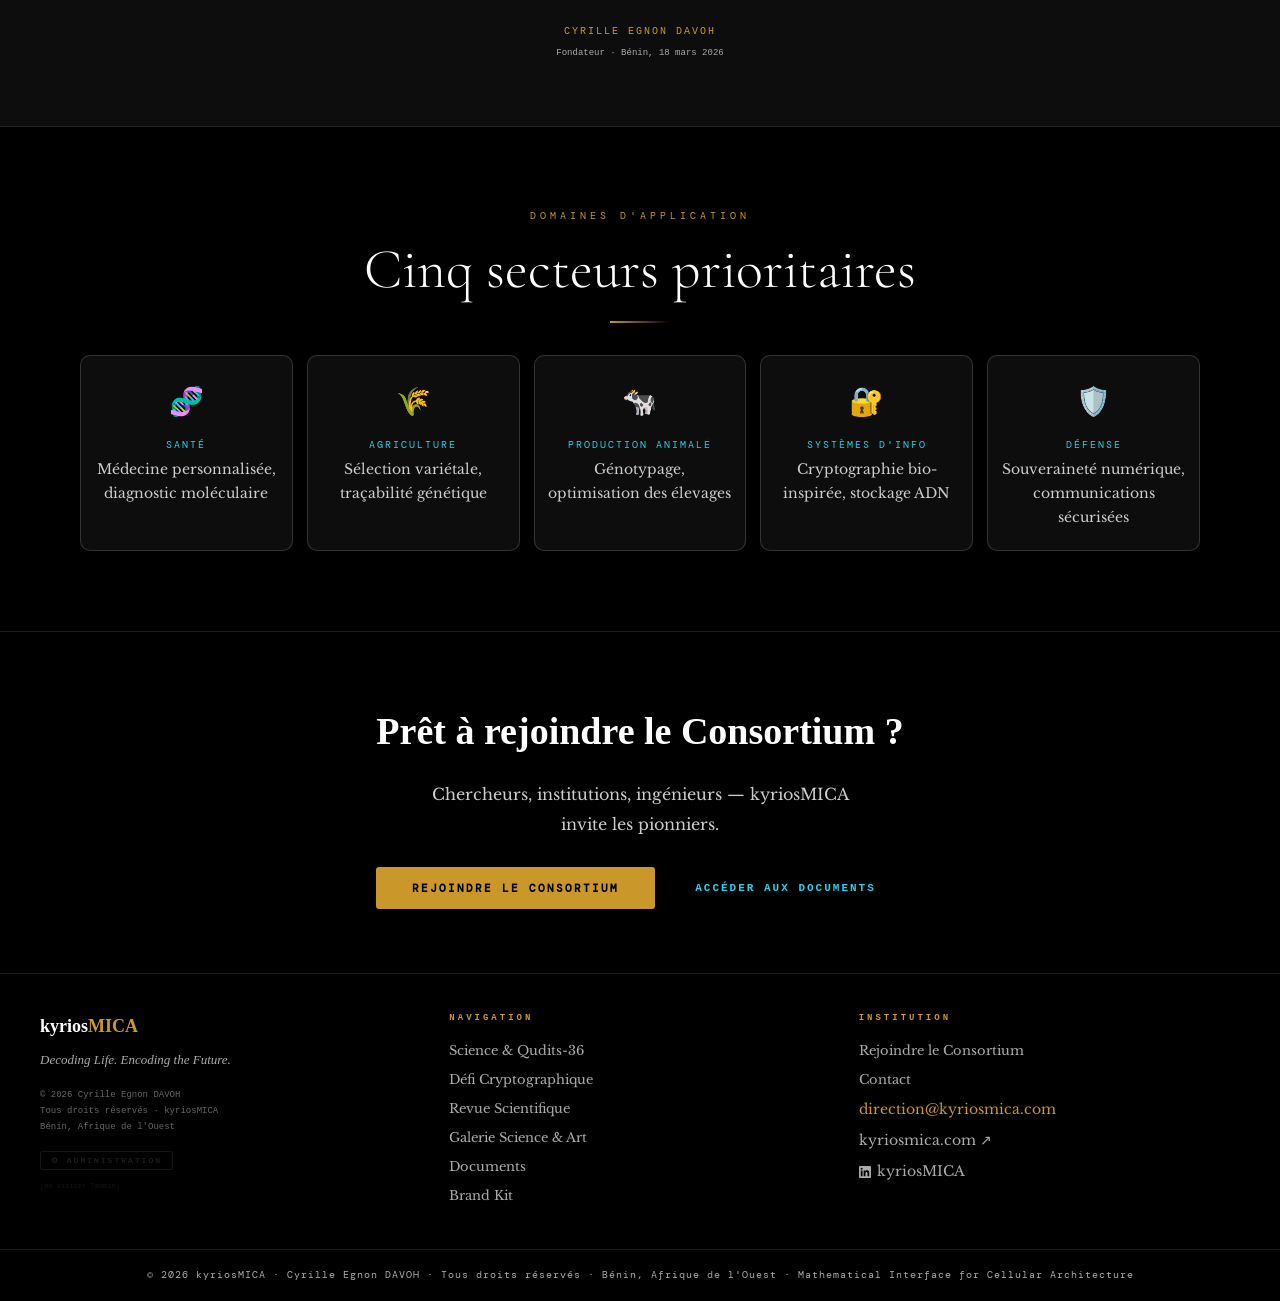
==== commit 3fd22f88: "Add files via upload" ====
--- a/index.html
+++ b/index.html
@@ -2203,6 +2203,7 @@
       <div class="slogan">Decoding Life. Encoding the Future.</div>
       <div style="font-family:'JetBrains Mono',monospace;font-size:9px;color:var(--dim);margin-top:14px;line-height:1.8;">© 2026 Cyrille Egnon DAVOH<br>Tous droits réservés · kyriosMICA<br>Bénin, Afrique de l'Ouest</div>
       <button onclick="openAdmin();" style="margin-top:16px;font-family:'JetBrains Mono',monospace;font-size:8px;letter-spacing:2px;text-transform:uppercase;color:rgba(255,255,255,.15);background:transparent;border:1px solid rgba(255,255,255,.08);border-radius:2px;padding:4px 10px;cursor:pointer;transition:all .2s;" onmouseover="this.style.color='rgba(201,151,42,.6)';this.style.borderColor='rgba(201,151,42,.2)';" onmouseout="this.style.color='rgba(255,255,255,.15)';this.style.borderColor='rgba(255,255,255,.08)';">⚙ Administration</button>
+      <div style="margin-top:6px;font-family:'JetBrains Mono',monospace;font-size:7px;color:rgba(255,255,255,.08);">(ou visiter ?admin)</div>
     </div>
     <div class="footer-col">
       <h4 data-fr="Navigation" data-en="Navigation">Navigation</h4>
@@ -2217,7 +2218,7 @@
       <h4 data-fr="Institution" data-en="Institution">Institution</h4>
       <a onclick="showPage('consortium')" data-fr="Rejoindre le Consortium" data-en="Join the Consortium">Rejoindre le Consortium</a>
       <a onclick="showPage('contact')" data-fr="Contact" data-en="Contact">Contact</a>
-      <a id="email-footer" href="#" style="color:#C9972A;font-size:14px;text-decoration:none;transition:opacity .2s;" onmouseover="this.style.opacity='.7'" onmouseout="this.style.opacity='1'">&#100;&#105;&#114;&#101;&#99;&#116;&#105;&#111;&#110;&#64;&#107;&#121;&#114;&#105;&#111;&#115;&#109;&#105;&#99;&#97;&#46;&#99;&#111;&#109;</a>
+      <a id="email-footer" href="mailto:&#100;&#105;&#114;&#101;&#99;&#116;&#105;&#111;&#110;&#64;&#107;&#121;&#114;&#105;&#111;&#115;&#109;&#105;&#99;&#97;&#46;&#99;&#111;&#109;" style="color:#C9972A;font-size:14px;text-decoration:none;transition:opacity .2s;" onmouseover="this.style.opacity='.7'" onmouseout="this.style.opacity='1'">&#100;&#105;&#114;&#101;&#99;&#116;&#105;&#111;&#110;&#64;&#107;&#121;&#114;&#105;&#111;&#115;&#109;&#105;&#99;&#97;&#46;&#99;&#111;&#109;</a>
       <a href="https://kyriosmica.com" target="_blank" rel="noopener" style="color:#AAAAAA;font-size:14px;text-decoration:none;transition:color .2s;" onmouseover="this.style.color='#FFFFFF'" onmouseout="this.style.color='#AAAAAA'">kyriosmica.com ↗</a>
       <a href="https://www.linkedin.com/company/kyriosmica/" target="_blank" rel="noopener" style="color:#AAAAAA;font-size:14px;text-decoration:none;display:flex;align-items:center;gap:6px;transition:color .2s;margin-top:2px;" onmouseover="this.style.color='#0A66C2'" onmouseout="this.style.color='#AAAAAA'"><svg width="12" height="12" viewBox="0 0 24 24" fill="currentColor"><path d="M20.447 20.452h-3.554v-5.569c0-1.328-.027-3.037-1.852-3.037-1.853 0-2.136 1.445-2.136 2.939v5.667H9.351V9h3.414v1.561h.046c.477-.9 1.637-1.85 3.37-1.85 3.601 0 4.267 2.37 4.267 5.455v6.286zM5.337 7.433a2.062 2.062 0 0 1-2.063-2.065 2.064 2.064 0 1 1 2.063 2.065zm1.782 13.019H3.555V9h3.564v11.452zM22.225 0H1.771C.792 0 0 .774 0 1.729v20.542C0 23.227.792 24 1.771 24h20.451C23.2 24 24 23.227 24 22.271V1.729C24 .774 23.2 0 22.222 0h.003z"/></svg>kyriosMICA</a>
     </div>
@@ -2775,7 +2776,7 @@
       <div class="contact-info">
         <div class="contact-item">
           <div class="contact-item-label" data-fr="Email Officiel" data-en="Official Email">Email Officiel</div>
-          <div class="contact-item-val"><a id="email-contact" href="#" style="color:#C9972A;text-decoration:none;font-family:'JetBrains Mono',monospace;font-size:15px;">&#100;&#105;&#114;&#101;&#99;&#116;&#105;&#111;&#110;&#64;&#107;&#121;&#114;&#105;&#111;&#115;&#109;&#105;&#99;&#97;&#46;&#99;&#111;&#109;</a></div>
+          <div class="contact-item-val"><a id="email-contact" href="mailto:&#100;&#105;&#114;&#101;&#99;&#116;&#105;&#111;&#110;&#64;&#107;&#121;&#114;&#105;&#111;&#115;&#109;&#105;&#99;&#97;&#46;&#99;&#111;&#109;" style="color:#C9972A;text-decoration:none;font-family:'JetBrains Mono',monospace;font-size:15px;">&#100;&#105;&#114;&#101;&#99;&#116;&#105;&#111;&#110;&#64;&#107;&#121;&#114;&#105;&#111;&#115;&#109;&#105;&#99;&#97;&#46;&#99;&#111;&#109;</a></div>
         </div>
         <div class="contact-item">
           <div class="contact-item-label" data-fr="Équipe" data-en="Team">Équipe</div>
@@ -3343,6 +3344,12 @@
 function isAdmin(){return sessionStorage.getItem('km_admin')==='1';}
 function updateAdminBtn(){const b=document.getElementById('admin-btn');if(b)b.classList.toggle('visible',isAdmin());}
 
+function adminResetHash(){
+  // Utility: call this if admin is locked out
+  localStorage.removeItem('km_admin_hash');
+  alert('Hash réinitialisé. Utilisez le mot de passe par défaut.');
+}
+
 function adminLogin(){
   const pwd=document.getElementById('admin-pwd').value;
   const err=document.getElementById('admin-login-err');
@@ -3350,7 +3357,12 @@
     document.getElementById('admin-login-err').textContent='Mot de passe requis.';
     return;
   }
-    if(simpleHash(pwd)===getAdminHash()){
+    // Try stored hash first, fallback to default if mismatch
+  const storedHash = localStorage.getItem('km_admin_hash');
+  const defaultHash = ADMIN_DEFAULT_HASH;
+  const isValid = simpleHash(pwd) === defaultHash ||
+                  (storedHash && simpleHash(pwd) === storedHash);
+  if(isValid){
     sessionStorage.setItem('km_admin','1');
     document.getElementById('admin-login').classList.remove('open');
     document.getElementById('admin-panel').classList.add('open');
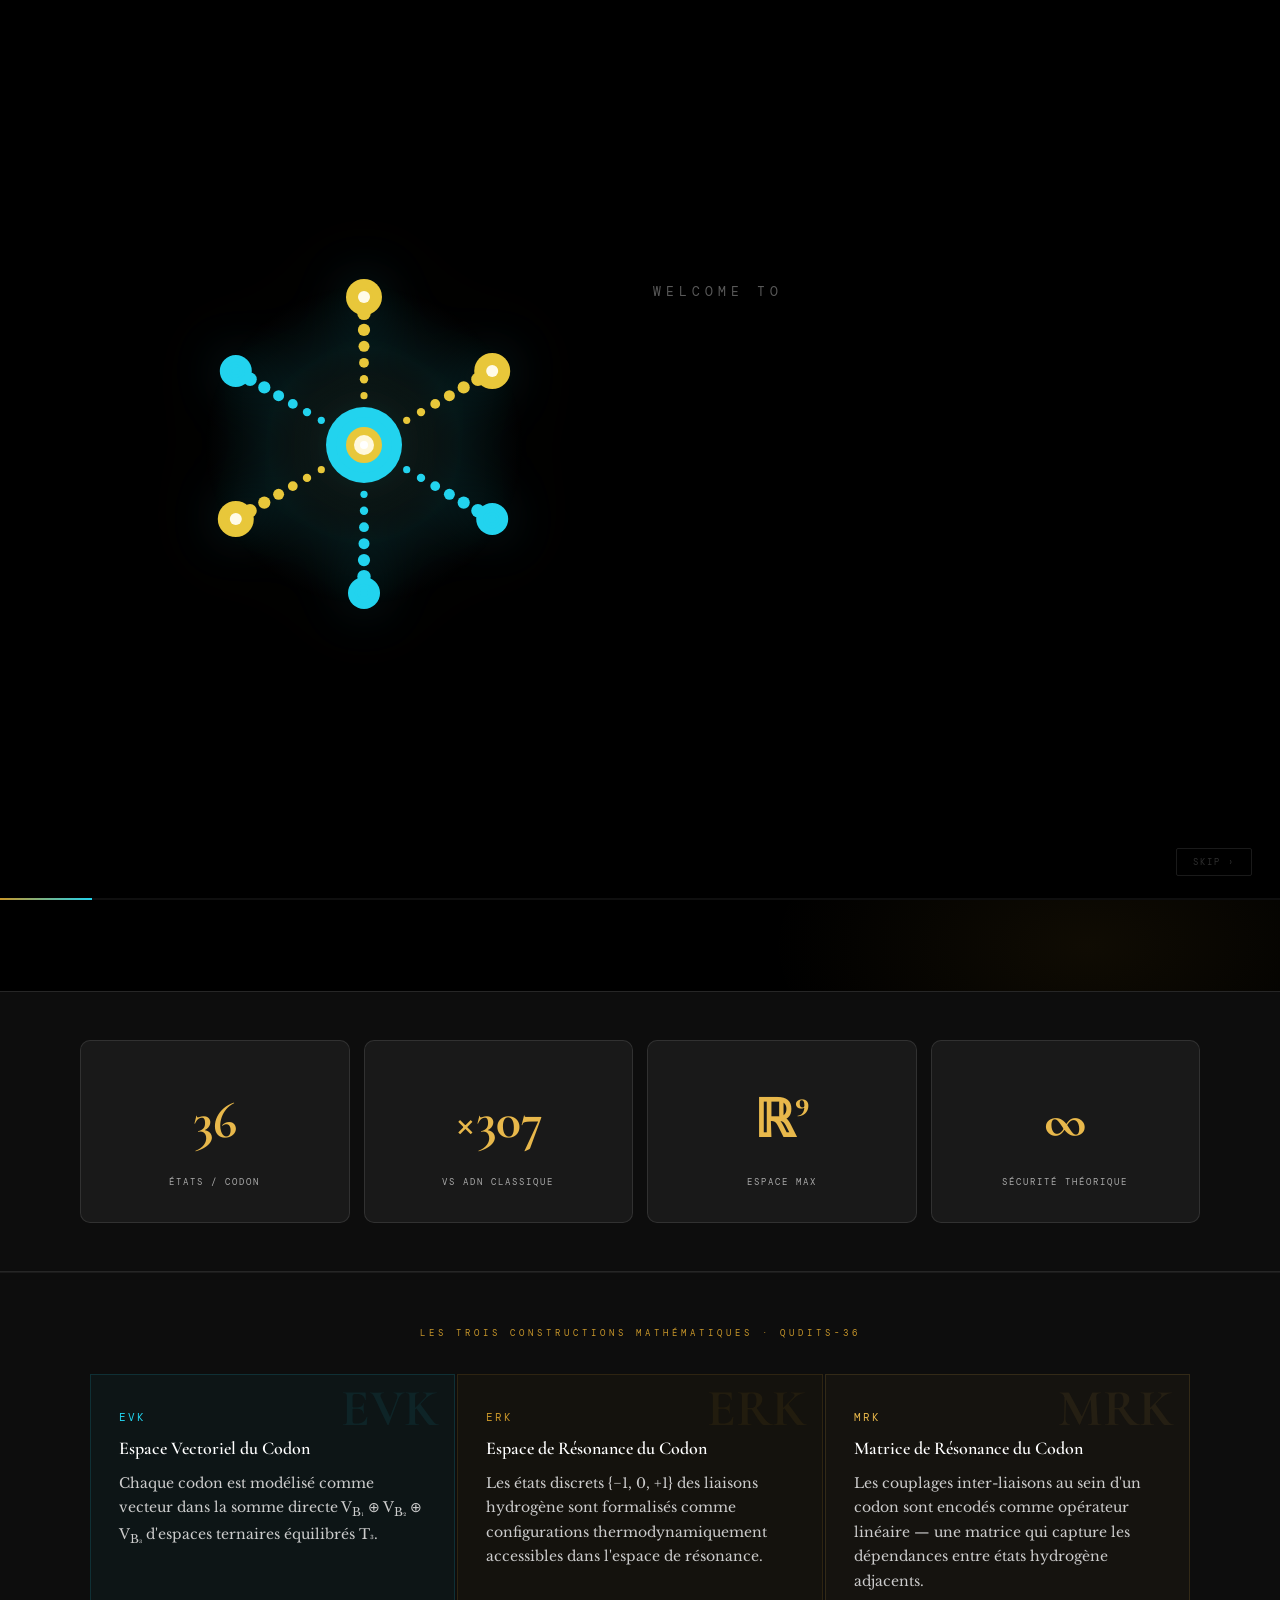
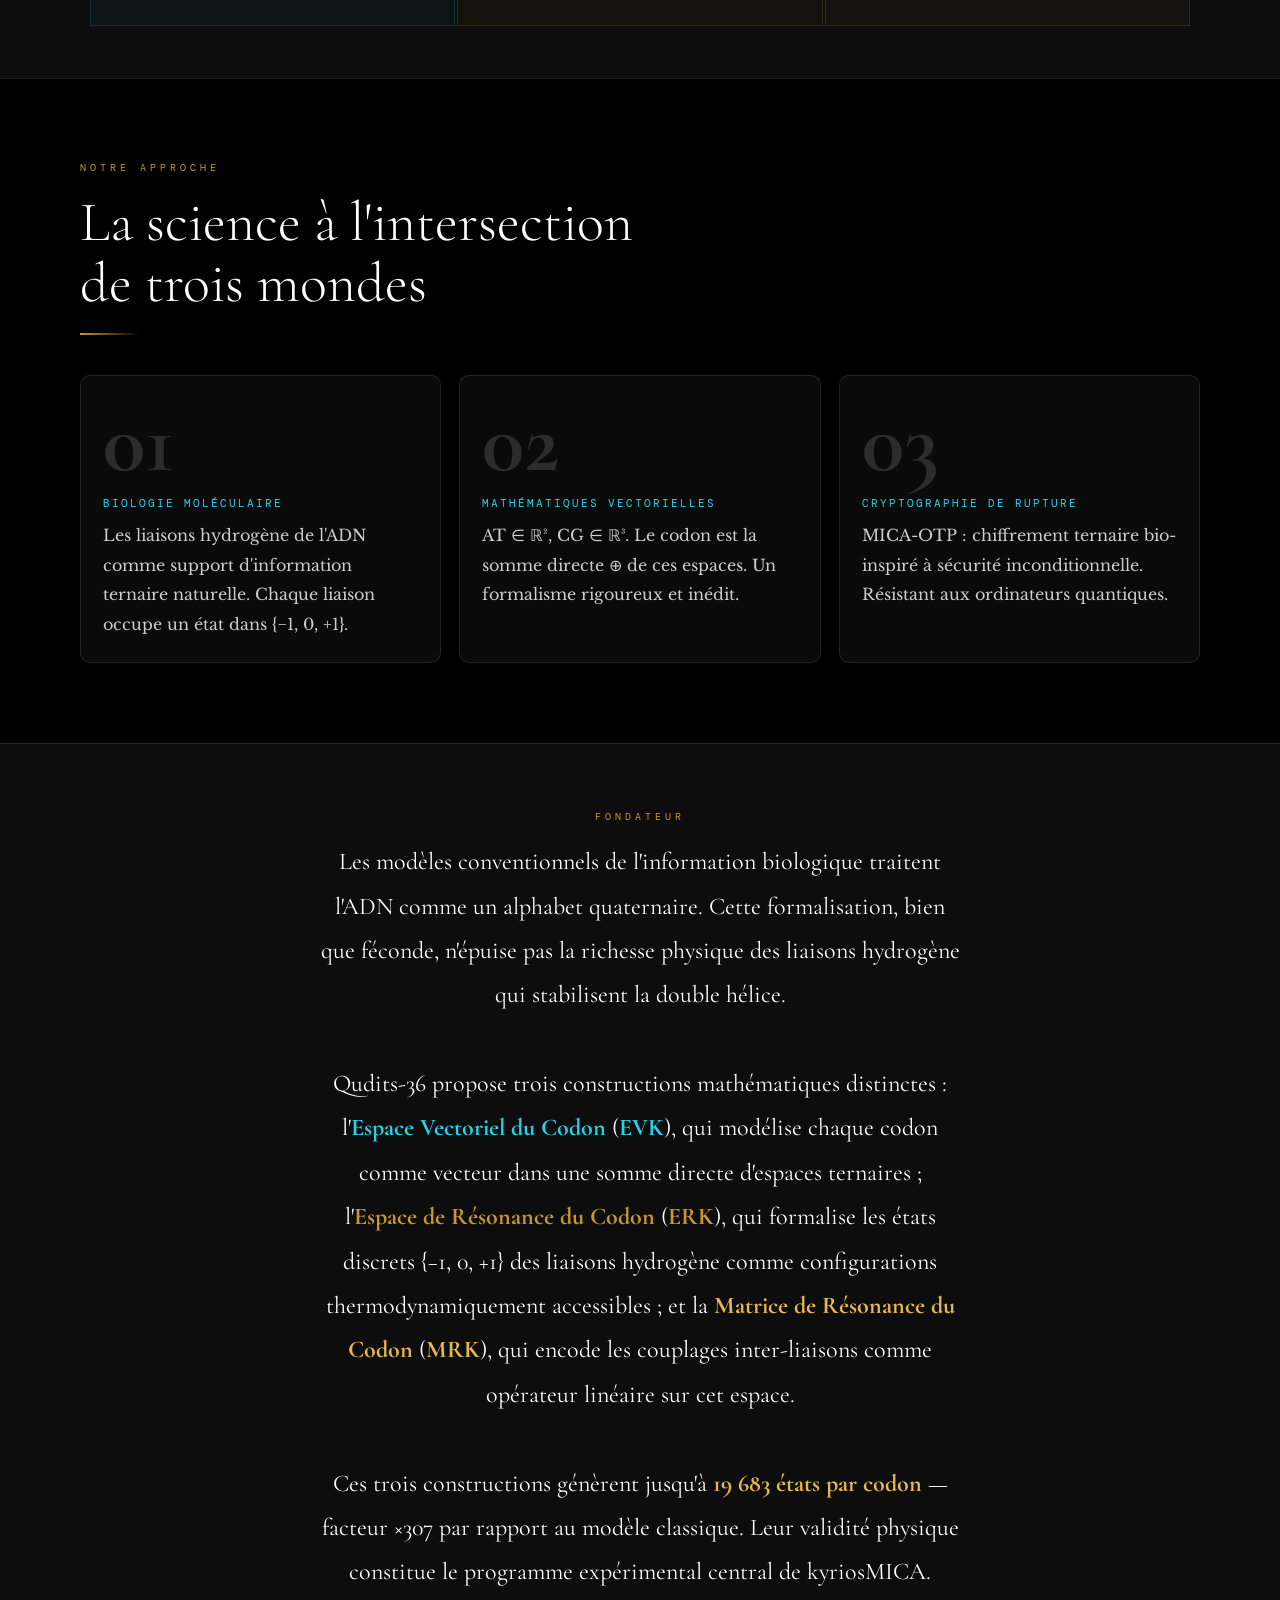
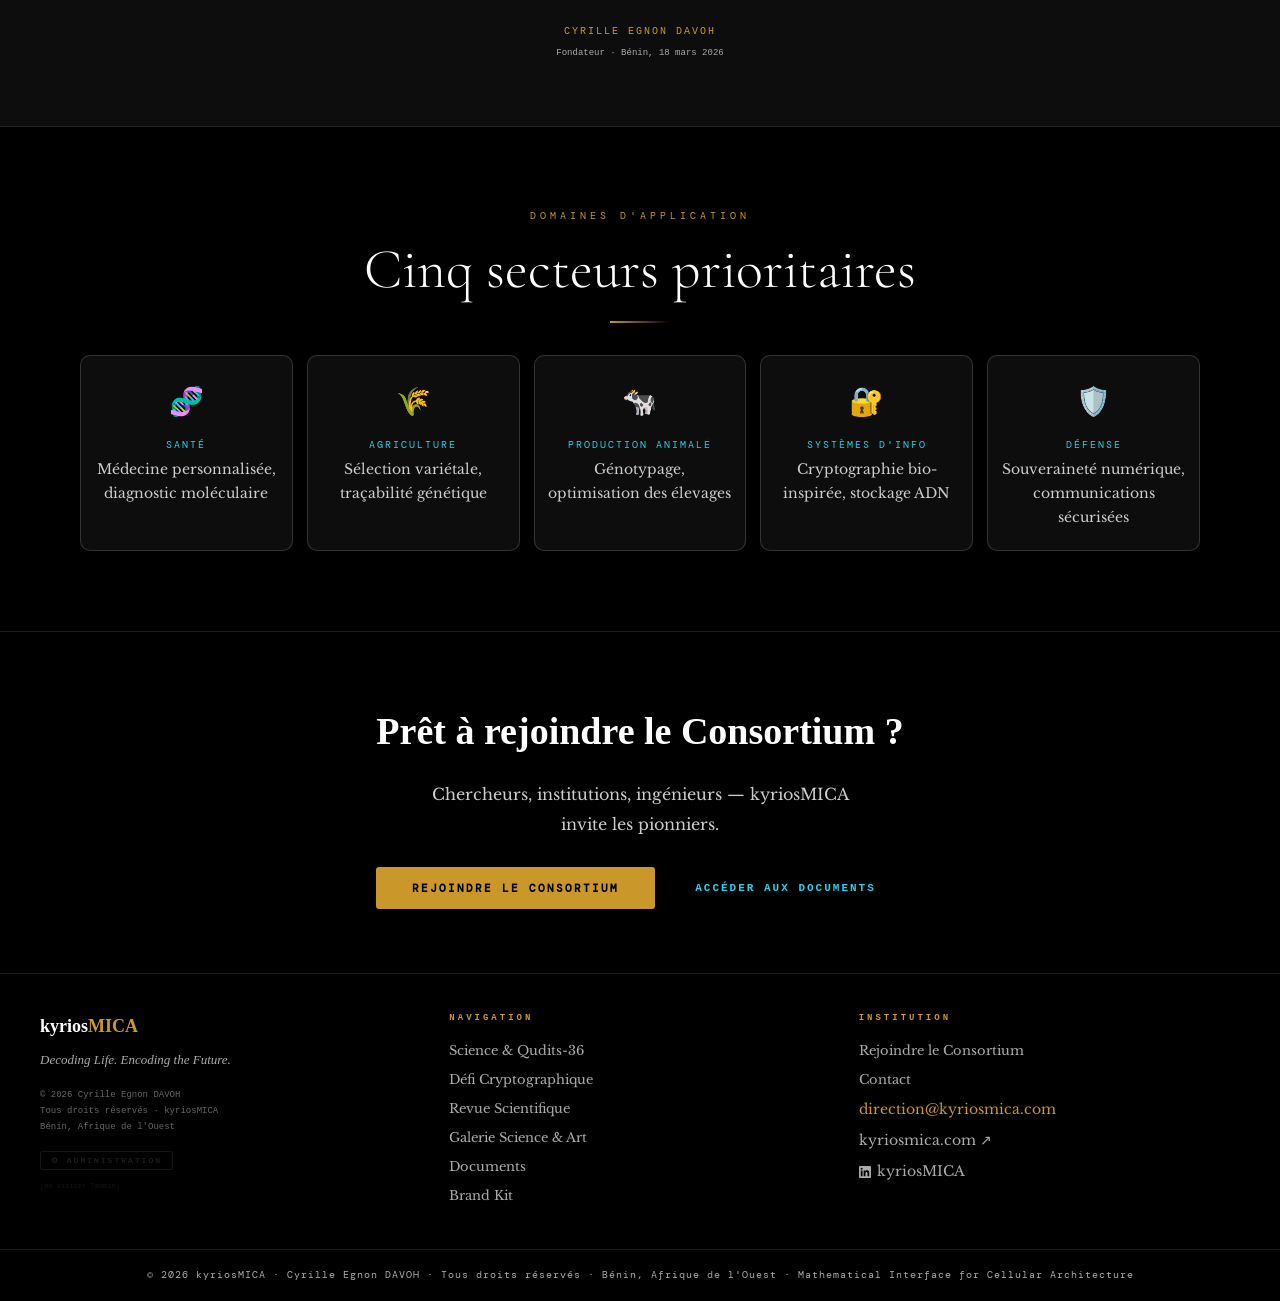
==== commit 6a1e9c28: "Add files via upload" ====
--- a/index.html
+++ b/index.html
@@ -2218,7 +2218,7 @@
       <h4 data-fr="Institution" data-en="Institution">Institution</h4>
       <a onclick="showPage('consortium')" data-fr="Rejoindre le Consortium" data-en="Join the Consortium">Rejoindre le Consortium</a>
       <a onclick="showPage('contact')" data-fr="Contact" data-en="Contact">Contact</a>
-      <a id="email-footer" href="mailto:&#100;&#105;&#114;&#101;&#99;&#116;&#105;&#111;&#110;&#64;&#107;&#121;&#114;&#105;&#111;&#115;&#109;&#105;&#99;&#97;&#46;&#99;&#111;&#109;" style="color:#C9972A;font-size:14px;text-decoration:none;transition:opacity .2s;" onmouseover="this.style.opacity='.7'" onmouseout="this.style.opacity='1'">&#100;&#105;&#114;&#101;&#99;&#116;&#105;&#111;&#110;&#64;&#107;&#121;&#114;&#105;&#111;&#115;&#109;&#105;&#99;&#97;&#46;&#99;&#111;&#109;</a>
+      <a id="email-footer" href="/cdn-cgi/l/email-protection#[base64]" style="color:#C9972A;font-size:14px;text-decoration:none;transition:opacity .2s;" onmouseover="this.style.opacity='.7'" onmouseout="this.style.opacity='1'">&#100;&#105;&#114;&#101;&#99;&#116;&#105;&#111;&#110;&#64;&#107;&#121;&#114;&#105;&#111;&#115;&#109;&#105;&#99;&#97;&#46;&#99;&#111;&#109;</a>
       <a href="https://kyriosmica.com" target="_blank" rel="noopener" style="color:#AAAAAA;font-size:14px;text-decoration:none;transition:color .2s;" onmouseover="this.style.color='#FFFFFF'" onmouseout="this.style.color='#AAAAAA'">kyriosmica.com ↗</a>
       <a href="https://www.linkedin.com/company/kyriosmica/" target="_blank" rel="noopener" style="color:#AAAAAA;font-size:14px;text-decoration:none;display:flex;align-items:center;gap:6px;transition:color .2s;margin-top:2px;" onmouseover="this.style.color='#0A66C2'" onmouseout="this.style.color='#AAAAAA'"><svg width="12" height="12" viewBox="0 0 24 24" fill="currentColor"><path d="M20.447 20.452h-3.554v-5.569c0-1.328-.027-3.037-1.852-3.037-1.853 0-2.136 1.445-2.136 2.939v5.667H9.351V9h3.414v1.561h.046c.477-.9 1.637-1.85 3.37-1.85 3.601 0 4.267 2.37 4.267 5.455v6.286zM5.337 7.433a2.062 2.062 0 0 1-2.063-2.065 2.064 2.064 0 1 1 2.063 2.065zm1.782 13.019H3.555V9h3.564v11.452zM22.225 0H1.771C.792 0 0 .774 0 1.729v20.542C0 23.227.792 24 1.771 24h20.451C23.2 24 24 23.227 24 22.271V1.729C24 .774 23.2 0 22.222 0h.003z"/></svg>kyriosMICA</a>
     </div>
@@ -2776,7 +2776,7 @@
       <div class="contact-info">
         <div class="contact-item">
           <div class="contact-item-label" data-fr="Email Officiel" data-en="Official Email">Email Officiel</div>
-          <div class="contact-item-val"><a id="email-contact" href="mailto:&#100;&#105;&#114;&#101;&#99;&#116;&#105;&#111;&#110;&#64;&#107;&#121;&#114;&#105;&#111;&#115;&#109;&#105;&#99;&#97;&#46;&#99;&#111;&#109;" style="color:#C9972A;text-decoration:none;font-family:'JetBrains Mono',monospace;font-size:15px;">&#100;&#105;&#114;&#101;&#99;&#116;&#105;&#111;&#110;&#64;&#107;&#121;&#114;&#105;&#111;&#115;&#109;&#105;&#99;&#97;&#46;&#99;&#111;&#109;</a></div>
+          <div class="contact-item-val"><a id="email-contact" href="/cdn-cgi/l/email-protection#[base64]" style="color:#C9972A;text-decoration:none;font-family:'JetBrains Mono',monospace;font-size:15px;">&#100;&#105;&#114;&#101;&#99;&#116;&#105;&#111;&#110;&#64;&#107;&#121;&#114;&#105;&#111;&#115;&#109;&#105;&#99;&#97;&#46;&#99;&#111;&#109;</a></div>
         </div>
         <div class="contact-item">
           <div class="contact-item-label" data-fr="Équipe" data-en="Team">Équipe</div>
@@ -2924,7 +2924,7 @@
 <!-- ══════════════════════════════════════════════════════
      JAVASCRIPT
 ══════════════════════════════════════════════════════ -->
-<script data-cfasync="false" src="/cdn-cgi/scripts/5c5dd728/cloudflare-static/email-decode.min.js"></script><script data-cfasync="false" src="/cdn-cgi/scripts/5c5dd728/cloudflare-static/email-decode.min.js"></script><script data-cfasync="false" src="/cdn-cgi/scripts/5c5dd728/cloudflare-static/email-decode.min.js"></script><script data-cfasync="false" src="/cdn-cgi/scripts/5c5dd728/cloudflare-static/email-decode.min.js"></script><script data-cfasync="false" src="/cdn-cgi/scripts/5c5dd728/cloudflare-static/email-decode.min.js"></script><script data-cfasync="false" src="/cdn-cgi/scripts/5c5dd728/cloudflare-static/email-decode.min.js"></script><script data-cfasync="false" src="/cdn-cgi/scripts/5c5dd728/cloudflare-static/email-decode.min.js"></script><script data-cfasync="false" src="/cdn-cgi/scripts/5c5dd728/cloudflare-static/email-decode.min.js"></script><script>
+<script data-cfasync="false" src="/cdn-cgi/scripts/5c5dd728/cloudflare-static/email-decode.min.js"></script><script data-cfasync="false" src="/cdn-cgi/scripts/5c5dd728/cloudflare-static/email-decode.min.js"></script><script data-cfasync="false" src="/cdn-cgi/scripts/5c5dd728/cloudflare-static/email-decode.min.js"></script><script data-cfasync="false" src="/cdn-cgi/scripts/5c5dd728/cloudflare-static/email-decode.min.js"></script><script data-cfasync="false" src="/cdn-cgi/scripts/5c5dd728/cloudflare-static/email-decode.min.js"></script><script data-cfasync="false" src="/cdn-cgi/scripts/5c5dd728/cloudflare-static/email-decode.min.js"></script><script data-cfasync="false" src="/cdn-cgi/scripts/5c5dd728/cloudflare-static/email-decode.min.js"></script><script data-cfasync="false" src="/cdn-cgi/scripts/5c5dd728/cloudflare-static/email-decode.min.js"></script><script data-cfasync="false" src="/cdn-cgi/scripts/5c5dd728/cloudflare-static/email-decode.min.js"></script><script>
 // ── STATE ────────────────────────────────────────────────────
 window._lang = 'fr';
 let pendingDoc = null;
@@ -3338,48 +3338,89 @@
 //  SUPER ADMIN — kyriosMICA · Contrôle Total
 // ════════════════════════════════════════════════════════════
 
-function simpleHash(s){let h=0;for(let i=0;i<s.length;i++)h=(Math.imul(31,h)+s.charCodeAt(i))|0;return h.toString(36);}
-const ADMIN_DEFAULT_HASH='c4ccc2c5';
-function getAdminHash(){return localStorage.getItem('km_admin_hash')||ADMIN_DEFAULT_HASH;}
-function isAdmin(){return sessionStorage.getItem('km_admin')==='1';}
-function updateAdminBtn(){const b=document.getElementById('admin-btn');if(b)b.classList.toggle('visible',isAdmin());}
-
-function adminResetHash(){
-  // Utility: call this if admin is locked out
-  localStorage.removeItem('km_admin_hash');
-  alert('Hash réinitialisé. Utilisez le mot de passe par défaut.');
-}
-
-function adminLogin(){
-  const pwd=document.getElementById('admin-pwd').value;
-  const err=document.getElementById('admin-login-err');
-    if(!pwd){
-    document.getElementById('admin-login-err').textContent='Mot de passe requis.';
-    return;
+// ════════════════════════════════════════════════════════════════
+//  ADMINISTRATION — Logique simplifiée et fiable
+//  Mot de passe : kyriosmica2026
+// ════════════════════════════════════════════════════════════════
+
+function simpleHash(str) {
+  let h = 0;
+  for (let i = 0; i < str.length; i++) {
+    h = (Math.imul(31, h) + str.charCodeAt(i)) | 0;
   }
-    // Try stored hash first, fallback to default if mismatch
-  const storedHash = localStorage.getItem('km_admin_hash');
-  const defaultHash = ADMIN_DEFAULT_HASH;
-  const isValid = simpleHash(pwd) === defaultHash ||
-                  (storedHash && simpleHash(pwd) === storedHash);
-  if(isValid){
-    sessionStorage.setItem('km_admin','1');
-    document.getElementById('admin-login').classList.remove('open');
-    document.getElementById('admin-panel').classList.add('open');
-    updateAdminBtn(); adminRenderAll();
-    document.getElementById('admin-pwd').value=''; err.textContent='';
-    adminLoadCurrentValues();
+  return (h >>> 0).toString(16);
+}
+
+const ADMIN_HASH = simpleHash('kyriosmica2026');
+
+function isAdmin()    { return sessionStorage.getItem('_km_adm') === '1'; }
+function setAdmin(v)  { v ? sessionStorage.setItem('_km_adm','1') : sessionStorage.removeItem('_km_adm'); }
+
+function openAdminLogin() {
+  const modal = document.getElementById('admin-login');
+  if (!modal) return;
+  modal.style.display = 'flex';
+  const inp = document.getElementById('admin-pwd');
+  if (inp) { inp.value = ''; inp.focus(); }
+  const err = document.getElementById('admin-login-err');
+  if (err) err.textContent = '';
+}
+
+function adminLogin() {
+  const inp = document.getElementById('admin-pwd');
+  const err = document.getElementById('admin-login-err');
+  if (!inp) return;
+  const pwd = inp.value;
+  if (!pwd) { if(err) err.textContent = 'Mot de passe requis.'; return; }
+  if (simpleHash(pwd) === ADMIN_HASH) {
+    setAdmin(true);
+    document.getElementById('admin-login').style.display = 'none';
+    const panel = document.getElementById('admin-panel');
+    if (panel) { panel.classList.add('open'); adminRenderAll(); adminApplyStoredSettings(); }
+    updateAdminBtn();
   } else {
-    err.textContent='Mot de passe incorrect';
-    document.getElementById('admin-pwd').value='';
+    if (err) err.textContent = 'Mot de passe incorrect.';
+    inp.value = '';
+    inp.focus();
   }
 }
 
-function openAdmin(){
-  if(isAdmin()){document.getElementById('admin-panel').classList.add('open');adminRenderAll();adminLoadCurrentValues();}
-  else{document.getElementById('admin-login').classList.add('open');setTimeout(()=>document.getElementById('admin-pwd').focus(),100);}
-}
-function closeAdmin(){document.getElementById('admin-panel').classList.remove('open');}
+function adminLogout() {
+  setAdmin(false);
+  const panel = document.getElementById('admin-panel');
+  if (panel) panel.classList.remove('open');
+  updateAdminBtn();
+}
+
+function openAdmin() {
+  if (isAdmin()) {
+    const panel = document.getElementById('admin-panel');
+    if (panel) { panel.classList.add('open'); adminRenderAll(); adminApplyStoredSettings(); }
+  } else {
+    openAdminLogin();
+  }
+}
+
+function updateAdminBtn() {
+  const b = document.getElementById('admin-btn');
+  if (b) b.classList.toggle('visible', isAdmin());
+}
+
+document.addEventListener('DOMContentLoaded', function() {
+  updateAdminBtn();
+  if (isAdmin()) { adminRenderAll(); adminApplyStoredSettings(); }
+  if (window.location.search.includes('admin')) { openAdminLogin(); }
+  let clicks = 0, timer = null;
+  function handleLogoClick() {
+    clicks++;
+    clearTimeout(timer);
+    timer = setTimeout(function() { clicks = 0; }, 600);
+    if (clicks >= 3) { clicks = 0; openAdmin(); }
+  }
+  document.querySelectorAll('.nav-logo, .nav-logo-text').forEach(function(el) {
+    el.addEventListener('click', handleLogoClick);
+  });
+});
 
 // Triple-clic logo
 let _ac=0,_at=null;
@@ -3694,15 +3735,26 @@
 
 // ── MOT DE PASSE ─────────────────────────────────────────────
 function adminChangePwd(){
-  const cur=document.getElementById('pwd-current').value;
-  const nw=document.getElementById('pwd-new').value;
-  const cf=document.getElementById('pwd-confirm').value;
-  if(simpleHash(cur)!==getAdminHash()){showNotif('Mot de passe actuel incorrect');return;}
-  if(!nw||nw.length<6){showNotif('Minimum 6 caractères');return;}
-  if(nw!==cf){showNotif('Confirmation incorrecte');return;}
-  localStorage.setItem('km_admin_hash',simpleHash(nw));
-  ['pwd-current','pwd-new','pwd-confirm'].forEach(id=>{document.getElementById(id).value='';});
-  showNotif('✓ Mot de passe modifié');
+  const cur = document.getElementById('pwd-current')?.value || '';
+  const nw  = document.getElementById('pwd-new')?.value || '';
+  const cf  = document.getElementById('pwd-confirm')?.value || '';
+  if (simpleHash(cur) !== ADMIN_HASH) {
+    showNotif('Mot de passe actuel incorrect'); return;
+  }
+  if (!nw || nw.length < 6) {
+    showNotif('Minimum 6 caractères'); return;
+  }
+  if (nw !== cf) {
+    showNotif('Confirmation incorrecte'); return;
+  }
+  // Note: password change on static HTML only persists in localStorage
+  // It does NOT modify the source file — the default remains kyriosmica2026
+  localStorage.setItem('km_admin_hash', simpleHash(nw));
+  showNotif('✓ Mot de passe mis à jour pour cette session (localStorage).');
+  ['pwd-current','pwd-new','pwd-confirm'].forEach(id => {
+    const el = document.getElementById(id);
+    if (el) el.value = '';
+  });
 }
 
 // ── EXPORT / IMPORT / RESET ──────────────────────────────────
@@ -3917,14 +3969,6 @@
           <div class="admin-color-item"><span class="admin-color-label">Cyan</span><input type="color" class="admin-color-input" id="col-cyan2" value="#22D3EE"/></div>
           <div class="admin-color-item"><span class="admin-color-label">Fond</span><input type="color" class="admin-color-input" id="col-bg" value="#000000"/></div>
           <div class="admin-color-item"><span class="admin-color-label">Texte</span><input type="color" class="admin-color-input" id="col-text" value="#CCCCCC"/></div>
-          <div class="admin-color-item"><span class="admin-color-label">Surface</span><input type="color" class="admin-color-input" id="col-surface" value="#0D0D0D"/></div>
-        </div>
-        <div style="display:flex;gap:10px;flex-wrap:wrap;">
-          <button class="admin-apply-btn" onclick="adminApplyColors()">Appliquer →</button>
-          <button class="admin-reset-btn" onclick="adminResetColors()">Réinitialiser</button>
-        </div>
-      </div>
-    </div>
-
+          <div class="admin-color-item"><span class="admin-colo
 </body>
 </html>
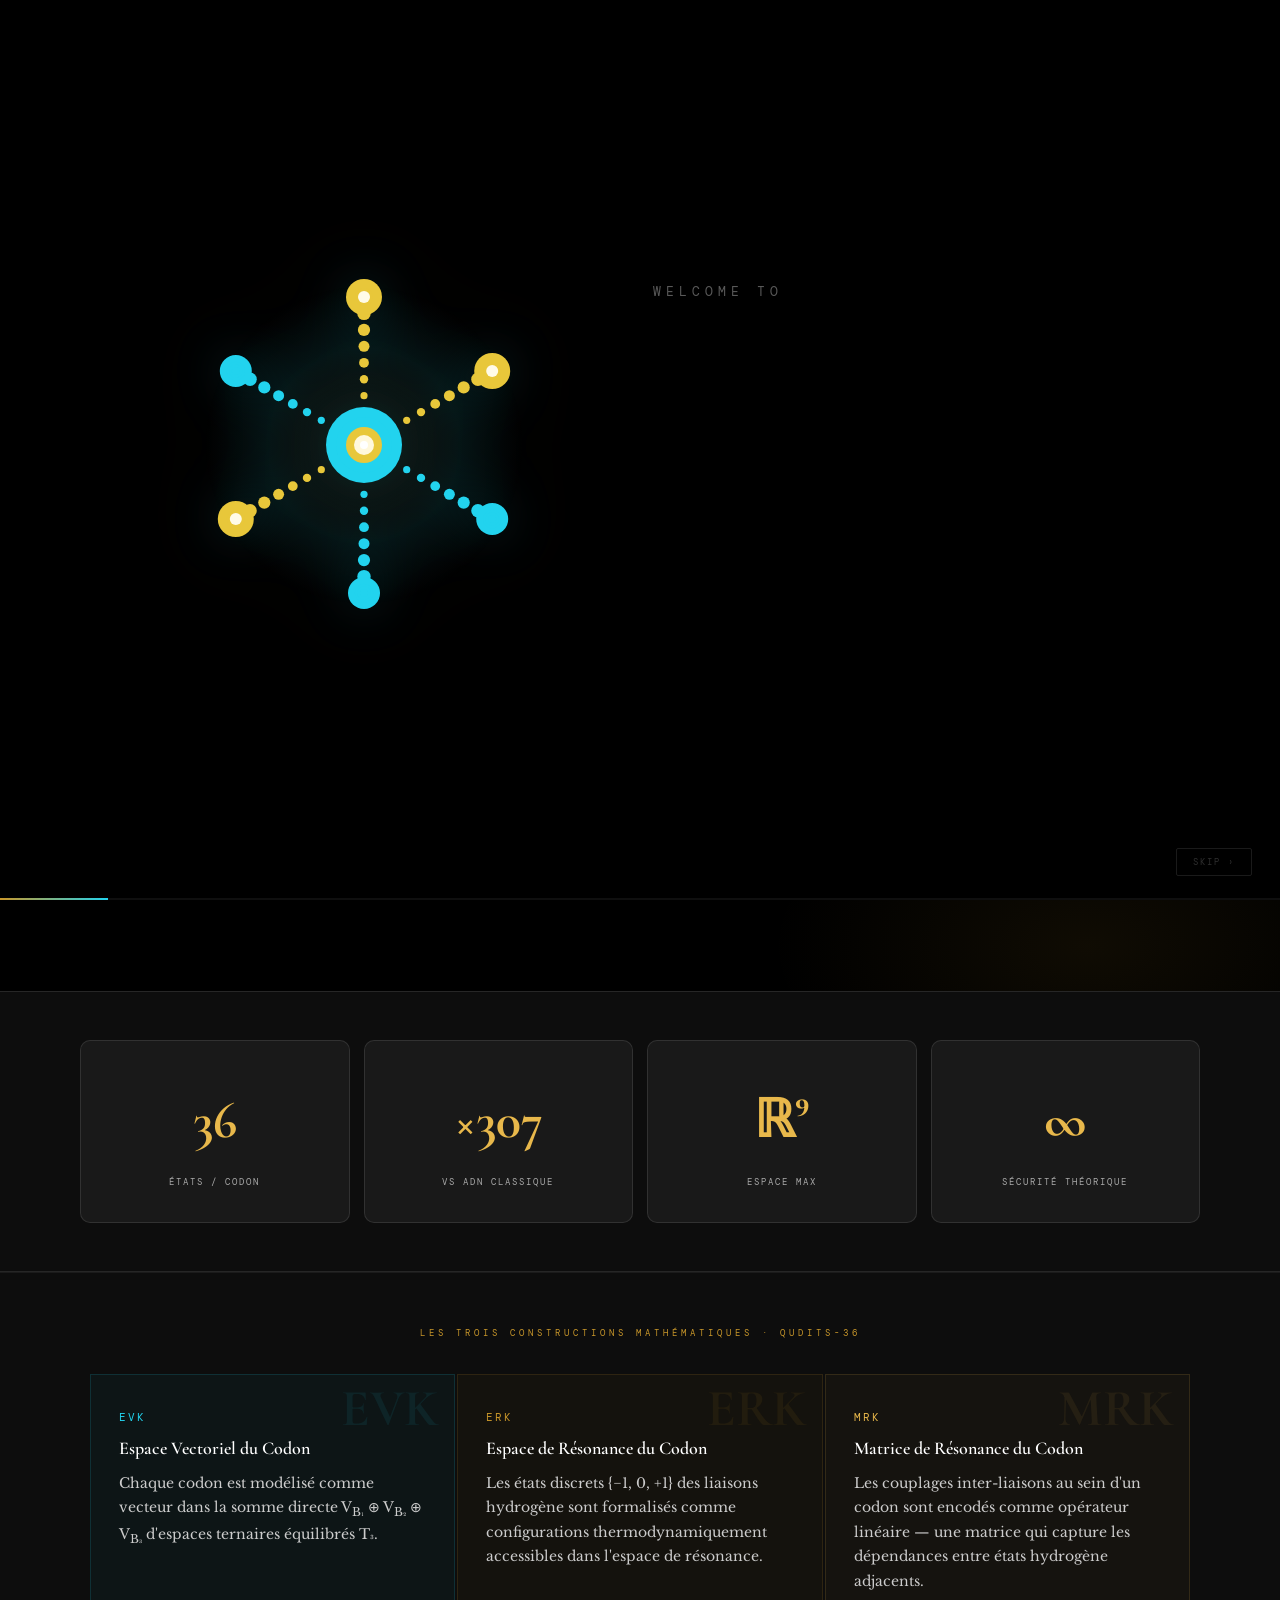
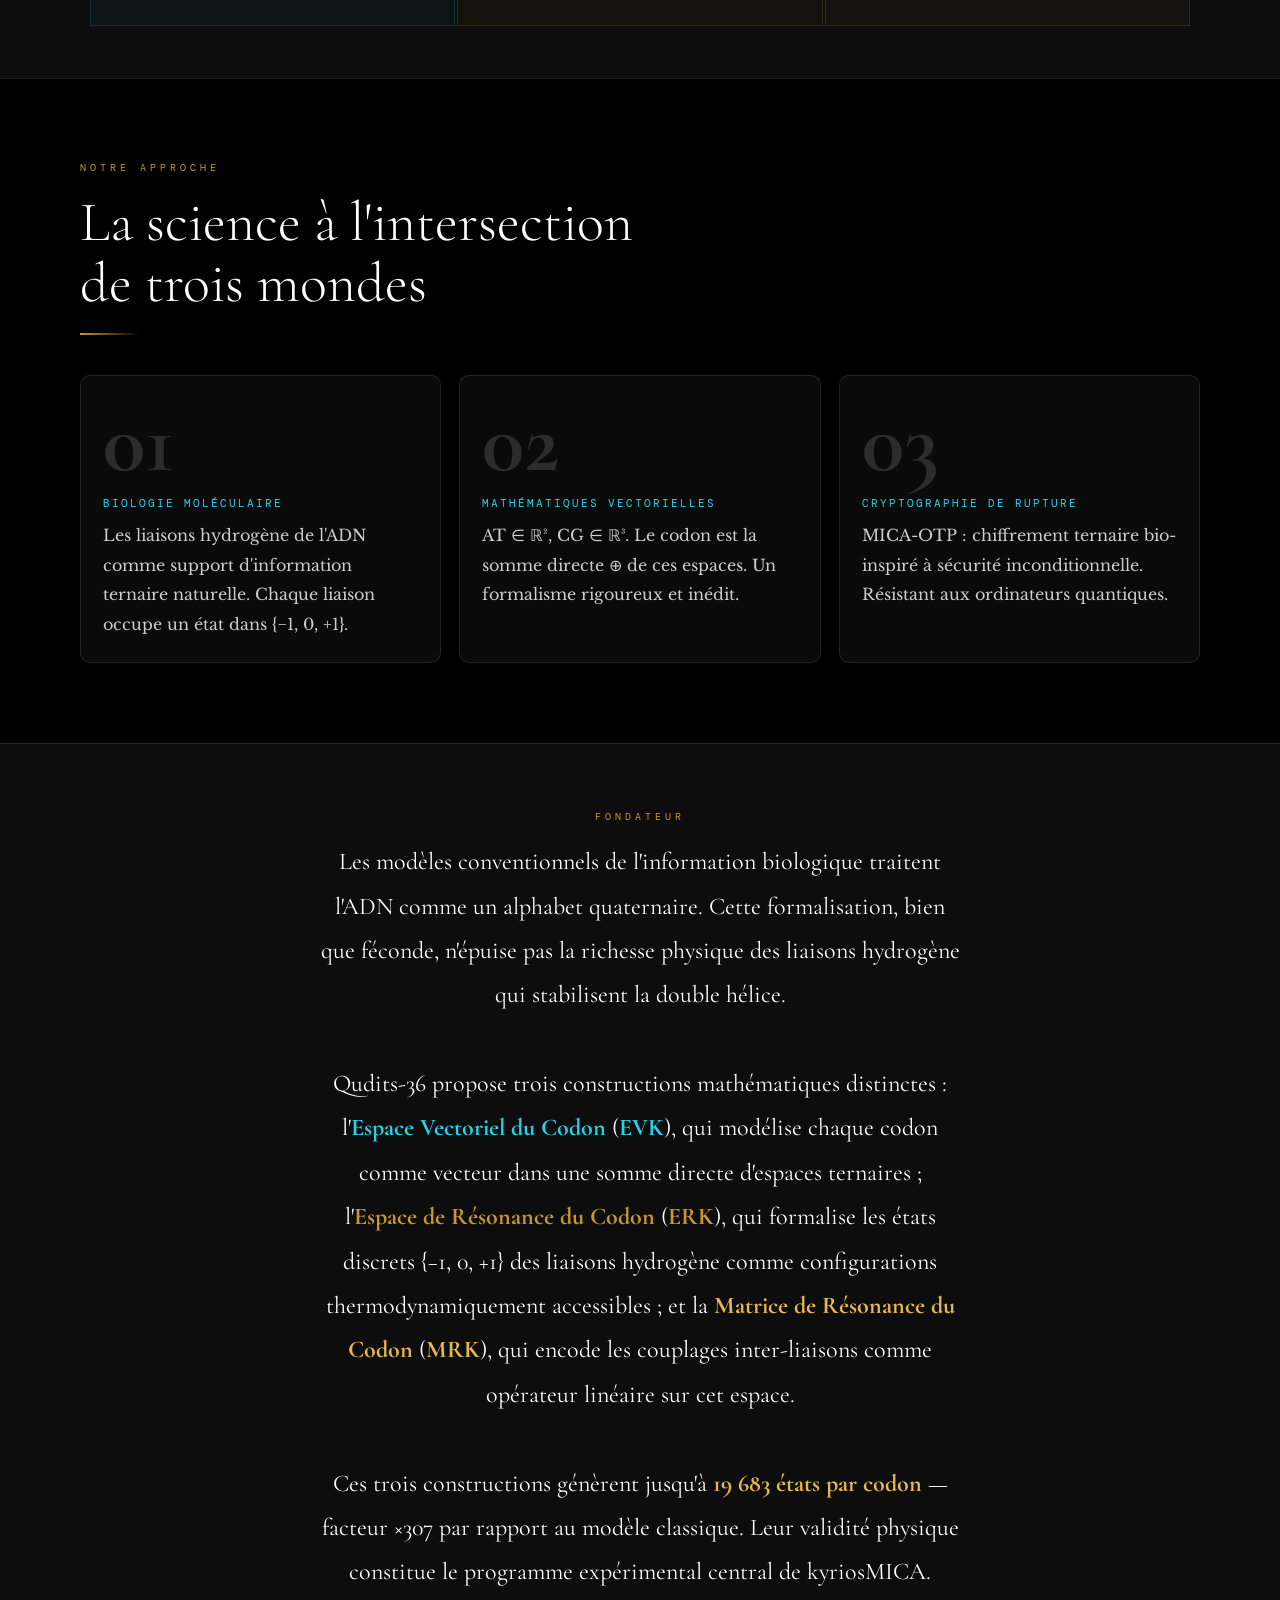
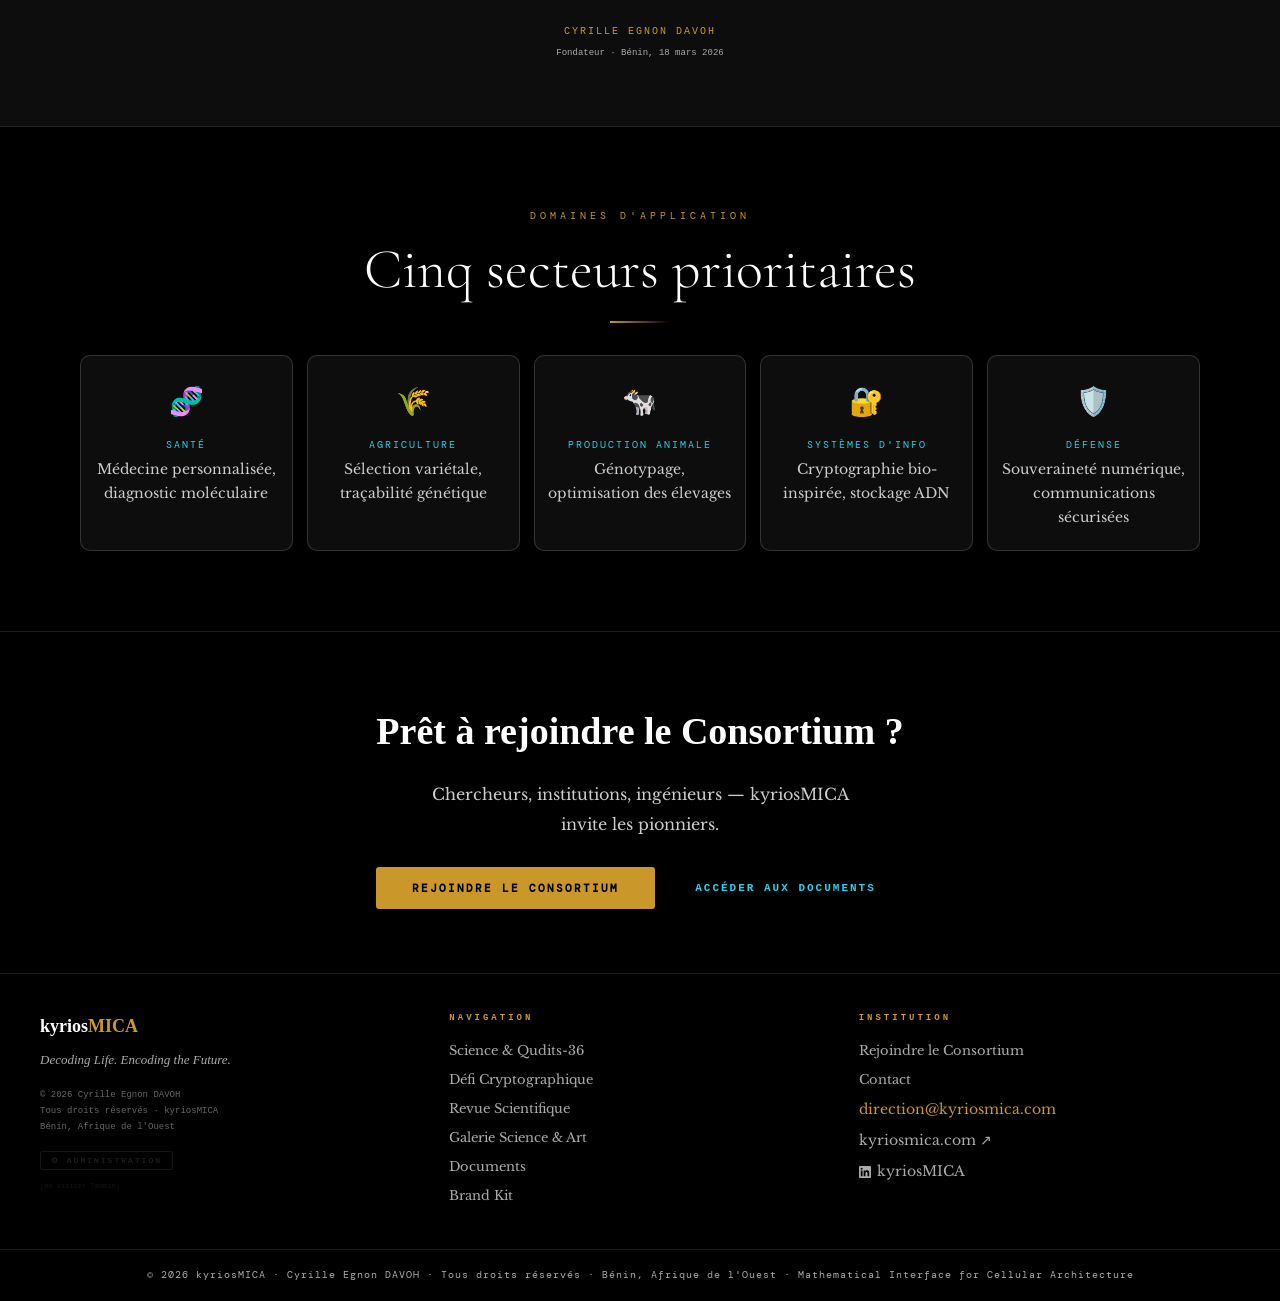
==== commit 57f9a883: "Add files via upload" ====
--- a/index.html
+++ b/index.html
@@ -2218,7 +2218,7 @@
       <h4 data-fr="Institution" data-en="Institution">Institution</h4>
       <a onclick="showPage('consortium')" data-fr="Rejoindre le Consortium" data-en="Join the Consortium">Rejoindre le Consortium</a>
       <a onclick="showPage('contact')" data-fr="Contact" data-en="Contact">Contact</a>
-      <a id="email-footer" href="/cdn-cgi/l/email-protection#[base64]" style="color:#C9972A;font-size:14px;text-decoration:none;transition:opacity .2s;" onmouseover="this.style.opacity='.7'" onmouseout="this.style.opacity='1'">&#100;&#105;&#114;&#101;&#99;&#116;&#105;&#111;&#110;&#64;&#107;&#121;&#114;&#105;&#111;&#115;&#109;&#105;&#99;&#97;&#46;&#99;&#111;&#109;</a>
+      <a id="email-footer" href="#" onclick="(function(){var m='direction'+'@'+'kyriosmica.com';window.location.href='mailto:'+m;})();return false;" style="color:#C9972A;font-size:14px;text-decoration:none;transition:opacity .2s;" onmouseover="this.style.opacity='.7'" onmouseout="this.style.opacity='1'">&#100;&#105;&#114;&#101;&#99;&#116;&#105;&#111;&#110;&#64;&#107;&#121;&#114;&#105;&#111;&#115;&#109;&#105;&#99;&#97;&#46;&#99;&#111;&#109;</a>
       <a href="https://kyriosmica.com" target="_blank" rel="noopener" style="color:#AAAAAA;font-size:14px;text-decoration:none;transition:color .2s;" onmouseover="this.style.color='#FFFFFF'" onmouseout="this.style.color='#AAAAAA'">kyriosmica.com ↗</a>
       <a href="https://www.linkedin.com/company/kyriosmica/" target="_blank" rel="noopener" style="color:#AAAAAA;font-size:14px;text-decoration:none;display:flex;align-items:center;gap:6px;transition:color .2s;margin-top:2px;" onmouseover="this.style.color='#0A66C2'" onmouseout="this.style.color='#AAAAAA'"><svg width="12" height="12" viewBox="0 0 24 24" fill="currentColor"><path d="M20.447 20.452h-3.554v-5.569c0-1.328-.027-3.037-1.852-3.037-1.853 0-2.136 1.445-2.136 2.939v5.667H9.351V9h3.414v1.561h.046c.477-.9 1.637-1.85 3.37-1.85 3.601 0 4.267 2.37 4.267 5.455v6.286zM5.337 7.433a2.062 2.062 0 0 1-2.063-2.065 2.064 2.064 0 1 1 2.063 2.065zm1.782 13.019H3.555V9h3.564v11.452zM22.225 0H1.771C.792 0 0 .774 0 1.729v20.542C0 23.227.792 24 1.771 24h20.451C23.2 24 24 23.227 24 22.271V1.729C24 .774 23.2 0 22.222 0h.003z"/></svg>kyriosMICA</a>
     </div>
@@ -2776,7 +2776,7 @@
       <div class="contact-info">
         <div class="contact-item">
           <div class="contact-item-label" data-fr="Email Officiel" data-en="Official Email">Email Officiel</div>
-          <div class="contact-item-val"><a id="email-contact" href="/cdn-cgi/l/email-protection#[base64]" style="color:#C9972A;text-decoration:none;font-family:'JetBrains Mono',monospace;font-size:15px;">&#100;&#105;&#114;&#101;&#99;&#116;&#105;&#111;&#110;&#64;&#107;&#121;&#114;&#105;&#111;&#115;&#109;&#105;&#99;&#97;&#46;&#99;&#111;&#109;</a></div>
+          <div class="contact-item-val"><a id="email-contact" href="#" onclick="(function(){var m='direction'+'@'+'kyriosmica.com';window.location.href='mailto:'+m;})();return false;" style="color:#C9972A;text-decoration:none;font-family:'JetBrains Mono',monospace;font-size:15px;">&#100;&#105;&#114;&#101;&#99;&#116;&#105;&#111;&#110;&#64;&#107;&#121;&#114;&#105;&#111;&#115;&#109;&#105;&#99;&#97;&#46;&#99;&#111;&#109;</a></div>
         </div>
         <div class="contact-item">
           <div class="contact-item-label" data-fr="Équipe" data-en="Team">Équipe</div>
@@ -2924,7 +2924,7 @@
 <!-- ══════════════════════════════════════════════════════
      JAVASCRIPT
 ══════════════════════════════════════════════════════ -->
-<script data-cfasync="false" src="/cdn-cgi/scripts/5c5dd728/cloudflare-static/email-decode.min.js"></script><script data-cfasync="false" src="/cdn-cgi/scripts/5c5dd728/cloudflare-static/email-decode.min.js"></script><script data-cfasync="false" src="/cdn-cgi/scripts/5c5dd728/cloudflare-static/email-decode.min.js"></script><script data-cfasync="false" src="/cdn-cgi/scripts/5c5dd728/cloudflare-static/email-decode.min.js"></script><script data-cfasync="false" src="/cdn-cgi/scripts/5c5dd728/cloudflare-static/email-decode.min.js"></script><script data-cfasync="false" src="/cdn-cgi/scripts/5c5dd728/cloudflare-static/email-decode.min.js"></script><script data-cfasync="false" src="/cdn-cgi/scripts/5c5dd728/cloudflare-static/email-decode.min.js"></script><script data-cfasync="false" src="/cdn-cgi/scripts/5c5dd728/cloudflare-static/email-decode.min.js"></script><script data-cfasync="false" src="/cdn-cgi/scripts/5c5dd728/cloudflare-static/email-decode.min.js"></script><script>
+<script>
 // ── STATE ────────────────────────────────────────────────────
 window._lang = 'fr';
 let pendingDoc = null;
@@ -3385,6 +3385,8 @@
   }
 }
 
+function closeAdmin() { adminLogout(); }
+
 function adminLogout() {
   setAdmin(false);
   const panel = document.getElementById('admin-panel');
@@ -3540,6 +3542,43 @@
 }
 
 // ── ARTICLES ────────────────────────────────────────────────
+function adminEditArticle(id){
+  var arts=getArticles(),a=arts.find(function(x){return x.id===id;});
+  if(!a)return;
+  document.getElementById('art-title-fr').value=a.titleFr||'';
+  document.getElementById('art-title-en').value=a.titleEn||'';
+  document.getElementById('art-tag-fr').value=a.tagFr||'';
+  document.getElementById('art-emoji').value=a.emoji||'\u{1F9EC}';
+  document.getElementById('art-status').value=a.status||'pub';
+  document.getElementById('art-excerpt-fr').value=a.excerpt||'';
+  document.getElementById('art-body-fr').value=a.body||'';
+  var btn=document.querySelector('#admin-publications .admin-save');
+  if(btn){btn.textContent='METTRE A JOUR';btn.onclick=function(){adminUpdateArticle(id);}; }
+  showNotif('Article charge - modifiez et cliquez METTRE A JOUR');
+}
+
+function adminUpdateArticle(id){
+  var tf=(document.getElementById('art-title-fr').value||'').trim();
+  if(!tf){showNotif('Titre requis');return;}
+  var arts=getArticles(),idx=arts.findIndex(function(x){return x.id===id;});
+  if(idx<0){showNotif('Article introuvable');return;}
+  arts[idx]=Object.assign({},arts[idx],{
+    titleFr:tf,
+    titleEn:(document.getElementById('art-title-en').value||'').trim()||tf,
+    tagFr:(document.getElementById('art-tag-fr').value||'').trim(),
+    emoji:document.getElementById('art-emoji').value,
+    status:document.getElementById('art-status').value,
+    excerpt:(document.getElementById('art-excerpt-fr').value||'').trim(),
+    body:(document.getElementById('art-body-fr').value||'').trim(),
+  });
+  saveArticles(arts);
+  adminRenderArticles();injectDynamicArticles();
+  ['art-title-fr','art-title-en','art-tag-fr','art-excerpt-fr','art-body-fr'].forEach(function(fid){document.getElementById(fid).value='';});
+  var btn=document.querySelector('#admin-publications .admin-save');
+  if(btn){btn.textContent='PUBLIER';btn.onclick=adminAddArticle;}
+  showNotif('Article mis a jour.');
+}
+
 function adminAddArticle(){
   const tf=document.getElementById('art-title-fr').value.trim();
   const te=document.getElementById('art-title-en').value.trim();
@@ -3579,7 +3618,7 @@
         <div class="admin-item-meta">${a.tagFr} · ${new Date(a.date).toLocaleDateString('fr')}</div>
       </div>
       <div class="admin-item-actions">
-        <button class="admin-btn-del" onclick="adminDeleteArticle(${a.id})">Supprimer</button>
+        <button class="admin-btn-edit" onclick="adminEditArticle(${a.id})" style="margin-right:4px;">&#9999; Modifier</button><button class="admin-btn-del" onclick="adminDeleteArticle(${a.id})">Supprimer</button>
       </div>
     </div>`).join('');
 }
@@ -3606,6 +3645,19 @@
 }
 
 // ── GALERIE ─────────────────────────────────────────────────
+function adminLoadLocalFile(input){
+  var file=input.files[0]; if(!file)return;
+  if(file.size>2097152){showNotif('Max 2MB — utilisez Imgur ou Cloudinary pour les grandes images');return;}
+  var reader=new FileReader();
+  reader.onload=function(e){
+    document.getElementById('gal-url').value=e.target.result;
+    var p=document.getElementById('gal-img-preview');
+    if(p){p.src=e.target.result;p.style.display='block';}
+    showNotif('Image chargee. Remplissez le titre puis Ajouter.');
+  };
+  reader.readAsDataURL(file);
+}
+
 function adminPreviewImg(){
   const url=document.getElementById('gal-url').value.trim();
   const prev=document.getElementById('gal-img-preview');
@@ -3931,12 +3983,18 @@
           <input class="admin-input" id="gal-title-en" placeholder="Title (English)"/>
         </div>
         <input class="admin-input" id="gal-subtitle" placeholder="Sous-titre"/>
-        <span class="admin-text-lbl">URL image (Imgur, Cloudinary, GitHub raw...)</span>
+        <span class="admin-text-lbl">Image — URL ou fichier local</span>
         <div class="admin-image-url-wrap">
           <input class="admin-input" id="gal-url" placeholder="https://..." style="margin-bottom:0;"/>
           <button class="admin-apply-btn" style="margin:0;white-space:nowrap;" onclick="adminPreviewImg()">Prévisualiser</button>
         </div>
         <img id="gal-img-preview" style="display:none;max-height:80px;margin-top:8px;border-radius:4px;border:1px solid rgba(255,255,255,.1);"/>
+        <div style="margin-top:8px;">
+          <label style="cursor:pointer;font-family:'JetBrains Mono',monospace;font-size:10px;letter-spacing:1px;color:rgba(255,255,255,.5);background:rgba(255,255,255,.06);border:1px solid rgba(255,255,255,.15);border-radius:3px;padding:5px 12px;display:inline-block;">
+            Charger depuis mon appareil
+            <input type="file" id="gal-file-input" accept="image/*,video/*" style="display:none;" onchange="adminLoadLocalFile(this)"/>
+          </label>
+        </div>
         <div class="admin-form-row" style="margin-top:10px;">
           <input class="admin-input" id="gal-bg" placeholder="Fond (ex: #0A0F1E)" style="margin-bottom:0;"/>
           <select class="admin-select" id="gal-type">
@@ -3969,6 +4027,44 @@
           <div class="admin-color-item"><span class="admin-color-label">Cyan</span><input type="color" class="admin-color-input" id="col-cyan2" value="#22D3EE"/></div>
           <div class="admin-color-item"><span class="admin-color-label">Fond</span><input type="color" class="admin-color-input" id="col-bg" value="#000000"/></div>
           <div class="admin-color-item"><span class="admin-color-label">Texte</span><input type="color" class="admin-color-input" id="col-text" value="#CCCCCC"/></div>
-          <div class="admin-color-item"><span class="admin-colo
+          <div class="admin-color-item"><span class="admin-color-label">Or</span><input type="color" class="admin-color-input" id="col-gold" value="#C9972A"/></div>
+          <div class="admin-color-item"><span class="admin-color-label">Cyan</span><input type="color" class="admin-color-input" id="col-cyan" value="#22D3EE"/></div>
+        </div>
+        <div style="display:flex;gap:8px;margin-top:12px;">
+          <button class="admin-apply-btn" onclick="adminApplyColors()">Appliquer</button>
+          <button class="admin-reset-btn" onclick="adminResetColors()">Réinitialiser</button>
+        </div>
+      </div>
+    </div>
+    <!-- PARAMETRES -->
+    <div class="admin-section" id="admin-settings">
+      <div class="admin-section-title">Paramètres</div>
+      <div class="admin-section-desc">CONFIGURATION SYSTÈME</div>
+      <div class="admin-add-form">
+        <div class="admin-form-title">Mot de Passe Admin</div>
+        <input class="admin-input" id="pwd-current" type="password" placeholder="Mot de passe actuel"/>
+        <input class="admin-input" id="pwd-new" type="password" placeholder="Nouveau (min 6 car.)"/>
+        <input class="admin-input" id="pwd-confirm" type="password" placeholder="Confirmer"/>
+        <div style="font-size:10px;color:rgba(255,255,255,.3);margin-bottom:8px;">Note : persiste dans ce navigateur uniquement. Source reste <strong>kyriosmica2026</strong>.</div>
+        <button class="admin-save" onclick="adminChangePwd()">CHANGER</button>
+      </div>
+      <div class="admin-add-form" style="margin-top:14px;">
+        <div class="admin-form-title">Export / Import</div>
+        <div style="display:flex;gap:8px;flex-wrap:wrap;margin-top:6px;">
+          <button class="admin-save" onclick="adminExport()">Export JSON</button>
+          <label class="admin-apply-btn" style="cursor:pointer;margin:0;">Import JSON<input type="file" accept=".json" style="display:none;" onchange="adminImport(this)"/></label>
+        </div>
+      </div>
+      <div class="admin-add-form" style="margin-top:14px;">
+        <div class="admin-form-title">Informations</div>
+        <div style="font-family:'JetBrains Mono',monospace;font-size:10px;color:rgba(255,255,255,.4);line-height:2;">
+          Articles : <span id="info-articles" style="color:#22D3EE;">—</span><br/>
+          Galerie : <span id="info-gallery" style="color:#22D3EE;">—</span>
+        </div>
+        <button class="admin-reset-btn" onclick="adminReset()" style="margin-top:10px;background:rgba(239,68,68,.1);border-color:rgba(239,68,68,.3);color:#EF4444;">Réinitialiser tout</button>
+      </div>
+    </div>
+  </div>
+</div>
 </body>
 </html>
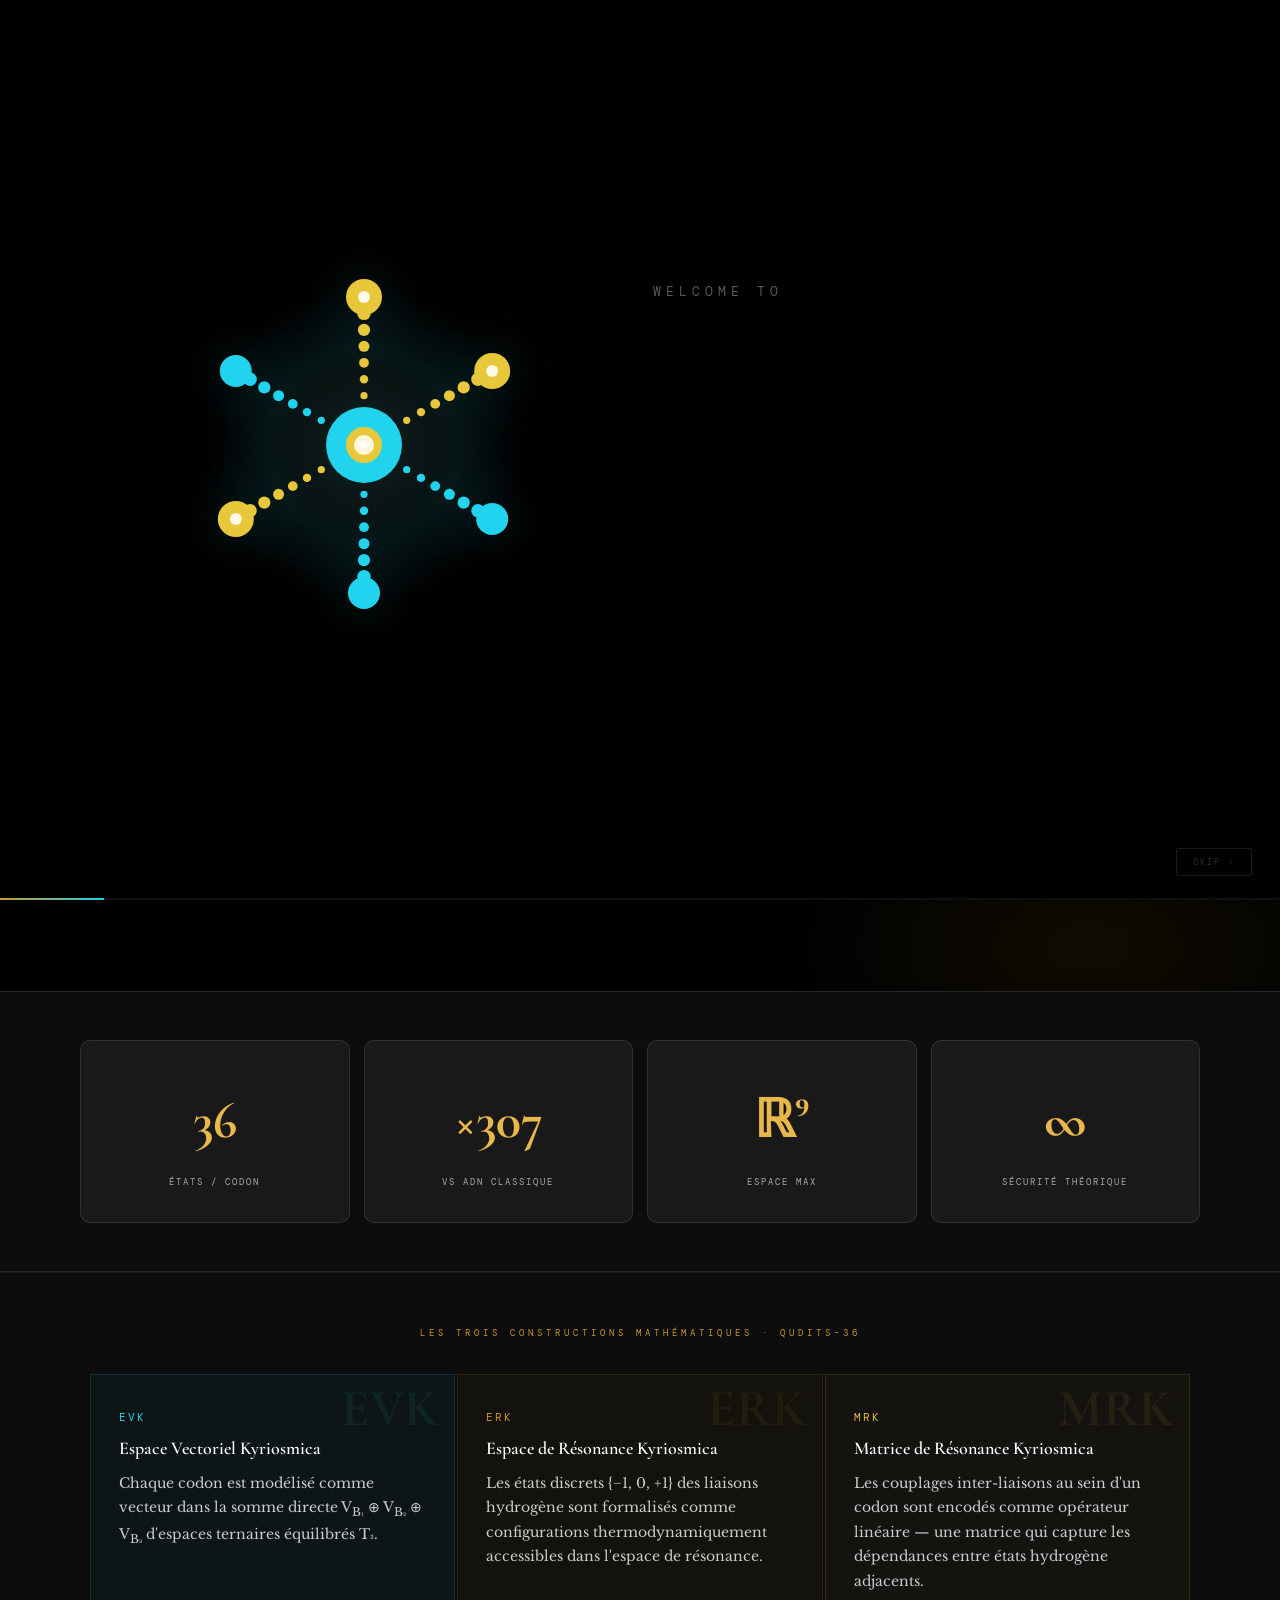
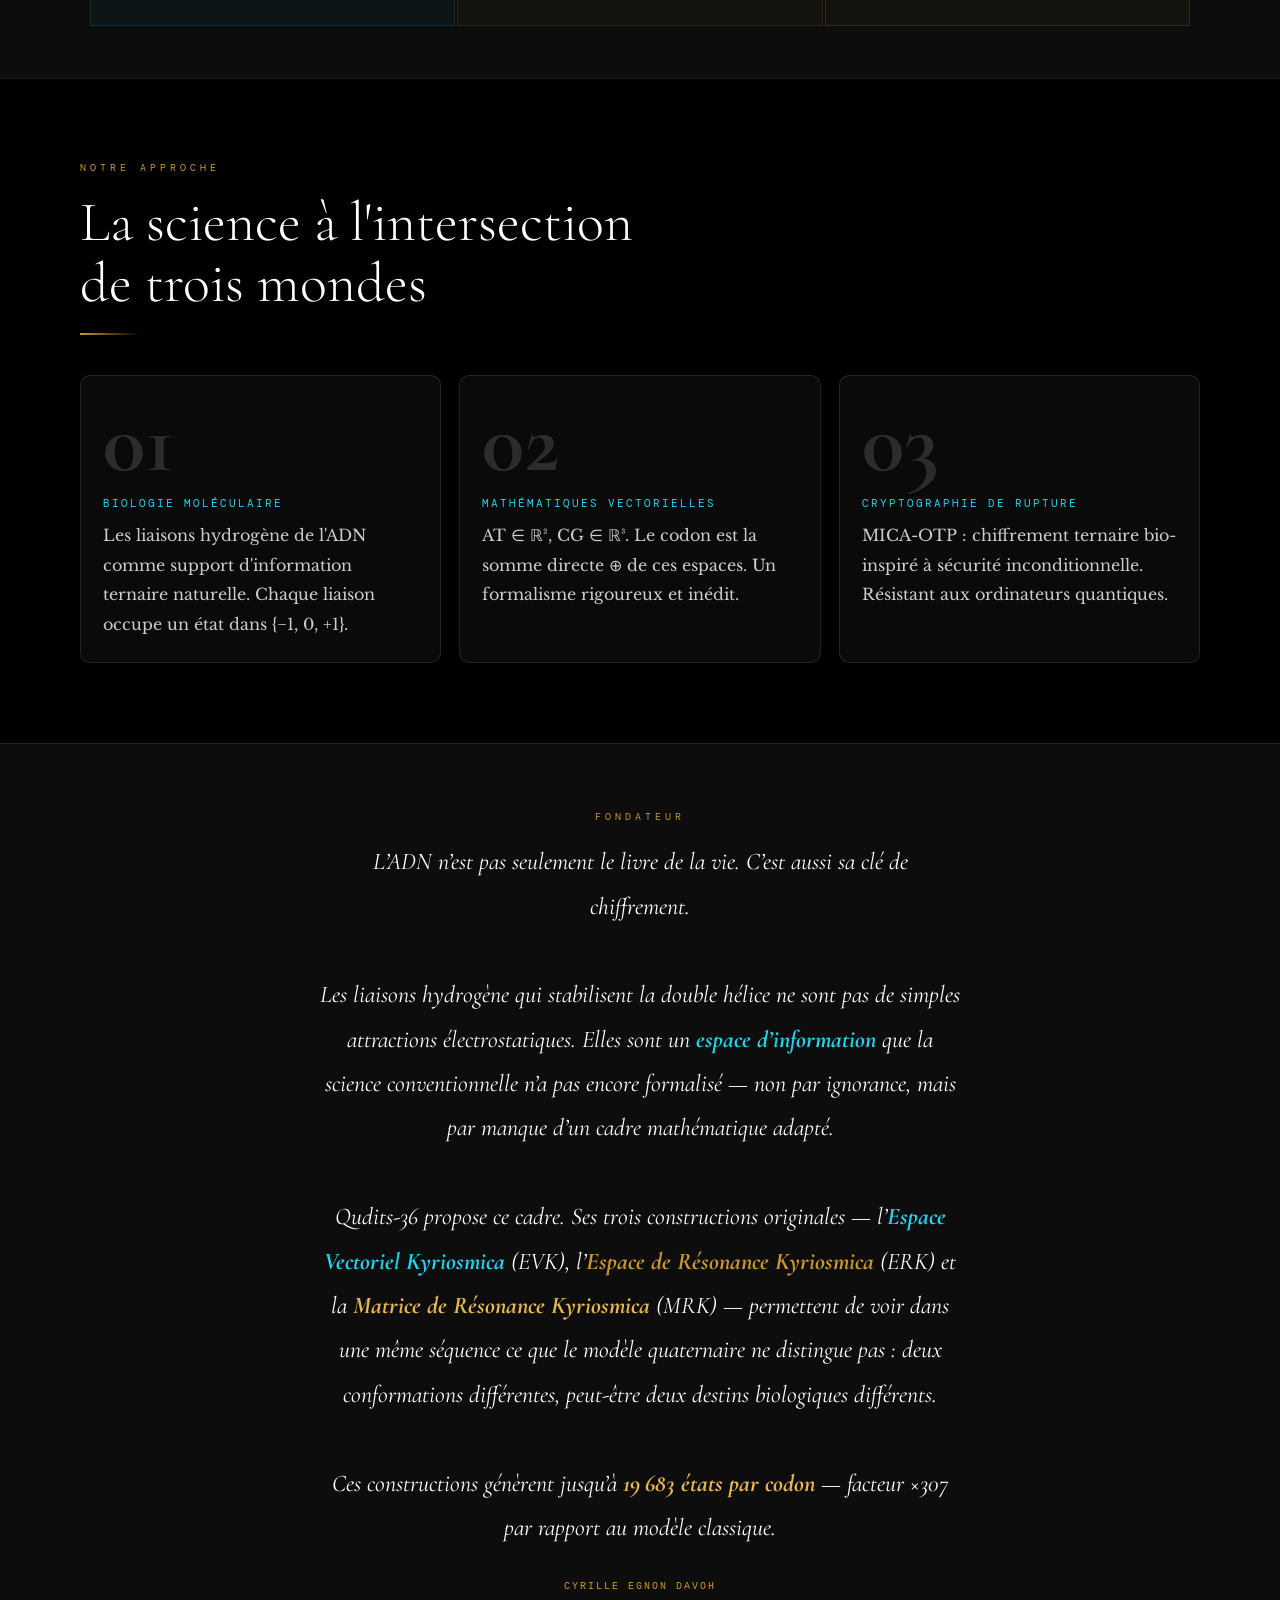
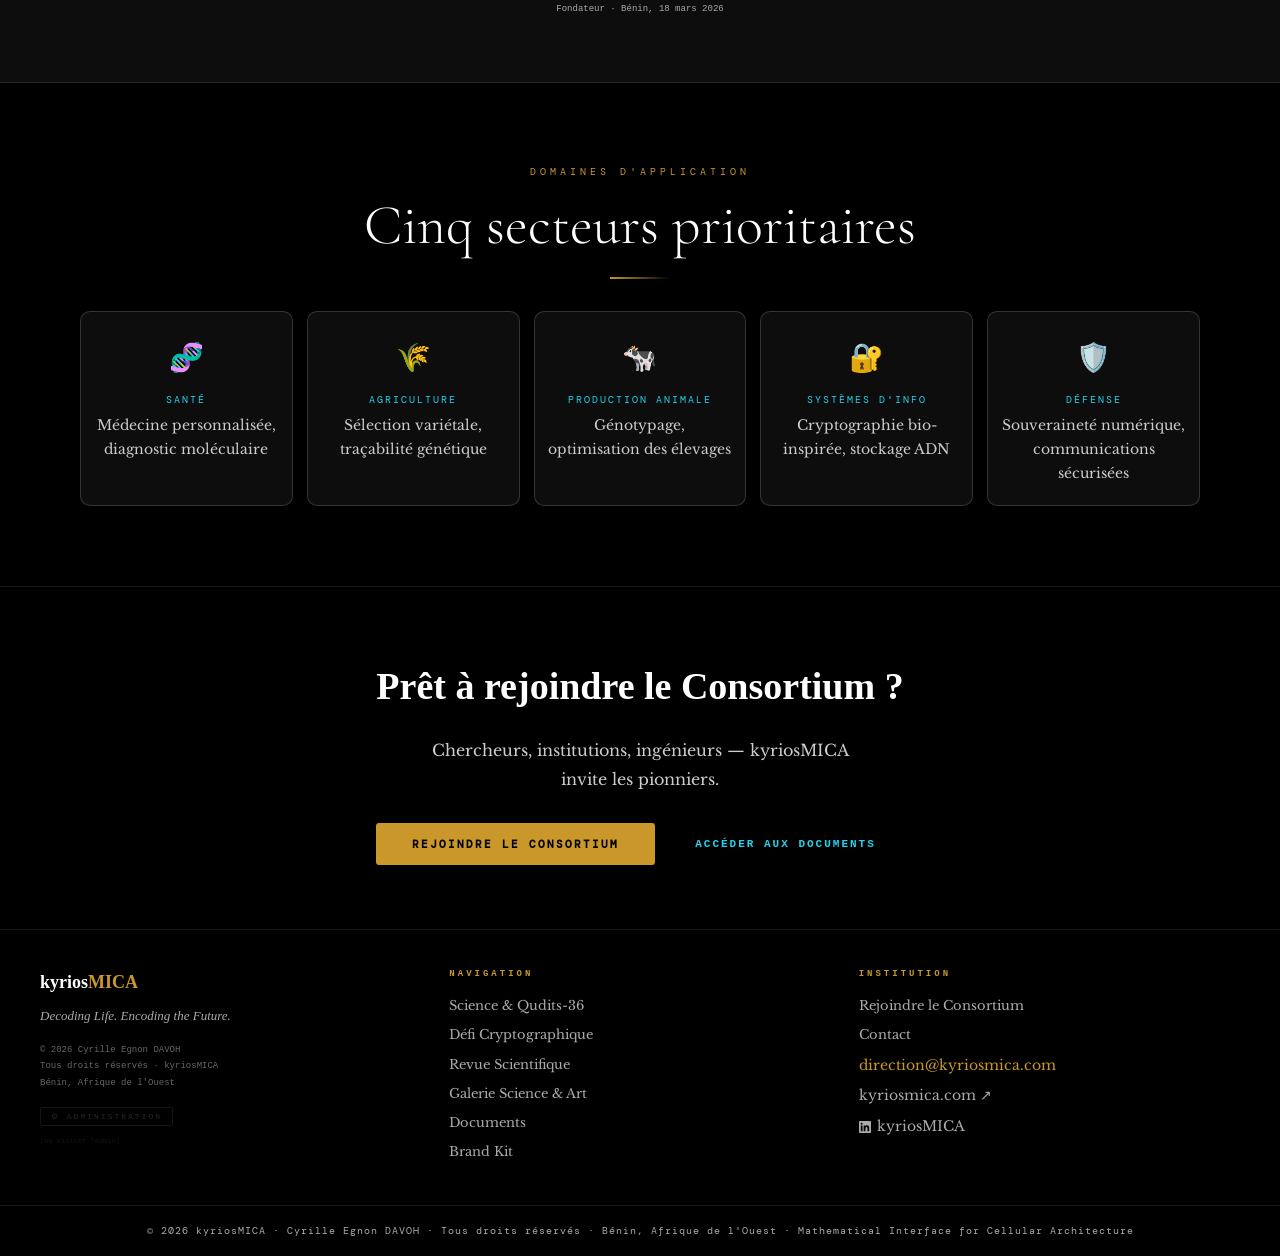
==== commit 19251195: "Add files via upload" ====
--- a/index.html
+++ b/index.html
@@ -2121,7 +2121,7 @@
           <div style="font-family:'DM Mono',monospace;font-size:11px;letter-spacing:2px;color:#22D3EE;margin-bottom:10px;"
                data-fr="EVK" data-en="CVS">EVK</div>
           <div style="font-family:'Cormorant Garamond',serif;font-size:18px;font-weight:600;color:#FFFFFF;margin-bottom:10px;line-height:1.3;"
-               data-fr="Espace Vectoriel du Codon" data-en="Codon Vector Space">Espace Vectoriel du Codon</div>
+               data-fr="Espace Vectoriel Kyriosmica" data-en="KyriosMICA Vector Space">Espace Vectoriel Kyriosmica</div>
           <p style="color:#AAAAAA;font-size:14px;line-height:1.75;"
              data-fr="Chaque codon est modélisé comme vecteur dans la somme directe V<sub>B₁</sub> ⊕ V<sub>B₂</sub> ⊕ V<sub>B₃</sub> d'espaces ternaires équilibrés T₃."
              data-en="Each codon is modeled as a vector in the direct sum V<sub>B₁</sub> ⊕ V<sub>B₂</sub> ⊕ V<sub>B₃</sub> of balanced ternary spaces T₃.">Chaque codon est modélisé comme vecteur dans la somme directe V<sub>B₁</sub> ⊕ V<sub>B₂</sub> ⊕ V<sub>B₃</sub> d'espaces ternaires équilibrés T₃.</p>
@@ -2132,7 +2132,7 @@
           <div style="font-family:'DM Mono',monospace;font-size:11px;letter-spacing:2px;color:#C9972A;margin-bottom:10px;"
                data-fr="ERK" data-en="CRS">ERK</div>
           <div style="font-family:'Cormorant Garamond',serif;font-size:18px;font-weight:600;color:#FFFFFF;margin-bottom:10px;line-height:1.3;"
-               data-fr="Espace de Résonance du Codon" data-en="Codon Resonance Space">Espace de Résonance du Codon</div>
+               data-fr="Espace de Résonance Kyriosmica" data-en="KyriosMICA Resonance Space">Espace de Résonance Kyriosmica</div>
           <p style="color:#AAAAAA;font-size:14px;line-height:1.75;"
              data-fr="Les états discrets {−1, 0, +1} des liaisons hydrogène sont formalisés comme configurations thermodynamiquement accessibles dans l'espace de résonance."
              data-en="The discrete states {−1, 0, +1} of hydrogen bonds are formalized as thermodynamically accessible configurations in the resonance space.">Les états discrets {−1, 0, +1} des liaisons hydrogène sont formalisés comme configurations thermodynamiquement accessibles dans l'espace de résonance.</p>
@@ -2143,7 +2143,7 @@
           <div style="font-family:'DM Mono',monospace;font-size:11px;letter-spacing:2px;color:#E8B84B;margin-bottom:10px;"
                data-fr="MRK" data-en="CRM">MRK</div>
           <div style="font-family:'Cormorant Garamond',serif;font-size:18px;font-weight:600;color:#FFFFFF;margin-bottom:10px;line-height:1.3;"
-               data-fr="Matrice de Résonance du Codon" data-en="Codon Resonance Matrix">Matrice de Résonance du Codon</div>
+               data-fr="Matrice de Résonance Kyriosmica" data-en="KyriosMICA Resonance Matrix">Matrice de Résonance Kyriosmica</div>
           <p style="color:#AAAAAA;font-size:14px;line-height:1.75;"
              data-fr="Les couplages inter-liaisons au sein d'un codon sont encodés comme opérateur linéaire — une matrice qui capture les dépendances entre états hydrogène adjacents."
              data-en="Inter-bond couplings within a codon are encoded as a linear operator — a matrix capturing dependencies between adjacent hydrogen bond states.">Les couplages inter-liaisons au sein d'un codon sont encodés comme opérateur linéaire — une matrice qui capture les dépendances entre états hydrogène adjacents.</p>
@@ -2169,7 +2169,7 @@
   <div style="background:var(--surface);border-top:1px solid var(--border);border-bottom:1px solid var(--border);padding:64px 40px;text-align:center;">
     <div style="max-width:640px;margin:0 auto;">
       <span class="sec-tag" style="display:block;margin-bottom:14px;" data-fr="Fondateur" data-en="Founder">Fondateur</span>
-      <blockquote style="font-family:'Cormorant Garamond',serif;font-size:clamp(16px,2.2vw,24px);font-style:normal;color:#FFFFFF;line-height:1.85;margin-bottom:28px;" data-fr="Les modèles conventionnels de l'information biologique traitent l'ADN comme un alphabet quaternaire. Cette formalisation, bien que féconde, n'épuise pas la richesse physique des liaisons hydrogène qui stabilisent la double hélice.<br/><br/>Qudits-36 propose trois constructions mathématiques distinctes : l'<strong style='color:#22D3EE;'>Espace Vectoriel du Codon</strong> (<strong style='color:#22D3EE;'>EVK</strong>), qui modélise chaque codon comme vecteur dans une somme directe d'espaces ternaires ; l'<strong style='color:#C9972A;'>Espace de Résonance du Codon</strong> (<strong style='color:#C9972A;'>ERK</strong>), qui formalise les états discrets &#123;&#8722;1, 0, +1&#125; des liaisons hydrogène comme configurations thermodynamiquement accessibles ; et la <strong style='color:#E8B84B;'>Matrice de Résonance du Codon</strong> (<strong style='color:#E8B84B;'>MRK</strong>), qui encode les couplages inter-liaisons comme opérateur linéaire sur cet espace.<br/><br/>Ces trois constructions génèrent jusqu'à <strong style='color:#E8B84B;'>19 683 états par codon</strong> — facteur ×307 par rapport au modèle classique. Leur validité physique constitue le programme expérimental central de kyriosMICA." data-en="Conventional models of biological information treat DNA as a quaternary alphabet. While remarkably productive, this formalization does not exhaust the physical richness of the hydrogen bonds that stabilize the double helix.<br/><br/>Qudits-36 proposes three distinct mathematical constructs : the <strong style='color:#22D3EE;'>Codon Vector Space</strong> (<strong style='color:#22D3EE;'>CVS</strong>), modeling each codon as a vector in a direct sum of ternary spaces ; the <strong style='color:#C9972A;'>Codon Resonance Space</strong> (<strong style='color:#C9972A;'>CRS</strong>), formalizing discrete states &#123;&#8722;1, 0, +1&#125; of hydrogen bonds as thermodynamically accessible configurations ; and the <strong style='color:#E8B84B;'>Codon Resonance Matrix</strong> (<strong style='color:#E8B84B;'>CRM</strong>), encoding inter-bond couplings as a linear operator on that space.<br/><br/>These three constructs generate up to <strong style='color:#E8B84B;'>19,683 states per codon</strong> — a factor of ×307 over the classical model. Their physical validity constitutes the central experimental program of kyriosMICA.">Les modèles conventionnels de l'information biologique traitent l'ADN comme un alphabet quaternaire. Cette formalisation, bien que féconde, n'épuise pas la richesse physique des liaisons hydrogène qui stabilisent la double hélice.<br/><br/>Qudits-36 propose trois constructions mathématiques distinctes : l'<strong style='color:#22D3EE;'>Espace Vectoriel du Codon</strong> (<strong style='color:#22D3EE;'>EVK</strong>), qui modélise chaque codon comme vecteur dans une somme directe d'espaces ternaires ; l'<strong style='color:#C9972A;'>Espace de Résonance du Codon</strong> (<strong style='color:#C9972A;'>ERK</strong>), qui formalise les états discrets &#123;&#8722;1, 0, +1&#125; des liaisons hydrogène comme configurations thermodynamiquement accessibles ; et la <strong style='color:#E8B84B;'>Matrice de Résonance du Codon</strong> (<strong style='color:#E8B84B;'>MRK</strong>), qui encode les couplages inter-liaisons comme opérateur linéaire sur cet espace.<br/><br/>Ces trois constructions génèrent jusqu'à <strong style='color:#E8B84B;'>19 683 états par codon</strong> — facteur ×307 par rapport au modèle classique. Leur validité physique constitue le programme expérimental central de kyriosMICA.</blockquote>
+      <blockquote style="font-family:'Cormorant Garamond',serif;font-size:clamp(16px,2.2vw,24px);font-style:italic;color:#FFFFFF;line-height:1.85;margin-bottom:28px;" data-fr="L’ADN n’est pas seulement le livre de la vie. C’est aussi sa clé de chiffrement.<br/><br/>Les liaisons hydrogène qui stabilisent la double hélice ne sont pas de simples attractions électrostatiques. Elles sont un <strong style='color:#22D3EE;'>espace d’information</strong> que la science conventionnelle n’a pas encore formalisé — non par ignorance, mais par manque d’un cadre mathématique adapté.<br/><br/>Qudits-36 propose ce cadre. Ses trois constructions originales — l’<strong style='color:#22D3EE;'>Espace Vectoriel Kyriosmica</strong> (EVK), l’<strong style='color:#C9972A;'>Espace de Résonance Kyriosmica</strong> (ERK) et la <strong style='color:#E8B84B;'>Matrice de Résonance Kyriosmica</strong> (MRK) — permettent de voir dans une même séquence ce que le modèle quaternaire ne distingue pas : deux conformations différentes, peut-être deux destins biologiques différents.<br/><br/>Ces constructions génèrent jusqu’à <strong style='color:#E8B84B;'>19 683 états par codon</strong> — facteur ×307 par rapport au modèle classique." data-en="DNA is not merely the book of life. It is also its encryption key.<br/><br/>The hydrogen bonds that stabilize the double helix are not simple electrostatic attractions. They form an <strong style='color:#22D3EE;'>information space</strong> that conventional science has not yet formalized — not from ignorance, but from the absence of an adequate mathematical framework.<br/><br/>Qudits-36 provides that framework. Its three original constructions — the <strong style='color:#22D3EE;'>KyriosMICA Vector Space</strong> (EVK), the <strong style='color:#C9972A;'>KyriosMICA Resonance Space</strong> (ERK), and the <strong style='color:#E8B84B;'>KyriosMICA Resonance Matrix</strong> (MRK) — reveal within the same sequence what the quaternary model cannot distinguish: different conformations, perhaps different biological destinies.<br/><br/>These constructions generate up to <strong style='color:#E8B84B;'>19,683 states per codon</strong> — a factor of ×307 over the classical model.">L’ADN n’est pas seulement le livre de la vie. C’est aussi sa clé de chiffrement.<br/><br/>Les liaisons hydrogène qui stabilisent la double hélice ne sont pas de simples attractions électrostatiques. Elles sont un <strong style='color:#22D3EE;'>espace d’information</strong> que la science conventionnelle n’a pas encore formalisé — non par ignorance, mais par manque d’un cadre mathématique adapté.<br/><br/>Qudits-36 propose ce cadre. Ses trois constructions originales — l’<strong style='color:#22D3EE;'>Espace Vectoriel Kyriosmica</strong> (EVK), l’<strong style='color:#C9972A;'>Espace de Résonance Kyriosmica</strong> (ERK) et la <strong style='color:#E8B84B;'>Matrice de Résonance Kyriosmica</strong> (MRK) — permettent de voir dans une même séquence ce que le modèle quaternaire ne distingue pas : deux conformations différentes, peut-être deux destins biologiques différents.<br/><br/>Ces constructions génèrent jusqu’à <strong style='color:#E8B84B;'>19 683 états par codon</strong> — facteur ×307 par rapport au modèle classique.</blockquote>
       <div style="font-family:'JetBrains Mono',monospace;font-size:10px;letter-spacing:2px;color:var(--gold);">CYRILLE EGNON DAVOH</div>
       <div style="font-family:'JetBrains Mono',monospace;font-size:9px;color:#AAAAAA;margin-top:4px;" data-fr="Fondateur · Bénin, 18 mars 2026" data-en="Founder · Benin, March 18, 2026">Fondateur · Bénin, 18 mars 2026</div>
     </div>
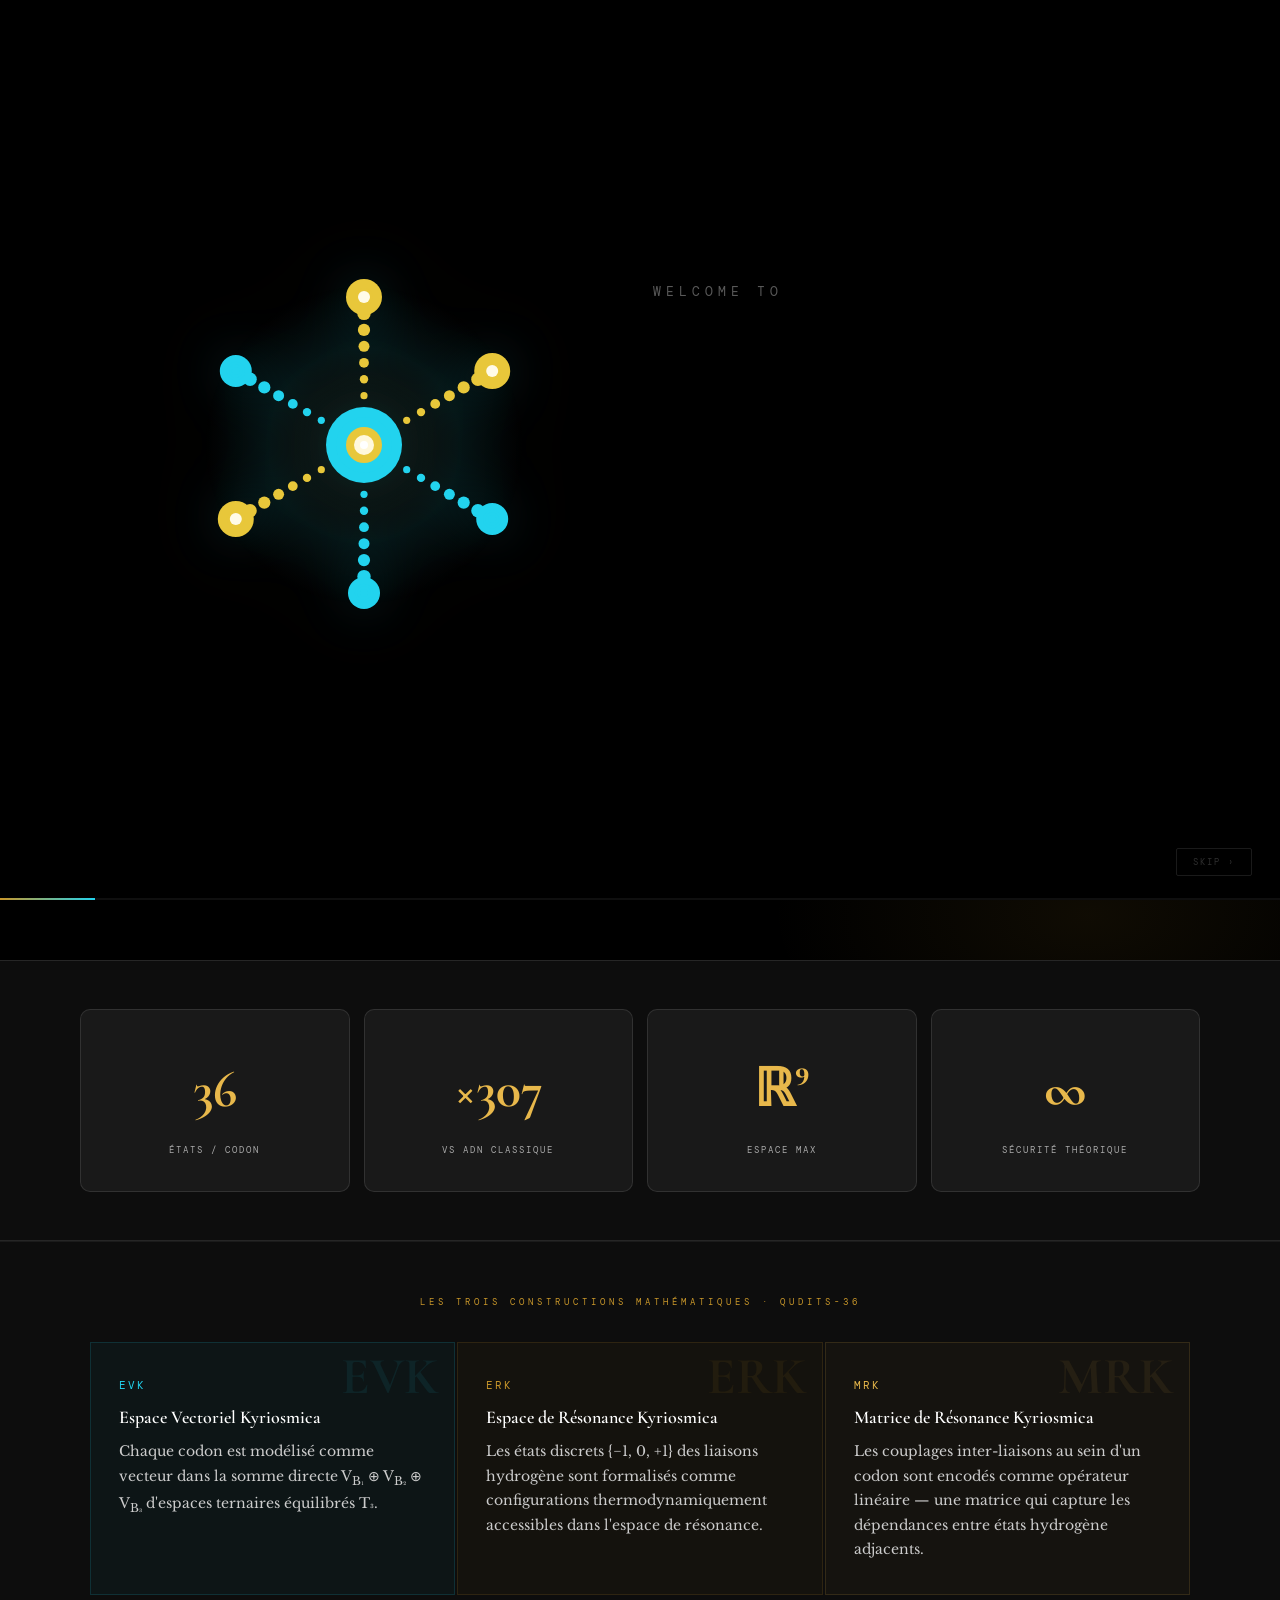
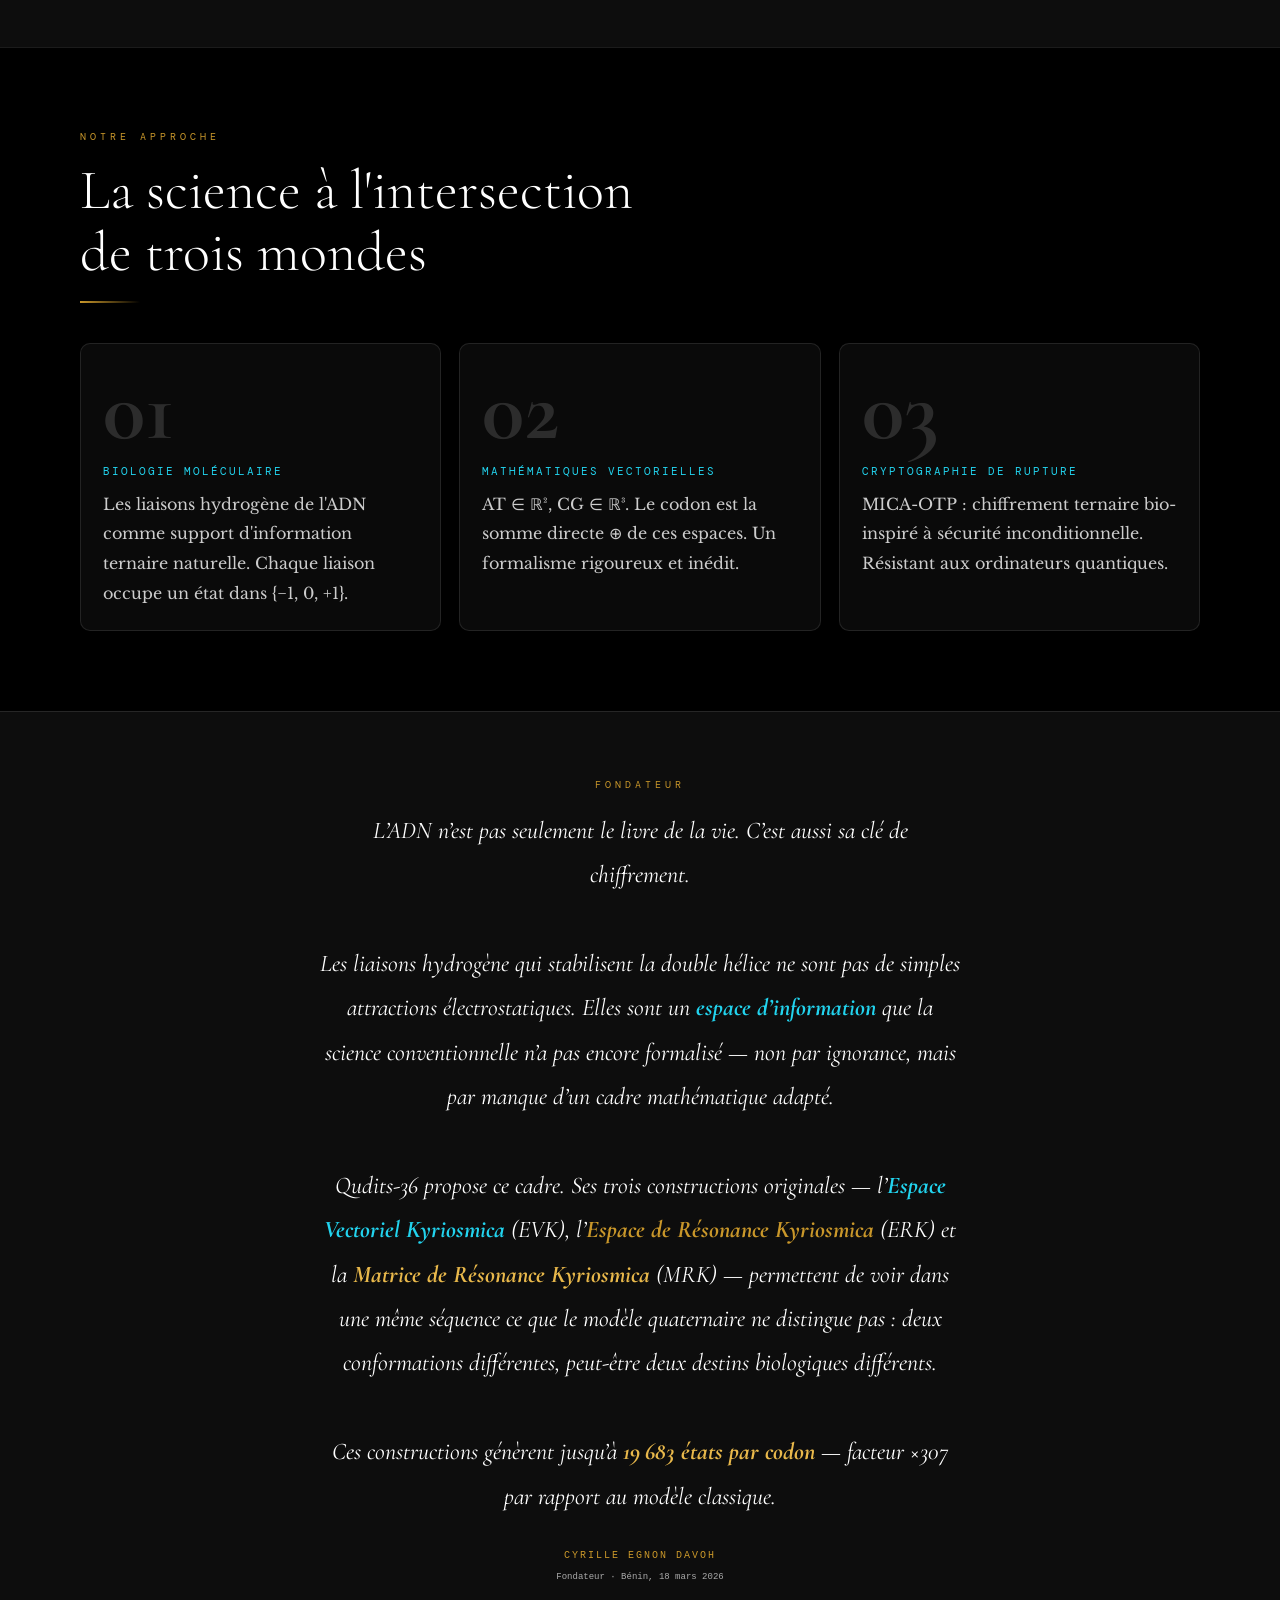
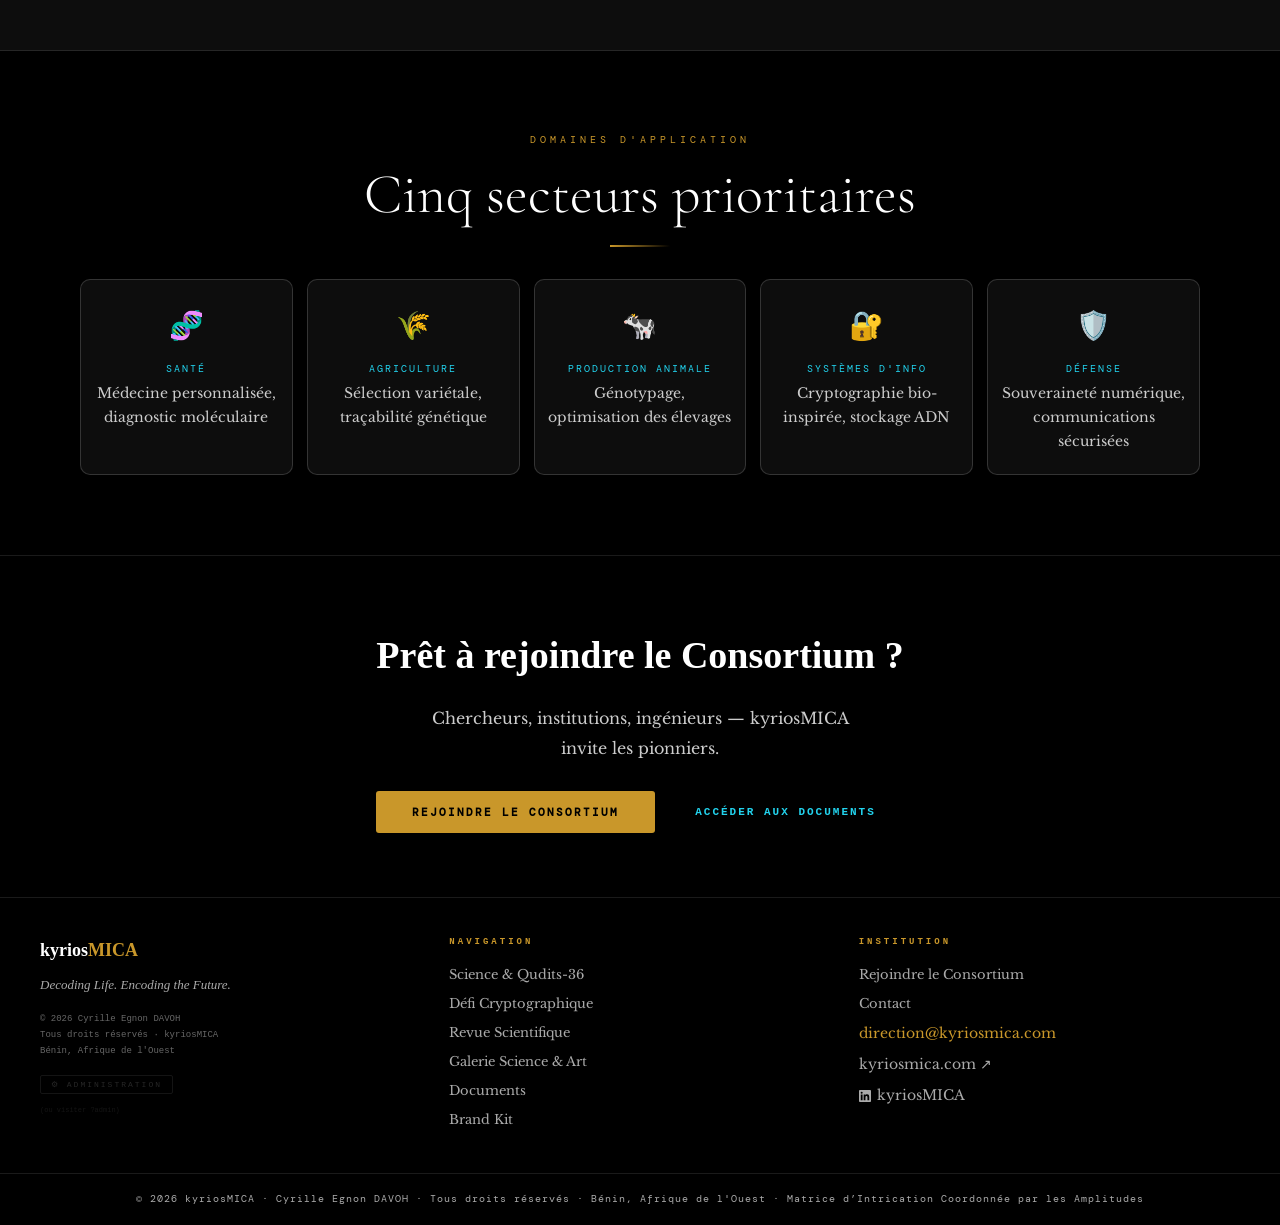
==== commit 81669ffb: "Add files via upload v3.0.0 — Brand kit v3 + restructuration multipage" ====
--- a/index.html
+++ b/index.html
@@ -3,11 +3,10 @@
 <head>
 <meta charset="UTF-8"/>
 <meta name="viewport" content="width=device-width,initial-scale=1.0"/>
-<meta name="description" content="kyriosMICA — Institut de Recherche &amp; Innovation · Bio-Informatique Systémique &amp; Bio-Technologie Quantique · Benin, West Africa. Research &amp; Innovation Institute · Systemic Bio-Informatics &amp; Quantum Bio-Technology. <span style="color:#FFFFFF;">Decoding</span> <span style="color:#22D3EE;">Life.</span> <span style="color:#C9972A;">Encoding</span> <span style="color:#E8B84B;">the Future.</span>"/>
 <meta name="author" content="Cyrille Egnon DAVOH"/>
 <meta name="copyright" content="© 2026 kyriosMICA — Cyrille Egnon DAVOH. Tous droits réservés."/>
 <title>kyriosMICA — Decoding Life. Encoding the Future.</title>
-<meta name="description" content="kyriosMICA — Institut de Recherche en Bio-Informatique Systémique et Bio-Technologie Quantique. Hypothèse Qudits-36 : l'ADN comme processeur biologique hybride. Fondé au Bénin, 2026."/>
+<meta name="description" content="kyriosMICA, Institut de Recherche & Innovation · Bio-Informatique Systémique et Bio-Technologie Quantique. Hypothèse Qudits-36. Bénin, 2026." data-fr="kyriosMICA, Institut de Recherche & Innovation · Bio-Informatique Systémique et Bio-Technologie Quantique. Hypothèse Qudits-36. Bénin, 2026." data-en="kyriosMICA, Research & Innovation Institute · Systemic Bio-Informatics and Quantum Bio-Technology. Qudits-36 hypothesis. Benin, 2026."/>
 <meta name="keywords" content="kyriosMICA, bio-informatique, bioinformatique quantique, Qudits-36, ADN, cryptographie, MICA-OTP, Cyrille Egnon DAVOH, Bénin, Afrique"/>
 <meta name="robots" content="index, follow"/>
 <link rel="canonical" href="https://www.kyriosmica.com/"/>
@@ -15,16 +14,16 @@
 <meta property="og:description" content="Institut de Recherche en Bio-Informatique Systémique et Bio-Technologie Quantique. Qudits-36 : 19 683 états par codon. Bénin, 2026."/>
 <meta property="og:url" content="https://www.kyriosmica.com/"/>
 <meta property="og:type" content="website"/>
-<meta property="og:image" content="https://www.kyriosmica.com/kyriosmica_cover_linkedin_v2.png"/>
+<meta property="og:image" content="https://www.kyriosmica.com/assets/logos/logo_primary_EN.png"/>
 <meta property="og:site_name" content="kyriosMICA"/>
 <meta name="twitter:card" content="summary_large_image"/>
 <meta name="twitter:title" content="kyriosMICA — Decoding Life. Encoding the Future."/>
 <meta name="twitter:description" content="Institut de Recherche en Bio-Informatique Systémique et Bio-Technologie Quantique. Fondé au Bénin, 2026."/>
-<meta name="twitter:image" content="https://www.kyriosmica.com/kyriosmica_cover_linkedin_v2.png"/>
-<link rel="icon" type="image/png" href="favicon.png" sizes="64x64"/>
-<link rel="icon" type="image/png" href="[data-uri]"/>
-<link rel="shortcut icon" type="image/png" href="[data-uri]"/>
-<link rel="apple-touch-icon" href="[data-uri]"/><stop offset='100%' stop-color='%23C9972A'/></radialGradient><radialGradient id='fcg' cx='50%' cy='35%' r='65%'><stop offset='0%' stop-color='%2322D3EE'/><stop offset='100%' stop-color='%230891B2'/></radialGradient><radialGradient id='fhg' cx='50%' cy='40%' r='60%'><stop offset='0%' stop-color='%23FFFFFF'/><stop offset='40%' stop-color='%2322D3EE' stop-opacity='.9'/><stop offset='100%' stop-color='%23C9972A' stop-opacity='.85'/></radialGradient></defs><rect width='100' height='100' fill='%23000'/><polygon points='50,8 86.37,71 13.63,71' fill='none' stroke='%23C9972A' stroke-width='1.2'/><polygon points='50,92 86.37,29 13.63,29' fill='none' stroke='%2322D3EE' stroke-width='1.2'/><circle cx='50' cy='8' r='5.5' fill='url(%23fdg)'/><circle cx='86.37' cy='71' r='5.5' fill='url(%23fdg)'/><circle cx='13.63' cy='71' r='5.5' fill='url(%23fdg)'/><circle cx='50' cy='92' r='5.5' fill='url(%23fcg)'/><circle cx='86.37' cy='29' r='5.5' fill='url(%23fcg)'/><circle cx='13.63' cy='29' r='5.5' fill='url(%23fcg)'/><circle cx='50' cy='50' r='5' fill='url(%23fhg)'/><circle cx='50' cy='50' r='2' fill='%23fff' opacity='.95'/></svg>"/>
+<meta name="twitter:image" content="https://www.kyriosmica.com/assets/logos/logo_primary_EN.png"/>
+
+<link rel="icon" type="image/png" href="/assets/logos/logo_icon.png"/>
+<link rel="shortcut icon" type="image/png" href="/assets/logos/logo_icon.png"/>
+<link rel="apple-touch-icon" href="/assets/logos/logo_icon.png"/>
 <meta name="theme-color" content="#000000"/>
 <link rel="preconnect" href="https://fonts.googleapis.com"/>
 <link rel="preload" href="https://fonts.googleapis.com/css2?family=Cormorant+Garamond:wght@300;700&family=DM+Mono:wght@400&display=swap" as="style"/>
@@ -1806,8 +1805,15 @@
   document.body.style.visibility='visible';
 });
 </script>
+<!-- kyriosMICA shared assets (v3) -->
+<link rel="stylesheet" href="/assets/shared/brand.css">
+<link rel="stylesheet" href="/assets/shared/nav.css">
+<link rel="icon" type="image/svg+xml" href="/assets/favicon.svg">
+<link rel="alternate icon" href="/assets/favicon.ico">
 </head>
 <body>
+<div id="kyrios-nav"></div>
+
 
 <!-- ══ INTRO CINÉMATIQUE ════════════════════════════════ -->
 <div id="intro-screen">
@@ -1941,7 +1947,7 @@
 
 <!-- ══ LOADING SCREEN ════════════════════════════════════ -->
 <div id="loading-screen" style="position:fixed;inset:0;background:#000;z-index:9999;display:flex;flex-direction:column;align-items:center;justify-content:center;gap:24px;">
-  <img class="loading-logo" src="kyriosmica_icon_moleculaire.png" alt="kyriosMICA"/>
+  <img class="loading-logo" src="/assets/logos/logo_icon.svg" alt="kyriosMICA" style="width:120px;height:120px;"/>
   <div class="loading-bar-wrap"><div class="loading-bar"></div></div>
   <div class="loading-text">Chargement...</div>
 </div>
@@ -2014,47 +2020,6 @@
 </div>
 
 <!-- ══ NAV ════════════════════════════════════════════════ -->
-<nav>
-  <a class="nav-logo" onclick="goHome()">
-    <svg xmlns="http://www.w3.org/2000/svg" viewBox="0 0 100 100" width="26" height="26">
-  <defs>
-    <radialGradient id="lp2_dg" cx="50%" cy="35%" r="65%"><stop offset="0%" stop-color="#E8B84B"/><stop offset="100%" stop-color="#C9972A"/></radialGradient>
-    <radialGradient id="lp2_cg" cx="50%" cy="35%" r="65%"><stop offset="0%" stop-color="#22D3EE"/><stop offset="100%" stop-color="#0891B2"/></radialGradient>
-    <radialGradient id="lp2_hg" cx="50%" cy="40%" r="60%"><stop offset="0%" stop-color="#FFFFFF" stop-opacity="1"/><stop offset="40%" stop-color="#22D3EE" stop-opacity="0.9"/><stop offset="100%" stop-color="#C9972A" stop-opacity="0.85"/></radialGradient>
-    <filter id="lp2_gw"><feGaussianBlur stdDeviation="1.2" result="b"/><feMerge><feMergeNode in="b"/><feMergeNode in="SourceGraphic"/></feMerge></filter>
-    <filter id="lp2_gc"><feGaussianBlur stdDeviation="2.2" result="b"/><feMerge><feMergeNode in="b"/><feMergeNode in="SourceGraphic"/></feMerge></filter>
-  </defs>
-  <polygon points="50,8 86.37,71 13.63,71" fill="none" stroke="#C9972A" stroke-width="1.2" stroke-linejoin="round"/>
-  <polygon points="50,92 86.37,29 13.63,29" fill="none" stroke="#22D3EE" stroke-width="1.2" stroke-linejoin="round"/>
-  <circle cx="50" cy="8" r="5.5" fill="url(#lp2_dg)" filter="url(#lp2_gw)"/>
-  <circle cx="86.37" cy="71" r="5.5" fill="url(#lp2_dg)" filter="url(#lp2_gw)"/>
-  <circle cx="13.63" cy="71" r="5.5" fill="url(#lp2_dg)" filter="url(#lp2_gw)"/>
-  <circle cx="50" cy="92" r="5.5" fill="url(#lp2_cg)" filter="url(#lp2_gw)"/>
-  <circle cx="86.37" cy="29" r="5.5" fill="url(#lp2_cg)" filter="url(#lp2_gw)"/>
-  <circle cx="13.63" cy="29" r="5.5" fill="url(#lp2_cg)" filter="url(#lp2_gw)"/>
-  <circle cx="50" cy="50" r="5" fill="url(#lp2_hg)" filter="url(#lp2_gc)"/>
-  <circle cx="50" cy="50" r="2" fill="#FFFFFF" opacity="0.95"/>
-</svg>
-    <span class="nav-logo-text">kyrios<span>MICA</span></span>
-  </a>
-  <div class="nav-links">
-    <a onclick="showPage('science')" data-fr="Science" data-en="Science">Science</a>
-    <a onclick="showPage('challenge')" data-fr="Défi Mondial" data-en="World Challenge">Défi Mondial</a>
-    <a onclick="showPage('revue')" data-fr="Revue" data-en="Journal">Revue</a>
-    <a onclick="showPage('galerie')" data-fr="Galerie" data-en="Gallery">Galerie</a>
-    <a onclick="showPage('documents')" data-fr="Documents" data-en="Documents">Documents</a>
-    <a onclick="showPage('consortium')" data-fr="Consortium" data-en="Consortium">Consortium</a>
-    <a onclick="showPage('contact')" data-fr="Contact" data-en="Contact">Contact</a>
-  </div>
-  <div class="nav-right">
-    <button class="btn-back" id="btn-back" onclick="goHome()" data-fr="← Accueil" data-en="← Home">← Accueil</button>
-    <div class="nav-lang">
-      <button class="lang-btn active" onclick="setLang('fr')">FR</button>
-      <button class="lang-btn" onclick="setLang('en')">EN</button>
-    </div>
-  </div>
-</nav>
-
 <!-- ══════════════════════════════════════════════════════
      PAGE : ACCUEIL
 ══════════════════════════════════════════════════════ -->
@@ -2064,7 +2029,7 @@
       data-fr="Institut de Recherche &amp; Innovation · Bio-Informatique Systémique &amp; Bio-Technologie Quantique · Bénin, 2026"
       data-en="Research &amp; Innovation Institute · Systemic Bio-Informatics &amp; Quantum Bio-Technology · Benin, 2026">Institut de Recherche &amp; Innovation · Bio-Informatique Systémique &amp; Bio-Technologie Quantique · Bénin, 2026</span>
     <h1>kyrios<em>MICA</em></h1>
-    <div class="hero-mica-def" data-fr="Mathematical Interface for Cellular Architecture" data-en="Mathematical Interface for Cellular Architecture">Mathematical Interface for Cellular Architecture</div>
+    <div class="hero-mica-def" data-fr="Matrice d’Intrication Coordonnée par les Amplitudes" data-en="Matrix of Intrication Coordinated by Amplitudes">Matrice d’Intrication Coordonnée par les Amplitudes</div>
     <div class="hero-slogan"><span style="color:#C9972A;font-style:normal;font-weight:600;">Decoding Life.</span> <span style="color:#22D3EE;font-style:normal;font-weight:600;">Encoding the Future.</span></div>
     <div class="hero-dna" aria-hidden="true">
       <div class="dna-bar" style="height:34px;animation-delay:0.0s;"></div><div class="dna-bar" style="height:32px;animation-delay:0.12s;"></div><div class="dna-bar" style="height:30px;animation-delay:0.24s;"></div><div class="dna-bar" style="height:28px;animation-delay:0.36s;"></div><div class="dna-bar" style="height:26px;animation-delay:0.48s;"></div><div class="dna-bar" style="height:24px;animation-delay:0.6s;"></div><div class="dna-bar" style="height:22px;animation-delay:0.72s;"></div><div class="dna-bar" style="height:20px;animation-delay:0.84s;"></div><div class="dna-bar" style="height:18px;animation-delay:0.96s;"></div><div class="dna-bar" style="height:20px;animation-delay:1.08s;"></div><div class="dna-bar" style="height:22px;animation-delay:1.2s;"></div><div class="dna-bar" style="height:24px;animation-delay:1.3199999999999998s;"></div><div class="dna-bar" style="height:26px;animation-delay:1.44s;"></div><div class="dna-bar" style="height:28px;animation-delay:1.56s;"></div><div class="dna-bar" style="height:30px;animation-delay:1.68s;"></div><div class="dna-bar" style="height:32px;animation-delay:1.7999999999999998s;"></div><div class="dna-bar" style="height:34px;animation-delay:1.92s;"></div>
@@ -2223,7 +2188,7 @@
       <a href="https://www.linkedin.com/company/kyriosmica/" target="_blank" rel="noopener" style="color:#AAAAAA;font-size:14px;text-decoration:none;display:flex;align-items:center;gap:6px;transition:color .2s;margin-top:2px;" onmouseover="this.style.color='#0A66C2'" onmouseout="this.style.color='#AAAAAA'"><svg width="12" height="12" viewBox="0 0 24 24" fill="currentColor"><path d="M20.447 20.452h-3.554v-5.569c0-1.328-.027-3.037-1.852-3.037-1.853 0-2.136 1.445-2.136 2.939v5.667H9.351V9h3.414v1.561h.046c.477-.9 1.637-1.85 3.37-1.85 3.601 0 4.267 2.37 4.267 5.455v6.286zM5.337 7.433a2.062 2.062 0 0 1-2.063-2.065 2.064 2.064 0 1 1 2.063 2.065zm1.782 13.019H3.555V9h3.564v11.452zM22.225 0H1.771C.792 0 0 .774 0 1.729v20.542C0 23.227.792 24 1.771 24h20.451C23.2 24 24 23.227 24 22.271V1.729C24 .774 23.2 0 22.222 0h.003z"/></svg>kyriosMICA</a>
     </div>
   </footer>
-  <div class="copyright-bar">© 2026 kyriosMICA · Cyrille Egnon DAVOH · Tous droits réservés · Bénin, Afrique de l'Ouest · Mathematical Interface for Cellular Architecture</div>
+  <div class="copyright-bar"><span data-fr="© 2026 kyriosMICA · Cyrille Egnon DAVOH · Tous droits réservés · Bénin, Afrique de l'Ouest · Matrice d’Intrication Coordonnée par les Amplitudes" data-en="© 2026 kyriosMICA · Cyrille Egnon DAVOH · All rights reserved · Benin, West Africa · Matrix of Intrication Coordinated by Amplitudes">© 2026 kyriosMICA · Cyrille Egnon DAVOH · Tous droits réservés · Bénin, Afrique de l'Ouest · Matrice d’Intrication Coordonnée par les Amplitudes</span></div>
 </div>
 
 <!-- ══════════════════════════════════════════════════════
@@ -2423,13 +2388,13 @@
       <!-- Logo vertical v1 -->
       <div class="gallery-item">
         <div class="gallery-visual" style="background:#0A0F1E;height:220px;position:relative;overflow:hidden;">
-          <img src="kyriosmica_logo_vertical_v1.png" alt="kyriosMICA Logo Vertical"
+          <img alt="kyriosMICA Logo Primary FR" src="/assets/logos/logo_primary_FR.png" alt="kyriosMICA Logo Vertical"
                style="max-width:85%;max-height:200px;object-fit:contain;"/>
           <span class="g-badge">PNG · 2400×2800</span>
           <div class="g-overlay">
-            <a href="kyriosmica_logo_vertical_v1.png" download class="g-dl-btn"
+            <a href="/assets/logos/logo_primary_FR.png" download class="g-dl-btn"
                data-fr="↓ Télécharger PNG" data-en="↓ Download PNG">↓ Télécharger PNG</a>
-            <span class="g-fmt">kyriosmica_logo_vertical_v1.png</span>
+            <span class="g-fmt">/assets/logos/logo_primary_FR.png</span>
           </div>
         </div>
         <div class="gallery-cap">
@@ -2441,13 +2406,13 @@
       <!-- Logo vertical v2 -->
       <div class="gallery-item">
         <div class="gallery-visual" style="background:#0A0F1E;height:220px;position:relative;overflow:hidden;">
-          <img src="kyriosmica_logo_vertical_v2.png" alt="kyriosMICA Logo Vertical v2"
+          <img alt="kyriosMICA Logo Primary EN" src="/assets/logos/logo_primary_EN.png" alt="kyriosMICA Logo Vertical v2"
                style="max-width:85%;max-height:200px;object-fit:contain;"/>
           <span class="g-badge">PNG · 2400×2800</span>
           <div class="g-overlay">
-            <a href="kyriosmica_logo_vertical_v2.png" download class="g-dl-btn"
+            <a href="/assets/logos/logo_primary_EN.png" download class="g-dl-btn"
                data-fr="↓ Télécharger PNG" data-en="↓ Download PNG">↓ Télécharger PNG</a>
-            <span class="g-fmt">kyriosmica_logo_vertical_v2.png</span>
+            <span class="g-fmt">/assets/logos/logo_primary_EN.png</span>
           </div>
         </div>
         <div class="gallery-cap">
@@ -2459,13 +2424,13 @@
       <!-- Icône moléculaire -->
       <div class="gallery-item">
         <div class="gallery-visual" style="background:#0A0F1E;height:220px;position:relative;overflow:hidden;">
-          <img src="kyriosmica_icon_moleculaire.png" alt="kyriosMICA Icône Moléculaire"
+          <img alt="kyriosMICA Icon" src="/assets/logos/logo_icon.png" alt="kyriosMICA Icône Moléculaire"
                style="max-width:85%;max-height:200px;object-fit:contain;"/>
           <span class="g-badge">PNG · 1000×1000</span>
           <div class="g-overlay">
-            <a href="kyriosmica_icon_moleculaire.png" download class="g-dl-btn"
+            <a href="/assets/logos/logo_icon.png" download class="g-dl-btn"
                data-fr="↓ Télécharger PNG" data-en="↓ Download PNG">↓ Télécharger PNG</a>
-            <span class="g-fmt">kyriosmica_icon_moleculaire.png</span>
+            <span class="g-fmt">/assets/logos/logo_icon.png</span>
           </div>
         </div>
         <div class="gallery-cap">
@@ -2477,13 +2442,13 @@
       <!-- Cover LinkedIn officielle (3000×1000) -->
       <div class="gallery-item" style="grid-column:span 3;">
         <div class="gallery-visual" style="background:#0A0F1E;height:160px;position:relative;overflow:hidden;">
-          <img src="kyriosmica_cover_linkedin_v2.png" alt="kyriosMICA LinkedIn Cover"
+          <img alt="kyriosMICA Horizontal EN" src="/assets/logos/logo_horizontal_EN.png" alt="kyriosMICA LinkedIn Cover"
                style="width:100%;height:100%;object-fit:cover;"/>
           <span class="g-badge">PNG · 3000×1000</span>
           <div class="g-overlay">
-            <a href="kyriosmica_cover_linkedin_v2.png" download class="g-dl-btn"
+            <a href="/assets/logos/logo_horizontal_EN.png" download class="g-dl-btn"
                data-fr="↓ Télécharger PNG" data-en="↓ Download PNG">↓ Télécharger PNG</a>
-            <span class="g-fmt">kyriosmica_cover_linkedin_v2.png · LinkedIn Banner</span>
+            <span class="g-fmt">/assets/logos/logo_horizontal_EN.png · LinkedIn Banner</span>
           </div>
         </div>
         <div class="gallery-cap">
@@ -2500,61 +2465,43 @@
     <div class="gallery-grid reveal">
 
       <!-- Animation Web -->
-      <div class="gallery-item">
-        <div class="gallery-video-wrap">
-          <video autoplay loop muted playsinline>
-            <source src="kyriosmica_anim_web.webm" type="video/webm"/>
-          </video>
-          <span class="g-badge">WEBM · Animé</span>
-          <div class="g-overlay">
-            <a href="kyriosmica_anim_web.webm" download class="g-dl-btn"
-               data-fr="↓ Télécharger WEBM" data-en="↓ Download WEBM">↓ Télécharger WEBM</a>
-            <span class="g-fmt">kyriosmica_anim_web.webm</span>
-          </div>
-        </div>
-        <div class="gallery-cap">
-          <div class="gallery-cap-title" data-fr="Logo Animé — Version Web" data-en="Animated Logo — Web Version">Logo Animé — Version Web</div>
-          <div class="gallery-cap-sub" data-fr="Site web · Présentations · Intros vidéo" data-en="Website · Presentations · Video intros">Site web · Présentations · Intros vidéo</div>
-        </div>
-      </div>
+      <div class="gallery-item" style="display:flex;align-items:center;justify-content:center;min-height:280px;border:1px dashed rgba(201,151,42,0.3);border-radius:12px;padding:24px;text-align:center;">
+  <div>
+    <div class="mono-label" style="color:var(--gold);margin-bottom:10px;"
+         data-fr="LOGOS ANIMÉS · À VENIR" data-en="ANIMATED LOGOS · COMING SOON">LOGOS ANIMÉS · À VENIR</div>
+    <div style="font-family:var(--ff-display);font-style:italic;font-size:15px;color:var(--slate);"
+         data-fr="Les animations v3 en WebM seront déposées manuellement dans /assets/logos/ lors de leur production."
+         data-en="v3 WebM animations will be added manually to /assets/logos/ upon completion.">
+      Les animations v3 en WebM seront déposées manuellement dans /assets/logos/ lors de leur production.
+    </div>
+  </div>
+</div>
 
       <!-- Animation LinkedIn -->
-      <div class="gallery-item">
-        <div class="gallery-video-wrap">
-          <video autoplay loop muted playsinline>
-            <source src="kyriosmica_anim_linkedin.webm" type="video/webm"/>
-          </video>
-          <span class="g-badge">WEBM · Animé</span>
-          <div class="g-overlay">
-            <a href="kyriosmica_anim_linkedin.webm" download class="g-dl-btn"
-               data-fr="↓ Télécharger WEBM" data-en="↓ Download WEBM">↓ Télécharger WEBM</a>
-            <span class="g-fmt">kyriosmica_anim_linkedin.webm</span>
-          </div>
-        </div>
-        <div class="gallery-cap">
-          <div class="gallery-cap-title" data-fr="Logo Animé — LinkedIn" data-en="Animated Logo — LinkedIn">Logo Animé — LinkedIn</div>
-          <div class="gallery-cap-sub" data-fr="Publications LinkedIn · Stories · Réels" data-en="LinkedIn posts · Stories · Reels">Publications LinkedIn · Stories · Réels</div>
-        </div>
-      </div>
+      <div class="gallery-item" style="display:flex;align-items:center;justify-content:center;min-height:280px;border:1px dashed rgba(201,151,42,0.3);border-radius:12px;padding:24px;text-align:center;">
+  <div>
+    <div class="mono-label" style="color:var(--gold);margin-bottom:10px;"
+         data-fr="LOGOS ANIMÉS · À VENIR" data-en="ANIMATED LOGOS · COMING SOON">LOGOS ANIMÉS · À VENIR</div>
+    <div style="font-family:var(--ff-display);font-style:italic;font-size:15px;color:var(--slate);"
+         data-fr="Les animations v3 en WebM seront déposées manuellement dans /assets/logos/ lors de leur production."
+         data-en="v3 WebM animations will be added manually to /assets/logos/ upon completion.">
+      Les animations v3 en WebM seront déposées manuellement dans /assets/logos/ lors de leur production.
+    </div>
+  </div>
+</div>
 
       <!-- Animation Sceau de Salomon -->
-      <div class="gallery-item">
-        <div class="gallery-video-wrap">
-          <video autoplay loop muted playsinline>
-            <source src="kyriosmica_anim_seal.webm" type="video/webm"/>
-          </video>
-          <span class="g-badge">WEBM · Animé</span>
-          <div class="g-overlay">
-            <a href="kyriosmica_anim_seal.webm" download class="g-dl-btn"
-               data-fr="↓ Télécharger WEBM" data-en="↓ Download WEBM">↓ Télécharger WEBM</a>
-            <span class="g-fmt">kyriosmica_anim_seal.webm</span>
-          </div>
-        </div>
-        <div class="gallery-cap">
-          <div class="gallery-cap-title" data-fr="Sceau de Salomon Animé" data-en="Animated Solomon Seal">Sceau de Salomon Animé</div>
-          <div class="gallery-cap-sub" data-fr="Logo mark · Icône animée · Signature institutionnelle" data-en="Logo mark · Animated icon · Institutional signature">Logo mark · Icône animée · Signature institutionnelle</div>
-        </div>
-      </div>
+      <div class="gallery-item" style="display:flex;align-items:center;justify-content:center;min-height:280px;border:1px dashed rgba(201,151,42,0.3);border-radius:12px;padding:24px;text-align:center;">
+  <div>
+    <div class="mono-label" style="color:var(--gold);margin-bottom:10px;"
+         data-fr="LOGOS ANIMÉS · À VENIR" data-en="ANIMATED LOGOS · COMING SOON">LOGOS ANIMÉS · À VENIR</div>
+    <div style="font-family:var(--ff-display);font-style:italic;font-size:15px;color:var(--slate);"
+         data-fr="Les animations v3 en WebM seront déposées manuellement dans /assets/logos/ lors de leur production."
+         data-en="v3 WebM animations will be added manually to /assets/logos/ upon completion.">
+      Les animations v3 en WebM seront déposées manuellement dans /assets/logos/ lors de leur production.
+    </div>
+  </div>
+</div>
 
     </div>
 
@@ -2845,7 +2792,7 @@
           © 2026 kyriosMICA<br>
           Cyrille Egnon DAVOH<br>
           <span data-fr="Tous droits réservés" data-en="All rights reserved">Tous droits réservés</span><br>
-          Mathematical Interface for Cellular Architecture
+          <span data-fr="Matrice d’Intrication Coordonnée par les Amplitudes" data-en="Matrix of Intrication Coordinated by Amplitudes">Matrice d’Intrication Coordonnée par les Amplitudes</span>
         </div>
       </div>
     </div>
@@ -2866,45 +2813,45 @@
       <!-- Logo Vertical v1 -->
       <div class="logo-dl-card">
         <div class="logo-preview-dk" style="background:#0A0F1E;height:130px;overflow:hidden;">
-          <img src="kyriosmica_logo_vertical_v1.png" style="height:120px;object-fit:contain;"/>
+          <img alt="kyriosMICA Logo Primary FR" src="/assets/logos/logo_primary_FR.png" style="height:120px;object-fit:contain;"/>
         </div>
         <div class="logo-dl-info">
           <div class="logo-dl-name" data-fr="Logo Vertical — Variante 1" data-en="Vertical Logo — Variant 1">Logo Vertical — Variante 1</div>
           <div class="logo-dl-desc" data-fr="Posts · Stories · Affiches · Documents" data-en="Posts · Stories · Posters · Documents">Posts · Stories · Affiches · Documents</div>
-          <a href="kyriosmica_logo_vertical_v1.png" download class="logo-dl-link" data-fr="↓ Télécharger PNG" data-en="↓ Download PNG">↓ Télécharger PNG</a>
+          <a href="/assets/logos/logo_primary_FR.png" download class="logo-dl-link" data-fr="↓ Télécharger PNG" data-en="↓ Download PNG">↓ Télécharger PNG</a>
         </div>
       </div>
       <!-- Logo Vertical v2 -->
       <div class="logo-dl-card">
         <div class="logo-preview-dk" style="background:#0A0F1E;height:130px;overflow:hidden;">
-          <img src="kyriosmica_logo_vertical_v2.png" style="height:120px;object-fit:contain;"/>
+          <img alt="kyriosMICA Logo Primary EN" src="/assets/logos/logo_primary_EN.png" style="height:120px;object-fit:contain;"/>
         </div>
         <div class="logo-dl-info">
           <div class="logo-dl-name" data-fr="Logo Vertical — Variante 2" data-en="Vertical Logo — Variant 2">Logo Vertical — Variante 2</div>
           <div class="logo-dl-desc" data-fr="Posts · Stories · Affiches · Documents" data-en="Posts · Stories · Posters · Documents">Posts · Stories · Affiches · Documents</div>
-          <a href="kyriosmica_logo_vertical_v2.png" download class="logo-dl-link" data-fr="↓ Télécharger PNG" data-en="↓ Download PNG">↓ Télécharger PNG</a>
+          <a href="/assets/logos/logo_primary_EN.png" download class="logo-dl-link" data-fr="↓ Télécharger PNG" data-en="↓ Download PNG">↓ Télécharger PNG</a>
         </div>
       </div>
       <!-- Icône Moléculaire -->
       <div class="logo-dl-card">
         <div class="logo-preview-dk" style="background:#0A0F1E;height:130px;display:flex;align-items:center;justify-content:center;">
-          <img src="kyriosmica_icon_moleculaire.png" style="height:110px;object-fit:contain;"/>
+          <img alt="kyriosMICA Icon" src="/assets/logos/logo_icon.png" style="height:110px;object-fit:contain;"/>
         </div>
         <div class="logo-dl-info">
           <div class="logo-dl-name" data-fr="Icône Moléculaire" data-en="Molecular Icon">Icône Moléculaire</div>
           <div class="logo-dl-desc" data-fr="Profil · Avatar · Favicon · App" data-en="Profile · Avatar · Favicon · App">Profil · Avatar · Favicon · App</div>
-          <a href="kyriosmica_icon_moleculaire.png" download class="logo-dl-link" data-fr="↓ Télécharger PNG" data-en="↓ Download PNG">↓ Télécharger PNG</a>
+          <a href="/assets/logos/logo_icon.png" download class="logo-dl-link" data-fr="↓ Télécharger PNG" data-en="↓ Download PNG">↓ Télécharger PNG</a>
         </div>
       </div>
       <!-- Bannière LinkedIn -->
       <div class="logo-dl-card">
         <div class="logo-preview-dk" style="background:#0A0F1E;height:130px;overflow:hidden;">
-          <img src="kyriosmica_cover_linkedin_v2.png" style="width:100%;height:130px;object-fit:cover;"/>
+          <img alt="kyriosMICA Horizontal EN" src="/assets/logos/logo_horizontal_EN.png" style="width:100%;height:130px;object-fit:cover;"/>
         </div>
         <div class="logo-dl-info">
           <div class="logo-dl-name" data-fr="Bannière LinkedIn" data-en="LinkedIn Banner">Bannière LinkedIn</div>
           <div class="logo-dl-desc" data-fr="Page Entreprise & Profil · 3000×1000px" data-en="Company Page & Profile · 3000×1000px">Page Entreprise & Profil · 3000×1000px</div>
-          <a href="kyriosmica_cover_linkedin_v2.png" download class="logo-dl-link" data-fr="↓ Télécharger PNG" data-en="↓ Download PNG">↓ Télécharger PNG</a>
+          <a href="/assets/logos/logo_horizontal_EN.png" download class="logo-dl-link" data-fr="↓ Télécharger PNG" data-en="↓ Download PNG">↓ Télécharger PNG</a>
         </div>
       </div>
     </div>
@@ -3147,7 +3094,7 @@
 function copyChallenge() {
   const cipher = document.getElementById('ch-cipher').textContent;
   const txt = `=== DÉFI CRYPTOGRAPHIQUE MONDIAL · QUDITS-36 ===
-kyriosMICA · Mathematical Interface for Cellular Architecture
+kyriosMICA · Matrice d’Intrication Coordonnée par les Amplitudes / Matrix of Intrication Coordinated by Amplitudes
 Bénin, Afrique de l'Ouest · 2026
 
 SYSTÈME  : MICA-OTP
@@ -3696,7 +3643,7 @@
     <div class="admin-item">
       <div class="admin-item-content">
         <div style="display:flex;align-items:center;gap:10px;margin-bottom:4px;">
-          ${g.url?`<img src="${g.url}" style="width:40px;height:28px;object-fit:cover;border-radius:3px;border:1px solid rgba(255,255,255,.1);" onerror="this.style.display='none'"/>`:'<span style="font-size:20px;">🖼</span>'}
+          ${g.url?`<img src="${g.url}" style="width:40px;height:28px;object-fit:cover;border-radius:3px;border:1px solid rgba(255,255,255,.1);" onerror="this.style.display='none'" alt="">`:'<span style="font-size:20px;">🖼</span>'}
           <div class="admin-item-title">${g.titleFr}</div>
           <span style="font-family:monospace;font-size:9px;color:#555;">${g.type||'image'}</span>
         </div>
@@ -3988,7 +3935,7 @@
           <input class="admin-input" id="gal-url" placeholder="https://..." style="margin-bottom:0;"/>
           <button class="admin-apply-btn" style="margin:0;white-space:nowrap;" onclick="adminPreviewImg()">Prévisualiser</button>
         </div>
-        <img id="gal-img-preview" style="display:none;max-height:80px;margin-top:8px;border-radius:4px;border:1px solid rgba(255,255,255,.1);"/>
+        <img id="gal-img-preview" alt="" style="display:none;max-height:80px;margin-top:8px;border-radius:4px;border:1px solid rgba(255,255,255,.1);"/>
         <div style="margin-top:8px;">
           <label style="cursor:pointer;font-family:'JetBrains Mono',monospace;font-size:10px;letter-spacing:1px;color:rgba(255,255,255,.5);background:rgba(255,255,255,.06);border:1px solid rgba(255,255,255,.15);border-radius:3px;padding:5px 12px;display:inline-block;">
             Charger depuis mon appareil
@@ -4066,5 +4013,11 @@
     </div>
   </div>
 </div>
+
+<!-- kyriosMICA shared footer + scripts (v3) -->
+<div id="kyrios-footer"></div>
+<script src="/assets/shared/i18n.js"></script>
+<script src="/assets/shared/nav.js"></script>
+<script src="/assets/shared/footer.js"></script>
 </body>
 </html>
